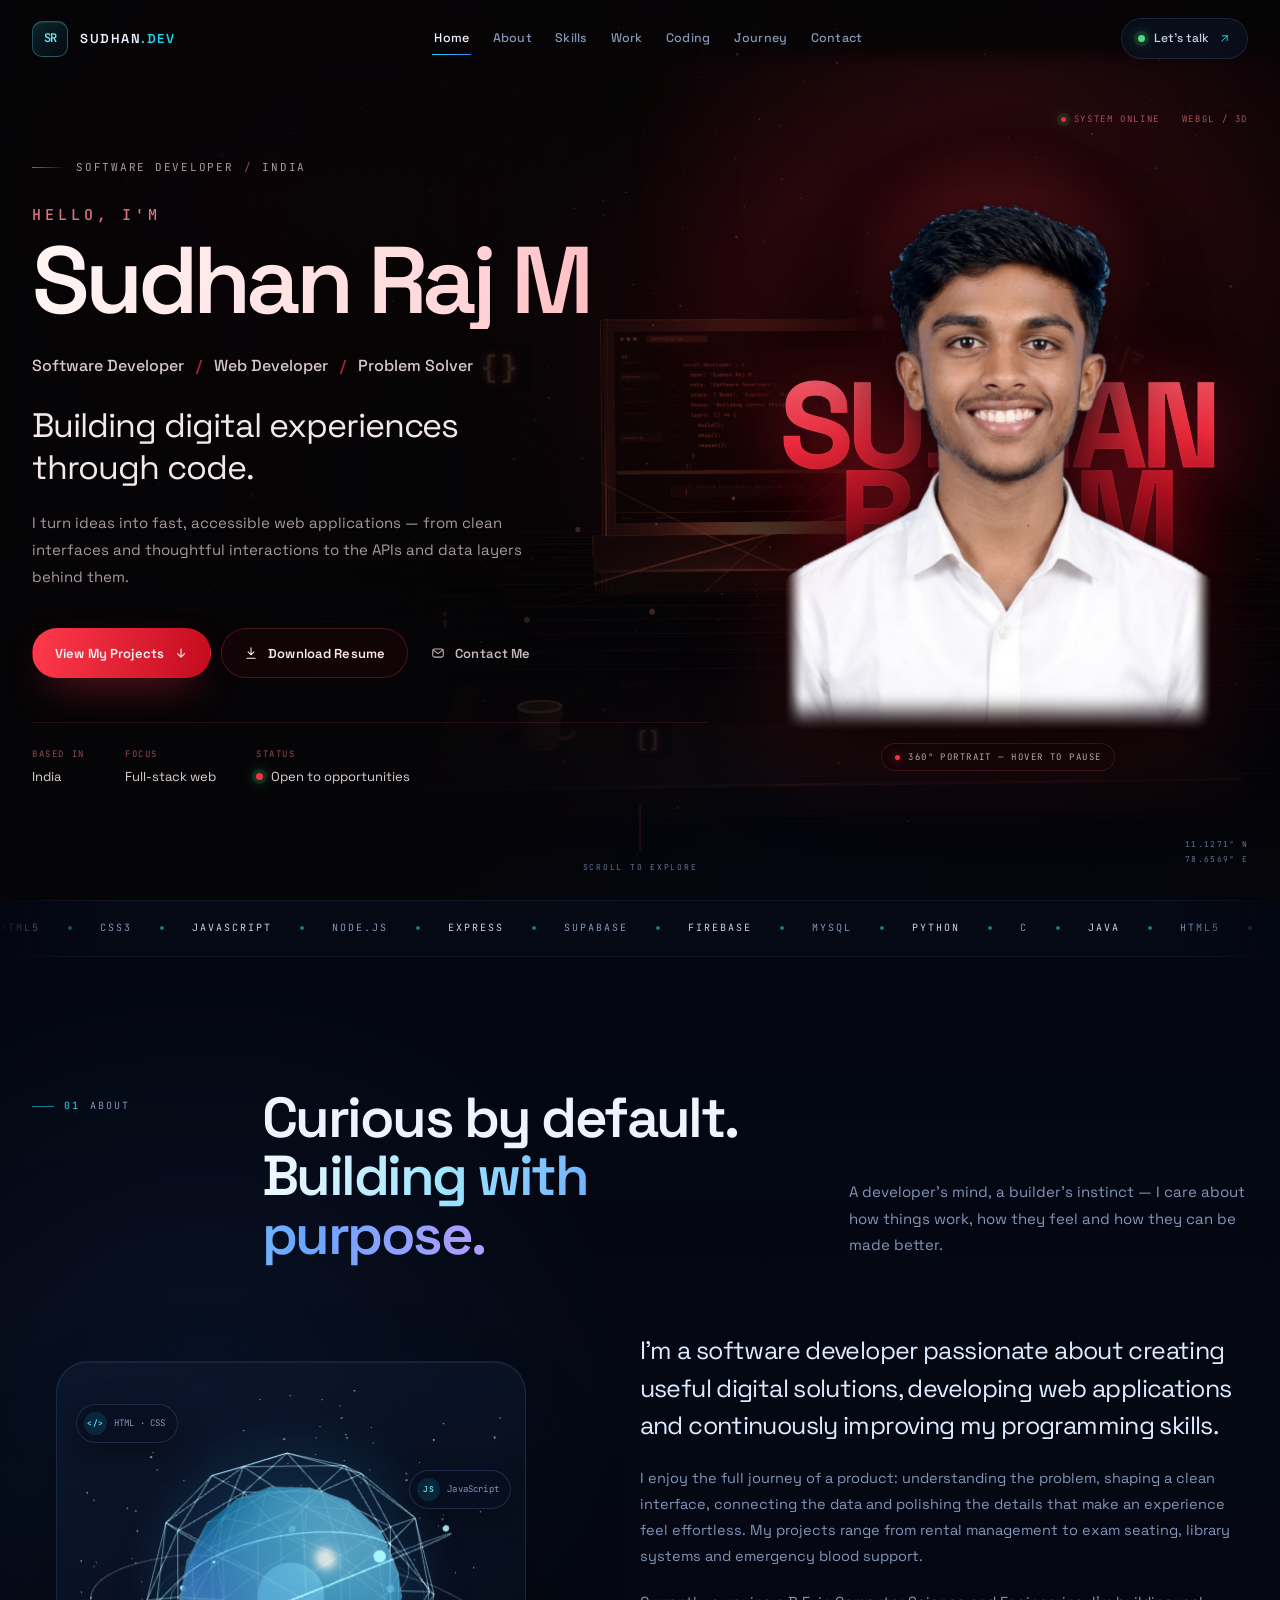
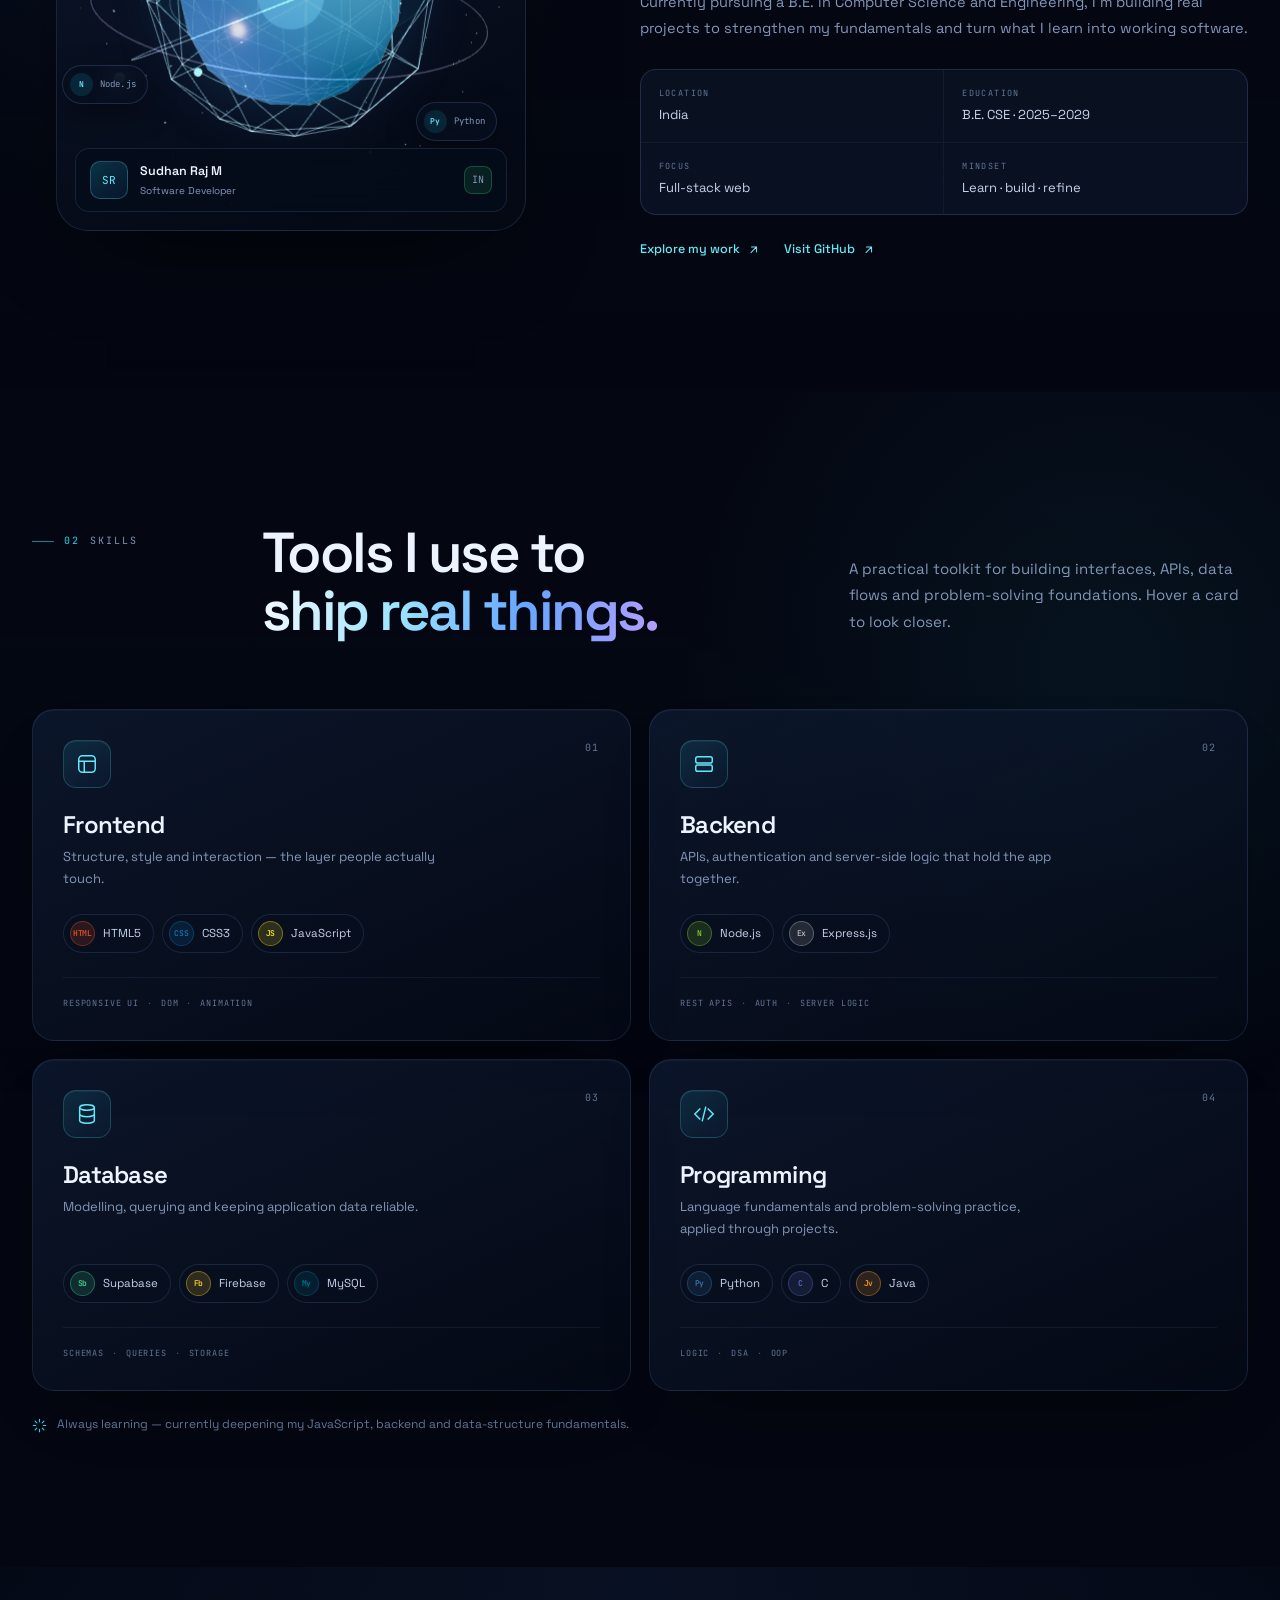
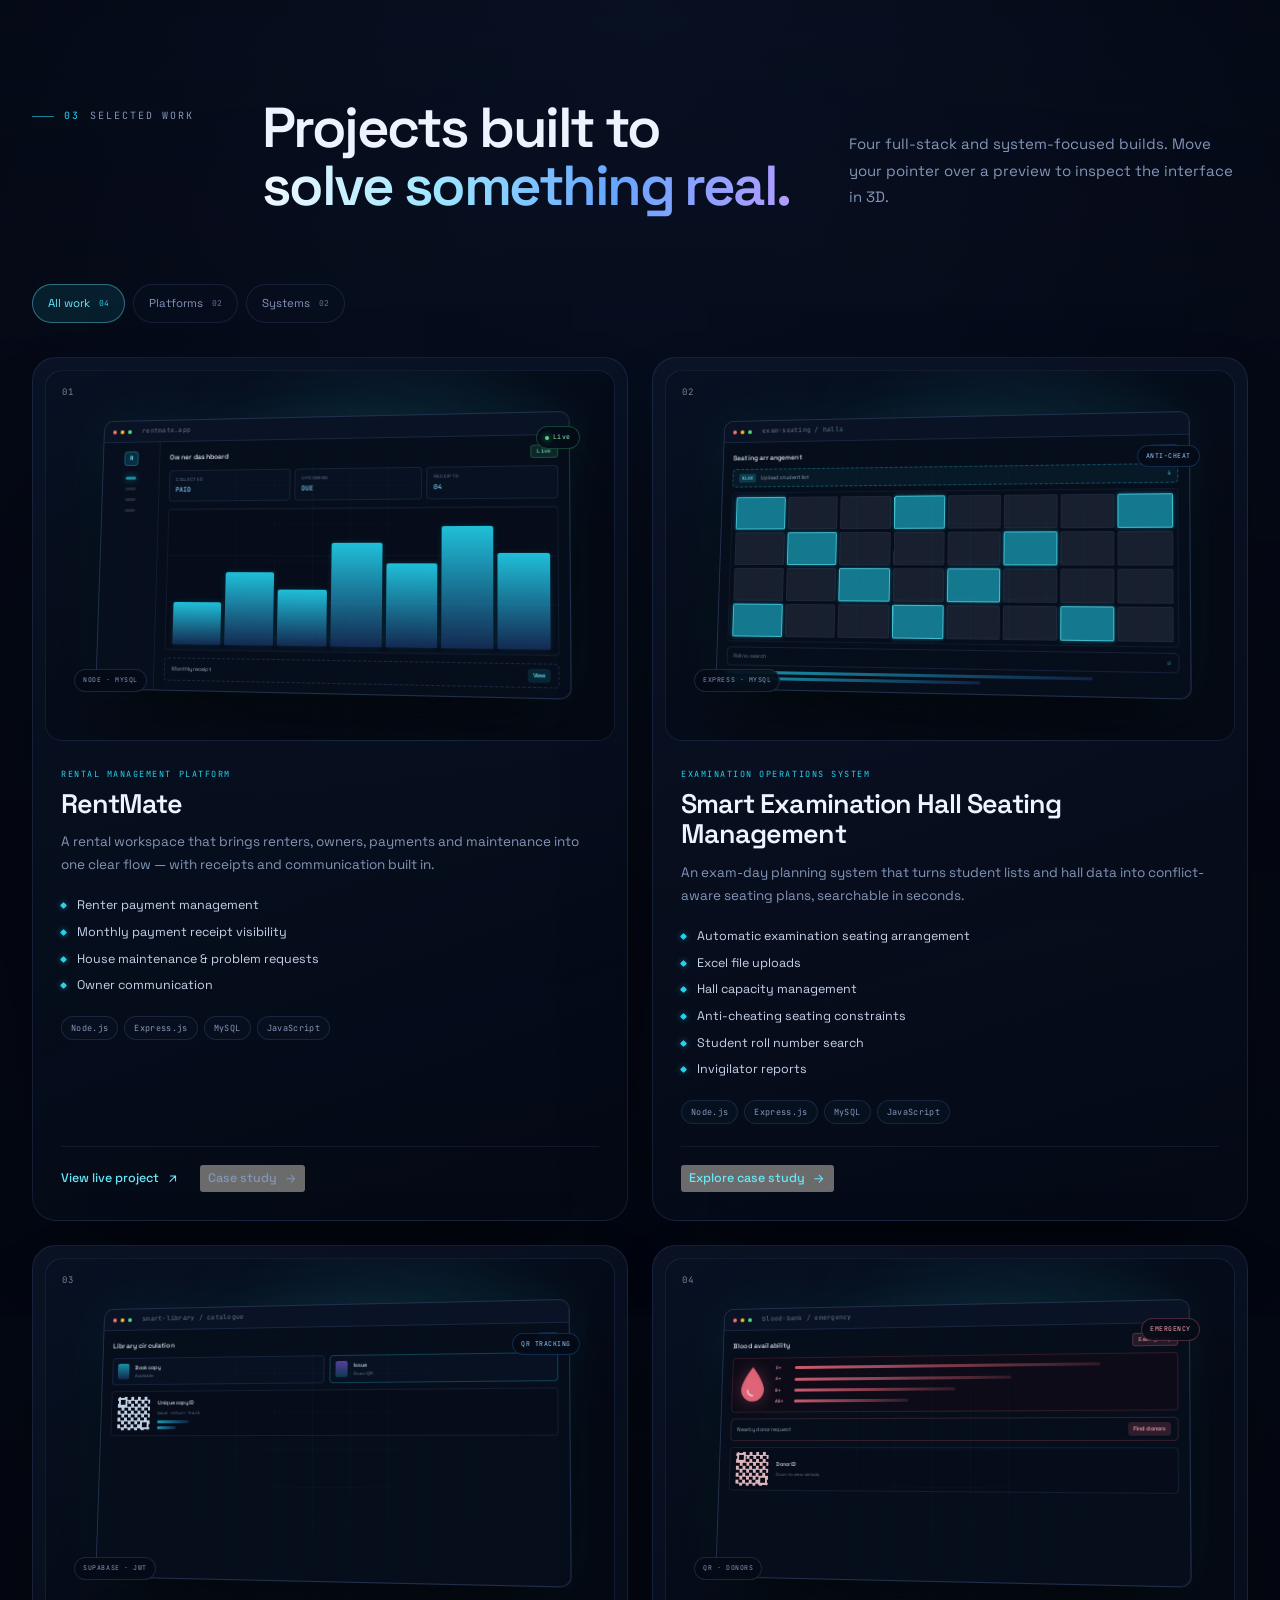
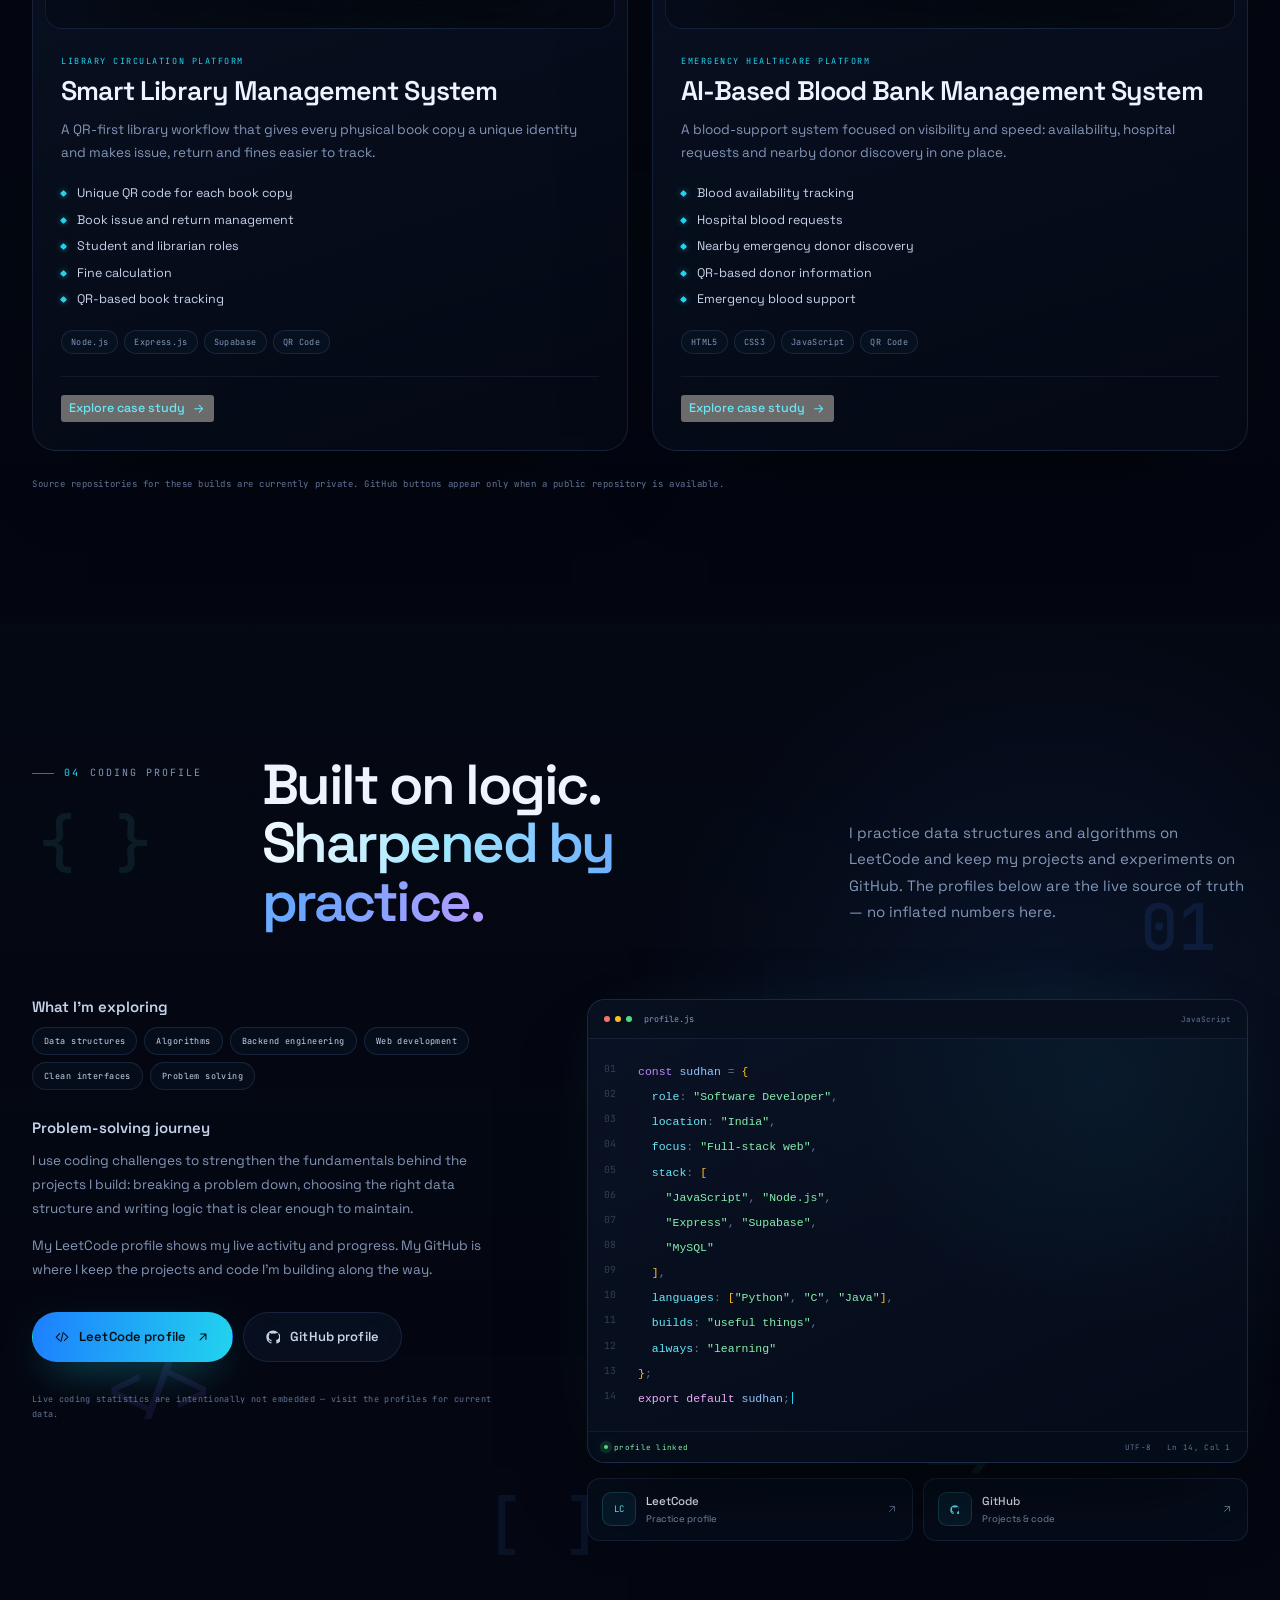
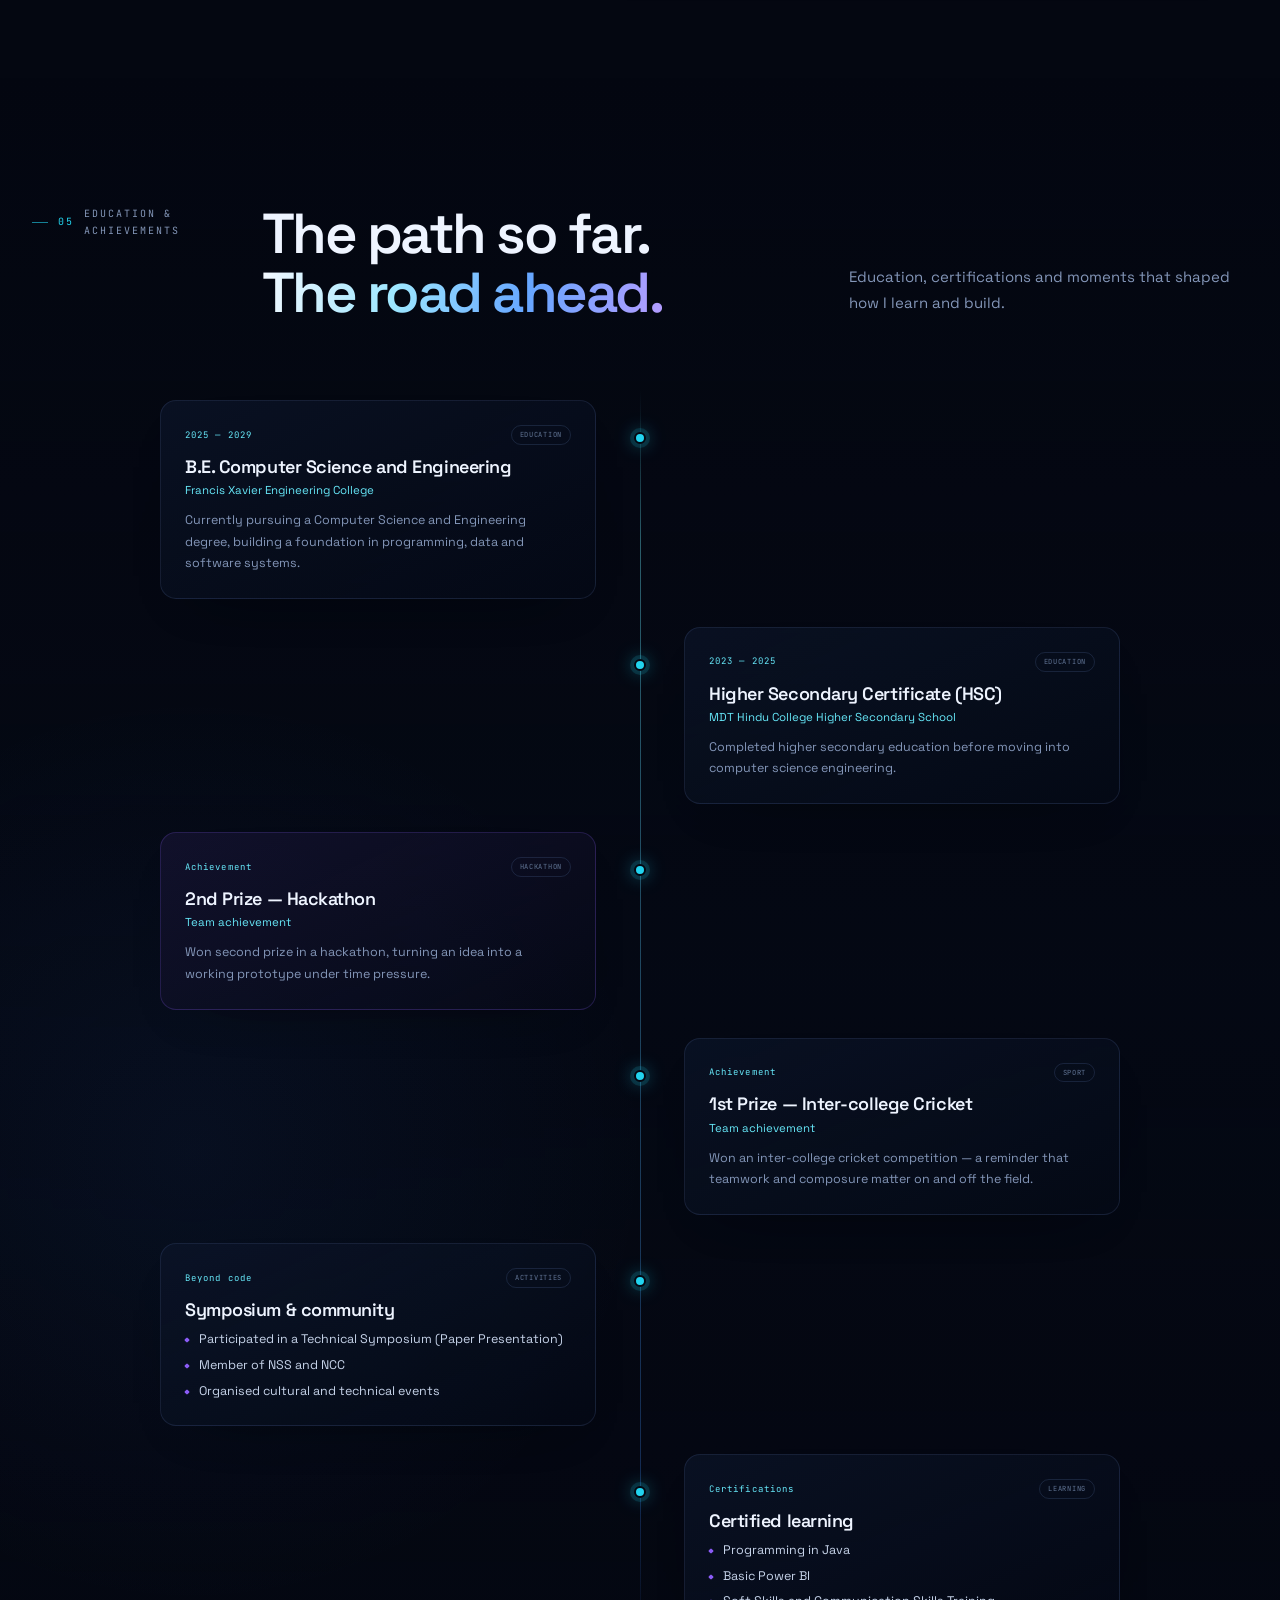
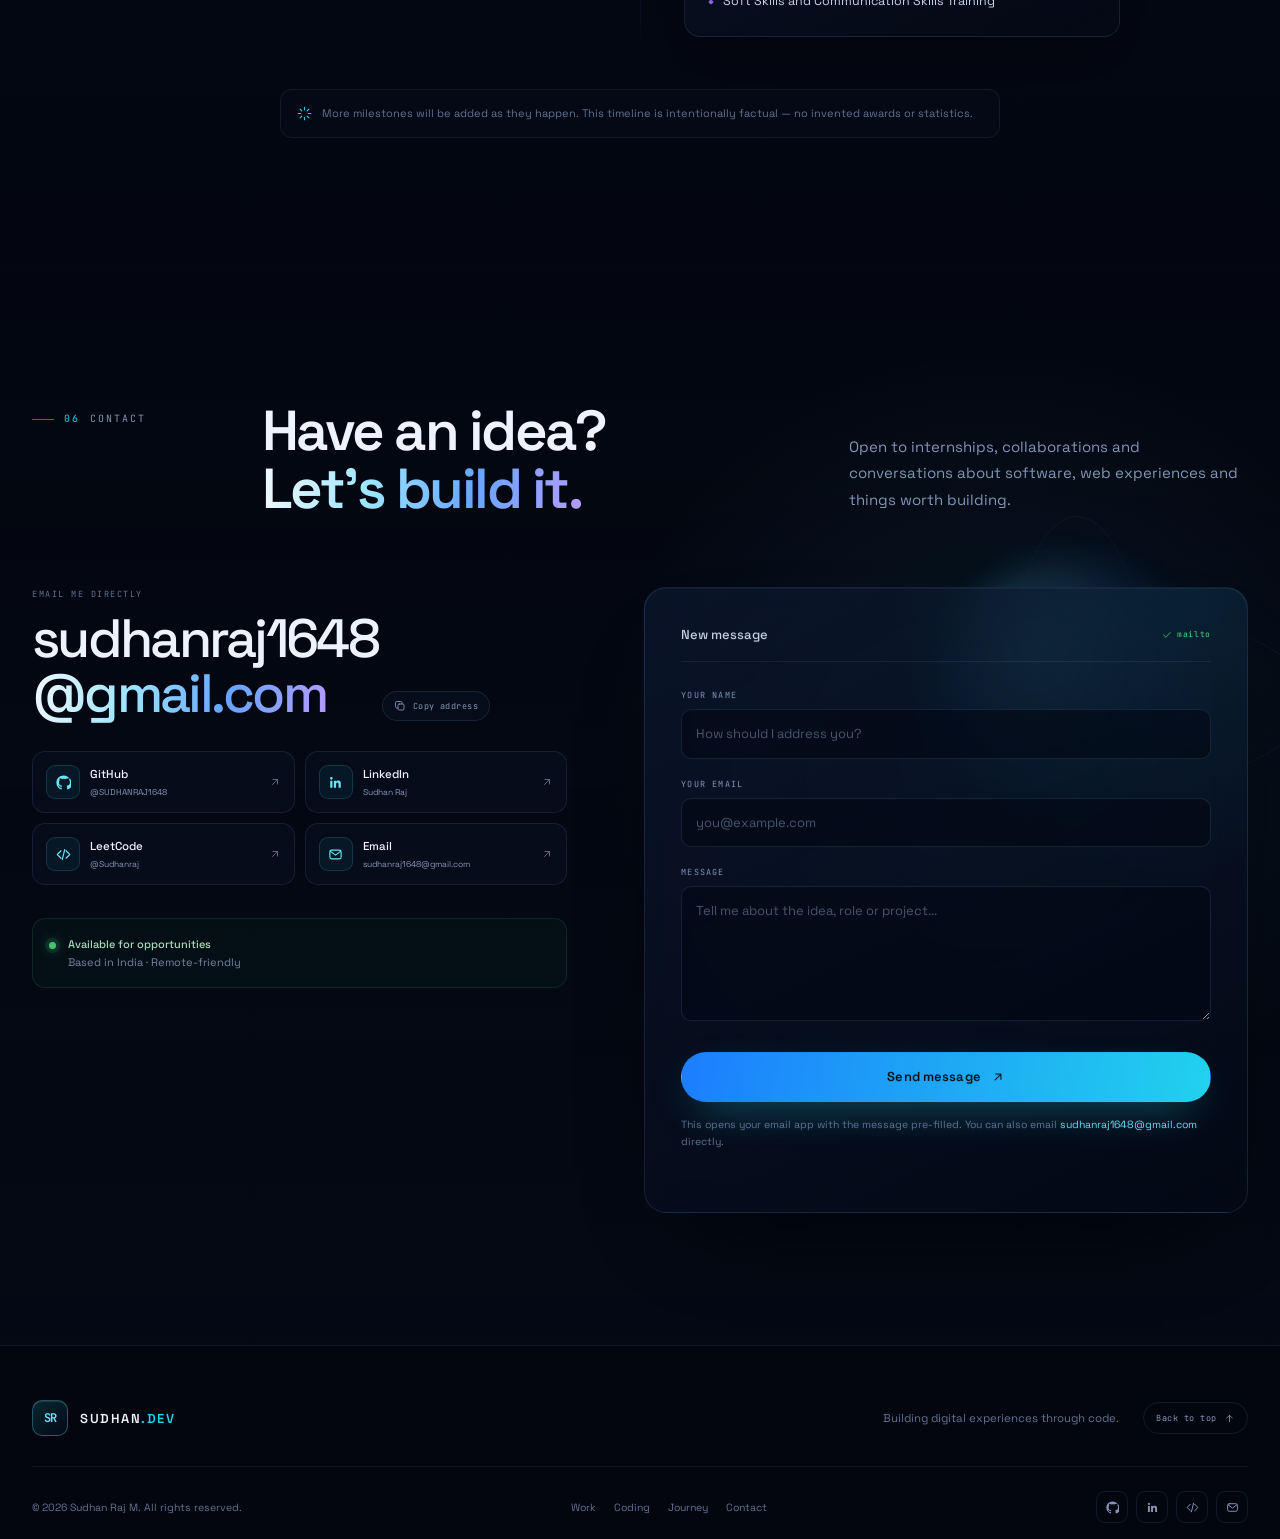
==== index.html @ a08d2ec5 "Restyle the homepage hero in black and red - Oversized red name signature layered behind the portrai" ====
<!DOCTYPE html>
<html lang="en">
<head>
  <meta charset="UTF-8">
  <meta name="viewport" content="width=device-width, initial-scale=1.0, viewport-fit=cover">
  <meta name="theme-color" content="#040711">
  <meta name="color-scheme" content="dark">

  <title>Sudhan Raj M — Software Developer &amp; Web Developer</title>
  <meta name="description" content="Portfolio of Sudhan Raj M — software developer and web developer from India. Explore full-stack projects including RentMate, Smart Exam Seating, Smart Library and AI-Based Blood Bank.">
  <meta name="keywords" content="Sudhan Raj M, software developer, web developer, full stack developer, portfolio, JavaScript, Node.js, Express, Supabase, MySQL, Three.js">
  <meta name="author" content="Sudhan Raj M">
  <meta name="robots" content="index, follow">

  <meta property="og:type" content="website">
  <meta property="og:title" content="Sudhan Raj M — Software Developer &amp; Web Developer">
  <meta property="og:description" content="Building digital experiences through code. Explore immersive 3D projects, skills and full-stack work by Sudhan Raj M.">
  <meta property="og:site_name" content="Sudhan Raj M Portfolio">
  <meta name="twitter:card" content="summary_large_image">
  <meta name="twitter:title" content="Sudhan Raj M — Software Developer">
  <meta name="twitter:description" content="Building digital experiences through code.">

  <link rel="icon" type="image/svg+xml" href="assets/favicon.svg">
  <link rel="preload" as="image" href="assets/my-photo.png" fetchpriority="high">
  <link rel="preconnect" href="https://fonts.googleapis.com">
  <link rel="preconnect" href="https://fonts.gstatic.com" crossorigin>
  <link href="https://fonts.googleapis.com/css2?family=JetBrains+Mono:wght@400;500;600&family=Space+Grotesk:wght@300;400;500;600;700&display=swap" rel="stylesheet">

  <link rel="stylesheet" href="style.css">
  <script>document.documentElement.classList.add('js');</script>

  <script type="application/ld+json">
  {
    "@context": "https://schema.org",
    "@type": "Person",
    "name": "Sudhan Raj M",
    "jobTitle": "Software Developer",
    "description": "Software developer and web developer building useful digital experiences.",
    "email": "mailto:sudhanraj1648@gmail.com",
    "url": "https://github.com/SUDHANRAJ1648",
    "address": { "@type": "PostalAddress", "addressCountry": "IN" },
    "sameAs": [
      "https://github.com/SUDHANRAJ1648",
      "https://www.linkedin.com/in/sudhan-raj-7514b4381/",
      "https://leetcode.com/u/Sudhanraj/"
    ],
    "knowsAbout": ["Web Development", "JavaScript", "Node.js", "Express.js", "Supabase", "Firebase", "MySQL", "Python", "C", "Java"]
  }
  </script>
</head>
<body class="is-loading">

  <a class="skip-link" href="#main">Skip to main content</a>

  <!-- Loading experience -->
  <div class="loader" id="loader" aria-hidden="true">
    <div class="loader__inner">
      <div class="loader__mark" aria-hidden="true">
        <span>S</span><span>R</span>
        <i class="loader__ring"></i>
      </div>
      <div class="loader__meta">
        <span class="loader__label">SUDHAN.DEV</span>
        <span class="loader__percent" id="loaderPercent">00</span>
      </div>
      <div class="loader__track"><span class="loader__bar" id="loaderBar"></span></div>
      <p class="loader__note">Initialising experience<span class="loader__dots">...</span></p>
    </div>
  </div>

  <div class="scroll-progress" aria-hidden="true"><span id="scrollProgress"></span></div>

  <!-- Custom cursor (desktop, fine pointer only) -->
  <div class="cursor" id="cursor" aria-hidden="true">
    <span class="cursor__dot"></span>
    <span class="cursor__ring"><span class="cursor__text"></span></span>
  </div>

  <div class="ambient" aria-hidden="true">
    <span class="ambient__orb ambient__orb--one"></span>
    <span class="ambient__orb ambient__orb--two"></span>
    <span class="ambient__grid"></span>
    <span class="ambient__noise"></span>
  </div>

  <!-- Header -->
  <header class="site-header" id="siteHeader">
    <div class="site-header__inner">
      <a class="brand" href="#home" aria-label="Sudhan Raj M — home">
        <span class="brand__mark">SR</span>
        <span class="brand__text">SUDHAN<span>.DEV</span></span>
      </a>

      <nav class="desktop-nav" aria-label="Primary navigation">
        <a class="nav-link is-active" href="#home">Home</a>
        <a class="nav-link" href="#about">About</a>
        <a class="nav-link" href="#skills">Skills</a>
        <a class="nav-link" href="#work">Work</a>
        <a class="nav-link" href="#coding">Coding</a>
        <a class="nav-link" href="#journey">Journey</a>
        <a class="nav-link" href="#contact">Contact</a>
      </nav>

      <div class="site-header__actions">
        <a class="header-cta" href="#contact">
          <span class="status-dot" aria-hidden="true"></span>
          Let's talk
          <svg class="icon" aria-hidden="true"><use href="#icon-arrow-up-right"></use></svg>
        </a>
        <button class="menu-toggle" id="menuToggle" type="button" aria-label="Open menu" aria-expanded="false" aria-controls="mobileMenu">
          <span></span><span></span>
        </button>
      </div>
    </div>
  </header>

  <!-- Mobile navigation -->
  <div class="mobile-menu" id="mobileMenu" aria-hidden="true">
    <div class="mobile-menu__inner">
      <p class="mobile-menu__label">Navigation</p>
      <nav aria-label="Mobile navigation">
        <a href="#home"><span>01</span>Home</a>
        <a href="#about"><span>02</span>About</a>
        <a href="#skills"><span>03</span>Skills</a>
        <a href="#work"><span>04</span>Work</a>
        <a href="#coding"><span>05</span>Coding</a>
        <a href="#journey"><span>06</span>Journey</a>
        <a href="#contact"><span>07</span>Contact</a>
      </nav>
      <div class="mobile-menu__footer">
        <a href="mailto:sudhanraj1648@gmail.com">sudhanraj1648@gmail.com</a>
        <div class="mobile-menu__socials">
          <a href="https://github.com/SUDHANRAJ1648" target="_blank" rel="noopener noreferrer" aria-label="GitHub">GitHub</a>
          <a href="https://www.linkedin.com/in/sudhan-raj-7514b4381/" target="_blank" rel="noopener noreferrer" aria-label="LinkedIn">LinkedIn</a>
          <a href="https://leetcode.com/u/Sudhanraj/" target="_blank" rel="noopener noreferrer" aria-label="LeetCode">LeetCode</a>
        </div>
      </div>
    </div>
  </div>

  <main id="main">

    <!-- ============================= HERO ============================= -->
    <section class="hero" id="home" aria-labelledby="heroTitle">
      <div class="hero__stage" aria-hidden="true">
        <canvas id="heroCanvas" class="hero__canvas"></canvas>
        <div class="hero__fallback" id="heroFallback">
          <div class="fallback-desk">
            <div class="fallback-screen">
              <span class="fallback-code">&lt;div class="future"&gt;</span>
              <span class="fallback-code">const build = () =&gt; magic;</span>
              <span class="fallback-code">// keep shipping</span>
            </div>
            <div class="fallback-base"></div>
          </div>
        </div>
        <div class="hero__vignette"></div>
        <div class="hero__scanlines"></div>
      </div>

      <div class="hero__hud" aria-hidden="true">
        <span class="hero__hud-item"><i class="status-dot"></i> SYSTEM ONLINE</span>
        <span class="hero__hud-item">WEBGL / 3D</span>
      </div>

      <div class="container hero__layout">
        <div class="hero__content">
          <p class="eyebrow hero__eyebrow">
            <span class="eyebrow__line" aria-hidden="true"></span>
            Software Developer <span class="eyebrow__sep">/</span> India
          </p>

          <h1 class="hero__title" id="heroTitle">
            <span class="hero__hello">Hello, I'm</span>
            <span class="hero__name">Sudhan Raj M</span>
          </h1>

          <p class="hero__roles" aria-label="Software Developer, Web Developer, Problem Solver">
            <span>Software Developer</span><i>/</i>
            <span>Web Developer</span><i>/</i>
            <span>Problem Solver</span>
          </p>

          <p class="hero__tagline">Building digital experiences<br class="hero__br"> through code.</p>

          <p class="hero__desc">
            I turn ideas into fast, accessible web applications — from clean interfaces
            and thoughtful interactions to the APIs and data layers behind them.
          </p>

          <div class="hero__actions">
            <a class="btn btn--primary" href="#work">
              <span>View My Projects</span>
              <svg class="icon" aria-hidden="true"><use href="#icon-arrow-down"></use></svg>
            </a>
            <a class="btn btn--glass" href="assets/resume/Sudhan_Raj_M_Resume.pdf" download>
              <svg class="icon" aria-hidden="true"><use href="#icon-download"></use></svg>
              <span>Download Resume</span>
            </a>
            <a class="btn btn--quiet" href="#contact">
              <svg class="icon" aria-hidden="true"><use href="#icon-mail"></use></svg>
              <span>Contact Me</span>
            </a>
          </div>

          <div class="hero__meta">
            <div class="hero__meta-item">
              <span class="hero__meta-key">Based in</span>
              <span class="hero__meta-value">India</span>
            </div>
            <div class="hero__meta-item">
              <span class="hero__meta-key">Focus</span>
              <span class="hero__meta-value">Full-stack web</span>
            </div>
            <div class="hero__meta-item">
              <span class="hero__meta-key">Status</span>
              <span class="hero__meta-value"><i class="status-dot"></i> Open to opportunities</span>
            </div>
          </div>
        </div>

        <!-- 360° portrait -->
        <div class="hero__portrait portrait" id="portrait">
          <span class="hero__nameplate" aria-hidden="true">
            <span class="hero__nameplate-line">Sudhan</span>
            <span class="hero__nameplate-line">Raj M</span>
          </span>
          <div class="portrait__aura" aria-hidden="true"></div>
          <div class="portrait__halo" aria-hidden="true"></div>

          <div class="portrait__stage">
            <div class="portrait__shadow" aria-hidden="true"></div>
            <span class="portrait__edge" aria-hidden="true"></span>
            <div class="portrait__tilt" id="portraitTilt">
              <div class="portrait__spin" id="portraitSpin">
                <div class="portrait__face portrait__face--front">
                  <img
                    class="portrait__img"
                    src="assets/my-photo.png"
                    alt="Portrait of Sudhan Raj M"
                    width="860"
                    height="1116"
                    fetchpriority="high"
                    decoding="async">
                  <span class="portrait__light" aria-hidden="true"></span>
                  <span class="portrait__scan" aria-hidden="true"></span>
                </div>
                <div class="portrait__face portrait__face--back" aria-hidden="true">
                  <img src="assets/my-photo.png" alt="" width="860" height="1116" decoding="async">
                  <span class="portrait__light portrait__light--soft"></span>
                </div>
              </div>
            </div>
          </div>

          <p class="portrait__tag" aria-hidden="true">
            <i class="portrait__tag-dot"></i>
            <span class="portrait__tag-hover">360° portrait — hover to pause</span>
            <span class="portrait__tag-touch">360° portrait — live</span>
          </p>
        </div>
      </div>

      <a class="hero__scroll" href="#about" aria-label="Scroll to about section">
        <span class="hero__scroll-line" aria-hidden="true"></span>
        <span>Scroll to explore</span>
      </a>

      <div class="hero__coordinates" aria-hidden="true">
        <span>11.1271° N</span>
        <span>78.6569° E</span>
      </div>
    </section>

    <!-- Tech marquee -->
    <div class="marquee" aria-hidden="true">
      <div class="marquee__track">
        <span>HTML5</span><i></i><span>CSS3</span><i></i><span>JAVASCRIPT</span><i></i><span>NODE.JS</span><i></i><span>EXPRESS</span><i></i><span>SUPABASE</span><i></i><span>FIREBASE</span><i></i><span>MYSQL</span><i></i><span>PYTHON</span><i></i><span>C</span><i></i><span>JAVA</span><i></i>
        <span>HTML5</span><i></i><span>CSS3</span><i></i><span>JAVASCRIPT</span><i></i><span>NODE.JS</span><i></i><span>EXPRESS</span><i></i><span>SUPABASE</span><i></i><span>FIREBASE</span><i></i><span>MYSQL</span><i></i><span>PYTHON</span><i></i><span>C</span><i></i><span>JAVA</span><i></i>
      </div>
    </div>

    <!-- ============================= ABOUT ============================= -->
    <section class="section about" id="about" aria-labelledby="aboutTitle">
      <div class="container">
        <div class="section-head">
          <div class="section-head__aside reveal">
            <p class="section-label"><span>01</span> About</p>
          </div>
          <div class="section-head__main">
            <h2 class="section-title reveal" id="aboutTitle">Curious by default.<br><em>Building with purpose.</em></h2>
            <p class="section-desc reveal">
              A developer's mind, a builder's instinct — I care about how things work,
              how they feel and how they can be made better.
            </p>
          </div>
        </div>

        <div class="about__grid">
          <div class="about__visual reveal">
            <div class="profile-stage" data-tilt>
              <div class="profile-stage__glow" aria-hidden="true"></div>
              <canvas id="aboutCanvas" class="profile-stage__canvas" aria-hidden="true"></canvas>
              <div class="profile-stage__ring" aria-hidden="true"></div>

              <span class="tech-float tech-float--one" aria-hidden="true"><b>&lt;/&gt;</b> HTML · CSS</span>
              <span class="tech-float tech-float--two" aria-hidden="true"><b>JS</b> JavaScript</span>
              <span class="tech-float tech-float--three" aria-hidden="true"><b>N</b> Node.js</span>
              <span class="tech-float tech-float--four" aria-hidden="true"><b>Py</b> Python</span>

              <div class="profile-stage__id">
                <div class="profile-stage__avatar" aria-hidden="true">SR</div>
                <div>
                  <strong>Sudhan Raj M</strong>
                  <span>Software Developer</span>
                </div>
                <span class="profile-stage__badge">IN</span>
              </div>
            </div>
          </div>

          <div class="about__copy">
            <p class="about__lead reveal">
              I'm a software developer passionate about creating useful digital solutions,
              developing web applications and continuously improving my programming skills.
            </p>

            <p class="reveal">
              I enjoy the full journey of a product: understanding the problem, shaping a clean
              interface, connecting the data and polishing the details that make an experience
              feel effortless. My projects range from rental management to exam seating,
              library systems and emergency blood support.
            </p>

            <p class="reveal">
              Currently pursuing a B.E. in Computer Science and Engineering, I'm building
              real projects to strengthen my fundamentals and turn what I learn into
              working software.
            </p>

            <dl class="about__facts reveal">
              <div>
                <dt>Location</dt>
                <dd>India</dd>
              </div>
              <div>
                <dt>Education</dt>
                <dd>B.E. CSE · 2025–2029</dd>
              </div>
              <div>
                <dt>Focus</dt>
                <dd>Full-stack web</dd>
              </div>
              <div>
                <dt>Mindset</dt>
                <dd>Learn · build · refine</dd>
              </div>
            </dl>

            <div class="about__links reveal">
              <a class="text-link" href="#work">Explore my work <svg class="icon" aria-hidden="true"><use href="#icon-arrow-up-right"></use></svg></a>
              <a class="text-link" href="https://github.com/SUDHANRAJ1648" target="_blank" rel="noopener noreferrer">Visit GitHub <svg class="icon" aria-hidden="true"><use href="#icon-arrow-up-right"></use></svg></a>
            </div>
          </div>
        </div>
      </div>
    </section>

    <!-- ============================= SKILLS ============================= -->
    <section class="section skills" id="skills" aria-labelledby="skillsTitle">
      <div class="container">
        <div class="section-head">
          <div class="section-head__aside reveal">
            <p class="section-label"><span>02</span> Skills</p>
          </div>
          <div class="section-head__main">
            <h2 class="section-title reveal" id="skillsTitle">Tools I use to<br><em>ship real things.</em></h2>
            <p class="section-desc reveal">
              A practical toolkit for building interfaces, APIs, data flows and
              problem-solving foundations. Hover a card to look closer.
            </p>
          </div>
        </div>

        <div class="skills__grid">
          <article class="skill-card reveal" data-tilt>
            <div class="skill-card__head">
              <span class="skill-card__icon" aria-hidden="true">
                <svg viewBox="0 0 24 24" fill="none" stroke="currentColor" stroke-width="1.6"><rect x="3" y="3" width="18" height="18" rx="4"/><path d="M3 9h18M9 21V9"/></svg>
              </span>
              <span class="skill-card__number">01</span>
            </div>
            <h3>Frontend</h3>
            <p>Structure, style and interaction — the layer people actually touch.</p>
            <ul class="skill-list" aria-label="Frontend skills">
              <li class="skill-chip"><span class="skill-mark" style="--brand:#e34f26">HTML</span>HTML5</li>
              <li class="skill-chip"><span class="skill-mark" style="--brand:#1572b6">CSS</span>CSS3</li>
              <li class="skill-chip"><span class="skill-mark" style="--brand:#f7df1e">JS</span>JavaScript</li>
            </ul>
            <div class="skill-card__foot">
              <span>Responsive UI</span><span>DOM</span><span>Animation</span>
            </div>
          </article>

          <article class="skill-card reveal" data-tilt>
            <div class="skill-card__head">
              <span class="skill-card__icon" aria-hidden="true">
                <svg viewBox="0 0 24 24" fill="none" stroke="currentColor" stroke-width="1.6"><rect x="3" y="4" width="18" height="7" rx="2"/><rect x="3" y="13" width="18" height="7" rx="2"/><path d="M7 7.5h.01M7 16.5h.01M17 7.5h.01M17 16.5h.01"/></svg>
              </span>
              <span class="skill-card__number">02</span>
            </div>
            <h3>Backend</h3>
            <p>APIs, authentication and server-side logic that hold the app together.</p>
            <ul class="skill-list" aria-label="Backend skills">
              <li class="skill-chip"><span class="skill-mark" style="--brand:#83cd29">N</span>Node.js</li>
              <li class="skill-chip"><span class="skill-mark" style="--brand:#b8b8b8">Ex</span>Express.js</li>
            </ul>
            <div class="skill-card__foot">
              <span>REST APIs</span><span>Auth</span><span>Server logic</span>
            </div>
          </article>

          <article class="skill-card reveal" data-tilt>
            <div class="skill-card__head">
              <span class="skill-card__icon" aria-hidden="true">
                <svg viewBox="0 0 24 24" fill="none" stroke="currentColor" stroke-width="1.6"><ellipse cx="12" cy="5" rx="8" ry="3"/><path d="M4 5v7c0 1.66 3.58 3 8 3s8-1.34 8-3V5"/><path d="M4 12v7c0 1.66 3.58 3 8 3s8-1.34 8-3v-7"/></svg>
              </span>
              <span class="skill-card__number">03</span>
            </div>
            <h3>Database</h3>
            <p>Modelling, querying and keeping application data reliable.</p>
            <ul class="skill-list" aria-label="Database skills">
              <li class="skill-chip"><span class="skill-mark" style="--brand:#3ecf8e">Sb</span>Supabase</li>
              <li class="skill-chip"><span class="skill-mark" style="--brand:#ffca28">Fb</span>Firebase</li>
              <li class="skill-chip"><span class="skill-mark" style="--brand:#00758f">My</span>MySQL</li>
            </ul>
            <div class="skill-card__foot">
              <span>Schemas</span><span>Queries</span><span>Storage</span>
            </div>
          </article>

          <article class="skill-card reveal" data-tilt>
            <div class="skill-card__head">
              <span class="skill-card__icon" aria-hidden="true">
                <svg viewBox="0 0 24 24" fill="none" stroke="currentColor" stroke-width="1.6"><path d="m8 6-6 6 6 6M16 6l6 6-6 6M14 4l-4 16"/></svg>
              </span>
              <span class="skill-card__number">04</span>
            </div>
            <h3>Programming</h3>
            <p>Language fundamentals and problem-solving practice, applied through projects.</p>
            <ul class="skill-list" aria-label="Programming languages">
              <li class="skill-chip"><span class="skill-mark" style="--brand:#3776ab">Py</span>Python</li>
              <li class="skill-chip"><span class="skill-mark" style="--brand:#5c6bc0">C</span>C</li>
              <li class="skill-chip"><span class="skill-mark" style="--brand:#f89820">Jv</span>Java</li>
            </ul>
            <div class="skill-card__foot">
              <span>Logic</span><span>DSA</span><span>OOP</span>
            </div>
          </article>
        </div>

        <p class="skills__note reveal">
          <svg class="icon" aria-hidden="true"><use href="#icon-spark"></use></svg>
          Always learning — currently deepening my JavaScript, backend and data-structure fundamentals.
        </p>
      </div>
    </section>

    <!-- ============================= WORK ============================= -->
    <section class="section work" id="work" aria-labelledby="workTitle">
      <div class="container">
        <div class="section-head">
          <div class="section-head__aside reveal">
            <p class="section-label"><span>03</span> Selected work</p>
          </div>
          <div class="section-head__main">
            <h2 class="section-title reveal" id="workTitle">Projects built to<br><em>solve something real.</em></h2>
            <p class="section-desc reveal">
              Four full-stack and system-focused builds. Move your pointer over a
              preview to inspect the interface in 3D.
            </p>
          </div>
        </div>

        <div class="project-filters reveal" role="group" aria-label="Filter projects">
          <button class="filter-btn is-active" type="button" data-filter="all" aria-pressed="true">All work <span>04</span></button>
          <button class="filter-btn" type="button" data-filter="platform" aria-pressed="false">Platforms <span>02</span></button>
          <button class="filter-btn" type="button" data-filter="system" aria-pressed="false">Systems <span>02</span></button>
        </div>

        <div class="projects__grid" id="projectsGrid">

          <!-- Project 01 : RentMate -->
          <article class="project-card reveal" data-category="platform" data-project="rentmate">
            <div class="project-frame" data-tilt>
              <div class="project-frame__glow" aria-hidden="true"></div>
              <div class="project-visual visual-rentmate" aria-hidden="true">
                <div class="mock-window">
                  <div class="mock-bar"><i></i><i></i><i></i><span>rentmate.app</span></div>
                  <div class="mock-body">
                    <aside class="mock-side">
                      <b>R</b>
                      <i class="is-active"></i><i></i><i></i><i></i>
                    </aside>
                    <div class="mock-main">
                      <div class="mock-topline"><span>Owner dashboard</span><em>Live</em></div>
                      <div class="mock-metrics">
                        <div><small>Collected</small><strong>PAID</strong></div>
                        <div><small>Upcoming</small><strong>DUE</strong></div>
                        <div><small>Receipts</small><strong>04</strong></div>
                      </div>
                      <div class="mock-chart">
                        <span style="--h:32%"></span><span style="--h:55%"></span><span style="--h:42%"></span><span style="--h:78%"></span><span style="--h:62%"></span><span style="--h:90%"></span><span style="--h:70%"></span>
                      </div>
                      <div class="mock-receipt"><span>Monthly receipt</span><b>View</b></div>
                    </div>
                  </div>
                </div>
                <span class="mock-tag mock-tag--live"><i></i> Live</span>
                <span class="mock-tag mock-tag--stack">NODE · MYSQL</span>
              </div>
              <span class="project-frame__index">01</span>
              <span class="project-frame__hint">Hover to inspect <svg class="icon" aria-hidden="true"><use href="#icon-arrow-up-right"></use></svg></span>
            </div>

            <div class="project-body">
              <p class="project-kicker">Rental management platform</p>
              <h3>RentMate</h3>
              <p class="project-desc">
                A rental workspace that brings renters, owners, payments and maintenance
                into one clear flow — with receipts and communication built in.
              </p>
              <ul class="project-features">
                <li>Renter payment management</li>
                <li>Monthly payment receipt visibility</li>
                <li>House maintenance &amp; problem requests</li>
                <li>Owner communication</li>
              </ul>
              <div class="project-stack" aria-label="Technology stack">
                <span>Node.js</span><span>Express.js</span><span>MySQL</span><span>JavaScript</span>
              </div>
              <div class="project-actions">
                <a class="text-link" href="https://rentmate-pee5.onrender.com" target="_blank" rel="noopener noreferrer">
                  View live project <svg class="icon" aria-hidden="true"><use href="#icon-arrow-up-right"></use></svg>
                </a>
                <button class="text-link text-link--muted" type="button" data-open-project="rentmate">
                  Case study <svg class="icon" aria-hidden="true"><use href="#icon-arrow-right"></use></svg>
                </button>
              </div>
            </div>
          </article>

          <!-- Project 02 : Exam Seating -->
          <article class="project-card reveal" data-category="system" data-project="exam">
            <div class="project-frame" data-tilt>
              <div class="project-frame__glow" aria-hidden="true"></div>
              <div class="project-visual visual-exam" aria-hidden="true">
                <div class="mock-window">
                  <div class="mock-bar"><i></i><i></i><i></i><span>exam-seating / halls</span></div>
                  <div class="mock-main mock-main--exam">
                    <div class="mock-topline"><span>Seating arrangement</span><em class="is-soft">Auto</em></div>
                    <div class="mock-upload"><b>XLSX</b><span>Upload student list</span><i>↓</i></div>
                    <div class="mock-seats">
                      <span class="is-hot"></span><span></span><span></span><span class="is-hot"></span><span></span><span></span><span></span><span class="is-hot"></span>
                      <span></span><span class="is-hot"></span><span></span><span></span><span></span><span class="is-hot"></span><span></span><span></span>
                      <span></span><span></span><span class="is-hot"></span><span></span><span class="is-hot"></span><span></span><span></span><span></span>
                      <span class="is-hot"></span><span></span><span></span><span class="is-hot"></span><span></span><span></span><span class="is-hot"></span><span></span>
                    </div>
                    <div class="mock-search"><span>Roll no. search</span><i>⌕</i></div>
                    <div class="mock-bars"><span style="--w:82%"></span><span style="--w:58%"></span></div>
                  </div>
                </div>
                <span class="mock-tag mock-tag--stack">EXPRESS · MYSQL</span>
                <span class="mock-tag mock-tag--system">ANTI-CHEAT</span>
              </div>
              <span class="project-frame__index">02</span>
              <span class="project-frame__hint">Hover to inspect <svg class="icon" aria-hidden="true"><use href="#icon-arrow-up-right"></use></svg></span>
            </div>

            <div class="project-body">
              <p class="project-kicker">Examination operations system</p>
              <h3>Smart Examination Hall Seating Management</h3>
              <p class="project-desc">
                An exam-day planning system that turns student lists and hall data into
                conflict-aware seating plans, searchable in seconds.
              </p>
              <ul class="project-features">
                <li>Automatic examination seating arrangement</li>
                <li>Excel file uploads</li>
                <li>Hall capacity management</li>
                <li>Anti-cheating seating constraints</li>
                <li>Student roll number search</li>
                <li>Invigilator reports</li>
              </ul>
              <div class="project-stack" aria-label="Technology stack">
                <span>Node.js</span><span>Express.js</span><span>MySQL</span><span>JavaScript</span>
              </div>
              <div class="project-actions">
                <button class="text-link" type="button" data-open-project="exam">
                  Explore case study <svg class="icon" aria-hidden="true"><use href="#icon-arrow-right"></use></svg>
                </button>
              </div>
            </div>
          </article>

          <!-- Project 03 : Smart Library -->
          <article class="project-card reveal" data-category="system" data-project="library">
            <div class="project-frame" data-tilt>
              <div class="project-frame__glow" aria-hidden="true"></div>
              <div class="project-visual visual-library" aria-hidden="true">
                <div class="mock-window">
                  <div class="mock-bar"><i></i><i></i><i></i><span>smart-library / catalogue</span></div>
                  <div class="mock-main mock-main--library">
                    <div class="mock-topline"><span>Library circulation</span><em class="is-soft">QR</em></div>
                    <div class="mock-library-grid">
                      <div class="mock-book"><i></i><b>Book copy</b><span>Available</span></div>
                      <div class="mock-book is-accent"><i></i><b>Issue</b><span>Scan QR</span></div>
                    </div>
                    <div class="mock-qr-row">
                      <div class="mock-qr"></div>
                      <div class="mock-qr-copy">
                        <b>Unique copy ID</b>
                        <span>Issue · return · track</span>
                        <div class="mock-bars"><span style="--w:74%"></span><span style="--w:46%"></span></div>
                      </div>
                    </div>
                  </div>
                </div>
                <span class="mock-tag mock-tag--stack">SUPABASE · JWT</span>
                <span class="mock-tag mock-tag--system">QR TRACKING</span>
              </div>
              <span class="project-frame__index">03</span>
              <span class="project-frame__hint">Hover to inspect <svg class="icon" aria-hidden="true"><use href="#icon-arrow-up-right"></use></svg></span>
            </div>

            <div class="project-body">
              <p class="project-kicker">Library circulation platform</p>
              <h3>Smart Library Management System</h3>
              <p class="project-desc">
                A QR-first library workflow that gives every physical book copy a unique
                identity and makes issue, return and fines easier to track.
              </p>
              <ul class="project-features">
                <li>Unique QR code for each book copy</li>
                <li>Book issue and return management</li>
                <li>Student and librarian roles</li>
                <li>Fine calculation</li>
                <li>QR-based book tracking</li>
              </ul>
              <div class="project-stack" aria-label="Technology stack">
                <span>Node.js</span><span>Express.js</span><span>Supabase</span><span>QR Code</span>
              </div>
              <div class="project-actions">
                <button class="text-link" type="button" data-open-project="library">
                  Explore case study <svg class="icon" aria-hidden="true"><use href="#icon-arrow-right"></use></svg>
                </button>
              </div>
            </div>
          </article>

          <!-- Project 04 : Blood Bank -->
          <article class="project-card reveal" data-category="platform" data-project="bloodbank">
            <div class="project-frame" data-tilt>
              <div class="project-frame__glow" aria-hidden="true"></div>
              <div class="project-visual visual-blood" aria-hidden="true">
                <div class="mock-window">
                  <div class="mock-bar"><i></i><i></i><i></i><span>blood-bank / emergency</span></div>
                  <div class="mock-main mock-main--blood">
                    <div class="mock-topline"><span>Blood availability</span><em class="is-danger">Emergency</em></div>
                    <div class="mock-blood-top">
                      <div class="mock-drop"><svg viewBox="0 0 40 52"><path d="M20 2C20 2 4 22 4 33a16 16 0 0 0 32 0C36 22 20 2 20 2Z"/><path d="M13 34a7 7 0 0 0 7 7" fill="none" stroke="rgba(255,255,255,.55)" stroke-width="2.5" stroke-linecap="round"/></svg></div>
                      <div class="mock-blood-bars">
                        <span><b>O+</b><i style="--w:78%"></i></span>
                        <span><b>A+</b><i style="--w:56%"></i></span>
                        <span><b>B+</b><i style="--w:42%"></i></span>
                        <span><b>AB+</b><i style="--w:30%"></i></span>
                      </div>
                    </div>
                    <div class="mock-request"><span>Nearby donor request</span><b>Find donors</b></div>
                    <div class="mock-qr-row mock-qr-row--compact">
                      <div class="mock-qr mock-qr--red"></div>
                      <div class="mock-qr-copy"><b>Donor ID</b><span>Scan to view details</span></div>
                    </div>
                  </div>
                </div>
                <span class="mock-tag mock-tag--red">EMERGENCY</span>
                <span class="mock-tag mock-tag--stack">QR · DONORS</span>
              </div>
              <span class="project-frame__index">04</span>
              <span class="project-frame__hint">Hover to inspect <svg class="icon" aria-hidden="true"><use href="#icon-arrow-up-right"></use></svg></span>
            </div>

            <div class="project-body">
              <p class="project-kicker">Emergency healthcare platform</p>
              <h3>AI-Based Blood Bank Management System</h3>
              <p class="project-desc">
                A blood-support system focused on visibility and speed: availability,
                hospital requests and nearby donor discovery in one place.
              </p>
              <ul class="project-features">
                <li>Blood availability tracking</li>
                <li>Hospital blood requests</li>
                <li>Nearby emergency donor discovery</li>
                <li>QR-based donor information</li>
                <li>Emergency blood support</li>
              </ul>
              <div class="project-stack" aria-label="Technology stack">
                <span>HTML5</span><span>CSS3</span><span>JavaScript</span><span>QR Code</span>
              </div>
              <div class="project-actions">
                <button class="text-link" type="button" data-open-project="bloodbank">
                  Explore case study <svg class="icon" aria-hidden="true"><use href="#icon-arrow-right"></use></svg>
                </button>
              </div>
            </div>
          </article>

        </div>

        <p class="projects__note reveal">
          Source repositories for these builds are currently private. GitHub buttons appear only when a public repository is available.
        </p>
      </div>
    </section>

    <!-- ============================= CODING PROFILE ============================= -->
    <section class="section coding" id="coding" aria-labelledby="codingTitle">
      <div class="coding__symbols" aria-hidden="true">
        <span>{ }</span><span>&lt;/&gt;</span><span>01</span><span>=&gt;</span><span>#</span><span>[ ]</span>
      </div>

      <div class="container">
        <div class="section-head">
          <div class="section-head__aside reveal">
            <p class="section-label"><span>04</span> Coding profile</p>
          </div>
          <div class="section-head__main">
            <h2 class="section-title reveal" id="codingTitle">Built on logic.<br><em>Sharpened by practice.</em></h2>
            <p class="section-desc reveal">
              I practice data structures and algorithms on LeetCode and keep my
              projects and experiments on GitHub. The profiles below are the live source
              of truth — no inflated numbers here.
            </p>
          </div>
        </div>

        <div class="coding__grid">
          <div class="coding__copy">
            <div class="coding__block reveal">
              <h3>What I'm exploring</h3>
              <div class="interest-tags">
                <span>Data structures</span>
                <span>Algorithms</span>
                <span>Backend engineering</span>
                <span>Web development</span>
                <span>Clean interfaces</span>
                <span>Problem solving</span>
              </div>
            </div>

            <div class="coding__block reveal">
              <h3>Problem-solving journey</h3>
              <p>
                I use coding challenges to strengthen the fundamentals behind the projects
                I build: breaking a problem down, choosing the right data structure and
                writing logic that is clear enough to maintain.
              </p>
              <p>
                My LeetCode profile shows my live activity and progress. My GitHub is where
                I keep the projects and code I'm building along the way.
              </p>
            </div>

            <div class="coding__actions reveal">
              <a class="btn btn--primary" href="https://leetcode.com/u/Sudhanraj/" target="_blank" rel="noopener noreferrer">
                <svg class="icon" aria-hidden="true"><use href="#icon-code"></use></svg>
                <span>LeetCode profile</span>
                <svg class="icon" aria-hidden="true"><use href="#icon-arrow-up-right"></use></svg>
              </a>
              <a class="btn btn--glass" href="https://github.com/SUDHANRAJ1648" target="_blank" rel="noopener noreferrer">
                <svg class="icon icon--brand" aria-hidden="true"><use href="#icon-github"></use></svg>
                <span>GitHub profile</span>
              </a>
            </div>

            <p class="coding__disclaimer reveal">
              Live coding statistics are intentionally not embedded — visit the profiles for current data.
            </p>
          </div>

          <div class="coding__visual reveal">
            <div class="code-window" data-tilt>
              <div class="code-window__bar">
                <span class="code-window__dots" aria-hidden="true"><i></i><i></i><i></i></span>
                <span>profile.js</span>
                <span class="code-window__lang">JavaScript</span>
              </div>
              <div class="code-window__body" aria-label="Code snippet describing Sudhan Raj M">
                <ol class="code-lines">
                  <li><code><span class="tok-key">const</span> <span class="tok-var">sudhan</span> <span class="tok-op">=</span> <span class="tok-brace">{</span></code></li>
                  <li><code>&nbsp;&nbsp;<span class="tok-prop">role</span><span class="tok-op">:</span> <span class="tok-str">"Software Developer"</span><span class="tok-op">,</span></code></li>
                  <li><code>&nbsp;&nbsp;<span class="tok-prop">location</span><span class="tok-op">:</span> <span class="tok-str">"India"</span><span class="tok-op">,</span></code></li>
                  <li><code>&nbsp;&nbsp;<span class="tok-prop">focus</span><span class="tok-op">:</span> <span class="tok-str">"Full-stack web"</span><span class="tok-op">,</span></code></li>
                  <li><code>&nbsp;&nbsp;<span class="tok-prop">stack</span><span class="tok-op">:</span> <span class="tok-brace">[</span></code></li>
                  <li><code>&nbsp;&nbsp;&nbsp;&nbsp;<span class="tok-str">"JavaScript"</span><span class="tok-op">,</span> <span class="tok-str">"Node.js"</span><span class="tok-op">,</span></code></li>
                  <li><code>&nbsp;&nbsp;&nbsp;&nbsp;<span class="tok-str">"Express"</span><span class="tok-op">,</span> <span class="tok-str">"Supabase"</span><span class="tok-op">,</span></code></li>
                  <li><code>&nbsp;&nbsp;&nbsp;&nbsp;<span class="tok-str">"MySQL"</span></code></li>
                  <li><code>&nbsp;&nbsp;<span class="tok-brace">]</span><span class="tok-op">,</span></code></li>
                  <li><code>&nbsp;&nbsp;<span class="tok-prop">languages</span><span class="tok-op">:</span> <span class="tok-brace">[</span><span class="tok-str">"Python"</span><span class="tok-op">,</span> <span class="tok-str">"C"</span><span class="tok-op">,</span> <span class="tok-str">"Java"</span><span class="tok-brace">]</span><span class="tok-op">,</span></code></li>
                  <li><code>&nbsp;&nbsp;<span class="tok-prop">builds</span><span class="tok-op">:</span> <span class="tok-str">"useful things"</span><span class="tok-op">,</span></code></li>
                  <li><code>&nbsp;&nbsp;<span class="tok-prop">always</span><span class="tok-op">:</span> <span class="tok-str">"learning"</span></code></li>
                  <li><code><span class="tok-brace">}</span><span class="tok-op">;</span></code></li>
                  <li><code><span class="tok-fn">export default</span> <span class="tok-var">sudhan</span><span class="tok-op">;</span><span class="code-caret"></span></code></li>
                </ol>
              </div>
              <div class="code-window__foot">
                <span><i class="status-dot"></i> profile linked</span>
                <span>UTF-8</span>
                <span>Ln 14, Col 1</span>
              </div>
            </div>

            <div class="coding__mini-cards">
              <a class="mini-card" href="https://leetcode.com/u/Sudhanraj/" target="_blank" rel="noopener noreferrer">
                <span class="mini-card__icon">LC</span>
                <div><b>LeetCode</b><span>Practice profile</span></div>
                <svg class="icon" aria-hidden="true"><use href="#icon-arrow-up-right"></use></svg>
              </a>
              <a class="mini-card" href="https://github.com/SUDHANRAJ1648" target="_blank" rel="noopener noreferrer">
                <span class="mini-card__icon"><svg class="icon icon--brand" aria-hidden="true"><use href="#icon-github"></use></svg></span>
                <div><b>GitHub</b><span>Projects &amp; code</span></div>
                <svg class="icon" aria-hidden="true"><use href="#icon-arrow-up-right"></use></svg>
              </a>
            </div>
          </div>
        </div>
      </div>
    </section>

    <!-- ============================= JOURNEY ============================= -->
    <section class="section journey" id="journey" aria-labelledby="journeyTitle">
      <div class="container">
        <div class="section-head">
          <div class="section-head__aside reveal">
            <p class="section-label"><span>05</span> Education &amp; achievements</p>
          </div>
          <div class="section-head__main">
            <h2 class="section-title reveal" id="journeyTitle">The path so far.<br><em>The road ahead.</em></h2>
            <p class="section-desc reveal">
              Education, certifications and moments that shaped how I learn and build.
            </p>
          </div>
        </div>

        <!-- EDIT: replace or extend these entries as your journey continues. -->
        <div class="timeline">

          <div class="timeline__item reveal">
            <div class="timeline__card">
              <div class="timeline__meta">
                <span class="timeline__year">2025 — 2029</span>
                <span class="timeline__type">Education</span>
              </div>
              <h3>B.E. Computer Science and Engineering</h3>
              <p class="timeline__place">Francis Xavier Engineering College</p>
              <p>Currently pursuing a Computer Science and Engineering degree, building a foundation in programming, data and software systems.</p>
            </div>
            <span class="timeline__dot" aria-hidden="true"></span>
          </div>

          <div class="timeline__item reveal">
            <div class="timeline__card">
              <div class="timeline__meta">
                <span class="timeline__year">2023 — 2025</span>
                <span class="timeline__type">Education</span>
              </div>
              <h3>Higher Secondary Certificate (HSC)</h3>
              <p class="timeline__place">MDT Hindu College Higher Secondary School</p>
              <p>Completed higher secondary education before moving into computer science engineering.</p>
            </div>
            <span class="timeline__dot" aria-hidden="true"></span>
          </div>

          <div class="timeline__item reveal">
            <div class="timeline__card timeline__card--accent">
              <div class="timeline__meta">
                <span class="timeline__year">Achievement</span>
                <span class="timeline__type">Hackathon</span>
              </div>
              <h3>2nd Prize — Hackathon</h3>
              <p class="timeline__place">Team achievement</p>
              <p>Won second prize in a hackathon, turning an idea into a working prototype under time pressure.</p>
            </div>
            <span class="timeline__dot" aria-hidden="true"></span>
          </div>

          <div class="timeline__item reveal">
            <div class="timeline__card">
              <div class="timeline__meta">
                <span class="timeline__year">Achievement</span>
                <span class="timeline__type">Sport</span>
              </div>
              <h3>1st Prize — Inter-college Cricket</h3>
              <p class="timeline__place">Team achievement</p>
              <p>Won an inter-college cricket competition — a reminder that teamwork and composure matter on and off the field.</p>
            </div>
            <span class="timeline__dot" aria-hidden="true"></span>
          </div>

          <div class="timeline__item reveal">
            <div class="timeline__card">
              <div class="timeline__meta">
                <span class="timeline__year">Beyond code</span>
                <span class="timeline__type">Activities</span>
              </div>
              <h3>Symposium &amp; community</h3>
              <ul class="timeline__list">
                <li>Participated in a Technical Symposium (Paper Presentation)</li>
                <li>Member of NSS and NCC</li>
                <li>Organised cultural and technical events</li>
              </ul>
            </div>
            <span class="timeline__dot" aria-hidden="true"></span>
          </div>

          <div class="timeline__item reveal">
            <div class="timeline__card">
              <div class="timeline__meta">
                <span class="timeline__year">Certifications</span>
                <span class="timeline__type">Learning</span>
              </div>
              <h3>Certified learning</h3>
              <ul class="timeline__list">
                <li>Programming in Java</li>
                <li>Basic Power BI</li>
                <li>Soft Skills and Communication Skills Training</li>
              </ul>
            </div>
            <span class="timeline__dot" aria-hidden="true"></span>
          </div>

        </div>

        <div class="journey__note reveal">
          <svg class="icon" aria-hidden="true"><use href="#icon-spark"></use></svg>
          <p>More milestones will be added as they happen. This timeline is intentionally factual — no invented awards or statistics.</p>
        </div>
      </div>
    </section>

    <!-- ============================= CONTACT ============================= -->
    <section class="section contact" id="contact" aria-labelledby="contactTitle">
      <div class="contact__orb" aria-hidden="true">
        <span class="contact__orb-core"></span>
        <span class="contact__orb-ring contact__orb-ring--one"></span>
        <span class="contact__orb-ring contact__orb-ring--two"></span>
        <span class="contact__orb-ring contact__orb-ring--three"></span>
      </div>

      <div class="container">
        <div class="section-head">
          <div class="section-head__aside reveal">
            <p class="section-label"><span>06</span> Contact</p>
          </div>
          <div class="section-head__main">
            <h2 class="section-title reveal" id="contactTitle">Have an idea?<br><em>Let's build it.</em></h2>
            <p class="section-desc reveal">
              Open to internships, collaborations and conversations about software,
              web experiences and things worth building.
            </p>
          </div>
        </div>

        <div class="contact__grid">
          <div class="contact__info">
            <div class="contact__email-block reveal">
              <span class="contact__label">Email me directly</span>
              <a class="contact__email" href="mailto:sudhanraj1648@gmail.com">
                sudhanraj1648<br><span>@gmail.com</span>
              </a>
              <button class="copy-btn" type="button" id="copyEmail" data-email="sudhanraj1648@gmail.com">
                <svg class="icon" aria-hidden="true"><use href="#icon-copy"></use></svg>
                <span>Copy address</span>
              </button>
            </div>

            <div class="contact__socials reveal">
              <a class="social-card" href="https://github.com/SUDHANRAJ1648" target="_blank" rel="noopener noreferrer">
                <span class="social-card__icon"><svg class="icon icon--brand" aria-hidden="true"><use href="#icon-github"></use></svg></span>
                <span><b>GitHub</b><small>@SUDHANRAJ1648</small></span>
                <svg class="icon social-card__arrow" aria-hidden="true"><use href="#icon-arrow-up-right"></use></svg>
              </a>
              <a class="social-card" href="https://www.linkedin.com/in/sudhan-raj-7514b4381/" target="_blank" rel="noopener noreferrer">
                <span class="social-card__icon"><svg class="icon icon--brand" aria-hidden="true"><use href="#icon-linkedin"></use></svg></span>
                <span><b>LinkedIn</b><small>Sudhan Raj</small></span>
                <svg class="icon social-card__arrow" aria-hidden="true"><use href="#icon-arrow-up-right"></use></svg>
              </a>
              <a class="social-card" href="https://leetcode.com/u/Sudhanraj/" target="_blank" rel="noopener noreferrer">
                <span class="social-card__icon"><svg class="icon" aria-hidden="true"><use href="#icon-code"></use></svg></span>
                <span><b>LeetCode</b><small>@Sudhanraj</small></span>
                <svg class="icon social-card__arrow" aria-hidden="true"><use href="#icon-arrow-up-right"></use></svg>
              </a>
              <a class="social-card" href="mailto:sudhanraj1648@gmail.com">
                <span class="social-card__icon"><svg class="icon" aria-hidden="true"><use href="#icon-mail"></use></svg></span>
                <span><b>Email</b><small>sudhanraj1648@gmail.com</small></span>
                <svg class="icon social-card__arrow" aria-hidden="true"><use href="#icon-arrow-up-right"></use></svg>
              </a>
            </div>

            <div class="contact__availability reveal">
              <span class="status-dot" aria-hidden="true"></span>
              <p><b>Available for opportunities</b><br>Based in India · Remote-friendly</p>
            </div>
          </div>

          <div class="contact__form-wrap reveal">
            <form class="contact-form" id="contactForm" novalidate>
              <div class="contact-form__head">
                <span class="contact-form__step">New message</span>
                <span class="contact-form__secure"><svg class="icon" aria-hidden="true"><use href="#icon-check"></use></svg> mailto</span>
              </div>

              <div class="field">
                <label for="name">Your name</label>
                <input type="text" id="name" name="name" autocomplete="name" placeholder="How should I address you?" required minlength="2">
                <span class="field__error" aria-live="polite"></span>
              </div>

              <div class="field">
                <label for="email">Your email</label>
                <input type="email" id="email" name="email" autocomplete="email" placeholder="you@example.com" required>
                <span class="field__error" aria-live="polite"></span>
              </div>

              <div class="field">
                <label for="message">Message</label>
                <textarea id="message" name="message" rows="5" placeholder="Tell me about the idea, role or project..." required minlength="10"></textarea>
                <span class="field__error" aria-live="polite"></span>
              </div>

              <button class="btn btn--primary contact-form__submit" type="submit">
                <span>Send message</span>
                <svg class="icon" aria-hidden="true"><use href="#icon-arrow-up-right"></use></svg>
              </button>

              <p class="contact-form__note">
                This opens your email app with the message pre-filled. You can also email
                <a href="mailto:sudhanraj1648@gmail.com">sudhanraj1648@gmail.com</a> directly.
              </p>
              <p class="contact-form__status" id="formStatus" role="status" aria-live="polite"></p>
            </form>
          </div>
        </div>
      </div>
    </section>
  </main>

  <!-- ============================= FOOTER ============================= -->
  <footer class="site-footer">
    <div class="container">
      <div class="site-footer__top">
        <a class="brand brand--footer" href="#home" aria-label="Sudhan Raj M — back to top">
          <span class="brand__mark">SR</span>
          <span class="brand__text">SUDHAN<span>.DEV</span></span>
        </a>
        <p class="site-footer__line">Building digital experiences through code.</p>
        <a class="site-footer__top-link" href="#home">
          Back to top
          <svg class="icon" aria-hidden="true"><use href="#icon-arrow-up"></use></svg>
        </a>
      </div>

      <div class="site-footer__bottom">
        <p>© <span id="year">2026</span> Sudhan Raj M. All rights reserved.</p>
        <nav class="site-footer__nav" aria-label="Footer navigation">
          <a href="#work">Work</a>
          <a href="#coding">Coding</a>
          <a href="#journey">Journey</a>
          <a href="#contact">Contact</a>
        </nav>
        <div class="site-footer__socials">
          <a href="https://github.com/SUDHANRAJ1648" target="_blank" rel="noopener noreferrer" aria-label="GitHub"><svg class="icon icon--brand" aria-hidden="true"><use href="#icon-github"></use></svg></a>
          <a href="https://www.linkedin.com/in/sudhan-raj-7514b4381/" target="_blank" rel="noopener noreferrer" aria-label="LinkedIn"><svg class="icon icon--brand" aria-hidden="true"><use href="#icon-linkedin"></use></svg></a>
          <a href="https://leetcode.com/u/Sudhanraj/" target="_blank" rel="noopener noreferrer" aria-label="LeetCode"><svg class="icon" aria-hidden="true"><use href="#icon-code"></use></svg></a>
          <a href="mailto:sudhanraj1648@gmail.com" aria-label="Email"><svg class="icon" aria-hidden="true"><use href="#icon-mail"></use></svg></a>
        </div>
      </div>
    </div>
  </footer>

  <!-- Project modal -->
  <div class="modal" id="projectModal" aria-hidden="true">
    <div class="modal__backdrop" data-close-modal></div>
    <div class="modal__panel" role="dialog" aria-modal="true" aria-labelledby="modalTitle" aria-describedby="modalDesc">
      <button class="modal__close" type="button" data-close-modal aria-label="Close case study">
        <svg class="icon" aria-hidden="true"><use href="#icon-close"></use></svg>
      </button>
      <div class="modal__visual" id="modalVisual" aria-hidden="true"></div>
      <div class="modal__content">
        <p class="project-kicker" id="modalKicker"></p>
        <h2 id="modalTitle"></h2>
        <p class="modal__desc" id="modalDesc"></p>
        <h3>Highlights</h3>
        <ul class="modal__features" id="modalFeatures"></ul>
        <h3>Technology stack</h3>
        <div class="project-stack" id="modalStack"></div>
        <div class="modal__actions" id="modalActions"></div>
      </div>
    </div>
  </div>

  <div class="toast" id="toast" role="status" aria-live="polite"></div>

  <noscript>
    <style>
      .loader { display: none !important; }
      .reveal { opacity: 1 !important; transform: none !important; }
      body.is-loading { overflow: auto !important; }
    </style>
    <div class="noscript-note">This portfolio works best with JavaScript enabled. All content and links remain accessible.</div>
  </noscript>

  <!-- SVG icon sprite -->
  <svg xmlns="http://www.w3.org/2000/svg" class="svg-sprite" aria-hidden="true" focusable="false">
    <symbol id="icon-arrow-up-right" viewBox="0 0 24 24"><path d="M7 17 17 7M8 7h9v9"/></symbol>
    <symbol id="icon-arrow-right" viewBox="0 0 24 24"><path d="M5 12h14M13 6l6 6-6 6"/></symbol>
    <symbol id="icon-arrow-down" viewBox="0 0 24 24"><path d="M12 5v14M6 13l6 6 6-6"/></symbol>
    <symbol id="icon-arrow-up" viewBox="0 0 24 24"><path d="M12 19V5M6 11l6-6 6 6"/></symbol>
    <symbol id="icon-download" viewBox="0 0 24 24"><path d="M12 3v12M7 10l5 5 5-5M5 21h14"/></symbol>
    <symbol id="icon-mail" viewBox="0 0 24 24"><rect x="3" y="5" width="18" height="14" rx="3"/><path d="m4 7 8 6 8-6"/></symbol>
    <symbol id="icon-github" viewBox="0 0 24 24"><path d="M12 .8C5.7.8.6 5.9.6 12.2c0 5 3.3 9.3 7.8 10.8.6.1.8-.2.8-.6v-2.1c-3.2.7-3.9-1.4-3.9-1.4-.5-1.3-1.3-1.7-1.3-1.7-1-.7.1-.7.1-.7 1.1.1 1.8 1.2 1.8 1.2 1 1.8 2.7 1.3 3.4 1 .1-.8.4-1.3.7-1.6-2.6-.3-5.3-1.3-5.3-5.7 0-1.3.5-2.3 1.2-3.1-.1-.3-.5-1.5.1-3.1 0 0 1-.3 3.2 1.2a11 11 0 0 1 5.8 0C19.9 4.9 21 5.2 21 5.2c.6 1.6.2 2.8.1 3.1.8.8 1.2 1.8 1.2 3.1 0 4.4-2.7 5.4-5.3 5.7.4.4.8 1.1.8 2.2v3.2c0 .3.2.7.8.6a11.4 11.4 0 0 0 7.8-10.8C23.4 5.9 18.3.8 12 .8Z"/></symbol>
    <symbol id="icon-linkedin" viewBox="0 0 24 24"><path d="M20.45 20.45h-3.55v-5.57c0-1.33-.03-3.04-1.85-3.04-1.85 0-2.14 1.45-2.14 2.94v5.67H9.35V9h3.41v1.56h.05c.48-.9 1.64-1.85 3.37-1.85 3.6 0 4.27 2.37 4.27 5.45v6.29ZM5.34 7.43a2.06 2.06 0 1 1 0-4.12 2.06 2.06 0 0 1 0 4.12ZM7.12 20.45H3.56V9h3.56v11.45Z"/></symbol>
    <symbol id="icon-code" viewBox="0 0 24 24"><path d="m8 6-6 6 6 6M16 6l6 6-6 6M14 4l-4 16"/></symbol>
    <symbol id="icon-copy" viewBox="0 0 24 24"><rect x="8" y="8" width="12" height="12" rx="2.5"/><path d="M16 8V5.5A2.5 2.5 0 0 0 13.5 3h-8A2.5 2.5 0 0 0 3 5.5v8A2.5 2.5 0 0 0 5.5 16H8"/></symbol>
    <symbol id="icon-check" viewBox="0 0 24 24"><path d="m4 12 5 5L20 6"/></symbol>
    <symbol id="icon-close" viewBox="0 0 24 24"><path d="M5 5l14 14M19 5 5 19"/></symbol>
    <symbol id="icon-spark" viewBox="0 0 24 24"><path d="M12 2v4M12 18v4M4.9 4.9l2.8 2.8M16.3 16.3l2.8 2.8M2 12h4M18 12h4M4.9 19.1l2.8-2.8M16.3 7.7l2.8-2.8"/></symbol>
  </svg>

  <script src="assets/vendor/three.min.js" defer></script>
  <script src="assets/vendor/gsap.min.js" defer></script>
  <script src="assets/vendor/ScrollTrigger.min.js" defer></script>
  <script src="three-scene.js" defer></script>
  <script src="script.js" defer></script>
</body>
</html>
---- style.css ----
/* ==========================================================================
   SUDHAN.DEV — Premium 3D developer portfolio
   Author: Sudhan Raj M
   Progressive enhancement: all content stays visible without JS.
   ========================================================================== */

/* ---------- 1. Reset & design tokens ---------- */
*,
*::before,
*::after { box-sizing: border-box; }

:root {
  --bg: #040711;
  --bg-soft: #060b18;
  --bg-panel: rgba(10, 17, 33, 0.68);
  --bg-panel-solid: #091021;
  --line: rgba(137, 174, 255, 0.14);
  --line-strong: rgba(115, 190, 255, 0.34);
  --text: #eef4ff;
  --text-soft: #c6d3e9;
  --muted: #8396b8;
  --muted-dim: #617494;
  --blue: #3b82f6;
  --blue-soft: #60a5fa;
  --cyan: #22d3ee;
  --cyan-soft: #67e8f9;
  --violet: #8b5cf6;
  --green: #4ade80;
  --red: #fb7185;
  --gradient: linear-gradient(100deg, #f5f9ff 0%, #9ce6ff 34%, #66a6ff 66%, #b49cff 100%);
  --gradient-line: linear-gradient(90deg, transparent, rgba(34, 211, 238, 0.7), rgba(99, 102, 241, 0.55), transparent);
  --font-display: "Space Grotesk", "Segoe UI", system-ui, -apple-system, sans-serif;
  --font-mono: "JetBrains Mono", "Cascadia Code", Consolas, monospace;
  --container: min(1240px, calc(100% - 64px));
  --nav-h: 78px;
  --radius: 22px;
  --radius-sm: 14px;
  --ease: cubic-bezier(0.22, 1, 0.36, 1);
  --ease-soft: cubic-bezier(0.4, 0, 0.2, 1);
  --shadow: 0 40px 100px -40px rgba(0, 0, 0, 0.9);
  --glow-blue: 0 0 60px rgba(59, 130, 246, 0.25);
  --glow-cyan: 0 0 50px rgba(34, 211, 238, 0.22);
}

html {
  scroll-behavior: smooth;
  scroll-padding-top: calc(var(--nav-h) + 24px);
  -webkit-text-size-adjust: 100%;
}

body {
  margin: 0;
  background: var(--bg);
  color: var(--text);
  font-family: var(--font-display);
  font-size: 16px;
  line-height: 1.65;
  font-weight: 400;
  overflow-x: hidden;
  min-height: 100vh;
  -webkit-font-smoothing: antialiased;
  text-rendering: optimizeLegibility;
}

body.is-loading { overflow: hidden; }

::selection {
  background: rgba(34, 211, 238, 0.28);
  color: #fff;
}

img, svg, canvas { display: block; max-width: 100%; }
button, input, textarea { font: inherit; color: inherit; }
button { cursor: pointer; }
a { color: inherit; text-decoration: none; }
ul, ol { margin: 0; padding: 0; list-style: none; }
h1, h2, h3, h4, p, dl, dd { margin: 0; }
h1, h2, h3 { font-weight: 600; letter-spacing: -0.035em; line-height: 1.08; overflow-wrap: break-word; }
em { font-style: normal; color: var(--cyan-soft); }

:focus-visible {
  outline: 2px solid var(--cyan);
  outline-offset: 4px;
  border-radius: 4px;
}

.svg-sprite {
  position: absolute;
  width: 0;
  height: 0;
  overflow: hidden;
}

.icon {
  width: 1.08em;
  height: 1.08em;
  fill: none;
  stroke: currentColor;
  stroke-width: 1.8;
  stroke-linecap: round;
  stroke-linejoin: round;
  flex: 0 0 auto;
}

.icon--brand {
  fill: currentColor;
  stroke: none;
}

.skip-link {
  position: fixed;
  top: 14px;
  left: 14px;
  z-index: 10000;
  padding: 10px 18px;
  border-radius: 10px;
  background: var(--cyan);
  color: #021018;
  font-weight: 600;
  transform: translateY(-160%);
  transition: transform 0.25s var(--ease);
}
.skip-link:focus { transform: translateY(0); }

.container {
  width: var(--container);
  margin-inline: auto;
}

.section {
  position: relative;
  padding: 132px 0;
}

.status-dot {
  display: inline-block;
  width: 7px;
  height: 7px;
  border-radius: 50%;
  background: var(--green);
  box-shadow: 0 0 0 4px rgba(74, 222, 128, 0.12), 0 0 14px rgba(74, 222, 128, 0.8);
  animation: statusPulse 2.6s ease-in-out infinite;
  flex: 0 0 auto;
}

@keyframes statusPulse {
  0%, 100% { box-shadow: 0 0 0 3px rgba(74, 222, 128, 0.1), 0 0 10px rgba(74, 222, 128, 0.65); }
  50% { box-shadow: 0 0 0 6px rgba(74, 222, 128, 0.04), 0 0 20px rgba(74, 222, 128, 0.95); }
}

/* ---------- 2. Ambient background ---------- */
.ambient {
  position: fixed;
  inset: 0;
  z-index: 0;
  overflow: hidden;
  pointer-events: none;
}

.ambient__orb {
  position: absolute;
  border-radius: 50%;
  filter: blur(90px);
  opacity: 0.5;
}

.ambient__orb--one {
  width: 46vw;
  height: 46vw;
  top: -18vw;
  right: -10vw;
  background: radial-gradient(circle, rgba(37, 99, 235, 0.26), transparent 68%);
}

.ambient__orb--two {
  width: 40vw;
  height: 40vw;
  bottom: 4vh;
  left: -16vw;
  background: radial-gradient(circle, rgba(34, 211, 238, 0.13), transparent 70%);
}

.ambient__grid {
  position: absolute;
  inset: 0;
  background-image:
    linear-gradient(rgba(97, 142, 219, 0.035) 1px, transparent 1px),
    linear-gradient(90deg, rgba(97, 142, 219, 0.035) 1px, transparent 1px);
  background-size: 76px 76px;
  mask-image: radial-gradient(ellipse 80% 70% at 50% 30%, #000 20%, transparent 78%);
  -webkit-mask-image: radial-gradient(ellipse 80% 70% at 50% 30%, #000 20%, transparent 78%);
}

.ambient__noise {
  position: absolute;
  inset: 0;
  opacity: 0.035;
  background-image: url("data:image/svg+xml,%3Csvg viewBox='0 0 180 180' xmlns='http://www.w3.org/2000/svg'%3E%3Cfilter id='n'%3E%3CfeTurbulence type='fractalNoise' baseFrequency='0.85' numOctaves='3' stitchTiles='stitch'/%3E%3C/filter%3E%3Crect width='100%25' height='100%25' filter='url(%23n)' opacity='0.7'/%3E%3C/svg%3E");
}

/* ---------- 3. Loading screen ---------- */
.loader {
  position: fixed;
  inset: 0;
  z-index: 9999;
  display: grid;
  place-items: center;
  background:
    radial-gradient(circle at 50% 44%, rgba(16, 42, 82, 0.55), transparent 46%),
    #03060f;
  transition: opacity 0.65s var(--ease), visibility 0.65s;
}

.loader.is-done {
  opacity: 0;
  visibility: hidden;
  pointer-events: none;
}

.loader__inner {
  width: min(360px, calc(100% - 64px));
  text-align: center;
}

.loader__mark {
  position: relative;
  width: 78px;
  height: 78px;
  margin: 0 auto 32px;
  display: grid;
  place-items: center;
  border: 1px solid rgba(103, 232, 249, 0.28);
  border-radius: 20px;
  background: linear-gradient(150deg, rgba(34, 211, 238, 0.14), rgba(59, 130, 246, 0.04));
  box-shadow: 0 0 50px rgba(34, 211, 238, 0.17), inset 0 1px 0 rgba(255, 255, 255, 0.1);
  font-family: var(--font-mono);
  font-size: 22px;
  font-weight: 600;
  letter-spacing: -0.08em;
  color: var(--cyan-soft);
}

.loader__mark span:last-child { color: var(--blue-soft); }
.loader__ring {
  position: absolute;
  inset: -10px;
  border: 1px solid transparent;
  border-top-color: var(--cyan);
  border-right-color: rgba(59, 130, 246, 0.4);
  border-radius: 26px;
  animation: loaderSpin 1.6s linear infinite;
}

@keyframes loaderSpin { to { transform: rotate(360deg); } }

.loader__meta {
  display: flex;
  justify-content: space-between;
  align-items: center;
  margin-bottom: 12px;
  font-family: var(--font-mono);
  font-size: 10px;
  letter-spacing: 0.22em;
  color: var(--muted);
}

.loader__percent { color: var(--cyan-soft); }

.loader__track {
  height: 2px;
  overflow: hidden;
  background: rgba(120, 170, 255, 0.12);
  border-radius: 10px;
}

.loader__bar {
  display: block;
  width: 0;
  height: 100%;
  background: linear-gradient(90deg, var(--blue), var(--cyan), #a78bfa);
  box-shadow: 0 0 16px rgba(34, 211, 238, 0.65);
  transition: width 0.25s linear;
}

.loader__note {
  margin-top: 16px;
  font-family: var(--font-mono);
  font-size: 10px;
  letter-spacing: 0.14em;
  text-transform: uppercase;
  color: var(--muted-dim);
}

.loader__dots { animation: dots 1.4s steps(4, end) infinite; }

@keyframes dots {
  0% { clip-path: inset(0 100% 0 0); }
  100% { clip-path: inset(0 0 0 0); }
}

/* ---------- 4. Scroll progress & custom cursor ---------- */
.scroll-progress {
  position: fixed;
  top: 0;
  left: 0;
  right: 0;
  height: 2px;
  z-index: 1200;
  background: transparent;
  pointer-events: none;
}

.scroll-progress span {
  display: block;
  height: 100%;
  width: 0;
  background: linear-gradient(90deg, var(--blue), var(--cyan), #a78bfa);
  box-shadow: 0 0 14px rgba(34, 211, 238, 0.75);
}

.cursor {
  position: fixed;
  top: 0;
  left: 0;
  z-index: 9998;
  pointer-events: none;
  opacity: 0;
  transition: opacity 0.25s ease;
}

.cursor.is-visible { opacity: 1; }

.cursor__dot {
  position: fixed;
  top: 0;
  left: 0;
  width: 6px;
  height: 6px;
  margin: -3px 0 0 -3px;
  border-radius: 50%;
  background: var(--cyan);
  box-shadow: 0 0 10px rgba(34, 211, 238, 0.9);
}

/* Hide the native pointer only after the custom cursor is active. */
body.custom-cursor-active,
body.custom-cursor-active a,
body.custom-cursor-active button,
body.custom-cursor-active [data-tilt],
body.custom-cursor-active .project-frame { cursor: none; }
body.custom-cursor-active input,
body.custom-cursor-active textarea { cursor: text; }

.cursor__ring {
  position: fixed;
  top: 0;
  left: 0;
  width: 36px;
  height: 36px;
  margin: -18px 0 0 -18px;
  display: grid;
  place-items: center;
  border: 1px solid rgba(103, 232, 249, 0.46);
  border-radius: 50%;
  transition: width 0.3s var(--ease), height 0.3s var(--ease), margin 0.3s var(--ease), background 0.3s, border-color 0.3s;
}

.cursor__text {
  font-family: var(--font-mono);
  font-size: 8px;
  letter-spacing: 0.1em;
  text-transform: uppercase;
  color: #041019;
  opacity: 0;
  transition: opacity 0.2s;
}

.cursor.is-hover .cursor__ring {
  width: 58px;
  height: 58px;
  margin: -29px 0 0 -29px;
  background: rgba(34, 211, 238, 0.92);
  border-color: transparent;
  box-shadow: 0 0 30px rgba(34, 211, 238, 0.4);
}

.cursor.is-hover .cursor__text { opacity: 1; }
.cursor.is-hover .cursor__dot { opacity: 0; }

/* ---------- 5. Header ---------- */
.site-header {
  position: fixed;
  top: 0;
  left: 0;
  right: 0;
  z-index: 1100;
  height: var(--nav-h);
  transition: background 0.35s, border-color 0.35s, backdrop-filter 0.35s;
  border-bottom: 1px solid transparent;
}

.site-header.is-scrolled {
  background: rgba(4, 7, 17, 0.72);
  border-bottom-color: rgba(137, 174, 255, 0.1);
  backdrop-filter: blur(20px) saturate(130%);
  -webkit-backdrop-filter: blur(20px) saturate(130%);
}

.site-header__inner {
  width: var(--container);
  height: 100%;
  margin-inline: auto;
  display: flex;
  align-items: center;
  justify-content: space-between;
  gap: 24px;
}

.brand {
  display: inline-flex;
  align-items: center;
  gap: 12px;
  flex: 0 0 auto;
}

.brand__mark {
  position: relative;
  width: 36px;
  height: 36px;
  display: grid;
  place-items: center;
  border: 1px solid rgba(103, 232, 249, 0.3);
  border-radius: 10px;
  background: linear-gradient(145deg, rgba(34, 211, 238, 0.16), rgba(59, 130, 246, 0.04));
  font-family: var(--font-mono);
  font-size: 12px;
  font-weight: 600;
  letter-spacing: -0.06em;
  color: var(--cyan-soft);
  box-shadow: inset 0 1px 0 rgba(255, 255, 255, 0.1);
  transition: transform 0.35s var(--ease), box-shadow 0.35s;
}

.brand:hover .brand__mark {
  transform: rotate(-6deg) scale(1.05);
  box-shadow: 0 0 24px rgba(34, 211, 238, 0.25), inset 0 1px 0 rgba(255, 255, 255, 0.14);
}

.brand__text {
  font-size: 13px;
  font-weight: 600;
  letter-spacing: 0.12em;
  color: var(--text);
}

.brand__text span { color: var(--cyan); }

.desktop-nav {
  display: flex;
  align-items: center;
  gap: clamp(14px, 1.5vw, 26px);
}

.nav-link {
  position: relative;
  padding: 8px 2px;
  font-size: 12.5px;
  font-weight: 500;
  letter-spacing: 0.02em;
  color: var(--muted);
  transition: color 0.25s;
}

.nav-link::after {
  content: "";
  position: absolute;
  left: 0;
  bottom: 2px;
  width: 100%;
  height: 1px;
  background: linear-gradient(90deg, var(--cyan), var(--blue));
  transform: scaleX(0);
  transform-origin: right;
  transition: transform 0.35s var(--ease);
}

.nav-link:hover,
.nav-link.is-active { color: var(--text); }
.nav-link:hover::after,
.nav-link.is-active::after { transform: scaleX(1); transform-origin: left; }

.site-header__actions {
  display: flex;
  align-items: center;
  gap: 12px;
}

.header-cta {
  display: inline-flex;
  align-items: center;
  gap: 9px;
  padding: 10px 16px;
  border: 1px solid var(--line);
  border-radius: 999px;
  background: rgba(12, 22, 42, 0.55);
  color: var(--text-soft);
  font-size: 12px;
  font-weight: 500;
  transition: border-color 0.3s, background 0.3s, transform 0.3s var(--ease), color 0.3s;
}

.header-cta:hover {
  transform: translateY(-2px);
  border-color: var(--line-strong);
  background: rgba(16, 32, 60, 0.8);
  color: #fff;
}

.header-cta .icon { color: var(--cyan); }

.menu-toggle {
  display: none;
  position: relative;
  width: 42px;
  height: 42px;
  border: 1px solid var(--line);
  border-radius: 12px;
  background: rgba(12, 22, 42, 0.55);
  padding: 0;
}

.menu-toggle span {
  position: absolute;
  left: 12px;
  width: 18px;
  height: 1.5px;
  background: var(--text);
  transition: transform 0.35s var(--ease), top 0.35s var(--ease);
}

.menu-toggle span:first-child { top: 17px; }
.menu-toggle span:last-child { top: 23px; width: 13px; }

.menu-toggle[aria-expanded="true"] span:first-child { top: 20px; transform: rotate(45deg); }
.menu-toggle[aria-expanded="true"] span:last-child { top: 20px; width: 18px; transform: rotate(-45deg); }

/* ---------- 6. Mobile menu ---------- */
.mobile-menu {
  position: fixed;
  inset: 0;
  z-index: 1090;
  display: grid;
  align-items: center;
  padding: calc(var(--nav-h) + 24px) 32px 32px;
  background:
    radial-gradient(circle at 80% 10%, rgba(34, 211, 238, 0.14), transparent 40%),
    radial-gradient(circle at 10% 90%, rgba(59, 130, 246, 0.16), transparent 42%),
    rgba(4, 7, 17, 0.97);
  backdrop-filter: blur(24px);
  -webkit-backdrop-filter: blur(24px);
  opacity: 0;
  visibility: hidden;
  transition: opacity 0.4s var(--ease), visibility 0.4s;
  overflow-y: auto;
}

.mobile-menu.is-open { opacity: 1; visibility: visible; }

.mobile-menu__inner { width: min(640px, 100%); margin-inline: auto; }

.mobile-menu__label {
  font-family: var(--font-mono);
  font-size: 10px;
  letter-spacing: 0.22em;
  text-transform: uppercase;
  color: var(--muted-dim);
  margin-bottom: 18px;
}

.mobile-menu nav { display: grid; gap: 2px; }

.mobile-menu nav a {
  display: flex;
  align-items: baseline;
  gap: 18px;
  padding: 12px 0;
  font-size: clamp(32px, 8vw, 56px);
  font-weight: 500;
  letter-spacing: -0.04em;
  line-height: 1.1;
  color: var(--text);
  border-bottom: 1px solid rgba(137, 174, 255, 0.08);
  transition: color 0.25s, padding-left 0.35s var(--ease);
}

.mobile-menu nav a span {
  font-family: var(--font-mono);
  font-size: 10px;
  letter-spacing: 0.12em;
  color: var(--cyan);
}

.mobile-menu nav a:hover { color: var(--cyan-soft); padding-left: 10px; }

.mobile-menu__footer {
  margin-top: 34px;
  display: flex;
  flex-wrap: wrap;
  align-items: center;
  justify-content: space-between;
  gap: 18px;
  font-size: 13px;
  color: var(--muted);
}

.mobile-menu__footer > a { color: var(--cyan-soft); }

.mobile-menu__socials { display: flex; gap: 18px; }
.mobile-menu__socials a { transition: color 0.2s; }
.mobile-menu__socials a:hover { color: var(--cyan-soft); }

/* ---------- 7. Shared typography & buttons ---------- */
.eyebrow {
  display: flex;
  align-items: center;
  gap: 10px;
  font-family: var(--font-mono);
  font-size: 11px;
  letter-spacing: 0.16em;
  text-transform: uppercase;
  color: var(--muted);
}

.eyebrow__line {
  width: 34px;
  height: 1px;
  background: linear-gradient(90deg, var(--cyan), transparent);
}

.eyebrow__sep { color: var(--muted-dim); }

.section-label {
  display: inline-flex;
  align-items: center;
  gap: 10px;
  font-family: var(--font-mono);
  font-size: 10px;
  letter-spacing: 0.2em;
  text-transform: uppercase;
  color: var(--muted);
}

.section-label span { color: var(--cyan); }

.section-label::before {
  content: "";
  width: 22px;
  height: 1px;
  background: var(--cyan);
  opacity: 0.6;
}

.section-head {
  display: grid;
  grid-template-columns: 190px minmax(0, 1fr);
  gap: 40px;
  margin-bottom: 68px;
  align-items: start;
}

.section-head__main {
  display: grid;
  grid-template-columns: minmax(0, 1.15fr) minmax(0, 0.85fr);
  gap: 48px;
  align-items: end;
}

.section-title {
  font-size: clamp(34px, 4.4vw, 58px);
  letter-spacing: -0.045em;
  line-height: 1.04;
}

.section-title em {
  background: var(--gradient);
  -webkit-background-clip: text;
  background-clip: text;
  color: transparent;
}

.section-desc {
  max-width: 460px;
  font-size: 15px;
  line-height: 1.75;
  color: var(--muted);
  padding-bottom: 6px;
}

.btn {
  position: relative;
  display: inline-flex;
  align-items: center;
  justify-content: center;
  gap: 10px;
  min-height: 50px;
  padding: 0 22px;
  border: 1px solid transparent;
  border-radius: 999px;
  font-size: 13px;
  font-weight: 600;
  letter-spacing: 0.01em;
  overflow: hidden;
  isolation: isolate;
  transition: transform 0.3s var(--ease), border-color 0.3s, background 0.3s, box-shadow 0.3s, color 0.3s;
}

.btn:hover { transform: translateY(-2px); }
.btn:active { transform: translateY(0); }

.btn--primary {
  background: linear-gradient(100deg, #1d7fff, #22d3ee);
  color: #021018;
  box-shadow: 0 16px 44px -18px rgba(34, 211, 238, 0.75);
}

.btn--primary::before {
  content: "";
  position: absolute;
  inset: 0;
  z-index: -1;
  background: linear-gradient(100deg, #67e8f9, #60a5fa);
  opacity: 0;
  transition: opacity 0.35s;
}

.btn--primary:hover::before { opacity: 1; }
.btn--primary:hover { box-shadow: 0 22px 54px -18px rgba(34, 211, 238, 0.9); }

.btn--glass {
  background: rgba(12, 22, 42, 0.58);
  border-color: var(--line);
  color: var(--text-soft);
  backdrop-filter: blur(14px);
  -webkit-backdrop-filter: blur(14px);
}

.btn--glass:hover {
  border-color: var(--line-strong);
  background: rgba(17, 33, 62, 0.78);
  color: #fff;
}

.btn--quiet {
  border-color: transparent;
  color: var(--muted);
  padding-inline: 12px;
}

.btn--quiet:hover { color: var(--text); }

.text-link {
  display: inline-flex;
  align-items: center;
  gap: 7px;
  font-size: 12.5px;
  font-weight: 500;
  color: var(--cyan-soft);
  transition: color 0.25s, gap 0.25s var(--ease);
}

.text-link:hover { color: #fff; gap: 11px; }
.text-link--muted { color: var(--muted); }
.text-link--muted:hover { color: var(--text); }

/* ---------- 8. Scroll reveal defaults (JS enhances) ---------- */
.js .reveal {
  opacity: 0;
  transform: translateY(28px);
  transition: opacity 0.85s var(--ease), transform 0.85s var(--ease);
  transition-delay: var(--reveal-delay, 0ms);
}

.js .reveal.is-visible {
  opacity: 1;
  transform: translateY(0);
}

/* ---------- 9. Hero ---------- */
.hero {
  position: relative;
  min-height: 100svh;
  display: flex;
  align-items: center;
  padding: calc(var(--nav-h) + 76px) 0 108px;
  overflow: hidden;
  isolation: isolate;
}

.hero__stage {
  position: absolute;
  inset: 0;
  z-index: -1;
}

.hero__canvas {
  position: absolute;
  inset: 0;
  width: 100%;
  height: 100%;
  opacity: 0;
  transition: opacity 1.4s ease 0.25s;
}

.hero__canvas.is-ready { opacity: 0.6; }

.hero__fallback {
  position: absolute;
  inset: 0;
  display: none;
  place-items: center;
  background:
    radial-gradient(circle at 68% 48%, rgba(34, 211, 238, 0.13), transparent 28%),
    radial-gradient(circle at 74% 56%, rgba(59, 130, 246, 0.17), transparent 42%);
}

.no-webgl .hero__fallback { display: grid; }
.no-webgl .hero__canvas { display: none; }

/* The portrait is the hero visual now, so the CSS desk stays a faint backdrop */
.no-webgl .fallback-desk {
  opacity: 0.4;
  transform: perspective(900px) rotateY(-12deg) rotateX(4deg) translateY(34px);
}

.fallback-desk {
  position: relative;
  width: min(440px, 64vw);
  height: 300px;
  transform: perspective(900px) rotateY(-12deg) rotateX(4deg);
  margin-left: 28vw;
}

.fallback-screen {
  position: absolute;
  top: 0;
  left: 12%;
  width: 76%;
  height: 62%;
  display: flex;
  flex-direction: column;
  justify-content: center;
  gap: 12px;
  padding: 26px;
  border: 1px solid rgba(103, 232, 249, 0.35);
  border-radius: 10px;
  background: linear-gradient(150deg, rgba(10, 28, 54, 0.95), rgba(5, 12, 26, 0.98));
  box-shadow: 0 0 70px rgba(34, 211, 238, 0.18), inset 0 0 40px rgba(34, 211, 238, 0.06);
}

.fallback-screen::after {
  content: "";
  position: absolute;
  inset: 0;
  background: repeating-linear-gradient(0deg, transparent 0 3px, rgba(34, 211, 238, 0.035) 3px 4px);
  pointer-events: none;
}

.fallback-code {
  font-family: var(--font-mono);
  font-size: 12px;
  color: var(--cyan-soft);
}

.fallback-code:nth-child(2) { color: #93c5fd; padding-left: 16px; }
.fallback-code:nth-child(3) { color: #64748b; }

.fallback-base {
  position: absolute;
  left: 0;
  bottom: 0;
  width: 100%;
  height: 16px;
  border: 1px solid rgba(103, 232, 249, 0.22);
  border-radius: 6px;
  background: linear-gradient(180deg, rgba(16, 36, 66, 0.95), rgba(7, 16, 32, 0.98));
  box-shadow: 0 26px 60px rgba(0, 0, 0, 0.6), 0 0 40px rgba(59, 130, 246, 0.12);
}

.hero__vignette {
  position: absolute;
  inset: 0;
  background:
    linear-gradient(90deg, rgba(4, 7, 17, 0.94) 0%, rgba(4, 7, 17, 0.72) 34%, rgba(4, 7, 17, 0.12) 62%, rgba(4, 7, 17, 0.45) 100%),
    linear-gradient(180deg, rgba(4, 7, 17, 0.4) 0%, transparent 20%, transparent 66%, var(--bg) 100%);
  pointer-events: none;
}

.hero__scanlines {
  position: absolute;
  inset: 0;
  opacity: 0.22;
  background: repeating-linear-gradient(0deg, transparent 0 3px, rgba(103, 232, 249, 0.025) 3px 4px);
  pointer-events: none;
}

.hero__hud {
  position: absolute;
  top: calc(var(--nav-h) + 34px);
  right: max(32px, calc((100% - 1240px) / 2));
  display: flex;
  gap: 22px;
  font-family: var(--font-mono);
  font-size: 9px;
  letter-spacing: 0.18em;
  color: var(--muted-dim);
  z-index: 2;
}

.hero__hud-item { display: inline-flex; align-items: center; gap: 8px; }
.hero__hud-item .status-dot { width: 5px; height: 5px; }

.hero__layout {
  position: relative;
  z-index: 2;
  display: grid;
  grid-template-columns: minmax(0, 1.15fr) minmax(0, 0.85fr);
  align-items: center;
  gap: clamp(20px, 3.2vw, 56px);
}

.hero__content { width: 100%; max-width: 680px; }

/* ---------- 9b. 360° portrait ---------- */
.hero__portrait {
  --ph: clamp(360px, 62vh, 620px);
  --pw: calc(var(--ph) * 0.771);
  --mx: 62%;
  --my: 28%;
  position: relative;
  justify-self: center;
  align-self: center;
  display: flex;
  flex-direction: column;
  align-items: center;
  width: var(--pw);
  max-width: 100%;
  z-index: 1;
}

.portrait__stage {
  position: relative;
  width: var(--pw);
  height: var(--ph);
  perspective: 1500px;
  perspective-origin: 50% 44%;
  transform-style: preserve-3d;
}

/* Glowing silhouette behind the portrait — always visible, even edge-on */
.portrait__aura {
  position: absolute;
  inset: -6% -10% 0;
  z-index: 0;
  pointer-events: none;
  background:
    radial-gradient(ellipse 40% 28% at 50% 22%, rgba(103, 232, 249, 0.20), transparent 72%),
    radial-gradient(ellipse 56% 44% at 50% 62%, rgba(37, 99, 235, 0.18), transparent 74%);
  filter: blur(18px);
  opacity: 0.95;
  will-change: transform;
}

/* Wide ambient halo + soft scrim that separates the portrait from the 3D desk */
.portrait__halo {
  position: absolute;
  inset: -20% -34% -6%;
  z-index: -1;
  pointer-events: none;
  background:
    radial-gradient(ellipse 50% 56% at 50% 50%, rgba(3, 6, 16, 0.96), rgba(3, 6, 16, 0.62) 54%, transparent 80%),
    radial-gradient(circle at 50% 18%, rgba(34, 211, 238, 0.10), transparent 58%);
  filter: blur(10px);
  opacity: 0.95;
}

.portrait__tilt {
  position: absolute;
  inset: 0;
  transform-style: preserve-3d;
  transform:
    rotateX(var(--prx, 0deg))
    rotateY(var(--pry, 0deg))
    translate3d(var(--psx, 0px), var(--psy, 0px), 0);
}

.portrait__spin {
  position: absolute;
  inset: 0;
  transform-style: preserve-3d;
  animation: portraitSpin 28s linear infinite;
  will-change: transform;
}

.hero__portrait:hover .portrait__spin,
.hero__portrait.is-paused .portrait__spin {
  animation-play-state: paused;
}

@keyframes portraitSpin {
  from { transform: rotateY(0deg); }
  to { transform: rotateY(360deg); }
}

/* Light blade that fills the frame while the slab is edge-on */
.portrait__edge {
  position: absolute;
  left: 50%;
  top: 3%;
  width: 3px;
  height: 94%;
  margin-left: -1.5px;
  z-index: 2;
  pointer-events: none;
  border-radius: 4px;
  background: linear-gradient(
    180deg,
    transparent,
    rgba(186, 240, 255, 0.95) 16%,
    #67e8f9 50%,
    rgba(186, 240, 255, 0.95) 84%,
    transparent
  );
  box-shadow:
    0 0 16px rgba(103, 232, 249, 0.85),
    0 0 44px rgba(59, 130, 246, 0.55);
  opacity: 0;
  transform: scaleY(0.86);
  animation: portraitEdge 28s linear infinite;
  will-change: transform, opacity;
}

@keyframes portraitEdge {
  0%, 21%, 29%, 71%, 79%, 100% { opacity: 0; transform: scaleY(0.86); }
  25%, 75% { opacity: 1; transform: scaleY(1); }
}

.portrait__face {
  position: absolute;
  inset: 0;
  margin: 0;
  backface-visibility: hidden;
  -webkit-backface-visibility: hidden;
  transform-style: preserve-3d;
}

.portrait__face img {
  display: block;
  width: 100%;
  height: 100%;
  object-fit: contain;
  object-position: center bottom;
  pointer-events: none;
  -webkit-user-drag: none;
  user-select: none;
}

.portrait__face--front { transform: translateZ(0.6px); }

.portrait__face--front img {
  filter:
    drop-shadow(0 30px 44px rgba(2, 5, 16, 0.62))
    drop-shadow(0 4px 14px rgba(2, 5, 16, 0.45))
    drop-shadow(0 0 26px rgba(34, 211, 238, 0.16));
}

.portrait__face--back {
  transform: rotateY(180deg) translateZ(0.6px);
}

.portrait__face--back img {
  filter:
    brightness(0.46)
    saturate(0.7)
    drop-shadow(0 22px 38px rgba(2, 5, 16, 0.55));
}

.portrait__face--back::after {
  content: "";
  position: absolute;
  inset: 0;
  pointer-events: none;
  background: linear-gradient(200deg, rgba(103, 232, 249, 0.55), rgba(37, 99, 235, 0.5));
  mix-blend-mode: color;
  opacity: 0.55;
  -webkit-mask-image: url("assets/my-photo.png");
  mask-image: url("assets/my-photo.png");
  -webkit-mask-size: 100% 100%;
  mask-size: 100% 100%;
  -webkit-mask-repeat: no-repeat;
  mask-repeat: no-repeat;
}

/* Cursor-following specular light, clipped to the silhouette */
.portrait__light {
  position: absolute;
  inset: 0;
  pointer-events: none;
  background: radial-gradient(
    circle 46% at var(--mx) var(--my),
    rgba(255, 255, 255, 0.42),
    rgba(186, 240, 255, 0.16) 38%,
    transparent 62%
  );
  mix-blend-mode: soft-light;
  opacity: 0.9;
  -webkit-mask-image: url("assets/my-photo.png");
  mask-image: url("assets/my-photo.png");
  -webkit-mask-size: 100% 100%;
  mask-size: 100% 100%;
  -webkit-mask-repeat: no-repeat;
  mask-repeat: no-repeat;
}

.portrait__light--soft {
  mix-blend-mode: screen;
  opacity: 0.22;
}

/* Slow holographic scan */
.portrait__scan {
  position: absolute;
  inset: 0;
  pointer-events: none;
  background: linear-gradient(
    180deg,
    transparent 40%,
    rgba(103, 232, 249, 0.18) 47%,
    rgba(255, 255, 255, 0.10) 50%,
    rgba(103, 232, 249, 0.14) 53%,
    transparent 60%
  );
  mix-blend-mode: screen;
  opacity: 0;
  animation: portraitScan 7.5s ease-in-out 1.6s infinite;
  -webkit-mask-image: url("assets/my-photo.png");
  mask-image: url("assets/my-photo.png");
  -webkit-mask-size: 100% 100%;
  mask-size: 100% 100%;
  -webkit-mask-repeat: no-repeat;
  mask-repeat: no-repeat;
}

@keyframes portraitScan {
  0% { transform: translateY(-34%); opacity: 0; }
  12% { opacity: 0.85; }
  78% { opacity: 0.85; }
  92%, 100% { transform: translateY(34%); opacity: 0; }
}

/* Contact shadow that reacts to the rotation */
.portrait__shadow {
  position: absolute;
  left: 50%;
  bottom: 1.5%;
  width: 80%;
  height: 9%;
  z-index: 0;
  pointer-events: none;
  transform: translateX(-50%) scaleX(1);
  transform-origin: 50% 50%;
  background:
    radial-gradient(ellipse 50% 50% at 50% 50%, rgba(0, 0, 0, 0.82), rgba(4, 10, 26, 0.30) 52%, transparent 74%),
    radial-gradient(ellipse 46% 90% at 50% 50%, rgba(34, 211, 238, 0.22), transparent 76%);
  filter: blur(9px);
  animation: portraitShadow 28s linear infinite;
  will-change: transform, opacity;
}

@keyframes portraitShadow {
  0%, 50%, 100% { transform: translateX(-50%) scaleX(1); opacity: 0.95; }
  25%, 75% { transform: translateX(-50%) scaleX(0.34); opacity: 0.5; }
}

.portrait__tag {
  position: relative;
  margin: 10px 0 0;
  display: inline-flex;
  align-items: center;
  gap: 8px;
  padding: 6px 13px;
  border: 1px solid rgba(137, 174, 255, 0.14);
  border-radius: 999px;
  background: rgba(8, 16, 34, 0.55);
  -webkit-backdrop-filter: blur(8px);
  backdrop-filter: blur(8px);
  font-family: var(--font-mono);
  font-size: 9px;
  letter-spacing: 0.16em;
  text-transform: uppercase;
  color: var(--muted-dim);
  white-space: nowrap;
}

.portrait__tag-dot {
  width: 5px;
  flex: 0 0 5px;
  height: 5px;
  border-radius: 50%;
  background: var(--cyan);
  box-shadow: 0 0 10px rgba(34, 211, 238, 0.9);
  animation: portraitPulse 2.6s ease-in-out infinite;
}

/* Hover copy only makes sense on devices that can actually hover */
.portrait__tag-touch { display: none; }

@media (hover: none) {
  .portrait__tag-hover { display: none; }
  .portrait__tag-touch { display: inline; }
}

@keyframes portraitPulse {
  0%, 100% { opacity: 1; transform: scale(1); }
  50% { opacity: 0.45; transform: scale(0.8); }
}

.hero__eyebrow {
  margin-bottom: 28px;
  opacity: 0;
  animation: heroFade 0.9s var(--ease) 0.45s forwards;
}

@keyframes heroFade {
  from { opacity: 0; transform: translateY(16px); }
  to { opacity: 1; transform: translateY(0); }
}

.hero__title {
  margin: 0 0 24px;
  font-size: clamp(48px, 7.4vw, 96px);
  line-height: 0.94;
  letter-spacing: -0.055em;
  font-weight: 600;
}

.hero__hello {
  display: block;
  margin-bottom: 10px;
  font-family: var(--font-mono);
  font-size: clamp(12px, 1.3vw, 15px);
  font-weight: 500;
  letter-spacing: 0.26em;
  text-transform: uppercase;
  color: var(--muted);
  line-height: 1.4;
}

.hero__name {
  display: block;
  padding-bottom: 4px;
  background: var(--gradient);
  background-size: 180% 100%;
  -webkit-background-clip: text;
  background-clip: text;
  color: transparent;
  animation: nameShine 9s ease-in-out infinite alternate;
}

@keyframes nameShine {
  from { background-position: 0% 50%; }
  to { background-position: 100% 50%; }
}

.hero__roles {
  display: flex;
  flex-wrap: wrap;
  align-items: center;
  gap: 8px 12px;
  margin-bottom: 26px;
  font-size: clamp(13px, 1.5vw, 16px);
  font-weight: 500;
  color: var(--text-soft);
}

.hero__roles i {
  color: var(--cyan);
  font-style: normal;
  opacity: 0.65;
}

.hero__tagline {
  margin-bottom: 20px;
  font-size: clamp(22px, 2.8vw, 34px);
  font-weight: 400;
  line-height: 1.24;
  letter-spacing: -0.03em;
  color: #dce9ff;
}

.hero__desc {
  max-width: 530px;
  margin-bottom: 38px;
  font-size: 15px;
  line-height: 1.8;
  color: var(--muted);
}

.hero__actions {
  display: flex;
  flex-wrap: wrap;
  align-items: center;
  gap: 10px;
  margin-bottom: 44px;
}

.hero__meta {
  display: flex;
  flex-wrap: wrap;
  gap: 28px 40px;
  padding-top: 24px;
  border-top: 1px solid rgba(137, 174, 255, 0.1);
}

.hero__meta-item { display: grid; gap: 4px; }

.hero__meta-key {
  font-family: var(--font-mono);
  font-size: 9px;
  letter-spacing: 0.18em;
  text-transform: uppercase;
  color: var(--muted-dim);
}

.hero__meta-value {
  display: inline-flex;
  align-items: center;
  gap: 8px;
  font-size: 13px;
  color: var(--text-soft);
}

.hero__scroll {
  position: absolute;
  left: 50%;
  bottom: 26px;
  transform: translateX(-50%);
  z-index: 3;
  display: inline-flex;
  flex-direction: column;
  align-items: center;
  gap: 10px;
  font-family: var(--font-mono);
  font-size: 8px;
  letter-spacing: 0.22em;
  text-transform: uppercase;
  color: var(--muted-dim);
  transition: color 0.3s;
}

.hero__scroll:hover { color: var(--cyan-soft); }

.hero__scroll-line {
  position: relative;
  width: 1px;
  height: 46px;
  overflow: hidden;
  background: rgba(137, 174, 255, 0.16);
}

.hero__scroll-line::after {
  content: "";
  position: absolute;
  top: -100%;
  left: 0;
  width: 100%;
  height: 100%;
  background: linear-gradient(180deg, transparent, var(--cyan));
  animation: scrollLine 2.2s ease-in-out infinite;
}

@keyframes scrollLine {
  0% { top: -100%; }
  60%, 100% { top: 100%; }
}

.hero__coordinates {
  position: absolute;
  right: max(32px, calc((100% - 1240px) / 2));
  bottom: 34px;
  display: flex;
  flex-direction: column;
  align-items: flex-end;
  gap: 2px;
  font-family: var(--font-mono);
  font-size: 8px;
  letter-spacing: 0.16em;
  color: var(--muted-dim);
  z-index: 2;
}

/* Hero entrance through GSAP, with CSS fallback */
.js .hero__tagline,
.js .hero__desc,
.js .hero__actions,
.js .hero__meta {
  opacity: 0;
}

.no-js-fallback .hero__tagline,
.no-js-fallback .hero__desc,
.no-js-fallback .hero__actions,
.no-js-fallback .hero__meta { opacity: 1; }

/* ---------- 10. Tech marquee ---------- */
.marquee {
  position: relative;
  z-index: 2;
  overflow: hidden;
  padding: 19px 0;
  border-top: 1px solid rgba(137, 174, 255, 0.08);
  border-bottom: 1px solid rgba(137, 174, 255, 0.08);
  background: rgba(6, 12, 25, 0.55);
  mask-image: linear-gradient(90deg, transparent, #000 8%, #000 92%, transparent);
  -webkit-mask-image: linear-gradient(90deg, transparent, #000 8%, #000 92%, transparent);
}

.marquee__track {
  display: flex;
  align-items: center;
  gap: 28px;
  width: max-content;
  animation: marquee 38s linear infinite;
  font-family: var(--font-mono);
  font-size: 10px;
  letter-spacing: 0.2em;
  color: var(--muted);
  white-space: nowrap;
}

.marquee__track span:nth-child(4n + 1) { color: var(--text-soft); }
.marquee__track i { width: 4px; height: 4px; border-radius: 50%; background: var(--cyan); opacity: 0.55; }
.marquee:hover .marquee__track { animation-play-state: paused; }

@keyframes marquee { to { transform: translateX(-50%); } }

/* ---------- 11. About ---------- */
.about {
  background:
    radial-gradient(circle at 16% 42%, rgba(59, 130, 246, 0.08), transparent 34%),
    linear-gradient(180deg, transparent, rgba(6, 12, 25, 0.28) 45%, transparent);
}

.about__grid {
  display: grid;
  grid-template-columns: minmax(0, 0.92fr) minmax(0, 1.08fr);
  gap: clamp(48px, 7vw, 96px);
  align-items: center;
}

.about__visual { position: relative; }

.profile-stage {
  position: relative;
  width: 100%;
  max-width: 470px;
  aspect-ratio: 1;
  margin-inline: auto;
  border: 1px solid rgba(137, 174, 255, 0.14);
  border-radius: 32px;
  background:
    radial-gradient(circle at 50% 44%, rgba(34, 211, 238, 0.12), transparent 46%),
    linear-gradient(155deg, rgba(14, 25, 48, 0.75), rgba(5, 10, 22, 0.55));
  box-shadow: 0 40px 100px -50px rgba(0, 0, 0, 0.95), inset 0 1px 0 rgba(255, 255, 255, 0.05);
  overflow: hidden;
  transform: perspective(1100px) rotateX(var(--rx, 0deg)) rotateY(var(--ry, 0deg));
  transform-style: preserve-3d;
  transition: transform 0.4s var(--ease), border-color 0.4s;
  will-change: transform;
}

.profile-stage:hover { border-color: rgba(103, 232, 249, 0.35); }

.profile-stage::before {
  content: "";
  position: absolute;
  inset: 0;
  z-index: 1;
  background: radial-gradient(460px circle at var(--mx, 50%) var(--my, 50%), rgba(103, 232, 249, 0.13), transparent 55%);
  opacity: 0;
  transition: opacity 0.4s;
  pointer-events: none;
}

.profile-stage:hover::before { opacity: 1; }

.profile-stage__glow {
  position: absolute;
  inset: 14%;
  border-radius: 50%;
  background: radial-gradient(circle, rgba(34, 211, 238, 0.18), rgba(59, 130, 246, 0.08) 42%, transparent 70%);
  filter: blur(16px);
}

.profile-stage__canvas {
  position: absolute;
  inset: 5%;
  width: 90%;
  height: 90%;
  z-index: 2;
}

.profile-stage__ring {
  position: absolute;
  top: 50%;
  left: 50%;
  width: 57%;
  aspect-ratio: 1;
  border: 1px solid rgba(103, 232, 249, 0.16);
  border-radius: 50%;
  transform: translate(-50%, -50%) rotateX(68deg);
  box-shadow: 0 0 40px rgba(34, 211, 238, 0.06) inset;
  animation: ringSpin 18s linear infinite;
  pointer-events: none;
}

@keyframes ringSpin {
  to { transform: translate(-50%, -50%) rotateX(68deg) rotateZ(360deg); }
}

.tech-float {
  position: absolute;
  z-index: 3;
  display: inline-flex;
  align-items: center;
  gap: 7px;
  padding: 7px 11px 7px 7px;
  border: 1px solid rgba(137, 174, 255, 0.18);
  border-radius: 999px;
  background: rgba(7, 15, 31, 0.78);
  backdrop-filter: blur(12px);
  -webkit-backdrop-filter: blur(12px);
  font-family: var(--font-mono);
  font-size: 9px;
  letter-spacing: 0.02em;
  color: var(--muted);
  box-shadow: 0 10px 30px rgba(0, 0, 0, 0.35);
  animation: floatChip 6s ease-in-out infinite;
}

.tech-float b {
  display: grid;
  place-items: center;
  width: 23px;
  height: 23px;
  border-radius: 50%;
  background: rgba(34, 211, 238, 0.12);
  color: var(--cyan-soft);
  font-size: 8px;
  font-weight: 600;
}

.tech-float--one { top: 9%; left: 4%; animation-delay: -1s; }
.tech-float--two { top: 23%; right: 3%; animation-delay: -3.4s; }
.tech-float--three { bottom: 27%; left: 1%; animation-delay: -2.2s; }
.tech-float--four { bottom: 19%; right: 6%; animation-delay: -4.8s; }

@keyframes floatChip {
  0%, 100% { transform: translateY(0); }
  50% { transform: translateY(-10px); }
}

.profile-stage__id {
  position: absolute;
  left: 18px;
  right: 18px;
  bottom: 18px;
  z-index: 4;
  display: flex;
  align-items: center;
  gap: 12px;
  padding: 12px 14px;
  border: 1px solid rgba(137, 174, 255, 0.14);
  border-radius: 14px;
  background: rgba(5, 12, 26, 0.78);
  backdrop-filter: blur(16px);
  -webkit-backdrop-filter: blur(16px);
}

.profile-stage__avatar {
  display: grid;
  place-items: center;
  width: 38px;
  height: 38px;
  border-radius: 10px;
  background: linear-gradient(145deg, rgba(34, 211, 238, 0.2), rgba(59, 130, 246, 0.08));
  border: 1px solid rgba(103, 232, 249, 0.26);
  font-family: var(--font-mono);
  font-size: 11px;
  color: var(--cyan-soft);
}

.profile-stage__id div:nth-child(2) { display: grid; gap: 1px; }
.profile-stage__id strong { font-size: 12.5px; font-weight: 600; }
.profile-stage__id span { font-size: 10px; color: var(--muted); }

.profile-stage__badge {
  margin-left: auto;
  display: grid;
  place-items: center;
  width: 28px;
  height: 28px;
  border-radius: 8px;
  background: rgba(74, 222, 128, 0.1);
  border: 1px solid rgba(74, 222, 128, 0.24);
  font-family: var(--font-mono);
  font-size: 8px;
  color: var(--green);
}

.about__copy { display: grid; gap: 20px; }

.about__lead {
  font-size: clamp(19px, 2.1vw, 25px);
  line-height: 1.5;
  letter-spacing: -0.025em;
  color: #deebff;
}

.about__copy > p:not(.about__lead) {
  font-size: 14.5px;
  line-height: 1.8;
  color: var(--muted);
}

.about__facts {
  display: grid;
  grid-template-columns: repeat(2, minmax(0, 1fr));
  gap: 1px;
  margin-top: 8px;
  border: 1px solid rgba(137, 174, 255, 0.12);
  border-radius: 16px;
  overflow: hidden;
  background: rgba(137, 174, 255, 0.12);
}

.about__facts > div {
  padding: 16px 18px;
  background: rgba(7, 14, 29, 0.7);
}

.about__facts dt {
  margin-bottom: 4px;
  font-family: var(--font-mono);
  font-size: 8.5px;
  letter-spacing: 0.16em;
  text-transform: uppercase;
  color: var(--muted-dim);
}

.about__facts dd { font-size: 13px; color: var(--text-soft); }

.about__links {
  display: flex;
  flex-wrap: wrap;
  gap: 24px;
  margin-top: 4px;
}

/* ---------- 12. Skills ---------- */
.skills {
  background:
    radial-gradient(circle at 86% 24%, rgba(34, 211, 238, 0.06), transparent 30%),
    linear-gradient(180deg, rgba(6, 12, 25, 0.22), transparent 60%);
}

.skills__grid {
  display: grid;
  grid-template-columns: repeat(2, minmax(0, 1fr));
  gap: 18px;
}

.skill-card {
  position: relative;
  display: flex;
  flex-direction: column;
  min-height: 330px;
  padding: 30px;
  border: 1px solid rgba(137, 174, 255, 0.13);
  border-radius: var(--radius);
  background:
    linear-gradient(155deg, rgba(15, 27, 51, 0.72), rgba(5, 11, 24, 0.58));
  box-shadow: 0 32px 80px -50px rgba(0, 0, 0, 0.95), inset 0 1px 0 rgba(255, 255, 255, 0.035);
  overflow: hidden;
  transform: perspective(1000px) rotateX(var(--rx, 0deg)) rotateY(var(--ry, 0deg));
  transform-style: preserve-3d;
  transition: transform 0.45s var(--ease), border-color 0.4s, box-shadow 0.4s;
  will-change: transform;
}

.skill-card::before {
  content: "";
  position: absolute;
  inset: 0;
  background: radial-gradient(420px circle at var(--mx, 50%) var(--my, 50%), rgba(103, 232, 249, 0.12), transparent 55%);
  opacity: 0;
  transition: opacity 0.4s;
  pointer-events: none;
}

.skill-card::after {
  content: "";
  position: absolute;
  inset: -1px;
  border-radius: inherit;
  padding: 1px;
  background: linear-gradient(135deg, rgba(34, 211, 238, 0.55), transparent 32%, transparent 68%, rgba(139, 92, 246, 0.45));
  -webkit-mask: linear-gradient(#000 0 0) content-box, linear-gradient(#000 0 0);
  -webkit-mask-composite: xor;
  mask-composite: exclude;
  opacity: 0;
  transition: opacity 0.4s;
  pointer-events: none;
}

.skill-card:hover {
  border-color: rgba(103, 232, 249, 0.26);
  box-shadow: 0 44px 100px -50px rgba(0, 0, 0, 1), 0 0 50px -20px rgba(34, 211, 238, 0.22);
}

.skill-card:hover::before,
.skill-card:hover::after { opacity: 1; }

.skill-card__head {
  display: flex;
  align-items: flex-start;
  justify-content: space-between;
  margin-bottom: 24px;
  transform: translateZ(24px);
}

.skill-card__icon {
  display: grid;
  place-items: center;
  width: 48px;
  height: 48px;
  border: 1px solid rgba(103, 232, 249, 0.2);
  border-radius: 13px;
  background: linear-gradient(145deg, rgba(34, 211, 238, 0.12), rgba(59, 130, 246, 0.03));
  color: var(--cyan-soft);
  box-shadow: inset 0 1px 0 rgba(255, 255, 255, 0.06);
}

.skill-card__icon svg { width: 22px; height: 22px; }

.skill-card__number {
  font-family: var(--font-mono);
  font-size: 10px;
  letter-spacing: 0.16em;
  color: var(--muted-dim);
}

.skill-card h3 {
  margin-bottom: 8px;
  font-size: 24px;
  letter-spacing: -0.03em;
  transform: translateZ(18px);
}

.skill-card > p {
  max-width: 380px;
  margin-bottom: 24px;
  font-size: 13px;
  line-height: 1.7;
  color: var(--muted);
  transform: translateZ(12px);
}

.skill-list {
  display: flex;
  flex-wrap: wrap;
  gap: 8px;
  margin-top: auto;
  transform: translateZ(22px);
}

.skill-chip {
  display: inline-flex;
  align-items: center;
  gap: 8px;
  padding: 6px 12px 6px 6px;
  border: 1px solid rgba(137, 174, 255, 0.14);
  border-radius: 999px;
  background: rgba(7, 15, 31, 0.62);
  font-size: 11.5px;
  color: var(--text-soft);
  transition: border-color 0.3s, transform 0.3s var(--ease), background 0.3s;
}

.skill-chip:hover {
  transform: translateY(-3px);
  border-color: rgba(103, 232, 249, 0.3);
  background: rgba(12, 25, 48, 0.8);
}

.skill-mark {
  display: grid;
  place-items: center;
  width: 25px;
  height: 25px;
  border-radius: 50%;
  background: color-mix(in srgb, var(--brand) 16%, transparent);
  border: 1px solid color-mix(in srgb, var(--brand) 38%, transparent);
  color: var(--brand);
  font-family: var(--font-mono);
  font-size: 8px;
  font-weight: 600;
  letter-spacing: -0.03em;
  transition: transform 0.35s var(--ease), box-shadow 0.35s;
}

.skill-chip:hover .skill-mark {
  transform: rotate(-8deg) scale(1.1);
  box-shadow: 0 0 18px color-mix(in srgb, var(--brand) 30%, transparent);
}

.skill-card__foot {
  display: flex;
  flex-wrap: wrap;
  gap: 8px;
  margin-top: 24px;
  padding-top: 18px;
  border-top: 1px solid rgba(137, 174, 255, 0.09);
  font-family: var(--font-mono);
  font-size: 8.5px;
  letter-spacing: 0.1em;
  text-transform: uppercase;
  color: var(--muted-dim);
  transform: translateZ(10px);
}

.skill-card__foot span + span::before {
  content: "·";
  margin-right: 8px;
  color: rgba(103, 232, 249, 0.4);
}

.skills__note {
  display: flex;
  align-items: center;
  gap: 10px;
  margin-top: 24px;
  font-size: 12px;
  color: var(--muted-dim);
}

.skills__note .icon { color: var(--cyan); width: 15px; height: 15px; }

/* ---------- 13. Work / projects ---------- */
.work {
  background:
    radial-gradient(circle at 50% 0%, rgba(59, 130, 246, 0.08), transparent 40%),
    linear-gradient(180deg, transparent, rgba(5, 10, 22, 0.5) 30%, transparent 100%);
}

.project-filters {
  display: flex;
  flex-wrap: wrap;
  gap: 8px;
  margin-bottom: 34px;
}

.filter-btn {
  display: inline-flex;
  align-items: center;
  gap: 9px;
  padding: 9px 15px;
  border: 1px solid rgba(137, 174, 255, 0.12);
  border-radius: 999px;
  background: rgba(8, 16, 32, 0.55);
  font-size: 11.5px;
  color: var(--muted);
  transition: border-color 0.3s, background 0.3s, color 0.3s, transform 0.3s var(--ease);
}

.filter-btn span {
  font-family: var(--font-mono);
  font-size: 8px;
  color: var(--muted-dim);
}

.filter-btn:hover {
  transform: translateY(-2px);
  border-color: rgba(103, 232, 249, 0.26);
  color: var(--text-soft);
}

.filter-btn.is-active {
  border-color: rgba(103, 232, 249, 0.4);
  background: rgba(34, 211, 238, 0.1);
  color: var(--cyan-soft);
}

.filter-btn.is-active span { color: var(--cyan); }

.projects__grid {
  display: grid;
  grid-template-columns: repeat(2, minmax(0, 1fr));
  gap: 24px;
}

.project-card {
  display: flex;
  flex-direction: column;
  min-width: 0;
  border: 1px solid rgba(137, 174, 255, 0.12);
  border-radius: 24px;
  background: linear-gradient(160deg, rgba(13, 23, 44, 0.72), rgba(5, 11, 24, 0.58));
  box-shadow: 0 40px 100px -55px rgba(0, 0, 0, 0.95);
  overflow: hidden;
  transition: border-color 0.4s, box-shadow 0.4s, transform 0.5s var(--ease);
}

.project-card:hover {
  border-color: rgba(103, 232, 249, 0.2);
  box-shadow: 0 50px 110px -50px rgba(0, 0, 0, 1), 0 0 60px -30px rgba(34, 211, 238, 0.18);
}

.project-card.is-hidden { display: none; }

.project-frame {
  position: relative;
  aspect-ratio: 16 / 10.4;
  margin: 12px 12px 0;
  border: 1px solid rgba(137, 174, 255, 0.11);
  border-radius: 17px;
  background:
    radial-gradient(circle at 62% 34%, rgba(34, 211, 238, 0.12), transparent 44%),
    linear-gradient(150deg, #071123, #040914 70%);
  overflow: hidden;
  transform: perspective(1100px) rotateX(var(--rx, 0deg)) rotateY(var(--ry, 0deg));
  transform-style: preserve-3d;
  transition: transform 0.4s var(--ease), border-color 0.4s;
  will-change: transform;
}

.project-frame:hover { border-color: rgba(103, 232, 249, 0.28); }

.project-frame::after {
  content: "";
  position: absolute;
  inset: 0;
  background-image:
    linear-gradient(rgba(103, 232, 249, 0.055) 1px, transparent 1px),
    linear-gradient(90deg, rgba(103, 232, 249, 0.055) 1px, transparent 1px);
  background-size: 38px 38px;
  mask-image: radial-gradient(circle at 50% 50%, #000, transparent 78%);
  -webkit-mask-image: radial-gradient(circle at 50% 50%, #000, transparent 78%);
  opacity: 0.55;
  pointer-events: none;
}

.project-frame__glow {
  position: absolute;
  inset: 18% 12%;
  border-radius: 50%;
  background: radial-gradient(circle, rgba(34, 211, 238, 0.22), rgba(59, 130, 246, 0.08) 45%, transparent 70%);
  filter: blur(30px);
  transition: opacity 0.4s, transform 0.6s var(--ease);
}

.project-frame:hover .project-frame__glow { transform: scale(1.15); opacity: 0.85; }

.project-frame__index {
  position: absolute;
  top: 14px;
  left: 16px;
  z-index: 5;
  font-family: var(--font-mono);
  font-size: 9px;
  letter-spacing: 0.16em;
  color: rgba(230, 242, 255, 0.5);
}

.project-frame__hint {
  position: absolute;
  right: 14px;
  bottom: 12px;
  z-index: 5;
  display: inline-flex;
  align-items: center;
  gap: 5px;
  padding: 5px 9px;
  border: 1px solid rgba(137, 174, 255, 0.12);
  border-radius: 999px;
  background: rgba(4, 10, 22, 0.65);
  backdrop-filter: blur(8px);
  font-family: var(--font-mono);
  font-size: 7.5px;
  letter-spacing: 0.1em;
  text-transform: uppercase;
  color: var(--muted-dim);
  opacity: 0;
  transform: translateY(5px);
  transition: opacity 0.3s, transform 0.3s;
}

.project-frame:hover .project-frame__hint { opacity: 1; transform: translateY(0); }
.project-frame__hint .icon { width: 9px; height: 9px; color: var(--cyan); }

.project-visual {
  position: absolute;
  inset: 0;
  display: grid;
  place-items: center;
  perspective: 1000px;
  transform: translateZ(30px);
}

/* ---- shared browser mock ---- */
.mock-window {
  position: relative;
  width: 82%;
  height: 74%;
  display: flex;
  flex-direction: column;
  border: 1px solid rgba(137, 174, 255, 0.22);
  border-radius: 10px;
  background: #060d1b;
  box-shadow: 0 26px 60px -16px rgba(0, 0, 0, 0.9), 0 0 50px rgba(34, 211, 238, 0.08);
  overflow: hidden;
  transform: rotateY(-9deg) rotateX(5deg) translateZ(22px);
  transition: transform 0.6s var(--ease);
  will-change: transform;
}

.project-frame:hover .mock-window { transform: rotateY(-2deg) rotateX(1deg) translateZ(34px) scale(1.025); }

.mock-bar {
  height: 22px;
  flex: 0 0 auto;
  display: flex;
  align-items: center;
  gap: 4px;
  padding: 0 9px;
  border-bottom: 1px solid rgba(137, 174, 255, 0.12);
  background: rgba(10, 20, 38, 0.94);
}

.mock-bar i {
  width: 4px;
  height: 4px;
  border-radius: 50%;
  background: #334155;
}

.mock-bar i:first-child { background: #f87171; }
.mock-bar i:nth-child(2) { background: #fbbf24; }
.mock-bar i:nth-child(3) { background: #4ade80; }

.mock-bar span {
  margin-left: 7px;
  font-family: var(--font-mono);
  font-size: 6.5px;
  letter-spacing: 0.04em;
  color: #64748b;
}

.mock-body {
  flex: 1;
  display: flex;
  min-height: 0;
}

.mock-side {
  width: 13%;
  flex: 0 0 auto;
  display: flex;
  flex-direction: column;
  align-items: center;
  gap: 8px;
  padding: 9px 0;
  border-right: 1px solid rgba(137, 174, 255, 0.08);
  background: rgba(8, 16, 32, 0.8);
}

.mock-side b {
  display: grid;
  place-items: center;
  width: 15px;
  height: 15px;
  border-radius: 4px;
  background: rgba(34, 211, 238, 0.16);
  border: 1px solid rgba(34, 211, 238, 0.28);
  font-family: var(--font-mono);
  font-size: 6px;
  color: var(--cyan-soft);
  margin-bottom: 3px;
}

.mock-side i {
  width: 11px;
  height: 3px;
  border-radius: 2px;
  background: rgba(148, 163, 184, 0.18);
}

.mock-side i.is-active { background: rgba(34, 211, 238, 0.65); box-shadow: 0 0 7px rgba(34, 211, 238, 0.5); }

.mock-main {
  flex: 1;
  min-width: 0;
  padding: 9px 10px;
  display: flex;
  flex-direction: column;
  gap: 7px;
}

.mock-topline {
  display: flex;
  align-items: center;
  justify-content: space-between;
  font-size: 7px;
  font-weight: 600;
  letter-spacing: 0.02em;
  color: #cbd5e1;
}

.mock-topline em {
  padding: 2px 5px;
  border-radius: 3px;
  background: rgba(74, 222, 128, 0.12);
  border: 1px solid rgba(74, 222, 128, 0.22);
  font-family: var(--font-mono);
  font-size: 5px;
  font-style: normal;
  line-height: 1.4;
  letter-spacing: 0.08em;
  color: #6ee7b7;
}

.mock-topline em.is-soft { background: rgba(59, 130, 246, 0.12); border-color: rgba(59, 130, 246, 0.24); color: #93c5fd; }
.mock-topline em.is-danger { background: rgba(251, 113, 133, 0.12); border-color: rgba(251, 113, 133, 0.24); color: #fda4af; }

.mock-metrics {
  display: grid;
  grid-template-columns: repeat(3, minmax(0, 1fr));
  gap: 4px;
}

.mock-metrics div {
  padding: 5px 6px;
  border: 1px solid rgba(137, 174, 255, 0.1);
  border-radius: 4px;
  background: rgba(10, 20, 38, 0.7);
}

.mock-metrics small { display: block; font-size: 4.5px; text-transform: uppercase; letter-spacing: 0.08em; color: #64748b; }
.mock-metrics strong { display: block; margin-top: 2px; font-family: var(--font-mono); font-size: 6.5px; font-weight: 500; color: #7dd3fc; }

.mock-chart {
  flex: 1;
  min-height: 34px;
  display: flex;
  align-items: flex-end;
  gap: 4px;
  padding: 5px 7px;
  border: 1px solid rgba(137, 174, 255, 0.08);
  border-radius: 4px;
  background:
    linear-gradient(rgba(137, 174, 255, 0.05) 1px, transparent 1px) 0 0 / 100% 33%,
    rgba(7, 14, 28, 0.64);
}

.mock-chart span {
  flex: 1;
  height: var(--h);
  border-radius: 2px 2px 0 0;
  background: linear-gradient(180deg, rgba(34, 211, 238, 0.9), rgba(59, 130, 246, 0.25));
  box-shadow: 0 0 6px rgba(34, 211, 238, 0.15);
}

.mock-receipt {
  display: flex;
  align-items: center;
  justify-content: space-between;
  padding: 4px 7px;
  border: 1px dashed rgba(137, 174, 255, 0.18);
  border-radius: 4px;
  font-size: 5.5px;
  color: #94a3b8;
}

.mock-receipt b {
  padding: 2px 5px;
  border-radius: 3px;
  background: rgba(34, 211, 238, 0.12);
  color: #67e8f9;
  font-weight: 500;
}

.match-tag,
.mock-tag {
  position: absolute;
  z-index: 4;
  padding: 5px 8px;
  border: 1px solid rgba(137, 174, 255, 0.16);
  border-radius: 999px;
  background: rgba(4, 10, 22, 0.8);
  backdrop-filter: blur(8px);
  font-family: var(--font-mono);
  font-size: 6.5px;
  letter-spacing: 0.08em;
  color: var(--muted);
}

.mock-tag--live {
  top: 15%;
  right: 6%;
  display: inline-flex;
  align-items: center;
  gap: 4px;
  color: #86efac;
  border-color: rgba(74, 222, 128, 0.25);
}

.mock-tag--live i { width: 4px; height: 4px; border-radius: 50%; background: #4ade80; box-shadow: 0 0 6px #4ade80; }
.mock-tag--stack { bottom: 13%; left: 5%; }
.mock-tag--system { right: 6%; top: 20%; color: #93c5fd; border-color: rgba(59, 130, 246, 0.25); }
.mock-tag--red { top: 16%; right: 6%; color: #fda4af; border-color: rgba(251, 113, 133, 0.28); }

.project-body {
  display: flex;
  flex-direction: column;
  flex: 1;
  padding: 26px 28px 28px;
}

.project-kicker {
  margin-bottom: 8px;
  font-family: var(--font-mono);
  font-size: 8.5px;
  letter-spacing: 0.18em;
  text-transform: uppercase;
  color: var(--cyan);
}

.project-body h3 {
  margin-bottom: 12px;
  font-size: clamp(21px, 2.1vw, 28px);
  letter-spacing: -0.035em;
  line-height: 1.15;
}

.project-desc {
  margin-bottom: 18px;
  font-size: 13.5px;
  line-height: 1.7;
  color: var(--muted);
}

.project-features {
  display: grid;
  gap: 6px;
  margin-bottom: 20px;
}

.project-features li {
  position: relative;
  padding-left: 16px;
  font-size: 12.5px;
  color: var(--text-soft);
}

.project-features li::before {
  content: "";
  position: absolute;
  top: 8px;
  left: 0;
  width: 5px;
  height: 5px;
  border-radius: 1px;
  background: var(--cyan);
  transform: rotate(45deg);
  box-shadow: 0 0 6px rgba(34, 211, 238, 0.5);
}

.project-stack {
  display: flex;
  flex-wrap: wrap;
  gap: 6px;
  margin-bottom: 22px;
}

.project-stack span {
  padding: 4px 9px;
  border: 1px solid rgba(137, 174, 255, 0.14);
  border-radius: 999px;
  background: rgba(10, 20, 38, 0.55);
  font-family: var(--font-mono);
  font-size: 8.5px;
  letter-spacing: 0.04em;
  color: var(--muted);
}

.project-actions {
  display: flex;
  flex-wrap: wrap;
  align-items: center;
  gap: 20px;
  margin-top: auto;
  padding-top: 18px;
  border-top: 1px solid rgba(137, 174, 255, 0.09);
}

.projects__note {
  margin-top: 26px;
  font-family: var(--font-mono);
  font-size: 9px;
  letter-spacing: 0.06em;
  color: var(--muted-dim);
}

/* ---------- 14. Project-specific 3D interface previews ---------- */
/* Exam seating */
.mock-main--exam { gap: 5px; }

.mock-upload {
  display: flex;
  align-items: center;
  gap: 5px;
  padding: 4px 6px;
  border: 1px dashed rgba(34, 211, 238, 0.3);
  border-radius: 4px;
  background: rgba(34, 211, 238, 0.06);
  font-size: 5.5px;
  color: #94a3b8;
}

.mock-upload b {
  padding: 1px 3px;
  border-radius: 2px;
  background: rgba(34, 211, 238, 0.18);
  font-family: var(--font-mono);
  font-size: 4.5px;
  color: #67e8f9;
}

.mock-upload i { margin-left: auto; font-style: normal; color: #67e8f9; }

.mock-seats {
  flex: 1;
  display: grid;
  grid-template-columns: repeat(8, minmax(0, 1fr));
  grid-auto-rows: 1fr;
  gap: 3px;
  padding: 4px;
  border: 1px solid rgba(137, 174, 255, 0.08);
  border-radius: 4px;
  background: rgba(7, 14, 28, 0.66);
}

.mock-seats span {
  border-radius: 1.5px;
  background: rgba(148, 163, 184, 0.13);
  border: 1px solid rgba(148, 163, 184, 0.05);
}

.mock-seats span.is-hot {
  background: rgba(34, 211, 238, 0.55);
  border-color: rgba(103, 232, 249, 0.6);
  box-shadow: 0 0 5px rgba(34, 211, 238, 0.4);
}

.mock-search {
  display: flex;
  align-items: center;
  justify-content: space-between;
  padding: 4px 6px;
  border: 1px solid rgba(137, 174, 255, 0.12);
  border-radius: 4px;
  font-size: 5.5px;
  color: #64748b;
}

.mock-search i { font-style: normal; color: #67e8f9; }

.mock-bars { display: flex; flex-direction: column; gap: 3px; width: 100%; }

.mock-bars span {
  display: block;
  width: var(--w);
  height: 3px;
  border-radius: 2px;
  background: linear-gradient(90deg, rgba(34, 211, 238, 0.7), rgba(59, 130, 246, 0.18));
}

/* Library */
.mock-main--library { gap: 6px; }

.mock-library-grid {
  display: grid;
  grid-template-columns: repeat(2, minmax(0, 1fr));
  gap: 5px;
}

.mock-book {
  display: grid;
  grid-template-columns: 12px 1fr;
  grid-template-rows: auto auto;
  column-gap: 6px;
  padding: 5px;
  border: 1px solid rgba(137, 174, 255, 0.12);
  border-radius: 4px;
  background: rgba(10, 20, 38, 0.66);
}

.mock-book i {
  grid-row: 1 / 3;
  border-radius: 2px;
  background: linear-gradient(180deg, rgba(34, 211, 238, 0.65), rgba(59, 130, 246, 0.2));
}

.mock-book b { font-size: 5.5px; font-weight: 500; color: #cbd5e1; }
.mock-book span { font-size: 4.5px; color: #64748b; }
.mock-book.is-accent { border-color: rgba(34, 211, 238, 0.25); }
.mock-book.is-accent i { background: linear-gradient(180deg, rgba(139, 92, 246, 0.6), rgba(34, 211, 238, 0.2)); }

.mock-qr-row {
  display: flex;
  align-items: center;
  gap: 8px;
  padding: 5px 6px;
  border: 1px solid rgba(137, 174, 255, 0.1);
  border-radius: 4px;
  background: rgba(7, 14, 28, 0.64);
}

.mock-qr-row--compact { padding: 4px 6px; }

.mock-qr {
  position: relative;
  width: 34px;
  height: 34px;
  flex: 0 0 auto;
  border-radius: 3px;
  background:
    conic-gradient(from 90deg at 50% 50%, #dbeafe 25%, transparent 0 50%, #dbeafe 0 75%, transparent 0) 0 0 / 7px 7px;
  image-rendering: pixelated;
  opacity: 0.88;
}

.mock-qr::before,
.mock-qr::after {
  content: "";
  position: absolute;
  width: 9px;
  height: 9px;
  border: 2px solid #dbeafe;
  background: #060d1b;
}

.mock-qr::before { top: 1px; left: 1px; }
.mock-qr::after { bottom: 1px; right: 1px; }

.mock-qr--red { background: conic-gradient(from 90deg at 50% 50%, #fecdd3 25%, transparent 0 50%, #fecdd3 0 75%, transparent 0) 0 0 / 7px 7px; }
.mock-qr--red::before,
.mock-qr--red::after { border-color: #fecdd3; }

.mock-qr-copy { display: grid; gap: 2px; min-width: 0; padding-right: 4px; }
.mock-qr-copy b { font-size: 5.5px; font-weight: 500; color: #cbd5e1; }
.mock-qr-copy span { font-size: 4.5px; color: #64748b; white-space: nowrap; }
.mock-qr-row .mock-bars { margin-top: 2px; }

/* Blood bank */
.mock-main--blood { gap: 6px; }

.mock-blood-top {
  display: flex;
  align-items: center;
  gap: 9px;
  padding: 6px;
  border: 1px solid rgba(251, 113, 133, 0.14);
  border-radius: 4px;
  background: rgba(30, 10, 18, 0.35);
}

.mock-drop { width: 30px; flex: 0 0 auto; filter: drop-shadow(0 0 8px rgba(251, 113, 133, 0.35)); }
.mock-drop path:first-child { fill: rgba(251, 113, 133, 0.85); }
.mock-drop path:last-child { stroke: rgba(255, 255, 255, 0.55); }

.mock-blood-bars { flex: 1; display: grid; gap: 4px; }
.mock-blood-bars span { display: flex; align-items: center; gap: 5px; }
.mock-blood-bars b { width: 15px; font-family: var(--font-mono); font-size: 4.5px; font-weight: 500; color: #fda4af; }
.mock-blood-bars i {
  display: block;
  width: var(--w);
  height: 3px;
  border-radius: 2px;
  background: linear-gradient(90deg, rgba(251, 113, 133, 0.8), rgba(251, 113, 133, 0.15));
}

.mock-request {
  display: flex;
  align-items: center;
  justify-content: space-between;
  padding: 4px 6px;
  border: 1px solid rgba(251, 113, 133, 0.18);
  border-radius: 4px;
  font-size: 5.5px;
  color: #94a3b8;
}

.mock-request b {
  padding: 2px 5px;
  border-radius: 3px;
  background: rgba(251, 113, 133, 0.16);
  color: #fda4af;
  font-weight: 500;
}

/* ---------- 15. Coding profile ---------- */
.coding {
  position: relative;
  overflow: hidden;
  background:
    radial-gradient(circle at 82% 40%, rgba(59, 130, 246, 0.1), transparent 34%),
    linear-gradient(180deg, rgba(6, 12, 25, 0.38), transparent 70%);
}

.coding__symbols {
  position: absolute;
  inset: 0;
  pointer-events: none;
  font-family: var(--font-mono);
  color: rgba(103, 232, 249, 0.09);
  z-index: 0;
}

.coding__symbols span {
  position: absolute;
  font-size: clamp(28px, 5vw, 70px);
  font-weight: 500;
  animation: symbolFloat 10s ease-in-out infinite;
}

.coding__symbols span:nth-child(1) { top: 16%; left: 3%; animation-delay: -1s; }
.coding__symbols span:nth-child(2) { top: 68%; left: 8%; color: rgba(139, 92, 246, 0.11); animation-delay: -4s; }
.coding__symbols span:nth-child(3) { top: 24%; right: 5%; color: rgba(59, 130, 246, 0.12); animation-delay: -2.5s; }
.coding__symbols span:nth-child(4) { bottom: 16%; right: 22%; animation-delay: -6s; }
.coding__symbols span:nth-child(5) { top: 52%; right: 3%; color: rgba(139, 92, 246, 0.1); animation-delay: -3s; }
.coding__symbols span:nth-child(6) { bottom: 9%; left: 38%; color: rgba(59, 130, 246, 0.1); animation-delay: -7s; }

@keyframes symbolFloat {
  0%, 100% { transform: translateY(0) rotate(-2deg); }
  50% { transform: translateY(-22px) rotate(2deg); }
}

.coding .container { position: relative; z-index: 1; }

.coding__grid {
  display: grid;
  grid-template-columns: minmax(0, 0.84fr) minmax(0, 1.16fr);
  gap: clamp(48px, 6vw, 90px);
  align-items: start;
}

.coding__copy { display: grid; gap: 30px; }
.coding__block { display: grid; gap: 12px; }

.coding__block h3 {
  font-size: 15px;
  letter-spacing: 0;
  color: var(--text-soft);
}

.coding__block p {
  font-size: 13.5px;
  line-height: 1.8;
  color: var(--muted);
}

.interest-tags { display: flex; flex-wrap: wrap; gap: 7px; }

.interest-tags span {
  padding: 6px 11px;
  border: 1px solid rgba(137, 174, 255, 0.14);
  border-radius: 999px;
  background: rgba(10, 20, 38, 0.45);
  font-family: var(--font-mono);
  font-size: 8.5px;
  letter-spacing: 0.05em;
  color: var(--text-soft);
  transition: border-color 0.3s, color 0.3s, transform 0.3s var(--ease);
}

.interest-tags span:hover {
  transform: translateY(-2px);
  border-color: rgba(103, 232, 249, 0.3);
  color: var(--cyan-soft);
}

.coding__actions { display: flex; flex-wrap: wrap; gap: 10px; }

.coding__disclaimer {
  font-family: var(--font-mono);
  font-size: 8.5px;
  line-height: 1.7;
  letter-spacing: 0.04em;
  color: var(--muted-dim);
}

.coding__visual {
  display: grid;
  gap: 14px;
  perspective: 1200px;
}

.code-window {
  border: 1px solid rgba(137, 174, 255, 0.16);
  border-radius: 18px;
  background: linear-gradient(155deg, rgba(10, 20, 39, 0.9), rgba(5, 11, 24, 0.94));
  box-shadow: 0 44px 90px -40px rgba(0, 0, 0, 0.95), 0 0 70px -30px rgba(34, 211, 238, 0.15);
  overflow: hidden;
  transform: perspective(1100px) rotateX(var(--rx, 0deg)) rotateY(var(--ry, 0deg));
  transform-style: preserve-3d;
  transition: transform 0.4s var(--ease), border-color 0.4s;
  will-change: transform;
}

.code-window:hover { border-color: rgba(103, 232, 249, 0.28); }

.code-window__bar {
  display: flex;
  align-items: center;
  gap: 12px;
  padding: 12px 16px;
  border-bottom: 1px solid rgba(137, 174, 255, 0.1);
  background: rgba(7, 15, 30, 0.75);
  font-family: var(--font-mono);
  font-size: 8.5px;
  color: var(--muted);
}

.code-window__dots { display: flex; gap: 5px; }
.code-window__dots i { width: 6px; height: 6px; border-radius: 50%; background: #334155; }
.code-window__dots i:first-child { background: #f87171; }
.code-window__dots i:nth-child(2) { background: #fbbf24; }
.code-window__dots i:nth-child(3) { background: #4ade80; }
.code-window__lang { margin-left: auto; font-size: 7.5px; color: var(--muted-dim); }

.code-window__body {
  padding: 20px 0;
  overflow-x: auto;
  background:
    radial-gradient(circle at 78% 12%, rgba(34, 211, 238, 0.05), transparent 40%),
    transparent;
}

.code-lines {
  counter-reset: line;
  min-width: 390px;
  font-family: var(--font-mono);
  font-size: clamp(9.5px, 1vw, 11.5px);
  line-height: 2.1;
}

.code-lines li {
  counter-increment: line;
  position: relative;
  padding: 0 18px 0 50px;
  white-space: pre;
  color: #b6c8e4;
  transition: background 0.2s;
}

.code-lines li::before {
  content: counter(line, decimal-leading-zero);
  position: absolute;
  left: 16px;
  color: rgba(131, 150, 184, 0.35);
  font-size: 0.85em;
}

.code-lines li:hover { background: rgba(34, 211, 238, 0.035); }

.tok-key { color: #c084fc; }
.tok-var { color: #93c5fd; }
.tok-op { color: #64748b; }
.tok-brace { color: #fbbf24; }
.tok-prop { color: #67e8f9; }
.tok-str { color: #86efac; }
.tok-fn { color: #f0abfc; }

.code-caret {
  display: inline-block;
  width: 1px;
  height: 1em;
  margin-left: 2px;
  vertical-align: -2px;
  background: var(--cyan);
  animation: caretBlink 1.1s steps(2, start) infinite;
}

@keyframes caretBlink { 0%, 49% { opacity: 1; } 50%, 100% { opacity: 0; } }

.code-window__foot {
  display: flex;
  align-items: center;
  gap: 16px;
  padding: 9px 16px;
  border-top: 1px solid rgba(137, 174, 255, 0.09);
  background: rgba(5, 12, 26, 0.7);
  font-family: var(--font-mono);
  font-size: 7.5px;
  letter-spacing: 0.04em;
  color: var(--muted-dim);
}

.code-window__foot span:first-child { display: inline-flex; align-items: center; gap: 6px; color: #86efac; }
.code-window__foot span:nth-child(2) { margin-left: auto; }
.code-window__foot .status-dot { width: 4px; height: 4px; }

.coding__mini-cards {
  display: grid;
  grid-template-columns: repeat(2, minmax(0, 1fr));
  gap: 10px;
}

.mini-card {
  display: flex;
  align-items: center;
  gap: 10px;
  padding: 13px 14px;
  border: 1px solid rgba(137, 174, 255, 0.12);
  border-radius: 13px;
  background: rgba(9, 18, 35, 0.55);
  transition: border-color 0.3s, background 0.3s, transform 0.3s var(--ease);
}

.mini-card:hover {
  transform: translateY(-3px);
  border-color: rgba(103, 232, 249, 0.28);
  background: rgba(12, 25, 48, 0.75);
}

.mini-card__icon {
  display: grid;
  place-items: center;
  width: 34px;
  height: 34px;
  flex: 0 0 auto;
  border-radius: 9px;
  border: 1px solid rgba(103, 232, 249, 0.16);
  background: rgba(34, 211, 238, 0.07);
  font-family: var(--font-mono);
  font-size: 9px;
  color: var(--cyan-soft);
}

.mini-card div { display: grid; gap: 1px; min-width: 0; }
.mini-card b { font-size: 11.5px; font-weight: 500; }
.mini-card div span { font-size: 9.5px; color: var(--muted); }
.mini-card > .icon { margin-left: auto; width: 12px; height: 12px; color: var(--muted-dim); }

/* ---------- 16. Journey timeline ---------- */
.journey {
  background:
    radial-gradient(circle at 15% 60%, rgba(59, 130, 246, 0.06), transparent 30%),
    linear-gradient(180deg, transparent, rgba(6, 12, 25, 0.35) 50%, transparent);
}

.timeline {
  position: relative;
  max-width: 960px;
  margin-inline: auto;
  padding: 10px 0;
}

.timeline::before {
  content: "";
  position: absolute;
  top: 0;
  bottom: 0;
  left: 50%;
  width: 1px;
  background: linear-gradient(180deg, transparent, rgba(103, 232, 249, 0.38) 12%, rgba(59, 130, 246, 0.28) 88%, transparent);
}

.timeline__item {
  position: relative;
  width: calc(50% - 44px);
  margin-bottom: 28px;
}

.timeline__item:nth-child(odd) { margin-right: auto; }
.timeline__item:nth-child(even) { margin-left: auto; }
.timeline__item:last-child { margin-bottom: 0; }

.timeline__dot {
  position: absolute;
  top: 32px;
  width: 12px;
  height: 12px;
  border-radius: 50%;
  border: 2px solid var(--bg);
  background: var(--cyan);
  box-shadow: 0 0 0 4px rgba(34, 211, 238, 0.14), 0 0 18px rgba(34, 211, 238, 0.65);
  z-index: 2;
}

.timeline__item:nth-child(odd) .timeline__dot { right: -50px; }
.timeline__item:nth-child(even) .timeline__dot { left: -50px; }

.timeline__card {
  padding: 24px;
  border: 1px solid rgba(137, 174, 255, 0.12);
  border-radius: 16px;
  background: linear-gradient(155deg, rgba(12, 22, 43, 0.66), rgba(5, 11, 24, 0.52));
  box-shadow: 0 22px 60px -45px rgba(0, 0, 0, 0.95);
  transition: border-color 0.35s, transform 0.4s var(--ease), background 0.35s;
}

.timeline__card:hover {
  transform: translateY(-3px);
  border-color: rgba(103, 232, 249, 0.24);
  background: linear-gradient(155deg, rgba(14, 27, 52, 0.8), rgba(6, 13, 28, 0.62));
}

.timeline__card--accent {
  border-color: rgba(139, 92, 246, 0.22);
  background: linear-gradient(155deg, rgba(24, 20, 52, 0.7), rgba(6, 11, 24, 0.6));
}

.timeline__meta {
  display: flex;
  align-items: center;
  justify-content: space-between;
  gap: 12px;
  margin-bottom: 12px;
}

.timeline__year {
  font-family: var(--font-mono);
  font-size: 9px;
  letter-spacing: 0.12em;
  color: var(--cyan-soft);
}

.timeline__type {
  padding: 3px 8px;
  border: 1px solid rgba(137, 174, 255, 0.14);
  border-radius: 999px;
  font-family: var(--font-mono);
  font-size: 7px;
  letter-spacing: 0.1em;
  text-transform: uppercase;
  color: var(--muted-dim);
}

.timeline__card h3 { margin-bottom: 5px; font-size: 18px; letter-spacing: -0.025em; }
.timeline__place { margin-bottom: 10px; font-size: 11.5px; color: var(--cyan-soft); }
.timeline__card > p:last-child { font-size: 12.5px; line-height: 1.7; color: var(--muted); }

.timeline__list { display: grid; gap: 5px; margin-top: 10px; }
.timeline__list li { position: relative; padding-left: 14px; font-size: 12.5px; color: var(--text-soft); }
.timeline__list li::before {
  content: "";
  position: absolute;
  top: 9px;
  left: 0;
  width: 4px;
  height: 4px;
  border-radius: 1px;
  background: var(--violet);
  transform: rotate(45deg);
}

.journey__note {
  display: flex;
  align-items: flex-start;
  gap: 10px;
  max-width: 720px;
  margin: 42px auto 0;
  padding: 14px 16px;
  border: 1px solid rgba(137, 174, 255, 0.1);
  border-radius: 12px;
  background: rgba(8, 16, 32, 0.4);
}

.journey__note .icon { width: 15px; height: 15px; color: var(--cyan); margin-top: 2px; }
.journey__note p { font-size: 11px; line-height: 1.7; color: var(--muted-dim); }

/* ---------- 17. Contact ---------- */
.contact {
  position: relative;
  overflow: hidden;
  background:
    radial-gradient(circle at 78% 44%, rgba(34, 211, 238, 0.08), transparent 34%),
    linear-gradient(180deg, transparent, rgba(5, 11, 23, 0.6));
}

.contact__orb {
  position: absolute;
  top: 14%;
  right: -6%;
  width: 560px;
  height: 560px;
  pointer-events: none;
  opacity: 0.75;
}

.contact__orb-core {
  position: absolute;
  inset: 24%;
  border-radius: 50%;
  background: radial-gradient(circle at 36% 32%, rgba(103, 232, 249, 0.32), rgba(59, 130, 246, 0.12) 38%, rgba(5, 11, 24, 0) 68%);
  filter: blur(14px);
  animation: orbPulse 7s ease-in-out infinite;
}

.contact__orb-ring {
  position: absolute;
  border: 1px solid rgba(103, 232, 249, 0.12);
  border-radius: 50%;
}

.contact__orb-ring--one { inset: 8%; transform: rotateX(67deg); animation: orbSpin 20s linear infinite; }
.contact__orb-ring--two { inset: 17%; border-color: rgba(139, 92, 246, 0.14); transform: rotateY(68deg); animation: orbSpin 26s linear infinite reverse; }
.contact__orb-ring--three { inset: 26%; border-style: dashed; border-color: rgba(59, 130, 246, 0.16); transform: rotateX(52deg) rotateZ(20deg); animation: orbSpin 16s linear infinite; }

@keyframes orbSpin { to { transform: rotateX(67deg) rotateZ(360deg); } }
@keyframes orbPulse { 0%, 100% { transform: scale(1); opacity: 0.75; } 50% { transform: scale(1.08); opacity: 1; } }

.contact .container { position: relative; z-index: 1; }

.contact__grid {
  display: grid;
  grid-template-columns: minmax(0, 0.94fr) minmax(0, 1.06fr);
  gap: clamp(40px, 6vw, 80px);
  align-items: start;
}

.contact__info { display: grid; gap: 30px; }

.contact__label {
  display: block;
  margin-bottom: 10px;
  font-family: var(--font-mono);
  font-size: 8.5px;
  letter-spacing: 0.18em;
  text-transform: uppercase;
  color: var(--muted-dim);
}

.contact__email {
  display: inline-block;
  font-size: clamp(34px, 4.3vw, 54px);
  font-weight: 500;
  line-height: 1.02;
  letter-spacing: -0.05em;
  color: var(--text);
  transition: color 0.3s;
}

.contact__email span {
  background: var(--gradient);
  -webkit-background-clip: text;
  background-clip: text;
  color: transparent;
}

.contact__email:hover { color: var(--cyan-soft); }

.copy-btn {
  display: inline-flex;
  align-items: center;
  gap: 7px;
  margin-top: 16px;
  padding: 7px 11px;
  border: 1px solid rgba(137, 174, 255, 0.14);
  border-radius: 999px;
  background: rgba(10, 20, 38, 0.55);
  font-family: var(--font-mono);
  font-size: 8.5px;
  letter-spacing: 0.05em;
  color: var(--muted);
  transition: border-color 0.3s, color 0.3s, transform 0.3s var(--ease);
}

.copy-btn:hover { transform: translateY(-2px); border-color: rgba(103, 232, 249, 0.3); color: var(--cyan-soft); }
.copy-btn .icon { width: 12px; height: 12px; }

.contact__socials {
  display: grid;
  grid-template-columns: repeat(2, minmax(0, 1fr));
  gap: 10px;
}

.social-card {
  display: flex;
  align-items: center;
  gap: 10px;
  padding: 13px;
  border: 1px solid rgba(137, 174, 255, 0.12);
  border-radius: 13px;
  background: rgba(8, 17, 33, 0.5);
  transition: border-color 0.3s, background 0.3s, transform 0.3s var(--ease);
}

.social-card:hover {
  transform: translateY(-3px);
  border-color: rgba(103, 232, 249, 0.26);
  background: rgba(12, 25, 48, 0.72);
}

.social-card__icon {
  display: grid;
  place-items: center;
  width: 34px;
  height: 34px;
  flex: 0 0 auto;
  border: 1px solid rgba(103, 232, 249, 0.15);
  border-radius: 9px;
  background: rgba(34, 211, 238, 0.06);
  color: var(--cyan-soft);
}

.social-card__icon .icon { width: 15px; height: 15px; }
.social-card > span:nth-child(2) { display: grid; gap: 1px; min-width: 0; }
.social-card b { font-size: 11.5px; font-weight: 500; }
.social-card small { font-size: 8.5px; color: var(--muted); overflow: hidden; text-overflow: ellipsis; white-space: nowrap; }
.social-card__arrow { margin-left: auto; width: 12px; height: 12px; color: var(--muted-dim); transition: color 0.3s, transform 0.3s; }
.social-card:hover .social-card__arrow { color: var(--cyan); transform: translate(2px, -2px); }

.contact__availability {
  display: flex;
  align-items: flex-start;
  gap: 12px;
  padding: 16px;
  border: 1px solid rgba(74, 222, 128, 0.14);
  border-radius: 13px;
  background: rgba(74, 222, 128, 0.035);
}

.contact__availability .status-dot { margin-top: 7px; }
.contact__availability p { font-size: 11px; line-height: 1.65; color: var(--muted); }
.contact__availability b { font-weight: 500; color: #bbf7d0; }

/* Contact form */
.contact__form-wrap {
  border: 1px solid rgba(137, 174, 255, 0.14);
  border-radius: 22px;
  background:
    radial-gradient(circle at 90% 0%, rgba(34, 211, 238, 0.08), transparent 36%),
    linear-gradient(155deg, rgba(13, 24, 46, 0.8), rgba(5, 11, 24, 0.64));
  box-shadow: 0 44px 100px -50px rgba(0, 0, 0, 0.95), inset 0 1px 0 rgba(255, 255, 255, 0.04);
  backdrop-filter: blur(18px);
  -webkit-backdrop-filter: blur(18px);
  overflow: hidden;
}

.contact-form { padding: clamp(24px, 3.2vw, 36px); }

.contact-form__head {
  display: flex;
  align-items: center;
  justify-content: space-between;
  margin-bottom: 26px;
  padding-bottom: 16px;
  border-bottom: 1px solid rgba(137, 174, 255, 0.1);
}

.contact-form__step { font-size: 13px; font-weight: 500; color: var(--text-soft); }

.contact-form__secure {
  display: inline-flex;
  align-items: center;
  gap: 5px;
  font-family: var(--font-mono);
  font-size: 8px;
  letter-spacing: 0.08em;
  color: var(--green);
}

.contact-form__secure .icon { width: 10px; height: 10px; }

.field { position: relative; margin-bottom: 18px; }

.field label {
  display: block;
  margin-bottom: 7px;
  font-family: var(--font-mono);
  font-size: 8.5px;
  letter-spacing: 0.14em;
  text-transform: uppercase;
  color: var(--muted);
}

.field input,
.field textarea {
  width: 100%;
  padding: 13px 14px;
  border: 1px solid rgba(137, 174, 255, 0.14);
  border-radius: 10px;
  background: rgba(4, 10, 22, 0.65);
  font-family: var(--font-display);
  font-size: 13px;
  color: var(--text);
  transition: border-color 0.3s, box-shadow 0.3s, background 0.3s;
}

.field textarea { resize: vertical; min-height: 120px; }

.field input::placeholder,
.field textarea::placeholder { color: rgba(131, 150, 184, 0.55); }

.field input:focus,
.field textarea:focus {
  outline: none;
  border-color: rgba(34, 211, 238, 0.6);
  background: rgba(6, 14, 28, 0.9);
  box-shadow: 0 0 0 3px rgba(34, 211, 238, 0.08);
}

.field.has-error input,
.field.has-error textarea { border-color: rgba(251, 113, 133, 0.65); }

.field__error {
  display: block;
  min-height: 0;
  margin-top: 5px;
  font-size: 10px;
  color: var(--red);
}

.field.has-error .field__error { min-height: 14px; }

.contact-form__submit { width: 100%; margin-top: 4px; }

.contact-form__note {
  margin-top: 14px;
  font-size: 10.5px;
  line-height: 1.65;
  color: var(--muted-dim);
}

.contact-form__note a { color: var(--cyan-soft); }

.contact-form__status {
  min-height: 16px;
  margin-top: 10px;
  font-size: 11px;
  color: var(--green);
}

/* ---------- 18. Footer ---------- */
.site-footer {
  position: relative;
  z-index: 1;
  padding: 54px 0 30px;
  border-top: 1px solid rgba(137, 174, 255, 0.1);
  background: rgba(3, 6, 14, 0.7);
}

.site-footer__top {
  display: flex;
  align-items: center;
  gap: 24px;
  padding-bottom: 30px;
  border-bottom: 1px solid rgba(137, 174, 255, 0.08);
}

.brand--footer { margin-right: auto; }

.site-footer__line {
  font-size: 11.5px;
  color: var(--muted-dim);
  text-align: center;
}

.site-footer__top-link {
  display: inline-flex;
  align-items: center;
  gap: 7px;
  padding: 8px 12px;
  border: 1px solid rgba(137, 174, 255, 0.12);
  border-radius: 999px;
  font-family: var(--font-mono);
  font-size: 8.5px;
  letter-spacing: 0.06em;
  color: var(--muted);
  transition: border-color 0.3s, color 0.3s, transform 0.3s var(--ease);
}

.site-footer__top-link:hover { transform: translateY(-2px); border-color: rgba(103, 232, 249, 0.3); color: var(--cyan-soft); }
.site-footer__top-link .icon { width: 11px; height: 11px; }

.site-footer__bottom {
  display: flex;
  align-items: center;
  gap: 24px;
  padding-top: 24px;
  font-size: 10.5px;
  color: var(--muted-dim);
}

.site-footer__nav { display: flex; gap: 18px; margin-inline: auto; }
.site-footer__nav a { transition: color 0.2s; }
.site-footer__nav a:hover { color: var(--cyan-soft); }

.site-footer__socials { display: flex; gap: 8px; }

.site-footer__socials a {
  display: grid;
  place-items: center;
  width: 32px;
  height: 32px;
  border: 1px solid rgba(137, 174, 255, 0.12);
  border-radius: 9px;
  color: var(--muted);
  transition: border-color 0.3s, color 0.3s, transform 0.3s var(--ease), background 0.3s;
}

.site-footer__socials a:hover {
  transform: translateY(-2px);
  border-color: rgba(103, 232, 249, 0.3);
  background: rgba(34, 211, 238, 0.07);
  color: var(--cyan-soft);
}

.site-footer__socials .icon { width: 13px; height: 13px; }

/* ---------- 19. Project modal ---------- */
.modal {
  position: fixed;
  inset: 0;
  z-index: 9500;
  display: flex;
  align-items: center;
  justify-content: center;
  padding: 32px;
  opacity: 0;
  visibility: hidden;
  transition: opacity 0.35s var(--ease), visibility 0.35s;
}

.modal.is-open { opacity: 1; visibility: visible; }

.modal__backdrop {
  position: absolute;
  inset: 0;
  background: rgba(2, 5, 12, 0.82);
  backdrop-filter: blur(14px);
  -webkit-backdrop-filter: blur(14px);
}

.modal__panel {
  position: relative;
  z-index: 1;
  width: min(1000px, 100%);
  max-height: 88svh;
  display: grid;
  grid-template-columns: minmax(0, 0.95fr) minmax(0, 1.05fr);
  border: 1px solid rgba(103, 232, 249, 0.2);
  border-radius: 24px;
  background: linear-gradient(155deg, rgba(11, 22, 43, 0.98), rgba(4, 9, 20, 0.99));
  box-shadow: 0 60px 150px -40px rgba(0, 0, 0, 1), 0 0 80px -30px rgba(34, 211, 238, 0.2);
  overflow: auto;
  transform: scale(0.96) translateY(14px);
  transition: transform 0.4s var(--ease);
}

.modal.is-open .modal__panel { transform: scale(1) translateY(0); }

.modal__close {
  position: absolute;
  top: 14px;
  right: 14px;
  z-index: 10;
  display: grid;
  place-items: center;
  width: 36px;
  height: 36px;
  border: 1px solid rgba(137, 174, 255, 0.2);
  border-radius: 10px;
  background: rgba(5, 12, 26, 0.8);
  color: var(--muted);
  transition: border-color 0.3s, color 0.3s, transform 0.3s;
}

.modal__close:hover { border-color: rgba(103, 232, 249, 0.4); color: #fff; transform: rotate(6deg); }
.modal__close .icon { width: 14px; height: 14px; }

.modal__visual {
  position: relative;
  min-height: 420px;
  border-right: 1px solid rgba(137, 174, 255, 0.1);
  background:
    radial-gradient(circle at 50% 45%, rgba(34, 211, 238, 0.14), transparent 48%),
    linear-gradient(150deg, #071123, #040914 75%);
  overflow: hidden;
}

.modal__visual .project-visual {
  position: relative;
  inset: auto;
  width: 100%;
  height: 100%;
  min-height: 420px;
  transform: none;
}

.modal__visual .mock-window { width: 84%; height: 66%; }

.modal__content { padding: 34px; }

.modal__content h2 {
  margin-bottom: 14px;
  font-size: clamp(24px, 3vw, 34px);
  letter-spacing: -0.04em;
  line-height: 1.08;
}

.modal__desc { margin-bottom: 24px; font-size: 13px; line-height: 1.75; color: var(--muted); }

.modal__content h3 {
  margin-bottom: 10px;
  font-family: var(--font-mono);
  font-size: 8.5px;
  font-weight: 500;
  letter-spacing: 0.16em;
  text-transform: uppercase;
  color: var(--cyan-soft);
}

.modal__features {
  display: grid;
  grid-template-columns: repeat(2, minmax(0, 1fr));
  gap: 6px;
  margin-bottom: 24px;
}

.modal__features li { position: relative; padding-left: 14px; font-size: 11.5px; color: var(--text-soft); }
.modal__features li::before {
  content: "";
  position: absolute;
  top: 8px;
  left: 0;
  width: 4px;
  height: 4px;
  border-radius: 1px;
  background: var(--cyan);
  transform: rotate(45deg);
}

.modal__content .project-stack { margin-bottom: 26px; }

.modal__actions { display: flex; flex-wrap: wrap; gap: 10px; }

/* ---------- 20. Toast & noscript ---------- */
.toast {
  position: fixed;
  left: 50%;
  bottom: 28px;
  z-index: 9997;
  padding: 11px 18px;
  border: 1px solid rgba(103, 232, 249, 0.28);
  border-radius: 999px;
  background: rgba(6, 15, 31, 0.94);
  backdrop-filter: blur(14px);
  box-shadow: 0 18px 50px -20px rgba(0, 0, 0, 0.9);
  font-size: 11.5px;
  color: var(--cyan-soft);
  transform: translate(-50%, 20px);
  opacity: 0;
  visibility: hidden;
  transition: opacity 0.3s, transform 0.3s var(--ease), visibility 0.3s;
}

.toast.is-visible { opacity: 1; visibility: visible; transform: translate(-50%, 0); }

.noscript-note {
  position: fixed;
  bottom: 16px;
  left: 50%;
  transform: translateX(-50%);
  z-index: 9999;
  padding: 10px 16px;
  border-radius: 8px;
  background: #0b1a33;
  color: #dbeafe;
  font-size: 12px;
  text-align: center;
}

/* ---------- 21. Responsive layouts ---------- */
@media (max-width: 1180px) {
  :root { --container: min(1240px, calc(100% - 48px)); }
  .desktop-nav { gap: 14px; }
  .nav-link { font-size: 11.5px; }
  .hero__coordinates { display: none; }
  .hero__portrait { --ph: clamp(330px, 52vh, 470px); }
}

@media (max-width: 1100px) {
  .section-head { grid-template-columns: 130px minmax(0, 1fr); gap: 36px; }
  .section-head__main { grid-template-columns: 1fr; gap: 18px; }
  .section-desc { max-width: 560px; }
  .hero__title { font-size: clamp(48px, 8vw, 82px); }
  .about__grid { gap: 52px; }
  .project-body { padding: 24px; }
}

@media (max-width: 980px) {
  .desktop-nav,
  .header-cta { display: none; }
  .menu-toggle { display: block; }

  .hero {
    padding: calc(var(--nav-h) + 64px) 0 92px;
    min-height: 100svh;
  }

  .hero__hud { top: calc(var(--nav-h) + 22px); right: 24px; }
  .hero__title { font-size: clamp(46px, 10.5vw, 78px); }
  .hero__content { width: 100%; max-width: 640px; }
  .hero__layout {
    display: flex;
    flex-direction: column;
    align-items: stretch;
    gap: 16px;
  }
  .hero__portrait {
    --ph: clamp(280px, 42vh, 420px);
    order: -1;
    margin: 0 auto 10px;
  }
  .hero__vignette {
    background:
      linear-gradient(180deg, rgba(4, 7, 17, 0.7) 0%, rgba(4, 7, 17, 0.2) 36%, rgba(4, 7, 17, 0.86) 100%),
      linear-gradient(90deg, rgba(4, 7, 17, 0.8), transparent 80%);
  }
  .fallback-desk { margin-left: 0; width: 56vw; }
  .hero__scroll { left: auto; right: 24px; transform: none; align-items: flex-end; }

  .section { padding: 108px 0; }

  .about__grid { grid-template-columns: 1fr; }
  .about__visual { order: 2; }
  .about__copy { order: 1; }
  .profile-stage { max-width: 430px; }

  .skills__grid { gap: 14px; }
  .skill-card { min-height: 310px; padding: 26px; }

  .coding__grid { grid-template-columns: 1fr; gap: 46px; }
  .coding__visual { max-width: 760px; }
  .coding__copy { max-width: 660px; }

  .contact__grid { grid-template-columns: 1fr; gap: 48px; }
  .contact__orb { top: 2%; right: -22%; opacity: 0.45; }
  .contact__info { max-width: 640px; }
  .contact__email { font-size: clamp(38px, 7vw, 58px); }

  .timeline { max-width: 700px; padding-left: 26px; }
  .timeline::before { left: 7px; }
  .timeline__item,
  .timeline__item:nth-child(odd),
  .timeline__item:nth-child(even) {
    width: 100%;
    margin-left: 0;
    margin-right: 0;
    padding-left: 26px;
    margin-bottom: 18px;
  }
  .timeline__item:nth-child(odd) .timeline__dot,
  .timeline__item:nth-child(even) .timeline__dot {
    left: -25px;
    right: auto;
    top: 28px;
  }
  .timeline__card { padding: 22px; }

  .site-footer__top { flex-wrap: wrap; }
  .site-footer__line { order: 3; flex: 1 0 100%; text-align: left; }
  .site-footer__bottom { flex-wrap: wrap; row-gap: 14px; }
  .site-footer__nav { margin-inline: 0; }
  .site-footer__socials { margin-left: auto; }
}

@media (max-width: 860px) {
  .projects__grid { grid-template-columns: 1fr; }
  .project-frame { aspect-ratio: 16 / 9.4; }
  .project-body { padding: 26px; }
  .project-body h3 { max-width: 640px; }
  .project-desc { max-width: 600px; }
  .project-features { grid-template-columns: repeat(2, minmax(0, 1fr)); }
  .modal__panel { grid-template-columns: 1fr; max-height: 90svh; }
  .modal__visual { min-height: 300px; border-right: 0; border-bottom: 1px solid rgba(137, 174, 255, 0.1); }
  .modal__visual .project-visual { min-height: 300px; }
  .modal__content { padding: 28px; }
}

@media (max-width: 760px) {
  :root { --container: min(1240px, calc(100% - 40px)); --nav-h: 70px; }

  .section { padding: 92px 0; }
  .section-head { grid-template-columns: 1fr; gap: 18px; margin-bottom: 46px; }
  .section-head__main { gap: 16px; }
  .section-title { font-size: clamp(32px, 8vw, 46px); }
  .section-desc { font-size: 14px; }

  .hero { padding-top: calc(var(--nav-h) + 50px); }
  .hero__title { font-size: clamp(42px, 12vw, 66px); }
  .hero__hello { font-size: 10px; letter-spacing: 0.2em; }
  .hero__tagline { font-size: clamp(20px, 5.6vw, 28px); }
  .hero__desc { font-size: 14px; }
  .hero__meta { gap: 18px 28px; }

  .skills__grid { grid-template-columns: 1fr; }
  .skill-card { min-height: 0; }

  .about__facts { grid-template-columns: 1fr; }
  .profile-stage { max-width: 390px; border-radius: 26px; }
  .tech-float { font-size: 8px; padding: 5px 8px 5px 5px; }
  .tech-float b { width: 20px; height: 20px; }

  .project-features { grid-template-columns: 1fr; }
  .project-actions { gap: 14px; }
  .project-frame__hint { display: none; }

  .code-lines { min-width: 360px; font-size: 9.5px; }
  .coding__mini-cards { grid-template-columns: 1fr; }

  .contact__socials { grid-template-columns: 1fr; }
  .contact__email { font-size: clamp(32px, 9vw, 48px); }
  .contact__orb { right: -40%; opacity: 0.35; }

  .site-footer__bottom { flex-direction: column; align-items: flex-start; }
  .site-footer__nav { order: 3; flex-wrap: wrap; gap: 14px; }
  .site-footer__socials { margin-left: 0; }

  .modal { padding: 16px; }
  .modal__features { grid-template-columns: 1fr; }
}

@media (max-width: 560px) {
  :root { --container: calc(100% - 36px); }

  .brand__text { font-size: 11px; }
  .brand__mark { width: 33px; height: 33px; }
  .mobile-menu { padding-inline: 22px; }
  .mobile-menu nav a { font-size: clamp(28px, 9vw, 42px); }

  .hero { padding-bottom: 84px; }
  .hero__portrait { --ph: clamp(250px, 42vh, 340px); margin-bottom: 4px; }
  .portrait__tag { font-size: 8px; padding: 5px 10px; letter-spacing: 0.12em; }
  .hero__canvas.is-ready { opacity: 0.6; }
  .hero__vignette {
    background:
      linear-gradient(180deg, rgba(4, 7, 17, 0.88) 0%, rgba(4, 7, 17, 0.46) 28%, rgba(4, 7, 17, 0.92) 100%),
      linear-gradient(90deg, rgba(4, 7, 17, 0.84), transparent 94%);
  }
  .hero__hud { display: none; }
  .hero__roles { gap: 6px 9px; font-size: 12px; }
  .hero__tagline br { display: none; }
  .hero__actions { gap: 9px; }
  .hero__actions .btn { flex: 1 1 auto; min-height: 48px; padding-inline: 17px; font-size: 12px; }
  .hero__actions .btn--quiet { flex: 1 0 100%; border-color: rgba(137, 174, 255, 0.12); }
  .hero__meta { display: grid; grid-template-columns: repeat(2, minmax(0, 1fr)); gap: 16px; }
  .hero__meta-item:last-child { grid-column: 1 / -1; }
  .hero__scroll { display: none; }
  .fallback-desk { width: 78vw; height: 220px; }
  .fallback-code { font-size: 9px; }

  .marquee { padding: 15px 0; }

  .profile-stage { max-width: 340px; }
  .profile-stage__id { left: 12px; right: 12px; bottom: 12px; padding: 10px; }
  .tech-float--one { top: 6%; left: 2%; }
  .tech-float--two { top: 18%; right: 1%; }
  .tech-float--three { bottom: 28%; left: 0; }
  .tech-float--four { bottom: 20%; right: 2%; }

  .project-frame { margin: 10px 10px 0; border-radius: 14px; aspect-ratio: 16 / 11.6; }
  .project-body { padding: 22px; }
  .project-body h3 { font-size: 22px; }
  .project-stack span { font-size: 8px; }

  .contact-form { padding: 22px; }
  .contact__socials { gap: 8px; }
  .contact__email { font-size: clamp(29px, 9.6vw, 40px); }

  .timeline { padding-left: 22px; }
  .timeline__item,
  .timeline__item:nth-child(odd),
  .timeline__item:nth-child(even) { padding-left: 20px; }
  .timeline__item:nth-child(odd) .timeline__dot,
  .timeline__item:nth-child(even) .timeline__dot { left: -21px; }
  .timeline__card { padding: 18px; }
  .timeline__card h3 { font-size: 16px; }

  .modal__panel { border-radius: 18px; }
  .modal__visual { min-height: 240px; }
  .modal__visual .project-visual { min-height: 240px; }
  .modal__content { padding: 22px; }
  .modal__visual .mock-window { width: 88%; height: 62%; }

  .site-footer__line { display: none; }
}

@media (max-width: 400px) {
  .hero__title { font-size: clamp(38px, 12.6vw, 52px); }
  .hero__meta { grid-template-columns: 1fr; }
  .hero__meta-item:last-child { grid-column: auto; }
  .hero__actions .btn { flex: 1 0 100%; }
  .section-title { font-size: 31px; }
  .profile-stage { max-width: 300px; }
  .tech-float--three { display: none; }
  .mock-tag--stack { display: none; }
  .code-window__foot span:nth-child(2) { display: none; }
}

/* ---------- 22. Motion preferences ---------- */
@media (prefers-reduced-motion: reduce) {
  html { scroll-behavior: auto; }

  *,
  *::before,
  *::after {
    animation-duration: 0.01ms !important;
    animation-iteration-count: 1 !important;
    transition-duration: 0.01ms !important;
  }

  .js .reveal { opacity: 1; transform: none; }
  .js .hero__tagline,
  .js .hero__desc,
  .js .hero__actions,
  .js .hero__meta { opacity: 1; }
  .cursor { display: none; }
  .marquee__track { animation: none; }
  .hero__name { animation: none; }
  .coding__symbols span,
  .tech-float,
  .contact__orb-ring,
  .loader__ring { animation: none; }

  .portrait__spin,
  .portrait__shadow,
  .portrait__scan,
  .portrait__edge,
  .portrait__tag-dot { animation: none !important; }
  .portrait__shadow { transform: translateX(-50%) scaleX(1); opacity: 0.9; }
  .portrait__scan,
  .portrait__edge { display: none; }
  .portrait__tilt { transform: none; }
}

/* If GSAP fails to load, keep content visible. */
.no-gsap .hero__tagline,
.no-gsap .hero__desc,
.no-gsap .hero__actions,
.no-gsap .hero__meta,
.no-gsap .reveal { opacity: 1 !important; transform: none !important; }

/* ---------- 23. Scrollbar & print ---------- */
::-webkit-scrollbar { width: 10px; height: 10px; }
::-webkit-scrollbar-track { background: #03060f; }
::-webkit-scrollbar-thumb {
  border: 2px solid #03060f;
  border-radius: 10px;
  background: #1b3355;
}
::-webkit-scrollbar-thumb:hover { background: #27507f; }

/* ==========================================================================
   23. Hero — black & red premium theme
   Every selector below is scoped to the first screen (.hero / .portrait__*)
   so About, Skills, Work, Coding, Journey and Contact keep their original
   navy/cyan styling untouched.
   ========================================================================== */

.hero {
  --hero-red: #ff2f42;
  --hero-red-soft: #ff8a95;
  --hero-red-deep: #9d0d1c;
  --hero-red-glow: rgba(255, 47, 66, 0.42);
  --hero-ink: #050406;

  background:
    radial-gradient(ellipse 60% 56% at 76% 42%, rgba(158, 10, 26, 0.34), transparent 68%),
    radial-gradient(ellipse 48% 44% at 16% 22%, rgba(112, 8, 18, 0.20), transparent 72%),
    linear-gradient(180deg, #0a0607 0%, #060405 58%, var(--hero-ink) 100%);
}

/* Vignette re-tinted for the dark red room; still hands off to the page bg */
.hero__vignette {
  background:
    linear-gradient(90deg, rgba(5, 4, 6, 0.96) 0%, rgba(5, 4, 6, 0.72) 34%, rgba(5, 4, 6, 0.10) 62%, rgba(5, 4, 6, 0.52) 100%),
    linear-gradient(180deg, rgba(5, 4, 6, 0.55) 0%, transparent 22%, transparent 60%, var(--bg) 100%);
}

/* The WebGL desk is ambience — push the cyan/blue palette to warm crimson */
.hero__canvas {
  opacity: 0.5;
  filter: grayscale(1) sepia(1) hue-rotate(-38deg) saturate(3.4) brightness(0.72) contrast(1.05);
}

.hero__canvas.is-ready { opacity: 0.5; }

.hero__fallback {
  filter: grayscale(1) sepia(1) hue-rotate(-38deg) saturate(3) brightness(0.85);
}

.hero__scanlines {
  background: repeating-linear-gradient(0deg, transparent 0 3px, rgba(255, 79, 92, 0.028) 3px 4px);
}

/* ---------- 23a. Oversized red signature behind the portrait ---------- */
.hero__nameplate {
  position: absolute;
  left: 50%;
  top: 50%;
  z-index: 0;
  width: 152%;
  display: block;
  transform: translate(calc(-50% + var(--nptx, 0px)), calc(-52% + var(--npty, 0px)));
  pointer-events: none;
  user-select: none;
  -webkit-user-select: none;
  text-align: center;
  font-family: var(--font-display);
  font-weight: 700;
  text-transform: uppercase;
  line-height: 0.78;
  letter-spacing: -0.045em;
  font-size: clamp(54px, 9.4vw, 132px);
  color: transparent;
  background: linear-gradient(178deg, #ff6472 0%, #ff2f42 34%, #c11326 64%, #6d0712 100%);
  -webkit-background-clip: text;
  background-clip: text;
  -webkit-text-stroke: 1px rgba(255, 124, 134, 0.16);
  filter:
    drop-shadow(0 18px 46px rgba(190, 12, 30, 0.42))
    drop-shadow(0 0 26px rgba(255, 47, 66, 0.20));
  opacity: 0.92;
}

.hero__nameplate-line { display: block; }

.hero__nameplate-line + .hero__nameplate-line {
  margin-top: -0.05em;
  padding-left: 0.14em;
}

/* ---------- 23b. Portrait lighting in red ---------- */
.portrait__aura {
  background:
    radial-gradient(ellipse 42% 30% at 50% 20%, rgba(255, 70, 85, 0.26), transparent 72%),
    radial-gradient(ellipse 58% 46% at 50% 62%, rgba(168, 15, 30, 0.30), transparent 74%);
}

.portrait__halo {
  background:
    radial-gradient(ellipse 50% 56% at 50% 50%, rgba(6, 3, 4, 0.96), rgba(6, 3, 4, 0.60) 54%, transparent 80%),
    radial-gradient(circle at 50% 18%, rgba(255, 47, 66, 0.14), transparent 58%);
}

.portrait__edge {
  background: linear-gradient(
    180deg,
    transparent,
    rgba(255, 205, 210, 0.95) 16%,
    #ff2f42 50%,
    rgba(255, 205, 210, 0.95) 84%,
    transparent
  );
  box-shadow:
    0 0 16px rgba(255, 47, 66, 0.9),
    0 0 44px rgba(196, 16, 34, 0.6);
}

.portrait__face--front img {
  filter:
    drop-shadow(0 30px 44px rgba(0, 0, 0, 0.70))
    drop-shadow(0 4px 14px rgba(0, 0, 0, 0.50))
    drop-shadow(0 0 30px rgba(255, 47, 66, 0.22));
}

.portrait__face--back img {
  filter:
    brightness(0.40)
    saturate(0.65)
    drop-shadow(0 22px 38px rgba(0, 0, 0, 0.60));
}

.portrait__face--back::after {
  background: linear-gradient(200deg, rgba(255, 79, 92, 0.66), rgba(140, 10, 24, 0.58));
  opacity: 0.6;
}

/* Red rim light hugging the silhouette (front side only) */
.portrait__face--front::after {
  content: "";
  position: absolute;
  inset: 0;
  pointer-events: none;
  background:
    radial-gradient(ellipse 36% 64% at 98% 42%, rgba(255, 64, 82, 0.62), transparent 64%),
    radial-gradient(ellipse 30% 54% at 2% 58%, rgba(255, 47, 66, 0.34), transparent 66%);
  mix-blend-mode: screen;
  opacity: 0.72;
  -webkit-mask-image: url("assets/my-photo.png");
  mask-image: url("assets/my-photo.png");
  -webkit-mask-size: 100% 100%;
  mask-size: 100% 100%;
  -webkit-mask-repeat: no-repeat;
  mask-repeat: no-repeat;
}

.portrait__light {
  background: radial-gradient(
    circle 46% at var(--mx) var(--my),
    rgba(255, 255, 255, 0.46),
    rgba(255, 170, 178, 0.18) 38%,
    transparent 62%
  );
}

.portrait__scan {
  background: linear-gradient(
    180deg,
    transparent 40%,
    rgba(255, 79, 92, 0.20) 47%,
    rgba(255, 240, 240, 0.10) 50%,
    rgba(255, 79, 92, 0.16) 53%,
    transparent 60%
  );
}

.portrait__shadow {
  background:
    radial-gradient(ellipse 50% 50% at 50% 50%, rgba(0, 0, 0, 0.88), rgba(24, 2, 4, 0.34) 52%, transparent 74%),
    radial-gradient(ellipse 46% 90% at 50% 50%, rgba(255, 47, 66, 0.30), transparent 76%);
}

.portrait__tag {
  border-color: rgba(255, 79, 92, 0.18);
  background: rgba(20, 5, 7, 0.60);
  color: #bda7aa;
}

.portrait__tag-dot {
  background: var(--hero-red);
  box-shadow: 0 0 10px rgba(255, 47, 66, 0.9);
}

/* ---------- 23c. Hero copy, controls and meta in the red palette ---------- */
.hero .eyebrow { color: #a99a9d; }

.hero .eyebrow__line {
  background: linear-gradient(90deg, var(--hero-red), transparent);
}

.hero .eyebrow__sep { color: rgba(255, 138, 149, 0.55); }

.hero__hello { color: rgba(255, 138, 149, 0.85); }

.hero__name {
  background: linear-gradient(100deg, #fff5f5 0%, #ffd9dc 34%, #ff8a95 70%, #ff2f42 100%);
  background-size: 180% 100%;
  -webkit-background-clip: text;
  background-clip: text;
  color: transparent;
}

.hero__roles { color: #d8c9cb; }

.hero__roles i {
  color: var(--hero-red);
  opacity: 0.75;
}

.hero__tagline { color: #f4e9ea; }
.hero__desc { color: #a79a9d; }

.hero__meta { border-top-color: rgba(255, 79, 92, 0.14); }
.hero__meta-key { color: rgba(255, 138, 149, 0.55); }
.hero__meta-value { color: #dfd2d4; }

.hero .status-dot {
  background: var(--hero-red);
  animation-name: heroStatusPulse;
}

@keyframes heroStatusPulse {
  0%, 100% { box-shadow: 0 0 0 3px rgba(255, 47, 66, 0.14), 0 0 10px rgba(255, 47, 66, 0.70); }
  50% { box-shadow: 0 0 0 6px rgba(255, 47, 66, 0.05), 0 0 20px rgba(255, 47, 66, 0.95); }
}

.hero__hud { color: rgba(255, 138, 149, 0.62); }

.hero__scroll:hover { color: var(--hero-red-soft); }
.hero__scroll-line { background: rgba(255, 79, 92, 0.18); }
.hero__scroll-line::after { background: linear-gradient(180deg, transparent, var(--hero-red)); }

.hero .btn--primary {
  background: linear-gradient(100deg, #ff3a4c, #c40b1e);
  color: #fff5f6;
  box-shadow: 0 16px 44px -18px rgba(255, 47, 66, 0.85);
}

.hero .btn--primary::before {
  background: linear-gradient(100deg, #ff6f7c, #ff2f42);
}

.hero .btn--primary:hover {
  box-shadow: 0 22px 54px -18px rgba(255, 47, 66, 0.95);
}

.hero .btn--glass {
  background: rgba(26, 6, 9, 0.58);
  border-color: rgba(255, 79, 92, 0.24);
  color: #ffe9eb;
}

.hero .btn--glass:hover {
  background: rgba(42, 8, 13, 0.74);
  border-color: rgba(255, 79, 92, 0.52);
  color: #fff;
}

.hero .btn--quiet { color: #c9b6b9; }
.hero .btn--quiet:hover { color: #fff; }

/* ---------- 23d. Responsive nameplate ---------- */
@media (max-width: 1180px) {
  .hero__nameplate { width: 158%; font-size: clamp(54px, 10vw, 118px); }
}

@media (max-width: 980px) {
  .hero__nameplate {
    width: 176%;
    top: 47%;
    font-size: clamp(56px, 14vw, 104px);
  }
}

@media (max-width: 560px) {
  .hero__nameplate {
    width: 196%;
    top: 45%;
    font-size: clamp(46px, 16.5vw, 74px);
    opacity: 0.9;
  }
}

@media (max-width: 400px) {
  .hero__nameplate { width: 210%; font-size: clamp(42px, 16vw, 64px); }
}

@media print {
  .loader,
  .site-header,
  .mobile-menu,
  .cursor,
  .scroll-progress,
  .ambient,
  .hero__stage,
  .hero__scroll,
  .hero__hud,
  .hero__nameplate,
  .marquee,
  .coding__symbols,
  .contact__orb,
  .toast,
  .modal,
  .project-frame__hint { display: none !important; }

  body { background: #fff; color: #111; }
  .section, .hero { padding: 30px 0; min-height: 0; }
  .hero__tagline, .hero__desc, .hero__actions, .hero__meta, .reveal { opacity: 1 !important; transform: none !important; }
  .section-title em, .hero__name, .contact__email span { color: #111; -webkit-text-fill-color: #111; }
  .project-card, .skill-card, .timeline__card, .contact__form-wrap { break-inside: avoid; border-color: #ddd; background: #fff; }
  a { color: #111; }
}
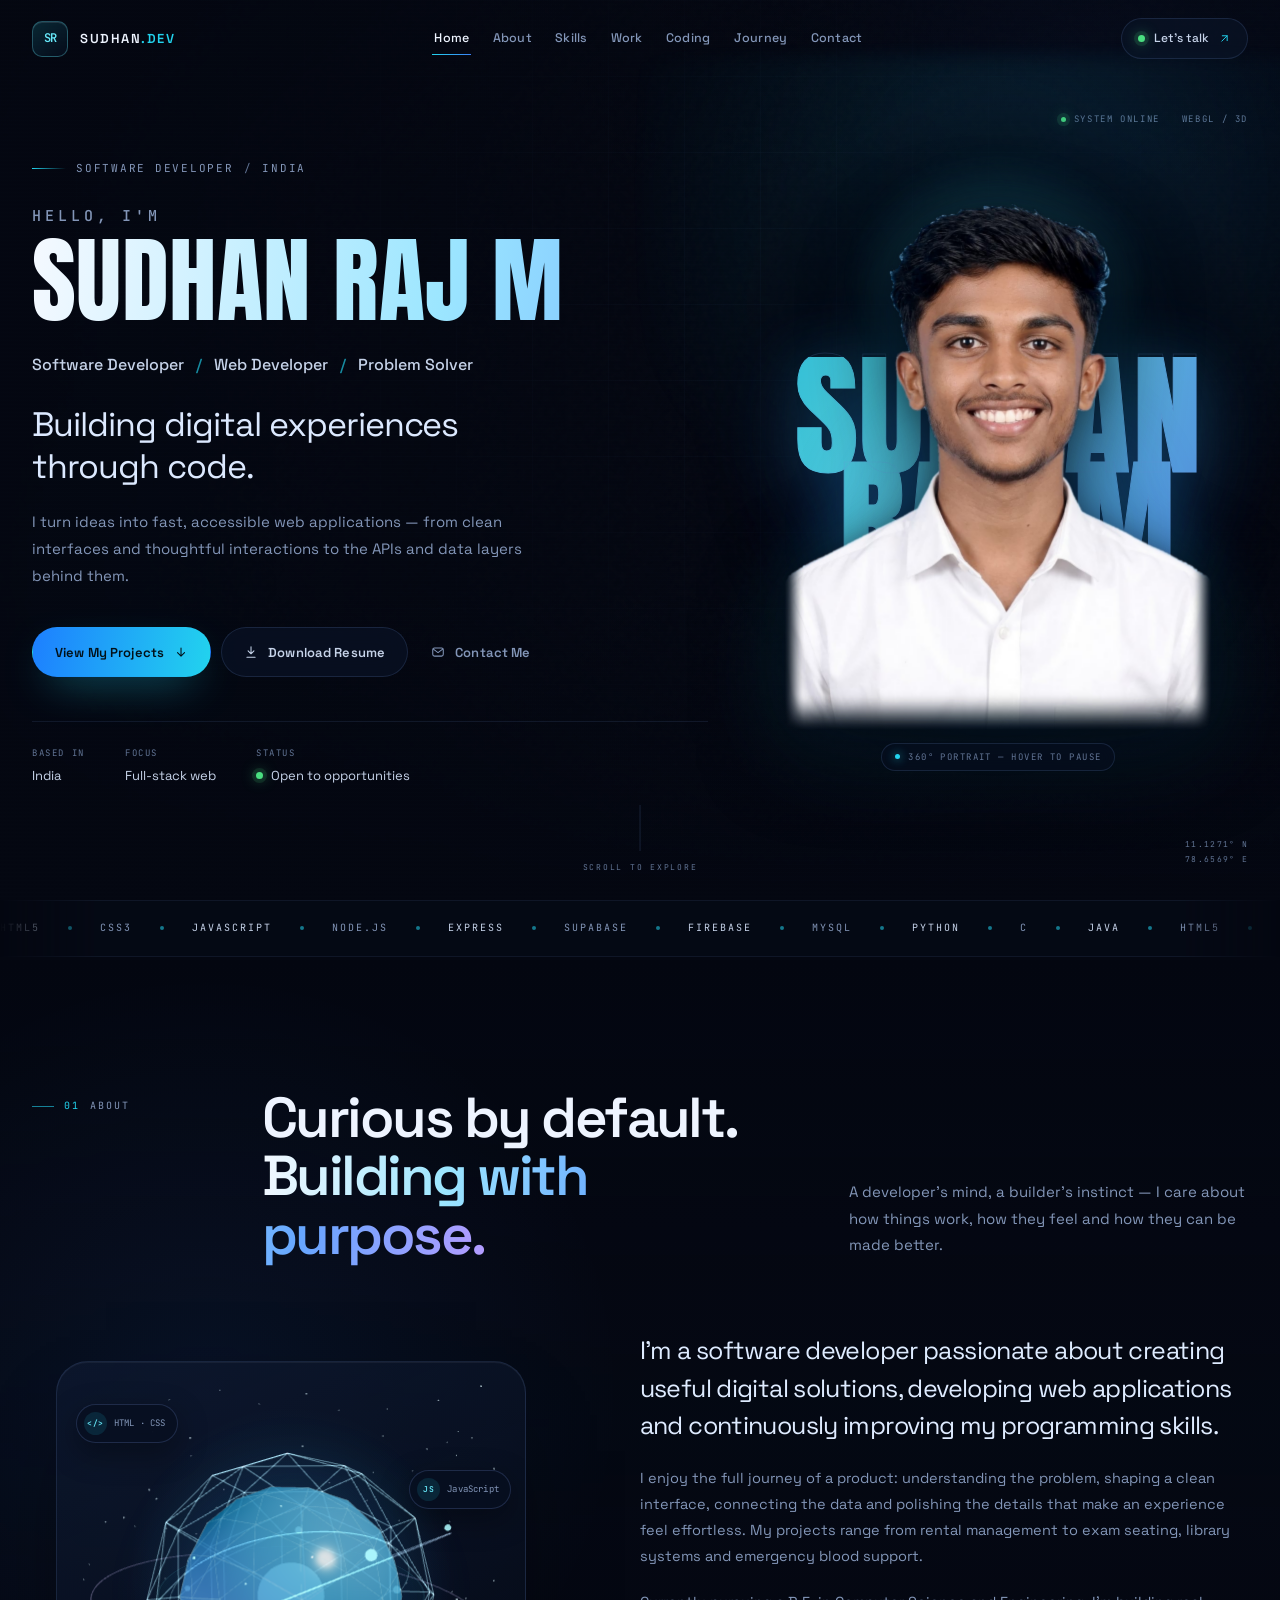
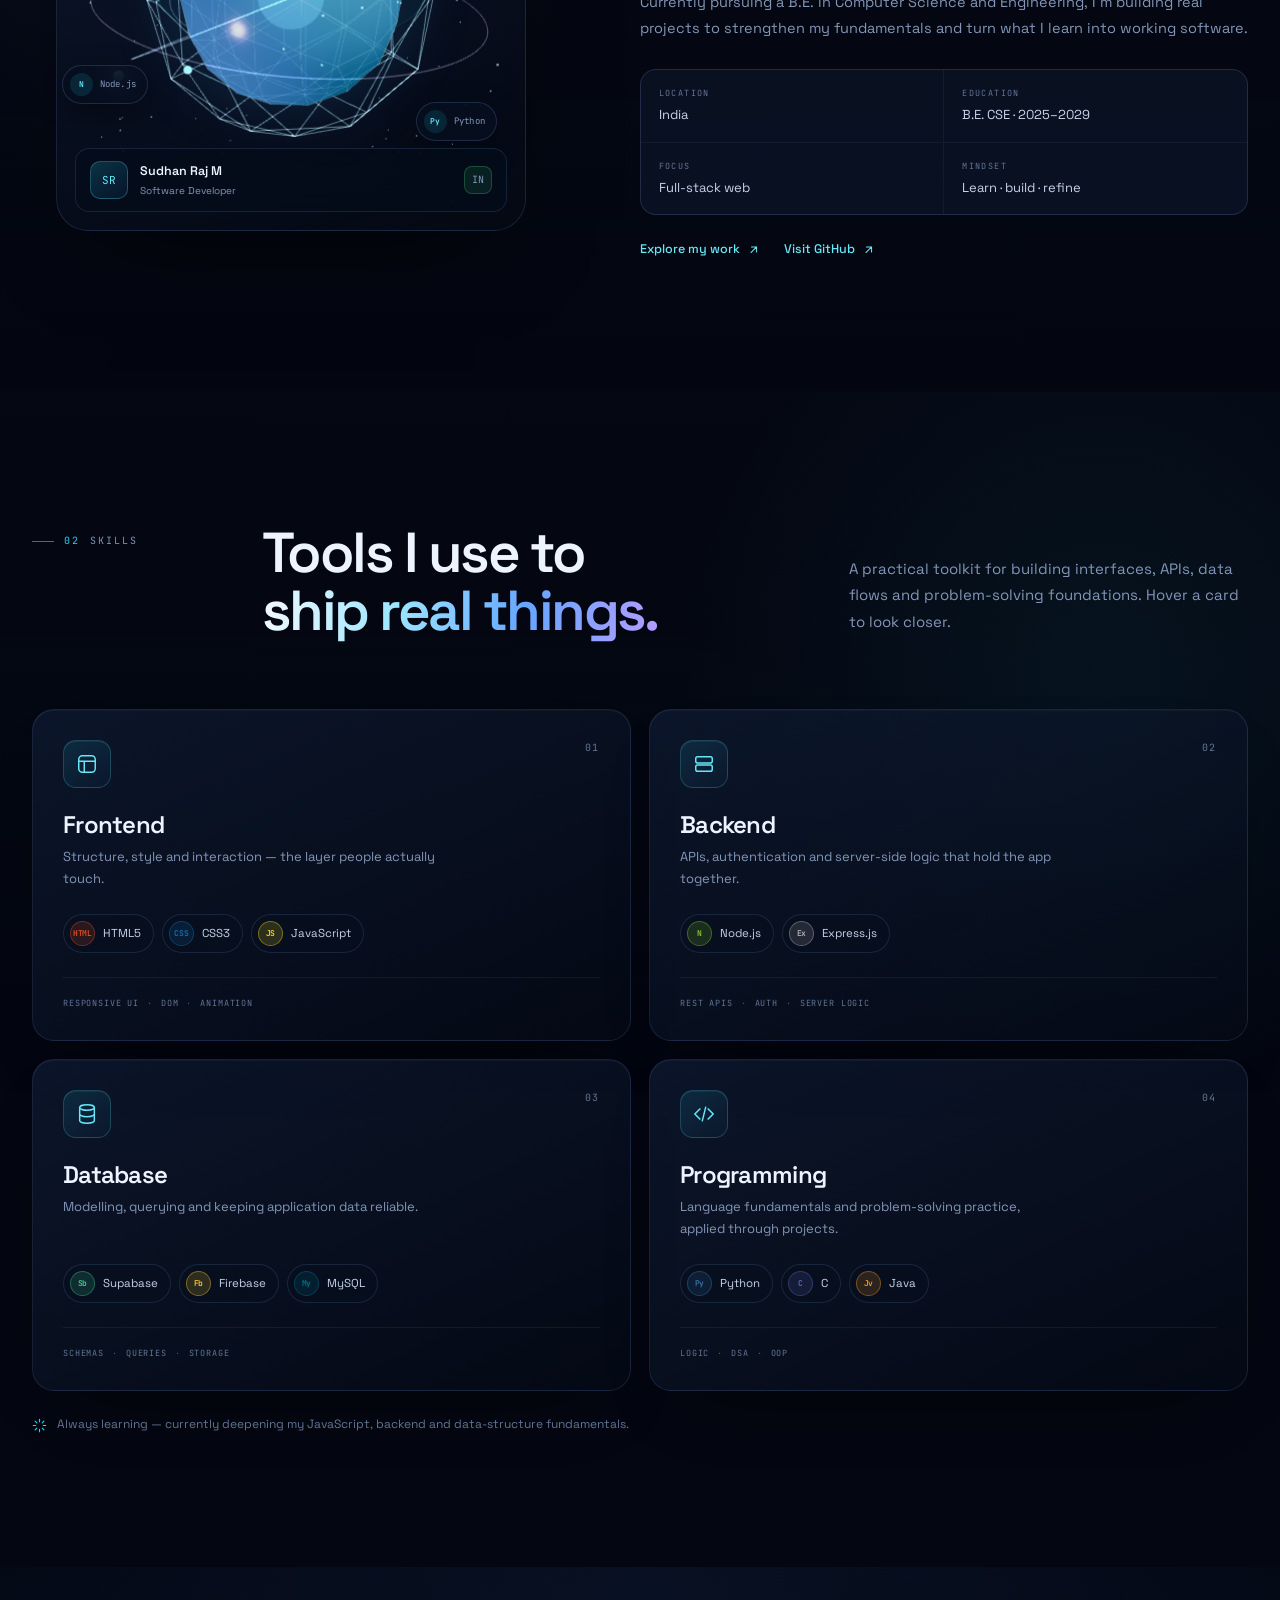
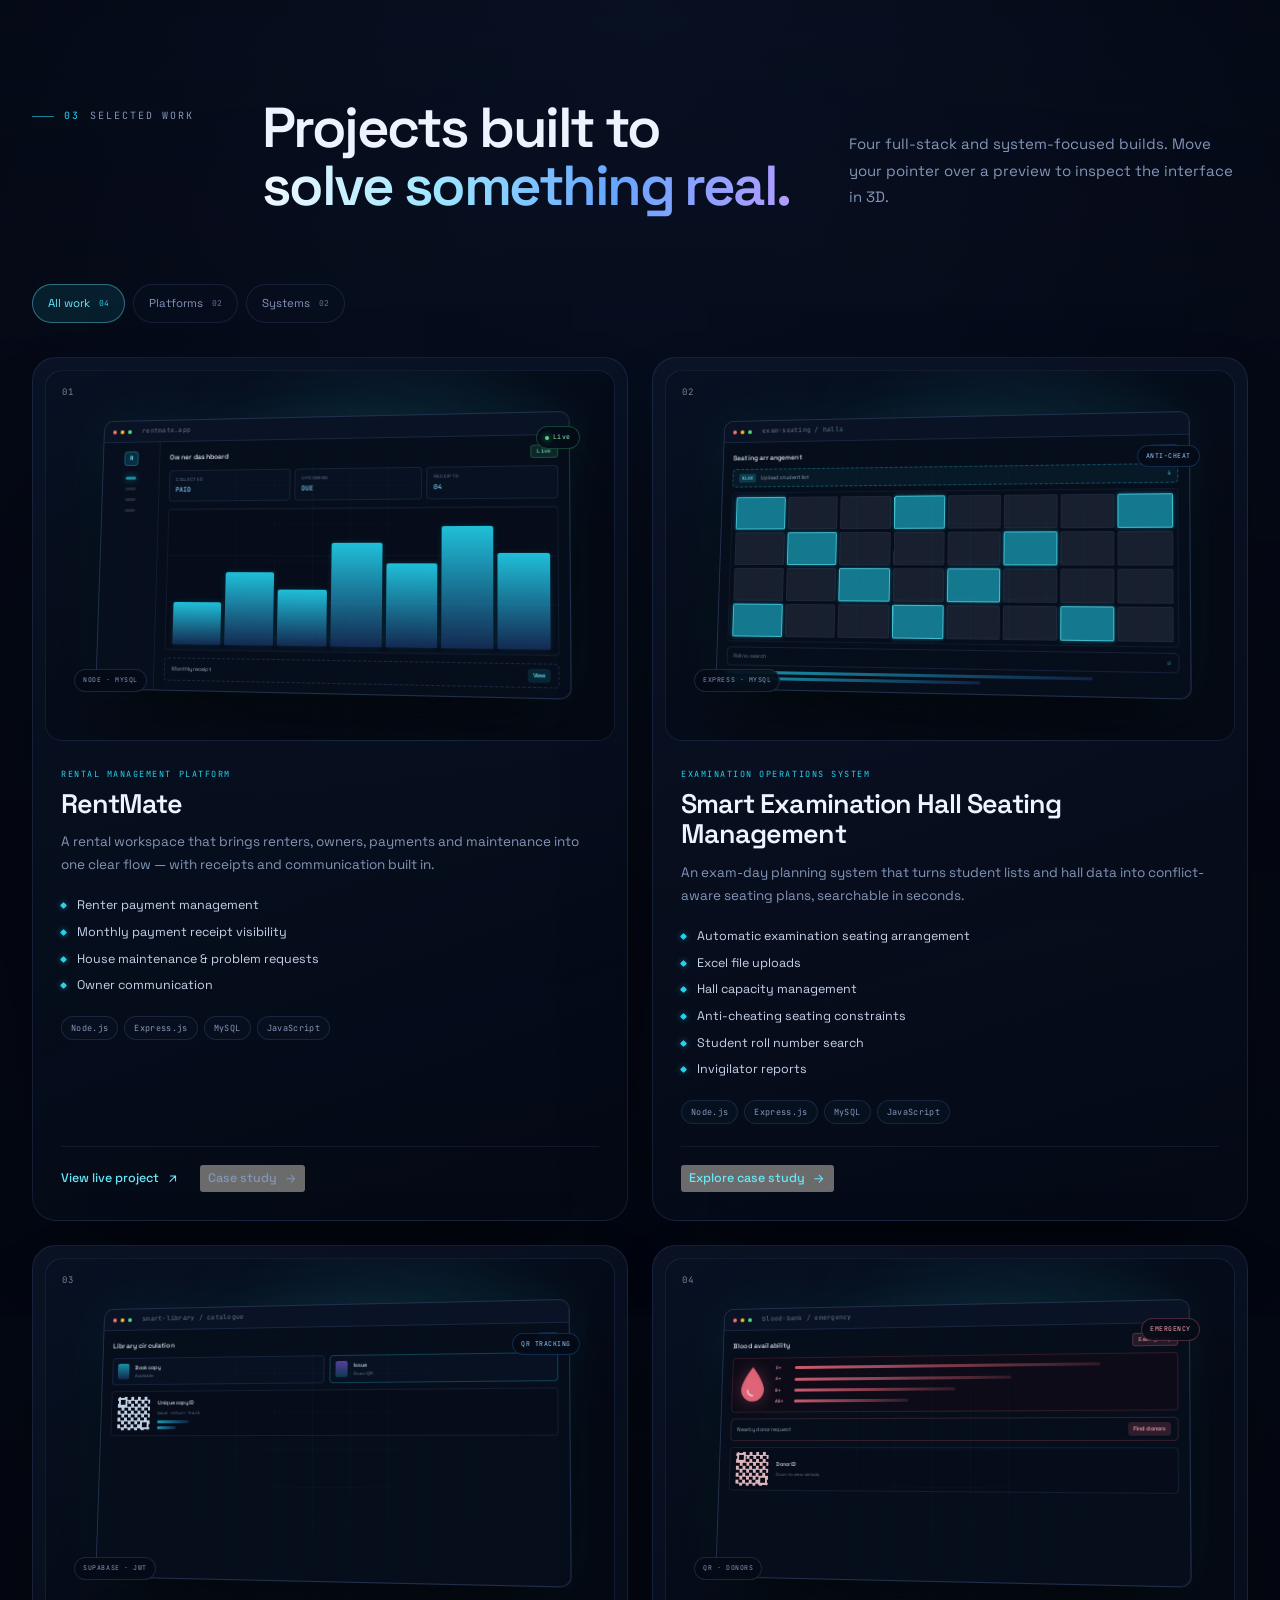
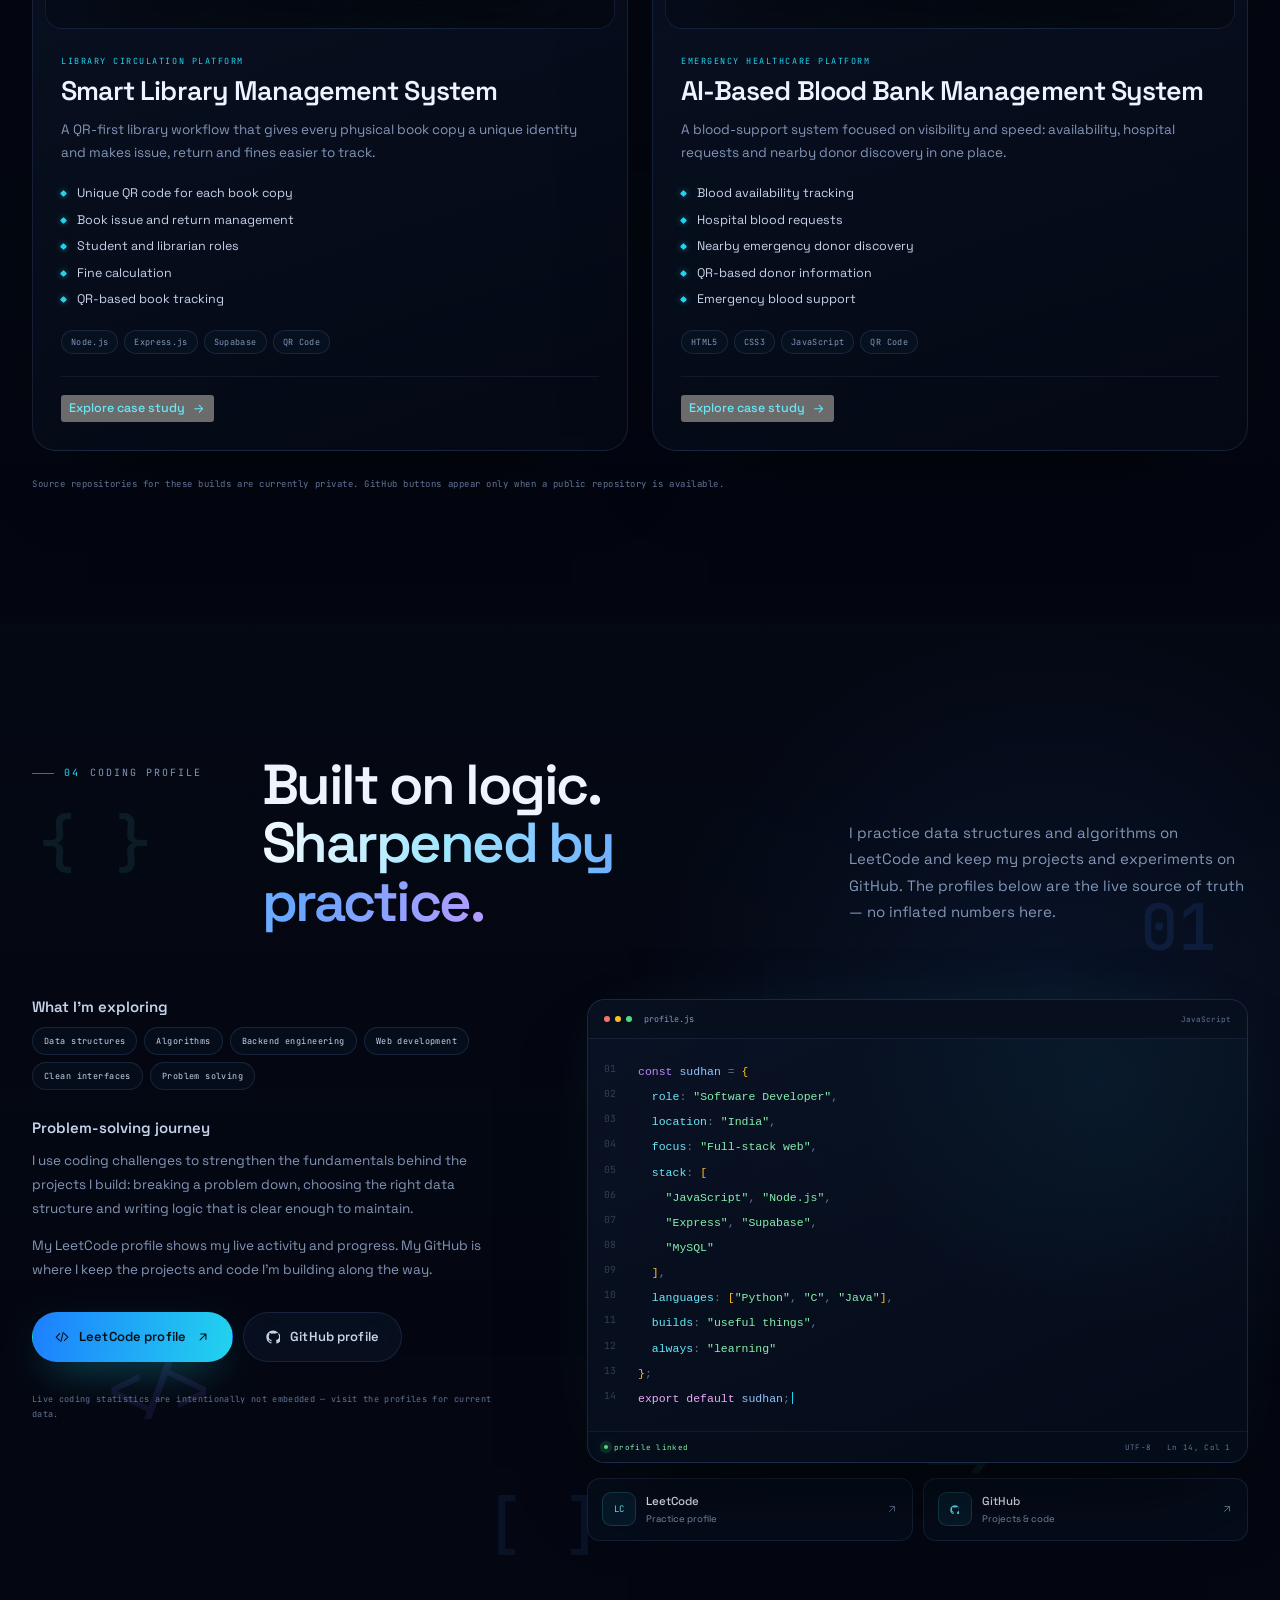
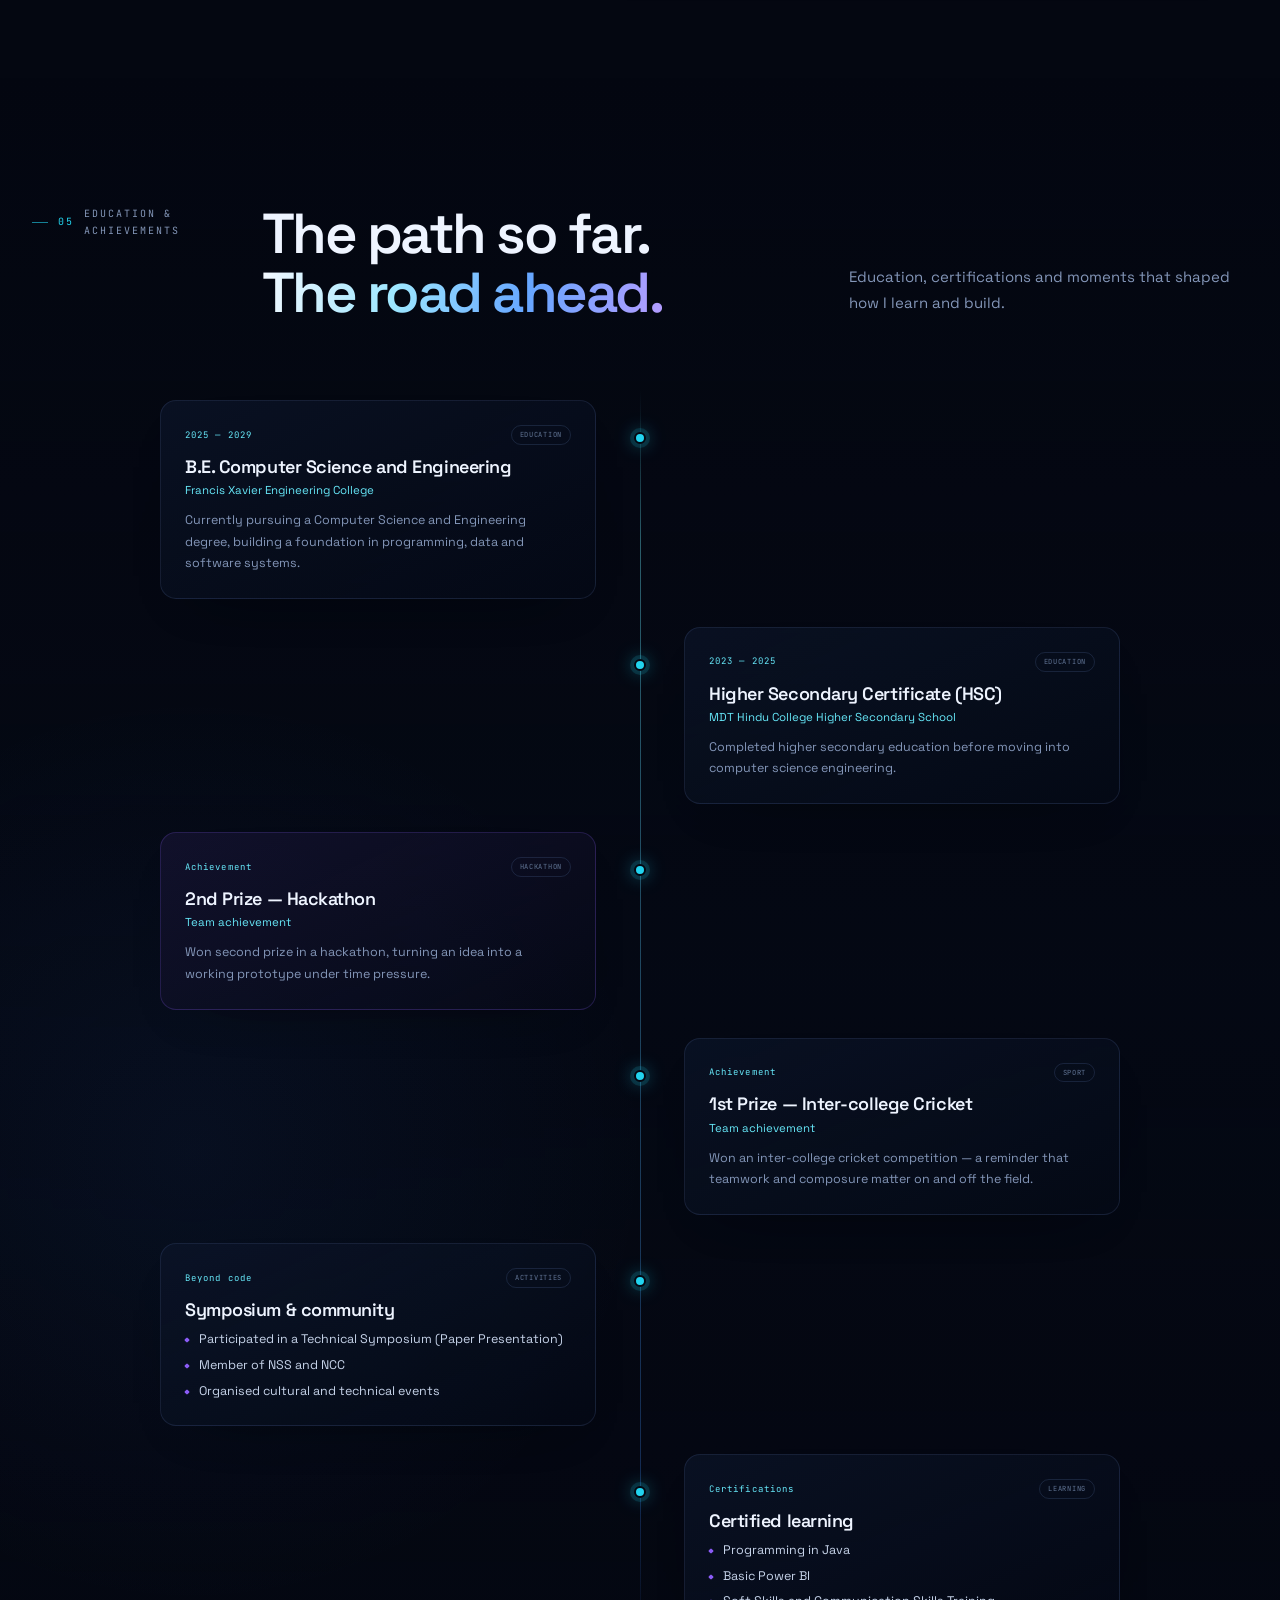
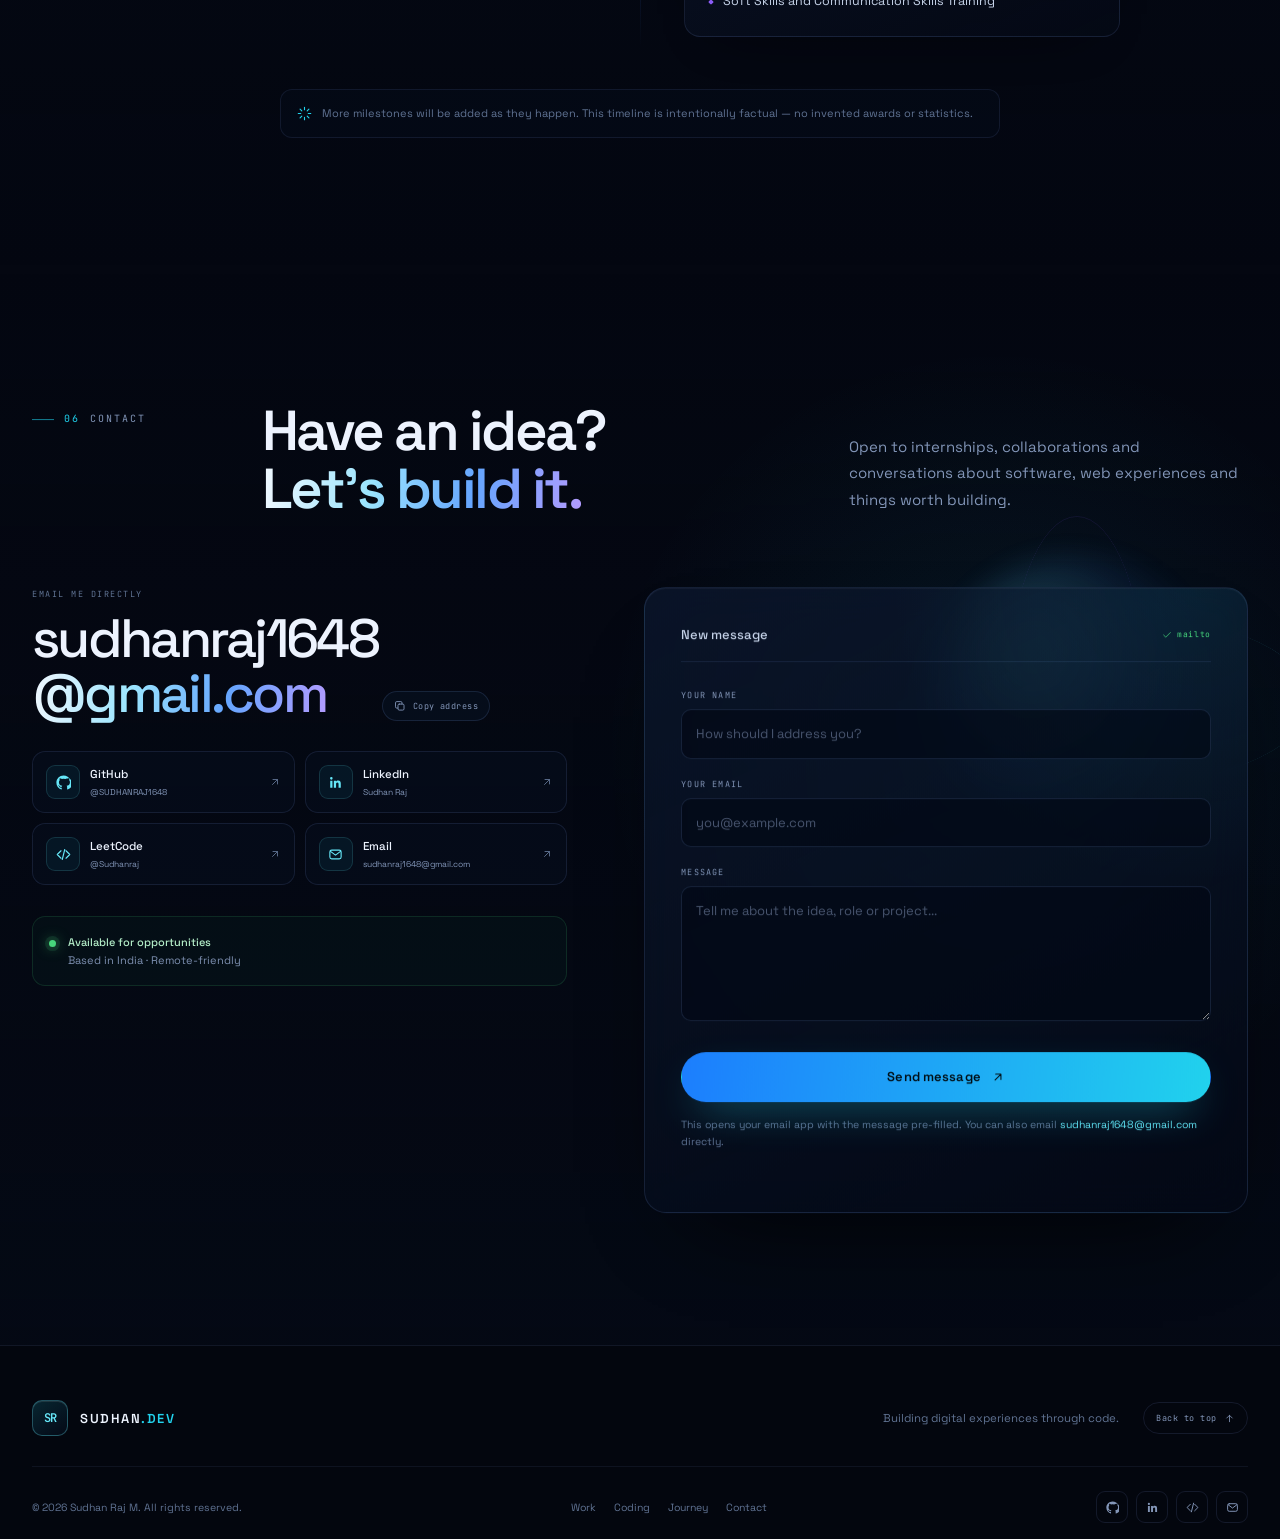
==== commit 10d00040: "Set the hero name layers in Anton - Load Anton from Google Fonts alongside the existing families - A" ====
--- a/index.html
+++ b/index.html
@@ -24,7 +24,7 @@
   <link rel="preload" as="image" href="assets/my-photo.png" fetchpriority="high">
   <link rel="preconnect" href="https://fonts.googleapis.com">
   <link rel="preconnect" href="https://fonts.gstatic.com" crossorigin>
-  <link href="https://fonts.googleapis.com/css2?family=JetBrains+Mono:wght@400;500;600&family=Space+Grotesk:wght@300;400;500;600;700&display=swap" rel="stylesheet">
+  <link href="https://fonts.googleapis.com/css2?family=Anton&family=JetBrains+Mono:wght@400;500;600&family=Space+Grotesk:wght@300;400;500;600;700&display=swap" rel="stylesheet">
 
   <link rel="stylesheet" href="style.css">
   <script>document.documentElement.classList.add('js');</script>
--- a/style.css
+++ b/style.css
@@ -3675,49 +3675,25 @@
 ::-webkit-scrollbar-thumb:hover { background: #27507f; }
 
 /* ==========================================================================
-   23. Hero — black & red premium theme
-   Every selector below is scoped to the first screen (.hero / .portrait__*)
-   so About, Skills, Work, Coding, Journey and Contact keep their original
-   navy/cyan styling untouched.
+   23. Hero — oversized name signature
+   Nothing here invents a palette: the signature reuses the site tokens
+   (--cyan, --cyan-soft, --blue-soft, --blue, --violet, --line) so the first
+   screen reads as the same surface as About, Skills and Work.
    ========================================================================== */
 
-.hero {
-  --hero-red: #ff2f42;
-  --hero-red-soft: #ff8a95;
-  --hero-red-deep: #9d0d1c;
-  --hero-red-glow: rgba(255, 47, 66, 0.42);
-  --hero-ink: #050406;
-
-  background:
-    radial-gradient(ellipse 60% 56% at 76% 42%, rgba(158, 10, 26, 0.34), transparent 68%),
-    radial-gradient(ellipse 48% 44% at 16% 22%, rgba(112, 8, 18, 0.20), transparent 72%),
-    linear-gradient(180deg, #0a0607 0%, #060405 58%, var(--hero-ink) 100%);
-}
-
-/* Vignette re-tinted for the dark red room; still hands off to the page bg */
-.hero__vignette {
-  background:
-    linear-gradient(90deg, rgba(5, 4, 6, 0.96) 0%, rgba(5, 4, 6, 0.72) 34%, rgba(5, 4, 6, 0.10) 62%, rgba(5, 4, 6, 0.52) 100%),
-    linear-gradient(180deg, rgba(5, 4, 6, 0.55) 0%, transparent 22%, transparent 60%, var(--bg) 100%);
-}
-
-/* The WebGL desk is ambience — push the cyan/blue palette to warm crimson */
-.hero__canvas {
-  opacity: 0.5;
-  filter: grayscale(1) sepia(1) hue-rotate(-38deg) saturate(3.4) brightness(0.72) contrast(1.05);
-}
-
-.hero__canvas.is-ready { opacity: 0.5; }
-
-.hero__fallback {
-  filter: grayscale(1) sepia(1) hue-rotate(-38deg) saturate(3) brightness(0.85);
-}
-
-.hero__scanlines {
-  background: repeating-linear-gradient(0deg, transparent 0 3px, rgba(255, 79, 92, 0.028) 3px 4px);
-}
-
-/* ---------- 23a. Oversized red signature behind the portrait ---------- */
+/* Display face for both name layers (hero only) */
+.hero__name,
+.hero__nameplate {
+  font-family: "Anton", var(--font-display);
+  font-weight: 400;
+}
+
+.hero__name {
+  text-transform: uppercase;
+  letter-spacing: 0.005em;
+  line-height: 0.92;
+}
+
 .hero__nameplate {
   position: absolute;
   left: 50%;
@@ -3730,21 +3706,33 @@
   user-select: none;
   -webkit-user-select: none;
   text-align: center;
-  font-family: var(--font-display);
-  font-weight: 700;
   text-transform: uppercase;
-  line-height: 0.78;
-  letter-spacing: -0.045em;
-  font-size: clamp(54px, 9.4vw, 132px);
+  line-height: 0.84;
+  letter-spacing: 0.01em;
+  font-size: clamp(60px, 10.7vw, 150px);
   color: transparent;
-  background: linear-gradient(178deg, #ff6472 0%, #ff2f42 34%, #c11326 64%, #6d0712 100%);
+  background: linear-gradient(
+    118deg,
+    var(--cyan) 0%,
+    var(--cyan-soft) 24%,
+    var(--blue-soft) 48%,
+    var(--blue) 70%,
+    var(--violet) 100%
+  );
+  background-size: 180% 100%;
   -webkit-background-clip: text;
   background-clip: text;
-  -webkit-text-stroke: 1px rgba(255, 124, 134, 0.16);
+  -webkit-text-stroke: 1px rgba(137, 174, 255, 0.16);
   filter:
-    drop-shadow(0 18px 46px rgba(190, 12, 30, 0.42))
-    drop-shadow(0 0 26px rgba(255, 47, 66, 0.20));
-  opacity: 0.92;
+    drop-shadow(0 18px 46px rgba(59, 130, 246, 0.28))
+    drop-shadow(0 0 26px rgba(34, 211, 238, 0.18));
+  opacity: 0.88;
+  animation: nameplateShine 16s ease-in-out infinite alternate;
+}
+
+@keyframes nameplateShine {
+  from { background-position: 0% 50%; }
+  to { background-position: 100% 50%; }
 }
 
 .hero__nameplate-line { display: block; }
@@ -3754,210 +3742,30 @@
   padding-left: 0.14em;
 }
 
-/* ---------- 23b. Portrait lighting in red ---------- */
-.portrait__aura {
-  background:
-    radial-gradient(ellipse 42% 30% at 50% 20%, rgba(255, 70, 85, 0.26), transparent 72%),
-    radial-gradient(ellipse 58% 46% at 50% 62%, rgba(168, 15, 30, 0.30), transparent 74%);
-}
-
-.portrait__halo {
-  background:
-    radial-gradient(ellipse 50% 56% at 50% 50%, rgba(6, 3, 4, 0.96), rgba(6, 3, 4, 0.60) 54%, transparent 80%),
-    radial-gradient(circle at 50% 18%, rgba(255, 47, 66, 0.14), transparent 58%);
-}
-
-.portrait__edge {
-  background: linear-gradient(
-    180deg,
-    transparent,
-    rgba(255, 205, 210, 0.95) 16%,
-    #ff2f42 50%,
-    rgba(255, 205, 210, 0.95) 84%,
-    transparent
-  );
-  box-shadow:
-    0 0 16px rgba(255, 47, 66, 0.9),
-    0 0 44px rgba(196, 16, 34, 0.6);
-}
-
-.portrait__face--front img {
-  filter:
-    drop-shadow(0 30px 44px rgba(0, 0, 0, 0.70))
-    drop-shadow(0 4px 14px rgba(0, 0, 0, 0.50))
-    drop-shadow(0 0 30px rgba(255, 47, 66, 0.22));
-}
-
-.portrait__face--back img {
-  filter:
-    brightness(0.40)
-    saturate(0.65)
-    drop-shadow(0 22px 38px rgba(0, 0, 0, 0.60));
-}
-
-.portrait__face--back::after {
-  background: linear-gradient(200deg, rgba(255, 79, 92, 0.66), rgba(140, 10, 24, 0.58));
-  opacity: 0.6;
-}
-
-/* Red rim light hugging the silhouette (front side only) */
-.portrait__face--front::after {
-  content: "";
-  position: absolute;
-  inset: 0;
-  pointer-events: none;
-  background:
-    radial-gradient(ellipse 36% 64% at 98% 42%, rgba(255, 64, 82, 0.62), transparent 64%),
-    radial-gradient(ellipse 30% 54% at 2% 58%, rgba(255, 47, 66, 0.34), transparent 66%);
-  mix-blend-mode: screen;
-  opacity: 0.72;
-  -webkit-mask-image: url("assets/my-photo.png");
-  mask-image: url("assets/my-photo.png");
-  -webkit-mask-size: 100% 100%;
-  mask-size: 100% 100%;
-  -webkit-mask-repeat: no-repeat;
-  mask-repeat: no-repeat;
-}
-
-.portrait__light {
-  background: radial-gradient(
-    circle 46% at var(--mx) var(--my),
-    rgba(255, 255, 255, 0.46),
-    rgba(255, 170, 178, 0.18) 38%,
-    transparent 62%
-  );
-}
-
-.portrait__scan {
-  background: linear-gradient(
-    180deg,
-    transparent 40%,
-    rgba(255, 79, 92, 0.20) 47%,
-    rgba(255, 240, 240, 0.10) 50%,
-    rgba(255, 79, 92, 0.16) 53%,
-    transparent 60%
-  );
-}
-
-.portrait__shadow {
-  background:
-    radial-gradient(ellipse 50% 50% at 50% 50%, rgba(0, 0, 0, 0.88), rgba(24, 2, 4, 0.34) 52%, transparent 74%),
-    radial-gradient(ellipse 46% 90% at 50% 50%, rgba(255, 47, 66, 0.30), transparent 76%);
-}
-
-.portrait__tag {
-  border-color: rgba(255, 79, 92, 0.18);
-  background: rgba(20, 5, 7, 0.60);
-  color: #bda7aa;
-}
-
-.portrait__tag-dot {
-  background: var(--hero-red);
-  box-shadow: 0 0 10px rgba(255, 47, 66, 0.9);
-}
-
-/* ---------- 23c. Hero copy, controls and meta in the red palette ---------- */
-.hero .eyebrow { color: #a99a9d; }
-
-.hero .eyebrow__line {
-  background: linear-gradient(90deg, var(--hero-red), transparent);
-}
-
-.hero .eyebrow__sep { color: rgba(255, 138, 149, 0.55); }
-
-.hero__hello { color: rgba(255, 138, 149, 0.85); }
-
-.hero__name {
-  background: linear-gradient(100deg, #fff5f5 0%, #ffd9dc 34%, #ff8a95 70%, #ff2f42 100%);
-  background-size: 180% 100%;
-  -webkit-background-clip: text;
-  background-clip: text;
-  color: transparent;
-}
-
-.hero__roles { color: #d8c9cb; }
-
-.hero__roles i {
-  color: var(--hero-red);
-  opacity: 0.75;
-}
-
-.hero__tagline { color: #f4e9ea; }
-.hero__desc { color: #a79a9d; }
-
-.hero__meta { border-top-color: rgba(255, 79, 92, 0.14); }
-.hero__meta-key { color: rgba(255, 138, 149, 0.55); }
-.hero__meta-value { color: #dfd2d4; }
-
-.hero .status-dot {
-  background: var(--hero-red);
-  animation-name: heroStatusPulse;
-}
-
-@keyframes heroStatusPulse {
-  0%, 100% { box-shadow: 0 0 0 3px rgba(255, 47, 66, 0.14), 0 0 10px rgba(255, 47, 66, 0.70); }
-  50% { box-shadow: 0 0 0 6px rgba(255, 47, 66, 0.05), 0 0 20px rgba(255, 47, 66, 0.95); }
-}
-
-.hero__hud { color: rgba(255, 138, 149, 0.62); }
-
-.hero__scroll:hover { color: var(--hero-red-soft); }
-.hero__scroll-line { background: rgba(255, 79, 92, 0.18); }
-.hero__scroll-line::after { background: linear-gradient(180deg, transparent, var(--hero-red)); }
-
-.hero .btn--primary {
-  background: linear-gradient(100deg, #ff3a4c, #c40b1e);
-  color: #fff5f6;
-  box-shadow: 0 16px 44px -18px rgba(255, 47, 66, 0.85);
-}
-
-.hero .btn--primary::before {
-  background: linear-gradient(100deg, #ff6f7c, #ff2f42);
-}
-
-.hero .btn--primary:hover {
-  box-shadow: 0 22px 54px -18px rgba(255, 47, 66, 0.95);
-}
-
-.hero .btn--glass {
-  background: rgba(26, 6, 9, 0.58);
-  border-color: rgba(255, 79, 92, 0.24);
-  color: #ffe9eb;
-}
-
-.hero .btn--glass:hover {
-  background: rgba(42, 8, 13, 0.74);
-  border-color: rgba(255, 79, 92, 0.52);
-  color: #fff;
-}
-
-.hero .btn--quiet { color: #c9b6b9; }
-.hero .btn--quiet:hover { color: #fff; }
-
-/* ---------- 23d. Responsive nameplate ---------- */
+/* ---------- 23a. Responsive signature ---------- */
 @media (max-width: 1180px) {
-  .hero__nameplate { width: 158%; font-size: clamp(54px, 10vw, 118px); }
+  .hero__nameplate { width: 158%; font-size: clamp(60px, 11.4vw, 134px); }
 }
 
 @media (max-width: 980px) {
   .hero__nameplate {
     width: 176%;
     top: 47%;
-    font-size: clamp(56px, 14vw, 104px);
+    font-size: clamp(64px, 16vw, 118px);
   }
 }
 
 @media (max-width: 560px) {
   .hero__nameplate {
     width: 196%;
-    top: 45%;
-    font-size: clamp(46px, 16.5vw, 74px);
-    opacity: 0.9;
+    top: 52%;
+    font-size: clamp(52px, 18.8vw, 84px);
+    opacity: 0.86;
   }
 }
 
 @media (max-width: 400px) {
-  .hero__nameplate { width: 210%; font-size: clamp(42px, 16vw, 64px); }
+  .hero__nameplate { width: 210%; font-size: clamp(48px, 18.2vw, 72px); }
 }
 
 @media print {
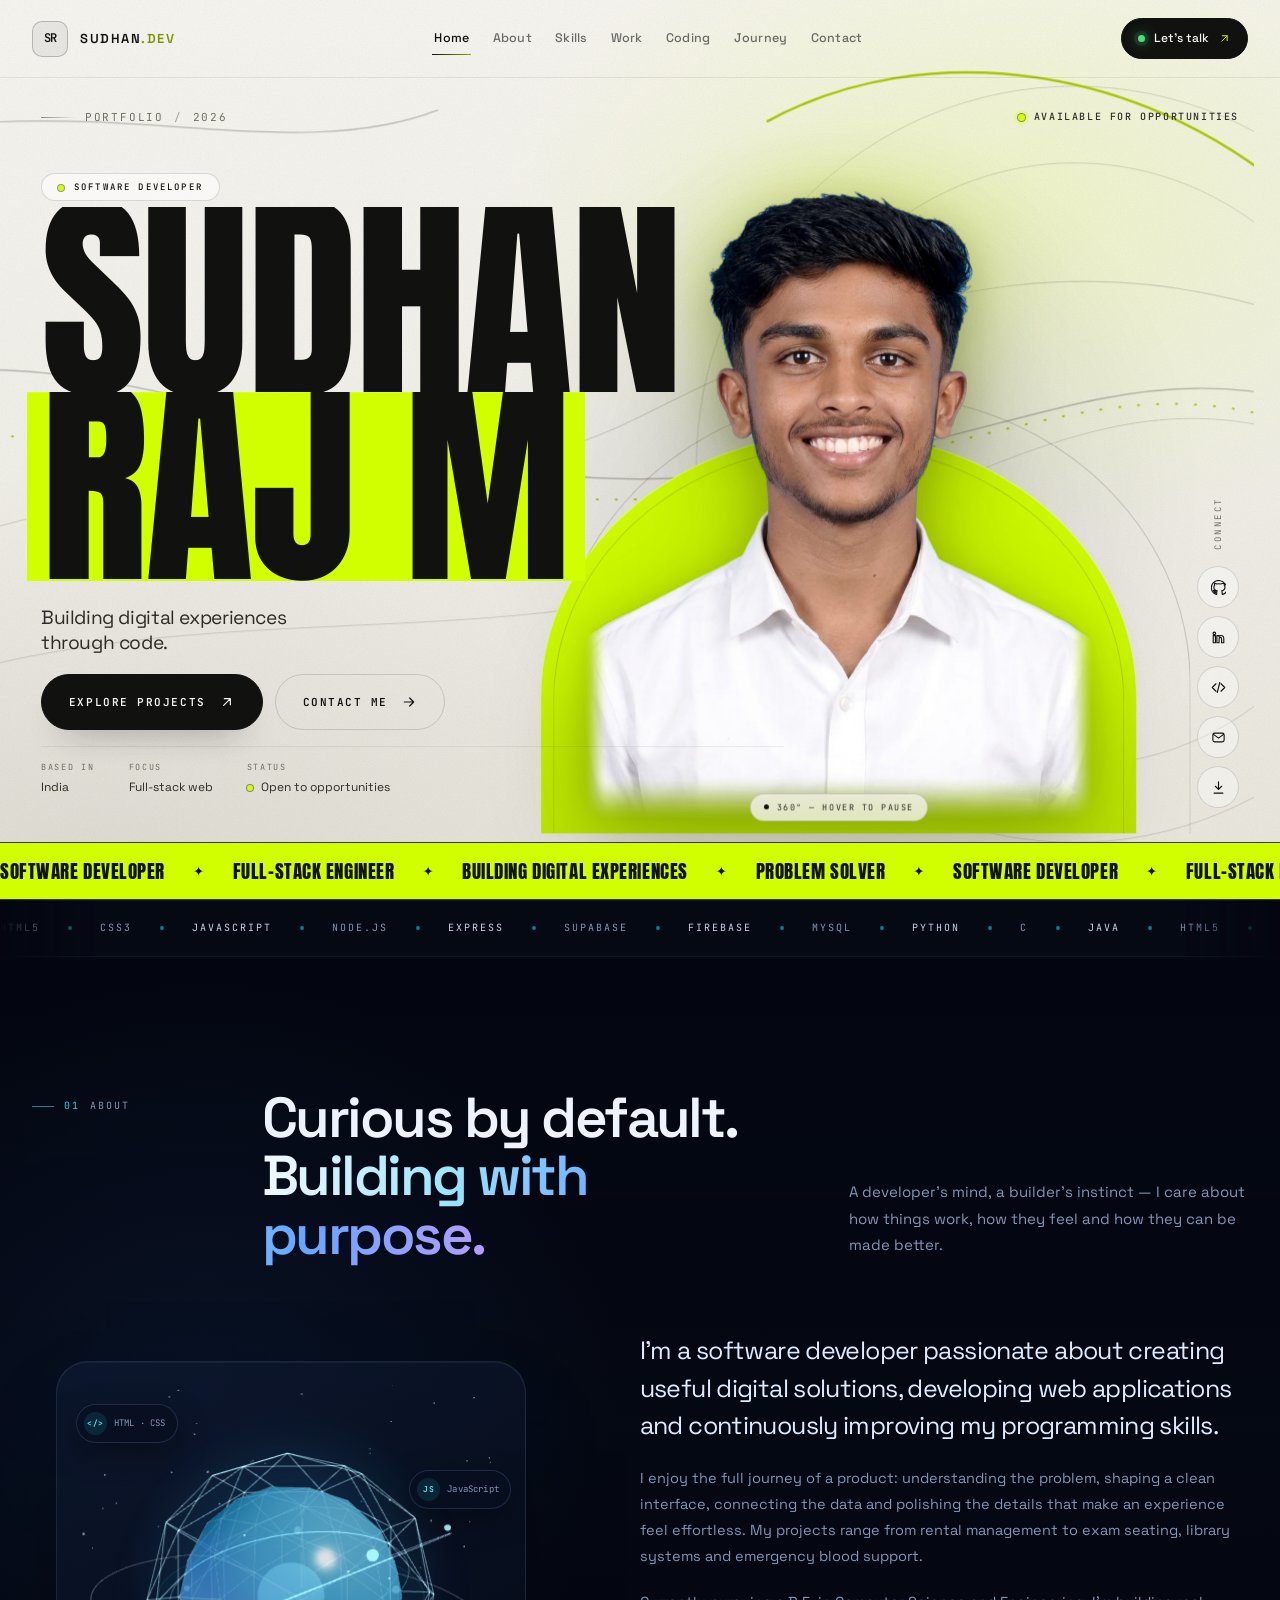
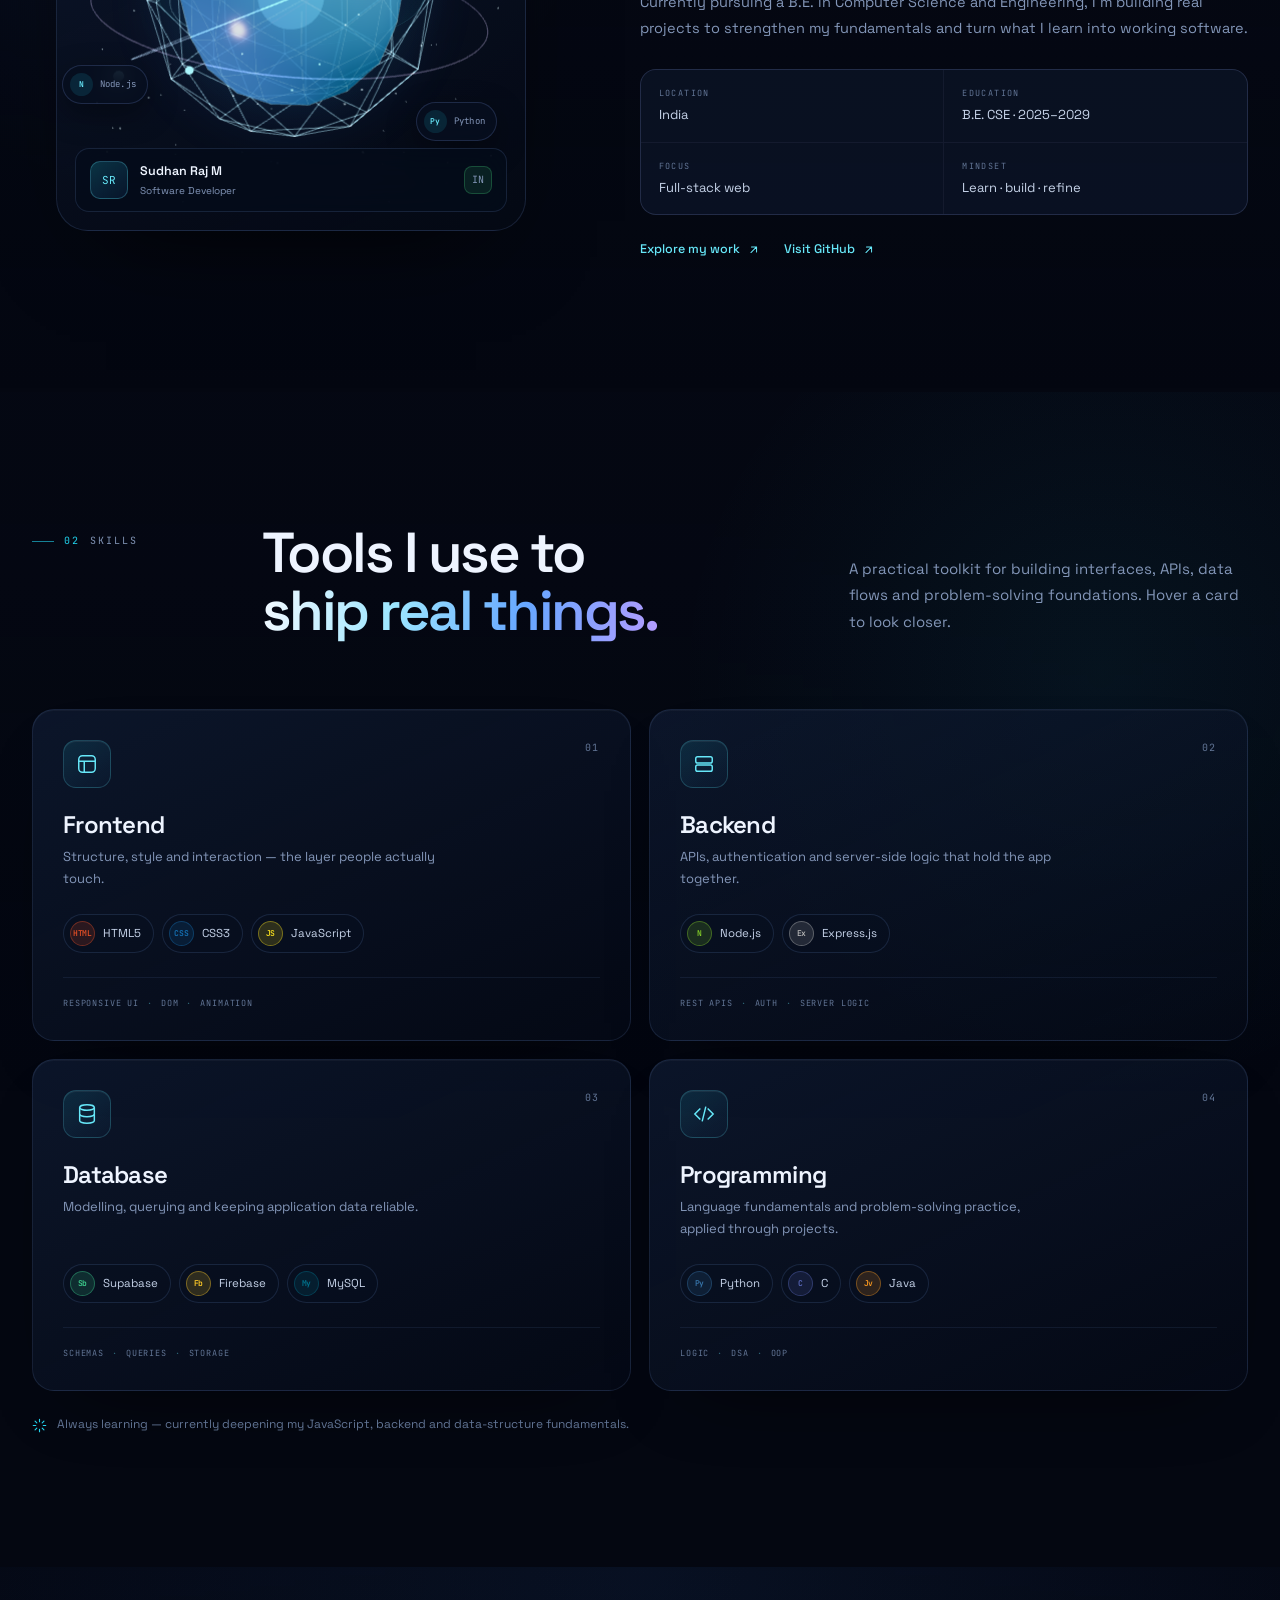
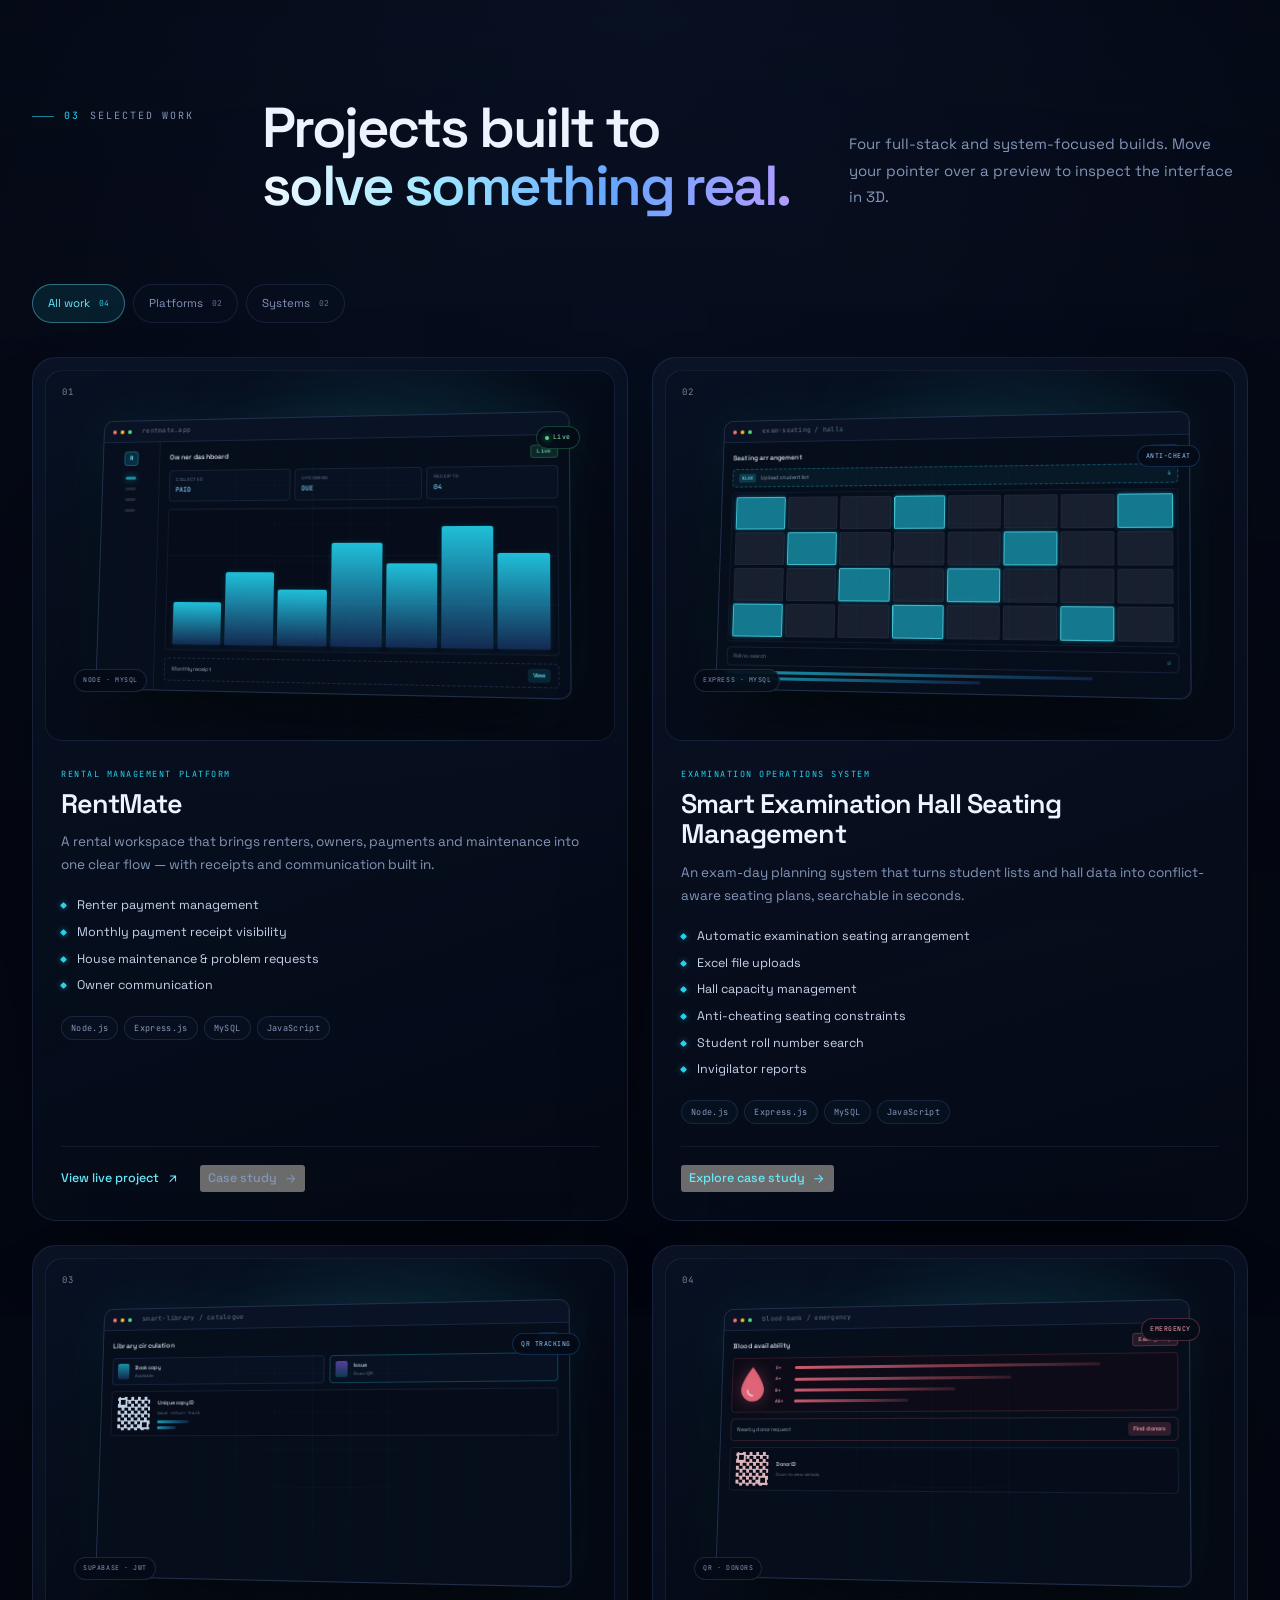
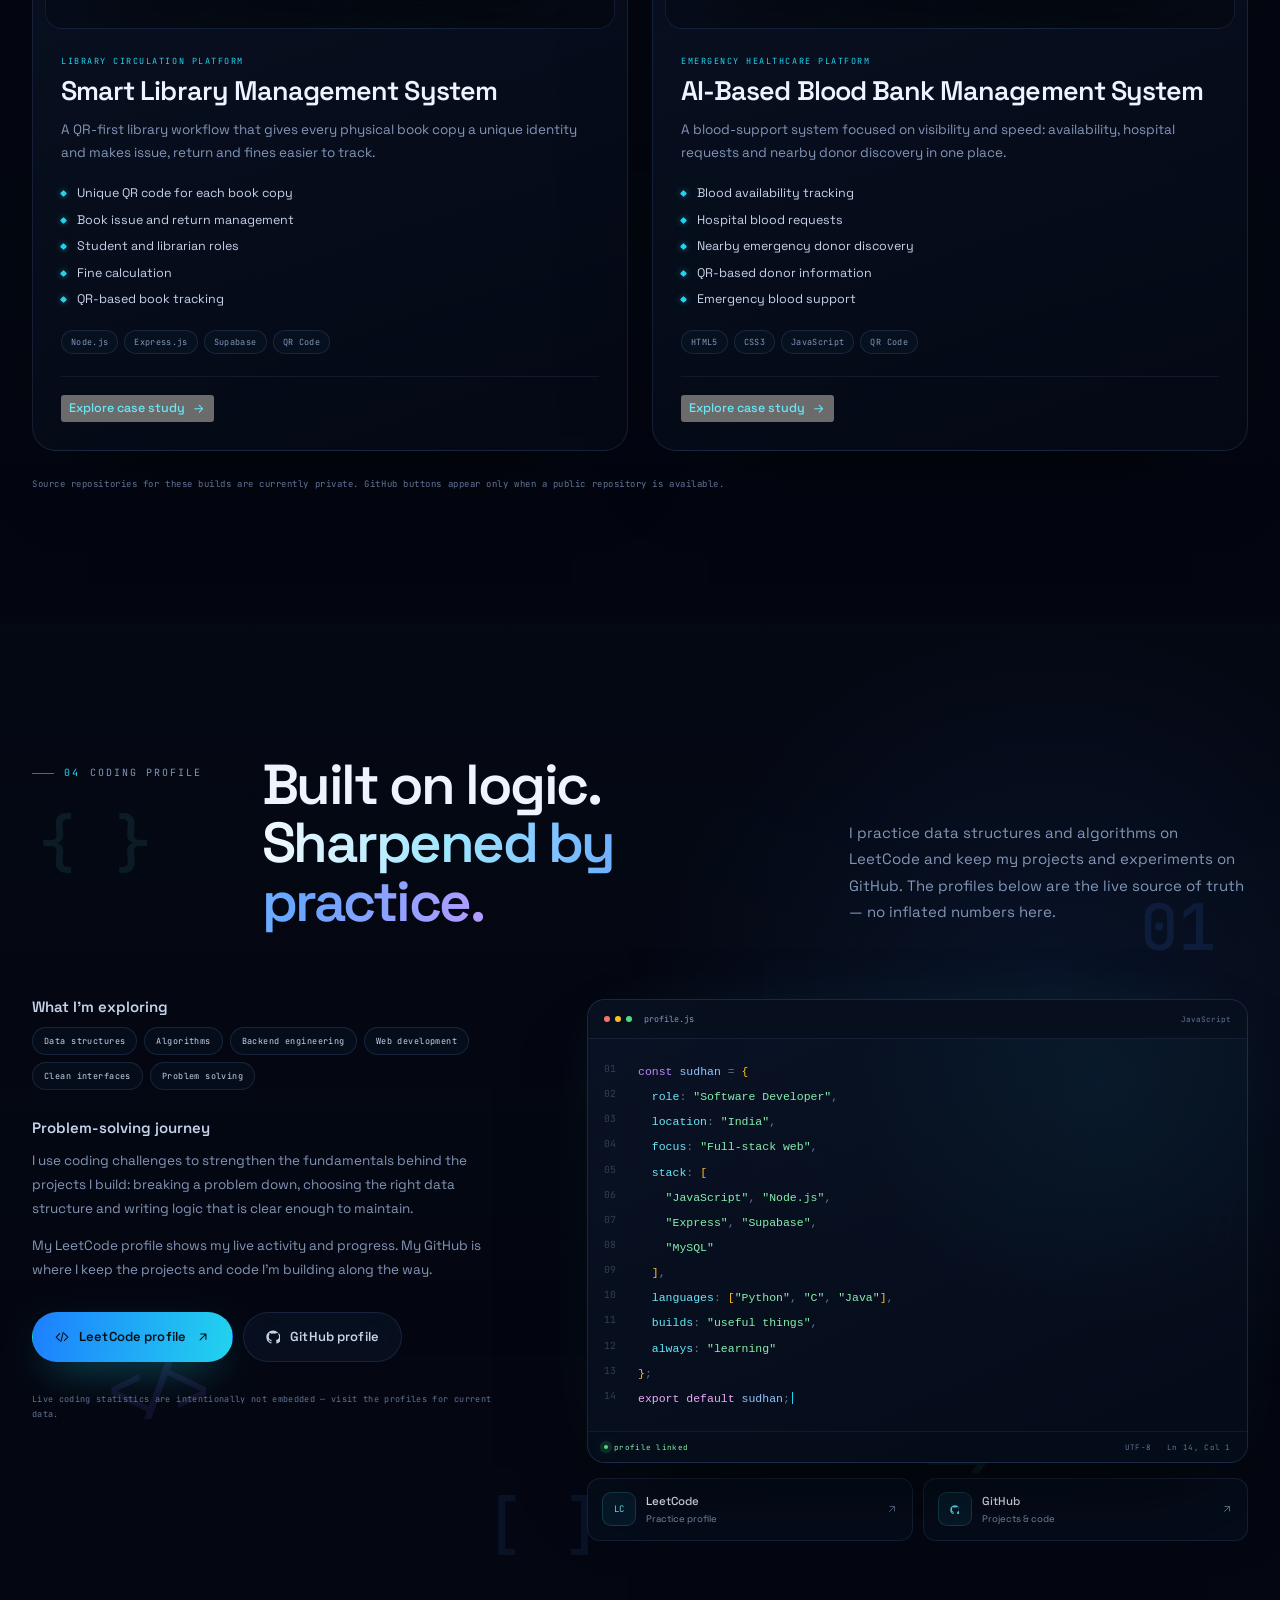
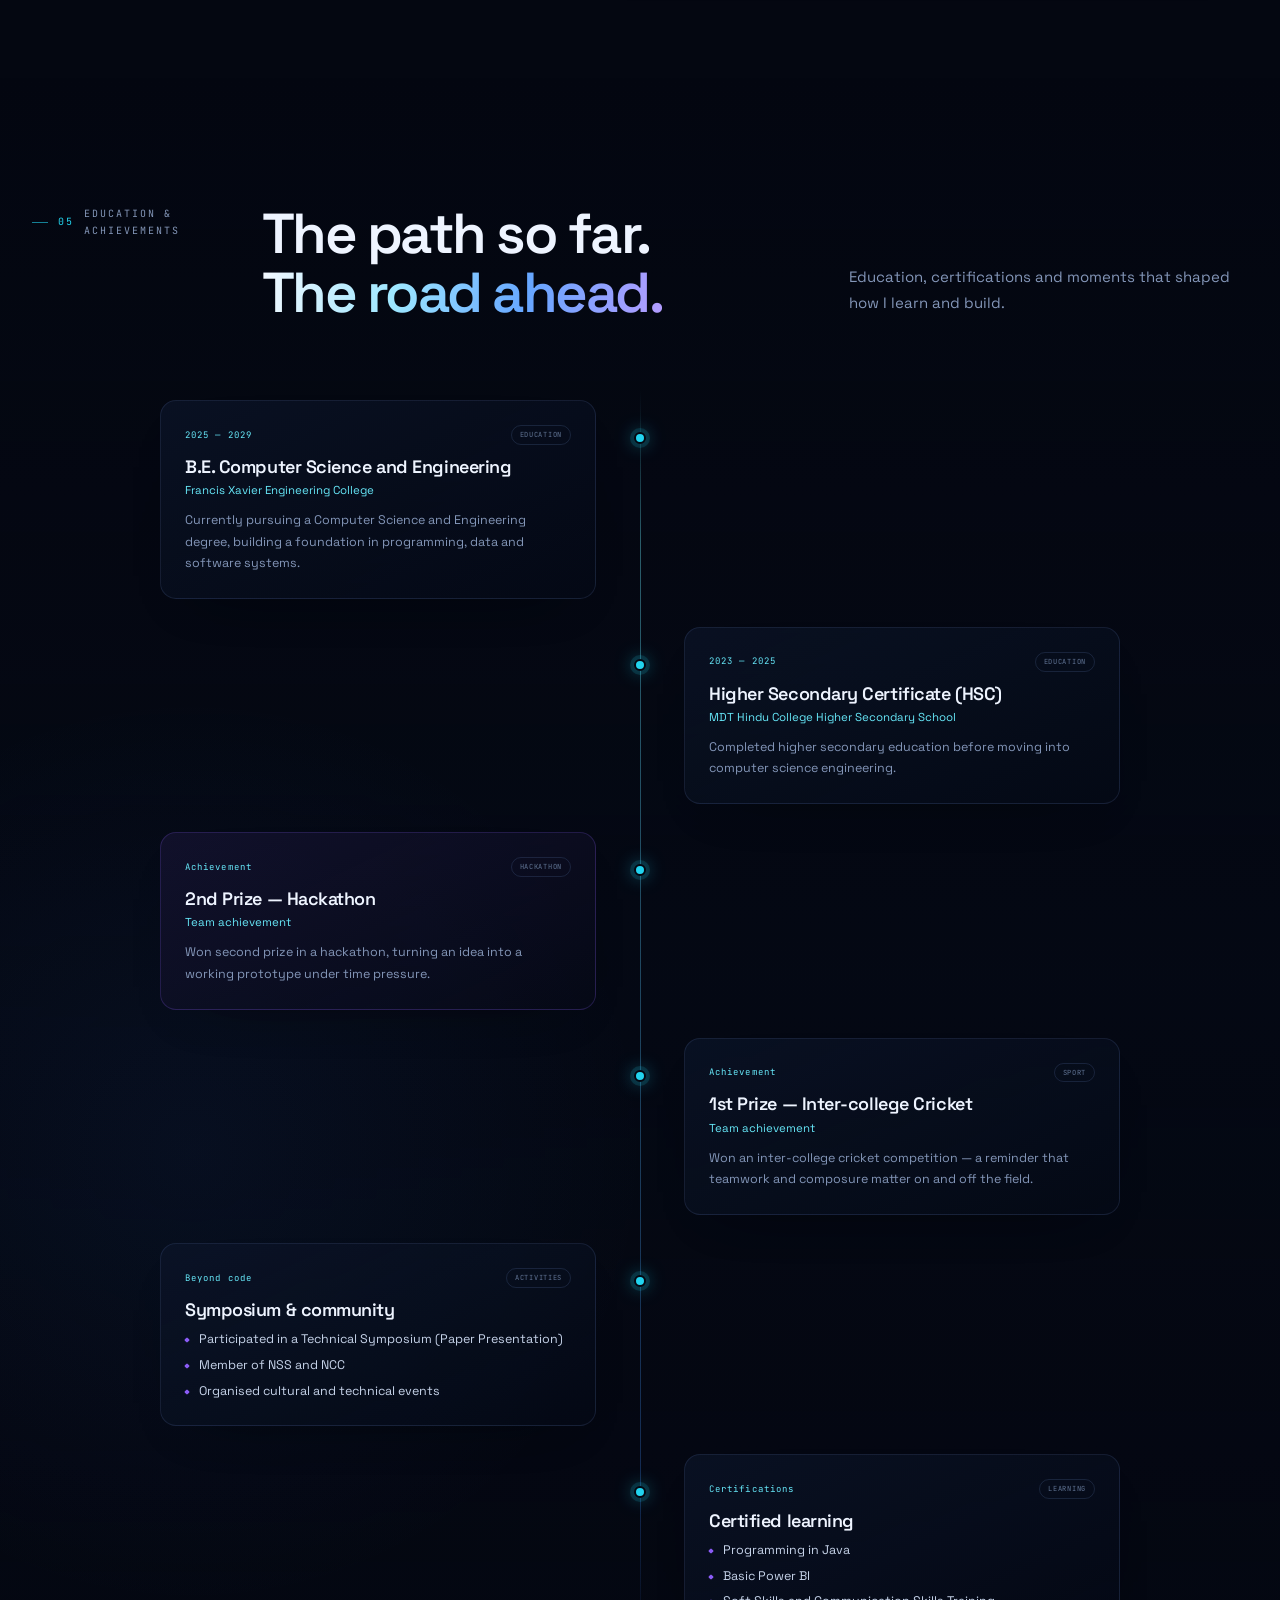
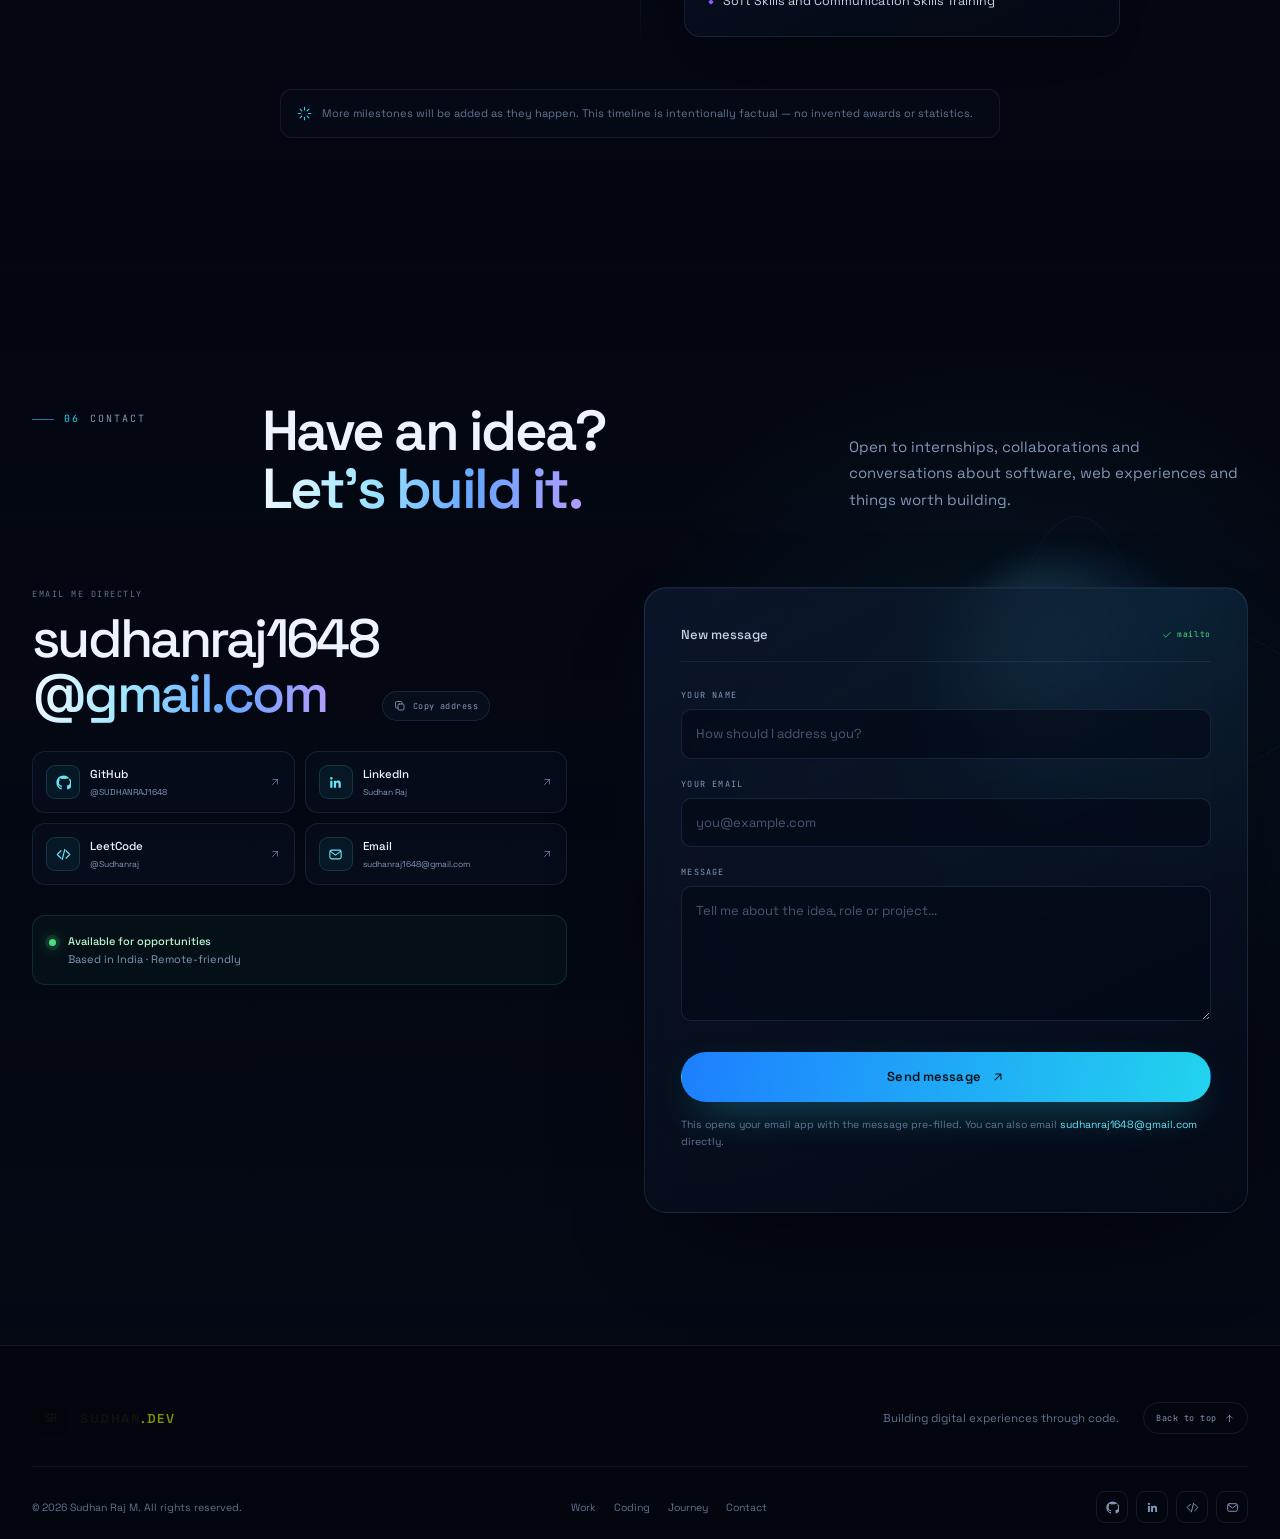
==== commit 905b7d6e: "Rebuild the homepage hero as an editorial, Lando-inspired light composition - New scoped .hero--nori" ====
--- a/index.html
+++ b/index.html
@@ -141,7 +141,8 @@
   <main id="main">
 
     <!-- ============================= HERO ============================= -->
-    <section class="hero" id="home" aria-labelledby="heroTitle">
+    <section class="hero hero--nori" id="home" aria-labelledby="heroTitle">
+      <!-- Kept for the WebGL module; visually retired on the editorial hero -->
       <div class="hero__stage" aria-hidden="true">
         <canvas id="heroCanvas" class="hero__canvas"></canvas>
         <div class="hero__fallback" id="heroFallback">
@@ -158,113 +159,172 @@
         <div class="hero__scanlines"></div>
       </div>
 
+      <!-- Abstract curved line field -->
+      <div class="hero__curves" aria-hidden="true">
+        <svg class="hero__curves-svg" viewBox="0 0 1600 1000" preserveAspectRatio="xMidYMid slice" fill="none">
+          <g class="hero__curves-group hero__curves-group--far">
+            <path class="hero__curve" d="M-80 706C240 486 556 622 826 486S1326 262 1680 442" stroke="currentColor" stroke-width="1.2" vector-effect="non-scaling-stroke"/>
+            <path class="hero__curve" d="M-80 828C286 638 690 772 1012 622S1428 438 1680 566" stroke="currentColor" stroke-width="1" vector-effect="non-scaling-stroke"/>
+            <circle class="hero__curve" cx="1292" cy="536" r="322" stroke="currentColor" stroke-width="1" vector-effect="non-scaling-stroke"/>
+            <circle class="hero__curve" cx="1292" cy="536" r="404" stroke="currentColor" stroke-width="1" vector-effect="non-scaling-stroke"/>
+          </g>
+          <g class="hero__curves-group hero__curves-group--near">
+            <path class="hero__curve hero__curve--ink" d="M-80 438C226 306 508 540 892 512S1350 336 1680 478" stroke="currentColor" stroke-width="1.4" vector-effect="non-scaling-stroke"/>
+            <path class="hero__curve hero__curve--lime hero__curve--dash" d="M-80 520C266 372 604 596 968 520S1394 372 1680 520" stroke="currentColor" stroke-width="2" stroke-linecap="round" vector-effect="non-scaling-stroke"/>
+            <path class="hero__curve hero__curve--lime" d="M964 132C1128 42 1372 64 1548 232" stroke="currentColor" stroke-width="2.4" stroke-linecap="round" vector-effect="non-scaling-stroke"/>
+            <path class="hero__curve hero__curve--ink" d="M-80 176C198 74 430 190 612 120" stroke="currentColor" stroke-width="1.2" vector-effect="non-scaling-stroke"/>
+            <circle cx="1548" cy="232" r="5.5" fill="currentColor" class="hero__curve-dot hero__curve--lime"/>
+          </g>
+        </svg>
+        <span class="hero__grain"></span>
+      </div>
+
       <div class="hero__hud" aria-hidden="true">
         <span class="hero__hud-item"><i class="status-dot"></i> SYSTEM ONLINE</span>
         <span class="hero__hud-item">WEBGL / 3D</span>
       </div>
 
-      <div class="container hero__layout">
-        <div class="hero__content">
+      <div class="hero__inner">
+        <div class="hero__top">
           <p class="eyebrow hero__eyebrow">
             <span class="eyebrow__line" aria-hidden="true"></span>
-            Software Developer <span class="eyebrow__sep">/</span> India
+            Portfolio <span class="eyebrow__sep">/</span> 2026
           </p>
-
-          <h1 class="hero__title" id="heroTitle">
-            <span class="hero__hello">Hello, I'm</span>
-            <span class="hero__name">Sudhan Raj M</span>
-          </h1>
-
-          <p class="hero__roles" aria-label="Software Developer, Web Developer, Problem Solver">
-            <span>Software Developer</span><i>/</i>
-            <span>Web Developer</span><i>/</i>
-            <span>Problem Solver</span>
+          <p class="hero__status">
+            <span class="hero__status-dot" aria-hidden="true"></span>
+            Available for opportunities
           </p>
-
-          <p class="hero__tagline">Building digital experiences<br class="hero__br"> through code.</p>
-
-          <p class="hero__desc">
-            I turn ideas into fast, accessible web applications — from clean interfaces
-            and thoughtful interactions to the APIs and data layers behind them.
-          </p>
-
-          <div class="hero__actions">
-            <a class="btn btn--primary" href="#work">
-              <span>View My Projects</span>
-              <svg class="icon" aria-hidden="true"><use href="#icon-arrow-down"></use></svg>
+        </div>
+
+        <div class="hero__layout">
+          <div class="hero__content">
+            <h1 class="hero__title" id="heroTitle">
+              <span class="hero__hello">Software Developer</span>
+              <span class="hero__name">
+                <span class="hero__name-mask"><span class="hero__name-line">Sudhan</span></span>
+                <span class="hero__name-mask hero__name-mask--accent"><span class="hero__name-line hero__name-line--accent">Raj M</span></span>
+              </span>
+            </h1>
+
+            <p class="hero__roles" aria-label="Software Developer, Web Developer, Problem Solver">
+              <span>Software Developer</span><i>/</i>
+              <span>Web Developer</span><i>/</i>
+              <span>Problem Solver</span>
+            </p>
+
+            <p class="hero__tagline">Building digital experiences<br class="hero__br"> through code.</p>
+
+            <p class="hero__desc">
+              I turn ideas into fast, accessible web applications — from clean interfaces
+              and thoughtful interactions to the APIs and data layers behind them.
+            </p>
+
+            <div class="hero__actions">
+              <a class="btn hero__btn hero__btn--solid" href="#work">
+                <span>Explore Projects</span>
+                <svg class="icon" aria-hidden="true"><use href="#icon-arrow-up-right"></use></svg>
+              </a>
+              <a class="btn hero__btn hero__btn--ghost" href="#contact">
+                <span>Contact Me</span>
+                <svg class="icon" aria-hidden="true"><use href="#icon-arrow-right"></use></svg>
+              </a>
+            </div>
+
+            <div class="hero__meta">
+              <div class="hero__meta-item">
+                <span class="hero__meta-key">Based in</span>
+                <span class="hero__meta-value">India</span>
+              </div>
+              <div class="hero__meta-item">
+                <span class="hero__meta-key">Focus</span>
+                <span class="hero__meta-value">Full-stack web</span>
+              </div>
+              <div class="hero__meta-item">
+                <span class="hero__meta-key">Status</span>
+                <span class="hero__meta-value"><i class="status-dot"></i> Open to opportunities</span>
+              </div>
+            </div>
+
+            <a class="hero__scroll" href="#about" aria-label="Scroll to about section">
+              <span class="hero__scroll-line" aria-hidden="true"></span>
+              <span>Scroll to explore</span>
             </a>
-            <a class="btn btn--glass" href="assets/resume/Sudhan_Raj_M_Resume.pdf" download>
-              <svg class="icon" aria-hidden="true"><use href="#icon-download"></use></svg>
-              <span>Download Resume</span>
-            </a>
-            <a class="btn btn--quiet" href="#contact">
-              <svg class="icon" aria-hidden="true"><use href="#icon-mail"></use></svg>
-              <span>Contact Me</span>
-            </a>
-          </div>
-
-          <div class="hero__meta">
-            <div class="hero__meta-item">
-              <span class="hero__meta-key">Based in</span>
-              <span class="hero__meta-value">India</span>
-            </div>
-            <div class="hero__meta-item">
-              <span class="hero__meta-key">Focus</span>
-              <span class="hero__meta-value">Full-stack web</span>
-            </div>
-            <div class="hero__meta-item">
-              <span class="hero__meta-key">Status</span>
-              <span class="hero__meta-value"><i class="status-dot"></i> Open to opportunities</span>
-            </div>
-          </div>
-        </div>
-
-        <!-- 360° portrait -->
-        <div class="hero__portrait portrait" id="portrait">
-          <span class="hero__nameplate" aria-hidden="true">
-            <span class="hero__nameplate-line">Sudhan</span>
-            <span class="hero__nameplate-line">Raj M</span>
+          </div>
+
+          <!-- 360° portrait -->
+          <div class="hero__portrait-wrap">
+            <div class="hero__portrait portrait" id="portrait">
+              <span class="hero__arch" aria-hidden="true"></span>
+              <span class="hero__arch-ring" aria-hidden="true"></span>
+
+              <div class="portrait__aura" aria-hidden="true"></div>
+              <div class="portrait__halo" aria-hidden="true"></div>
+
+              <div class="portrait__stage">
+                <div class="portrait__shadow" aria-hidden="true"></div>
+                <span class="portrait__edge" aria-hidden="true"></span>
+                <div class="portrait__tilt" id="portraitTilt">
+                  <div class="portrait__spin" id="portraitSpin">
+                    <div class="portrait__face portrait__face--front">
+                      <img
+                        class="portrait__img"
+                        src="assets/my-photo.png"
+                        alt="Portrait of Sudhan Raj M"
+                        width="860"
+                        height="1116"
+                        fetchpriority="high"
+                        decoding="async">
+                      <span class="portrait__light" aria-hidden="true"></span>
+                    </div>
+                    <div class="portrait__face portrait__face--back" aria-hidden="true">
+                      <img src="assets/my-photo.png" alt="" width="860" height="1116" decoding="async">
+                      <span class="portrait__light portrait__light--soft"></span>
+                    </div>
+                  </div>
+                </div>
+              </div>
+
+              <p class="portrait__tag" aria-hidden="true">
+                <i class="portrait__tag-dot"></i>
+                <span class="portrait__tag-hover">360° — hover to pause</span>
+                <span class="portrait__tag-touch">360° — live</span>
+              </p>
+            </div>
+          </div>
+
+          <aside class="hero__rail" aria-label="Social links">
+            <span class="hero__rail-label" aria-hidden="true">Connect</span>
+            <div class="hero__rail-links">
+              <a class="hero__rail-link" href="https://github.com/SUDHANRAJ1648" target="_blank" rel="noopener noreferrer" aria-label="GitHub profile">
+                <svg class="icon" aria-hidden="true"><use href="#icon-github"></use></svg>
+              </a>
+              <a class="hero__rail-link" href="https://www.linkedin.com/in/sudhan-raj-7514b4381/" target="_blank" rel="noopener noreferrer" aria-label="LinkedIn profile">
+                <svg class="icon" aria-hidden="true"><use href="#icon-linkedin"></use></svg>
+              </a>
+              <a class="hero__rail-link" href="https://leetcode.com/u/Sudhanraj/" target="_blank" rel="noopener noreferrer" aria-label="LeetCode profile">
+                <svg class="icon" aria-hidden="true"><use href="#icon-code"></use></svg>
+              </a>
+              <a class="hero__rail-link" href="mailto:sudhanraj1648@gmail.com" aria-label="Email Sudhan Raj M">
+                <svg class="icon" aria-hidden="true"><use href="#icon-mail"></use></svg>
+              </a>
+              <a class="hero__rail-link" href="assets/resume/Sudhan_Raj_M_Resume.pdf" download aria-label="Download résumé">
+                <svg class="icon" aria-hidden="true"><use href="#icon-download"></use></svg>
+              </a>
+            </div>
+          </aside>
+        </div>
+      </div>
+
+      <div class="hero__ticker" aria-hidden="true">
+        <div class="hero__ticker-track">
+          <span class="hero__ticker-group">
+            Software Developer <i>✦</i> Full-Stack Engineer <i>✦</i> Building digital experiences <i>✦</i> Problem Solver <i>✦</i>
           </span>
-          <div class="portrait__aura" aria-hidden="true"></div>
-          <div class="portrait__halo" aria-hidden="true"></div>
-
-          <div class="portrait__stage">
-            <div class="portrait__shadow" aria-hidden="true"></div>
-            <span class="portrait__edge" aria-hidden="true"></span>
-            <div class="portrait__tilt" id="portraitTilt">
-              <div class="portrait__spin" id="portraitSpin">
-                <div class="portrait__face portrait__face--front">
-                  <img
-                    class="portrait__img"
-                    src="assets/my-photo.png"
-                    alt="Portrait of Sudhan Raj M"
-                    width="860"
-                    height="1116"
-                    fetchpriority="high"
-                    decoding="async">
-                  <span class="portrait__light" aria-hidden="true"></span>
-                  <span class="portrait__scan" aria-hidden="true"></span>
-                </div>
-                <div class="portrait__face portrait__face--back" aria-hidden="true">
-                  <img src="assets/my-photo.png" alt="" width="860" height="1116" decoding="async">
-                  <span class="portrait__light portrait__light--soft"></span>
-                </div>
-              </div>
-            </div>
-          </div>
-
-          <p class="portrait__tag" aria-hidden="true">
-            <i class="portrait__tag-dot"></i>
-            <span class="portrait__tag-hover">360° portrait — hover to pause</span>
-            <span class="portrait__tag-touch">360° portrait — live</span>
-          </p>
-        </div>
-      </div>
-
-      <a class="hero__scroll" href="#about" aria-label="Scroll to about section">
-        <span class="hero__scroll-line" aria-hidden="true"></span>
-        <span>Scroll to explore</span>
-      </a>
+          <span class="hero__ticker-group">
+            Software Developer <i>✦</i> Full-Stack Engineer <i>✦</i> Building digital experiences <i>✦</i> Problem Solver <i>✦</i>
+          </span>
+        </div>
+      </div>
 
       <div class="hero__coordinates" aria-hidden="true">
         <span>11.1271° N</span>
--- a/style.css
+++ b/style.css
@@ -3793,3 +3793,820 @@
   .project-card, .skill-card, .timeline__card, .contact__form-wrap { break-inside: avoid; border-color: #ddd; background: #fff; }
   a { color: #111; }
 }
+
+/* ==========================================================================
+   24. Homepage hero — editorial light theme (Lando-inspired)
+   Everything here is scoped to .hero--nori (plus body.hero-in-view for the
+   fixed header/cursor while the hero is on screen). No :root token is
+   redefined, so About, Skills, Work, Coding, Journey and Contact keep the
+   site's navy/cyan design untouched.
+   ========================================================================== */
+
+.hero--nori {
+  --hn-bg: #f1efe8;
+  --hn-bg-soft: #e8e5db;
+  --hn-ink: #111110;
+  --hn-ink-2: #2c2b27;
+  --hn-muted: #726e63;
+  --hn-line: rgba(17, 17, 16, 0.14);
+  --hn-line-soft: rgba(17, 17, 16, 0.07);
+  --hn-lime: #d2ff00;
+  --hn-lime-line: #a8c800;
+  position: relative;
+  display: block;
+  min-height: 100svh;
+  padding: 0;
+  overflow: hidden;
+  isolation: isolate;
+  color: var(--hn-ink);
+  background:
+    radial-gradient(ellipse 58% 54% at 78% 24%, rgba(210, 255, 0, 0.17), transparent 68%),
+    radial-gradient(ellipse 70% 62% at 8% 96%, rgba(17, 17, 16, 0.06), transparent 72%),
+    linear-gradient(178deg, #f7f5ef 0%, var(--hn-bg) 48%, var(--hn-bg-soft) 100%);
+}
+
+/* The 3D workstation belongs to the old dark hero. Retire it visually. */
+.hero--nori .hero__stage,
+.hero--nori .hero__hud { display: none; }
+
+/* ---------- 24a. Curved line field ---------- */
+.hero--nori .hero__curves {
+  position: absolute;
+  inset: 0;
+  z-index: 0;
+  overflow: hidden;
+  pointer-events: none;
+}
+
+.hero--nori .hero__curves-svg {
+  position: absolute;
+  inset: -2%;
+  width: 104%;
+  height: 104%;
+}
+
+.hero--nori .hero__curves-group {
+  transform-box: fill-box;
+  will-change: transform;
+}
+
+.hero--nori .hero__curves-group--far { color: rgba(17, 17, 16, 0.15); }
+.hero--nori .hero__curves-group--near { color: rgba(17, 17, 16, 0.3); }
+
+.hero--nori .hero__curve--ink { color: rgba(17, 17, 16, 0.26); }
+.hero--nori .hero__curve--lime { color: var(--hn-lime-line); }
+
+.hero--nori .hero__curve--dash {
+  stroke-dasharray: 1 18;
+  animation: hnCurveDash 26s linear infinite;
+}
+
+.hero--nori .hero__curve-dot { color: var(--hn-lime-line); }
+
+@keyframes hnCurveDash {
+  to { stroke-dashoffset: -380; }
+}
+
+.hero--nori .hero__grain {
+  position: absolute;
+  inset: 0;
+  opacity: 0.22;
+  mix-blend-mode: multiply;
+  background-image: url("data:image/svg+xml,%3Csvg xmlns='http://www.w3.org/2000/svg' width='180' height='180'%3E%3Cfilter id='n'%3E%3CfeTurbulence type='fractalNoise' baseFrequency='0.82' numOctaves='3' stitchTiles='stitch'/%3E%3CfeColorMatrix type='saturate' values='0'/%3E%3C/filter%3E%3Crect width='100%25' height='100%25' filter='url(%23n)' opacity='0.55'/%3E%3C/svg%3E");
+}
+
+/* ---------- 24b. Frame ---------- */
+.hero--nori .hero__inner {
+  position: relative;
+  z-index: 3;
+  display: flex;
+  flex-direction: column;
+  width: min(1560px, calc(100% - clamp(40px, 6.4vw, 108px)));
+  min-height: 100svh;
+  margin-inline: auto;
+  padding: calc(var(--nav-h) + 30px) 0 84px;
+}
+
+.hero--nori .hero__top {
+  display: flex;
+  align-items: center;
+  justify-content: space-between;
+  gap: 14px 24px;
+}
+
+.hero--nori .hero__eyebrow {
+  margin: 0;
+  color: var(--hn-muted);
+}
+
+.hero--nori .eyebrow__line {
+  background: linear-gradient(90deg, var(--hn-ink), transparent);
+  opacity: 0.45;
+}
+
+.hero--nori .eyebrow__sep { color: var(--hn-ink); opacity: 0.35; }
+
+.hero--nori .hero__status {
+  display: inline-flex;
+  align-items: center;
+  gap: 9px;
+  font-family: var(--font-mono);
+  font-size: 10px;
+  font-weight: 500;
+  letter-spacing: 0.16em;
+  text-transform: uppercase;
+  color: var(--hn-ink-2);
+}
+
+.hero--nori .hero__status-dot {
+  width: 7px;
+  height: 7px;
+  border-radius: 50%;
+  background: var(--hn-lime);
+  box-shadow: 0 0 0 1px rgba(17, 17, 16, 0.45), 0 0 0 4px rgba(210, 255, 0, 0.22);
+  animation: hnPulse 2.6s ease-in-out infinite;
+}
+
+@keyframes hnPulse {
+  0%, 100% { box-shadow: 0 0 0 1px rgba(17, 17, 16, 0.45), 0 0 0 3px rgba(210, 255, 0, 0.22); }
+  50% { box-shadow: 0 0 0 1px rgba(17, 17, 16, 0.45), 0 0 0 7px rgba(210, 255, 0, 0.06); }
+}
+
+.hero--nori .hero__layout {
+  position: relative;
+  flex: 1 1 auto;
+  display: flex;
+  align-items: center;
+  padding-top: clamp(16px, 3.2vh, 44px);
+}
+
+.hero--nori .hero__content {
+  position: relative;
+  z-index: 4;
+  width: min(62%, 790px);
+  max-width: none;
+}
+
+/* ---------- 24c. Type ---------- */
+.hero--nori .hero__title {
+  margin: 0;
+  font-size: inherit;
+  font-weight: 400;
+  line-height: 1;
+  letter-spacing: 0;
+}
+
+.hero--nori .hero__hello {
+  display: inline-flex;
+  align-items: center;
+  gap: 10px;
+  margin: 0 0 clamp(8px, 1.25vh, 18px);
+  padding: 9px 16px 8px;
+  border: 1px solid var(--hn-line);
+  border-radius: 999px;
+  background: rgba(255, 255, 255, 0.55);
+  font-family: var(--font-mono);
+  font-size: clamp(9px, 0.66vw, 11px);
+  font-weight: 500;
+  line-height: 1;
+  letter-spacing: 0.24em;
+  text-transform: uppercase;
+  color: var(--hn-ink);
+  backdrop-filter: blur(6px);
+  -webkit-backdrop-filter: blur(6px);
+}
+
+.hero--nori .hero__hello::before {
+  content: "";
+  width: 6px;
+  height: 6px;
+  border-radius: 50%;
+  background: var(--hn-lime);
+  box-shadow: 0 0 0 1px rgba(17, 17, 16, 0.42);
+}
+
+.hero--nori .hero__name {
+  display: block;
+  width: max-content;
+  max-width: 100%;
+  padding: 0;
+  overflow: visible;
+  font-family: "Anton", var(--font-display);
+  font-size: clamp(58px, min(18vw, 25vh), 330px);
+  font-weight: 400;
+  line-height: 0.82;
+  letter-spacing: -0.012em;
+  text-transform: uppercase;
+  color: var(--hn-ink);
+  -webkit-text-fill-color: var(--hn-ink);
+  background: none;
+  animation: none;
+}
+
+.hero--nori .hero__name-mask {
+  display: block;
+  overflow: hidden;
+}
+
+.hero--nori .hero__name-mask--accent { margin-left: -0.06em; }
+
+.hero--nori .hero__name-line {
+  display: block;
+  will-change: transform;
+}
+
+.hero--nori .hero__name-line--accent {
+  width: fit-content;
+  padding: 0 0.07em 0.02em 0.06em;
+  background: var(--hn-lime);
+}
+
+.hero--nori .hero__roles { display: none; }
+
+.hero--nori .hero__tagline {
+  max-width: 34ch;
+  margin: clamp(12px, 2.2vh, 26px) 0 0;
+  font-size: clamp(18px, 1.5vw, 25px);
+  font-weight: 400;
+  line-height: 1.3;
+  letter-spacing: -0.02em;
+  color: var(--hn-ink-2);
+}
+
+.hero--nori .hero__desc {
+  display: none;
+  max-width: 46ch;
+  margin: 14px 0 0;
+  font-size: 13.5px;
+  line-height: 1.7;
+  color: var(--hn-muted);
+}
+
+/* ---------- 24d. Buttons, meta ---------- */
+.hero--nori .hero__actions {
+  display: flex;
+  flex-wrap: wrap;
+  gap: 12px;
+  margin: clamp(14px, 2vh, 26px) 0 0;
+}
+
+.hero--nori .hero__btn {
+  min-height: 56px;
+  padding: 0 27px;
+  border-radius: 999px;
+  gap: 13px;
+  font-family: var(--font-mono);
+  font-size: 11px;
+  font-weight: 600;
+  letter-spacing: 0.14em;
+  text-transform: uppercase;
+  transition: transform 0.35s var(--ease), background 0.35s, color 0.35s, border-color 0.35s, box-shadow 0.35s;
+}
+
+.hero--nori .hero__btn .icon {
+  width: 16px;
+  height: 16px;
+  transition: transform 0.45s var(--ease);
+}
+
+.hero--nori .hero__btn:hover .icon { transform: translate(3px, -3px); }
+.hero--nori .hero__btn--ghost:hover .icon { transform: translateX(4px); }
+
+.hero--nori .hero__btn--solid {
+  border-color: var(--hn-ink);
+  background: var(--hn-ink);
+  color: #f7f5ef;
+  box-shadow: 0 18px 34px -24px rgba(17, 17, 16, 0.9);
+}
+
+.hero--nori .hero__btn--solid::before {
+  content: "";
+  position: absolute;
+  inset: 0;
+  z-index: -1;
+  background: var(--hn-lime);
+  transform: translateY(101%);
+  transition: transform 0.5s var(--ease);
+}
+
+.hero--nori .hero__btn--solid:hover {
+  border-color: var(--hn-lime);
+  color: var(--hn-ink);
+  box-shadow: 0 22px 38px -22px rgba(140, 170, 0, 0.75);
+}
+
+.hero--nori .hero__btn--solid:hover::before { transform: translateY(0); }
+.hero--nori .hero__btn--solid:hover .icon { color: var(--hn-ink); }
+
+.hero--nori .hero__btn--ghost {
+  border-color: var(--hn-line);
+  background: transparent;
+  color: var(--hn-ink);
+  backdrop-filter: none;
+  -webkit-backdrop-filter: none;
+}
+
+.hero--nori .hero__btn--ghost:hover {
+  border-color: var(--hn-ink);
+  background: var(--hn-ink);
+  color: #f7f5ef;
+}
+
+.hero--nori .hero__meta {
+  display: flex;
+  flex-wrap: wrap;
+  gap: 10px 34px;
+  margin: clamp(12px, 1.8vh, 22px) 0 0;
+  padding-top: 13px;
+  border-top: 1px solid var(--hn-line-soft);
+}
+
+.hero--nori .hero__meta-key {
+  font-size: 8.5px;
+  letter-spacing: 0.2em;
+  color: var(--hn-muted);
+}
+
+.hero--nori .hero__meta-value {
+  font-size: 12px;
+  color: var(--hn-ink-2);
+}
+
+.hero--nori .hero__meta-value .status-dot {
+  width: 6px;
+  height: 6px;
+  background: var(--hn-lime);
+  box-shadow: 0 0 0 1px rgba(17, 17, 16, 0.42);
+}
+
+.hero--nori .hero__scroll { display: none; }
+
+/* ---------- 24e. Portrait ---------- */
+.hero--nori .hero__portrait-wrap {
+  position: absolute;
+  right: 12%;
+  bottom: 0;
+  z-index: 3;
+  display: flex;
+  justify-content: center;
+  will-change: transform;
+}
+
+.hero--nori .hero__portrait {
+  --ph: min(clamp(360px, 74vh, 760px), 55vw);
+  --pw: calc(var(--ph) * 0.771);
+  --mx: 62%;
+  --my: 26%;
+  position: relative;
+  width: var(--pw);
+  max-width: none;
+  justify-self: auto;
+  align-self: auto;
+  z-index: 3;
+}
+
+/* Lime arch behind the portrait: gives the white shirt a hard silhouette */
+.hero--nori .hero__arch {
+  position: absolute;
+  left: 50%;
+  bottom: -1.5%;
+  z-index: -2;
+  width: 116%;
+  height: 60%;
+  transform: translateX(-50%);
+  border-radius: 50% 50% 0 0 / 66% 66% 0 0;
+  background: linear-gradient(178deg, #d2ff00 0%, #cbf700 58%, #b9e300 100%);
+  box-shadow: inset 0 1px 0 rgba(255, 255, 255, 0.55);
+}
+
+.hero--nori .hero__arch::after {
+  content: "";
+  position: absolute;
+  inset: 12px 12px 0;
+  border: 1px solid rgba(17, 17, 16, 0.14);
+  border-bottom: 0;
+  border-radius: inherit;
+}
+
+.hero--nori .hero__arch-ring {
+  position: absolute;
+  left: 50%;
+  bottom: -1.5%;
+  z-index: -3;
+  width: 124%;
+  height: 66%;
+  transform: translateX(-50%) translateX(34px);
+  border: 1px solid rgba(17, 17, 16, 0.18);
+  border-bottom: 0;
+  border-radius: 50% 50% 0 0 / 66% 66% 0 0;
+}
+
+.hero--nori .portrait__aura {
+  inset: -8% -16% -4%;
+  background:
+    radial-gradient(ellipse 42% 32% at 50% 24%, rgba(210, 255, 0, 0.3), transparent 70%),
+    radial-gradient(ellipse 54% 46% at 50% 62%, rgba(17, 17, 16, 0.07), transparent 74%);
+  filter: blur(26px);
+  opacity: 1;
+}
+
+.hero--nori .portrait__halo {
+  inset: -24% -38% -10%;
+  z-index: -4;
+  background: radial-gradient(ellipse 54% 58% at 50% 56%, rgba(17, 17, 16, 0.13), transparent 72%);
+  filter: blur(20px);
+  opacity: 1;
+}
+
+.hero--nori .portrait__face--front img {
+  filter:
+    drop-shadow(0 38px 48px rgba(17, 17, 16, 0.26))
+    drop-shadow(0 8px 18px rgba(17, 17, 16, 0.18))
+    drop-shadow(0 0 28px rgba(210, 255, 0, 0.2));
+}
+
+.hero--nori .portrait__face--back img {
+  filter:
+    brightness(0.6)
+    saturate(0.5)
+    drop-shadow(0 26px 40px rgba(17, 17, 16, 0.24));
+}
+
+.hero--nori .portrait__face--back::after {
+  background: linear-gradient(200deg, #d2ff00, #93a800);
+  mix-blend-mode: color;
+  opacity: 0.75;
+}
+
+.hero--nori .portrait__light {
+  background: radial-gradient(
+    circle 46% at var(--mx) var(--my),
+    rgba(255, 255, 255, 0.34),
+    rgba(255, 255, 255, 0.1) 40%,
+    transparent 64%
+  );
+  mix-blend-mode: soft-light;
+  opacity: 0.95;
+}
+
+.hero--nori .portrait__scan { display: none; }
+
+.hero--nori .portrait__edge {
+  background: linear-gradient(
+    180deg,
+    transparent,
+    rgba(226, 255, 90, 0.95) 16%,
+    #d2ff00 50%,
+    rgba(226, 255, 90, 0.95) 84%,
+    transparent
+  );
+  box-shadow:
+    0 0 16px rgba(210, 255, 0, 0.85),
+    0 0 46px rgba(150, 180, 0, 0.5);
+}
+
+.hero--nori .portrait__shadow {
+  background:
+    radial-gradient(ellipse 50% 50% at 50% 50%, rgba(17, 17, 16, 0.5), rgba(17, 17, 16, 0.16) 52%, transparent 74%),
+    radial-gradient(ellipse 46% 90% at 50% 50%, rgba(190, 230, 0, 0.4), transparent 76%);
+  filter: blur(11px);
+}
+
+.hero--nori .portrait__tag {
+  position: absolute;
+  left: 50%;
+  bottom: 2px;
+  z-index: 5;
+  margin: 0;
+  transform: translateX(-50%);
+  border-color: rgba(17, 17, 16, 0.16);
+  background: rgba(247, 245, 239, 0.78);
+  color: var(--hn-ink-2);
+  font-size: 8.5px;
+  letter-spacing: 0.18em;
+  box-shadow: 0 12px 30px -18px rgba(17, 17, 16, 0.7);
+}
+
+.hero--nori .portrait__tag-dot {
+  background: var(--hn-ink);
+  box-shadow: none;
+}
+
+/* ---------- 24f. Social rail ---------- */
+.hero--nori .hero__rail {
+  position: absolute;
+  right: 0;
+  bottom: 8px;
+  z-index: 6;
+  display: flex;
+  flex-direction: column;
+  align-items: center;
+  gap: 16px;
+}
+
+.hero--nori .hero__rail-label {
+  writing-mode: vertical-rl;
+  transform: rotate(180deg);
+  font-family: var(--font-mono);
+  font-size: 9px;
+  letter-spacing: 0.28em;
+  text-transform: uppercase;
+  color: var(--hn-muted);
+}
+
+.hero--nori .hero__rail-links {
+  display: flex;
+  flex-direction: column;
+  gap: 8px;
+}
+
+.hero--nori .hero__rail-link {
+  display: grid;
+  place-items: center;
+  width: 42px;
+  height: 42px;
+  border: 1px solid var(--hn-line);
+  border-radius: 50%;
+  background: rgba(255, 255, 255, 0.36);
+  color: var(--hn-ink);
+  transition: background 0.3s, color 0.3s, border-color 0.3s, transform 0.4s var(--ease);
+}
+
+.hero--nori .hero__rail-link .icon { width: 15px; height: 15px; }
+
+.hero--nori .hero__rail-link:hover,
+.hero--nori .hero__rail-link:focus-visible {
+  background: var(--hn-ink);
+  border-color: var(--hn-ink);
+  color: var(--hn-lime);
+  transform: translateX(-4px);
+}
+
+/* ---------- 24g. Lime ticker ---------- */
+.hero--nori .hero__ticker {
+  position: absolute;
+  left: 0;
+  right: 0;
+  bottom: 0;
+  z-index: 7;
+  display: flex;
+  align-items: center;
+  height: clamp(46px, 6.4vh, 62px);
+  overflow: hidden;
+  background: var(--hn-lime);
+  border-top: 1px solid rgba(17, 17, 16, 0.82);
+  border-bottom: 1px solid rgba(17, 17, 16, 0.82);
+}
+
+.hero--nori .hero__ticker-track {
+  display: flex;
+  width: max-content;
+  animation: hnTicker 34s linear infinite;
+}
+
+.hero--nori .hero__ticker-group {
+  display: inline-flex;
+  align-items: center;
+  gap: 28px;
+  padding-right: 28px;
+  white-space: nowrap;
+  font-family: "Anton", var(--font-display);
+  font-size: clamp(15px, 1.45vw, 21px);
+  letter-spacing: 0.03em;
+  text-transform: uppercase;
+  color: var(--hn-ink);
+}
+
+.hero--nori .hero__ticker-group i {
+  font-style: normal;
+  font-size: 0.72em;
+  transform: translateY(-1px);
+}
+
+@keyframes hnTicker {
+  from { transform: translateX(0); }
+  to { transform: translateX(-50%); }
+}
+
+.hero--nori .hero__coordinates { display: none; }
+
+/* ---------- 24h. Header + cursor while the hero is on screen ---------- */
+body.hero-in-view .site-header.is-hero-light,
+body.hero-in-view .site-header {
+  background: transparent;
+  border-bottom-color: rgba(17, 17, 16, 0.08);
+  backdrop-filter: none;
+  -webkit-backdrop-filter: none;
+}
+
+body.hero-in-view .site-header.is-scrolled {
+  background: rgba(241, 239, 232, 0.8);
+  border-bottom-color: rgba(17, 17, 16, 0.1);
+  backdrop-filter: blur(18px) saturate(120%);
+  -webkit-backdrop-filter: blur(18px) saturate(120%);
+}
+
+body.hero-in-view .brand__text { color: #111110; transition: color 0.35s; }
+body.hero-in-view .brand__text span { color: #7d9200; }
+
+body.hero-in-view .brand__mark {
+  border-color: rgba(17, 17, 16, 0.22);
+  background: rgba(17, 17, 16, 0.05);
+  color: #111110;
+  box-shadow: none;
+  transition: color 0.35s, border-color 0.35s, background 0.35s;
+}
+
+body.hero-in-view .nav-link { color: rgba(17, 17, 16, 0.6); transition: color 0.3s; }
+body.hero-in-view .nav-link:hover,
+body.hero-in-view .nav-link.is-active { color: #111110; }
+body.hero-in-view .nav-link::after { background: linear-gradient(90deg, #111110, #8fa600); }
+
+body.hero-in-view .header-cta {
+  border-color: #111110;
+  background: #111110;
+  color: #f7f5ef;
+  transition: background 0.35s, color 0.35s, border-color 0.35s, transform 0.3s var(--ease);
+}
+
+body.hero-in-view .header-cta:hover {
+  border-color: #d2ff00;
+  background: #d2ff00;
+  color: #111110;
+}
+
+body.hero-in-view .header-cta .icon { color: #d2ff00; transition: color 0.35s; }
+body.hero-in-view .header-cta:hover .icon { color: #111110; }
+
+body.hero-in-view .menu-toggle {
+  border-color: rgba(17, 17, 16, 0.2);
+  background: rgba(255, 255, 255, 0.45);
+}
+
+body.hero-in-view .menu-toggle span { background: #111110; }
+
+/* Menu open: the panel is dark again, so the toggle goes light. */
+body.menu-open .site-header,
+body.menu-open .site-header.is-scrolled {
+  background: transparent !important;
+  border-bottom-color: transparent !important;
+  backdrop-filter: none !important;
+  -webkit-backdrop-filter: none !important;
+}
+
+body.menu-open .menu-toggle {
+  border-color: rgba(137, 174, 255, 0.25);
+  background: rgba(12, 22, 42, 0.6);
+}
+
+body.menu-open .menu-toggle span { background: #eef4ff; }
+body.menu-open .brand__text { color: #eef4ff; }
+body.menu-open .brand__text span { color: #22d3ee; }
+body.menu-open .brand__mark {
+  border-color: rgba(103, 232, 249, 0.3);
+  background: linear-gradient(145deg, rgba(34, 211, 238, 0.16), rgba(59, 130, 246, 0.04));
+  color: #67e8f9;
+}
+body.menu-open .header-cta {
+  border-color: rgba(137, 174, 255, 0.14);
+  background: rgba(12, 22, 42, 0.55);
+  color: #c6d3e9;
+}
+body.menu-open .header-cta .icon { color: #22d3ee; }
+
+body.hero-in-view .cursor__dot { background: #111110; box-shadow: none; }
+body.hero-in-view .cursor__ring { border-color: rgba(17, 17, 16, 0.38); }
+body.hero-in-view .cursor.is-hover .cursor__ring {
+  background: #111110;
+  border-color: transparent;
+  box-shadow: 0 0 0 0 rgba(0, 0, 0, 0);
+}
+body.hero-in-view .cursor__text { color: #d2ff00; }
+
+/* ---------- 24i. Responsive ---------- */
+@media (max-width: 1180px) {
+  .hero--nori .hero__portrait-wrap { right: 8%; }
+  .hero--nori .hero__content { width: min(64%, 700px); }
+  .hero--nori .hero__name { font-size: clamp(58px, min(17.6vw, 25vh), 280px); }
+}
+
+/* Short laptop screens: keep everything above the ticker. */
+@media (min-width: 981px) and (max-height: 820px) {
+  .hero--nori .hero__inner { padding-top: calc(var(--nav-h) + 20px); padding-bottom: 72px; }
+  .hero--nori .hero__layout { padding-top: 14px; }
+  .hero--nori .hero__name { font-size: clamp(52px, min(16.5vw, 24vh), 250px); }
+  .hero--nori .hero__hello { margin-bottom: 10px; padding: 7px 14px 6px; }
+  .hero--nori .hero__tagline { font-size: clamp(16px, 1.35vw, 20px); margin-top: 12px; }
+  .hero--nori .hero__actions { margin-top: 16px; }
+  .hero--nori .hero__btn { min-height: 50px; }
+  .hero--nori .hero__meta { display: none; }
+  .hero--nori .hero__portrait { --ph: clamp(320px, 72vh, 620px); }
+}
+
+@media (max-width: 980px) {
+  .hero--nori .hero__inner {
+    width: calc(100% - 64px);
+    padding: calc(var(--nav-h) + 22px) 0 76px;
+  }
+
+  .hero--nori .hero__top { flex-wrap: wrap; gap: 8px 18px; }
+  .hero--nori .hero__status { margin-left: auto; }
+
+  .hero--nori .hero__layout {
+    display: flex;
+    flex-direction: column;
+    align-items: stretch;
+    padding-top: 18px;
+  }
+
+  .hero--nori .hero__content { display: contents; }
+
+  .hero--nori .hero__title { order: 1; width: 100%; }
+  .hero--nori .hero__name { font-size: clamp(56px, 17vw, 148px); }
+
+  .hero--nori .hero__portrait-wrap {
+    order: 2;
+    position: relative;
+    right: auto;
+    bottom: auto;
+    width: 100%;
+    margin-top: clamp(-72px, -6.6vw, -20px);
+  }
+
+  .hero--nori .hero__portrait {
+    --ph: clamp(300px, 56vw, 470px);
+    margin-inline: auto;
+  }
+
+  .hero--nori .hero__arch {
+    width: 106%;
+    height: 55%;
+  }
+
+  .hero--nori .hero__arch-ring {
+    width: 114%;
+    height: 61%;
+  }
+
+  .hero--nori .hero__tagline { order: 3; max-width: 20ch; }
+  .hero--nori .hero__desc { order: 4; display: block; }
+  .hero--nori .hero__actions { order: 5; }
+  .hero--nori .hero__meta { order: 6; }
+  .hero--nori .hero__rail {
+    order: 7;
+    position: static;
+    flex-direction: row;
+    align-items: center;
+    gap: 14px;
+    margin-top: 22px;
+  }
+
+  .hero--nori .hero__rail-label {
+    writing-mode: horizontal-tb;
+    transform: none;
+    letter-spacing: 0.24em;
+  }
+
+  .hero--nori .hero__rail-links { flex-direction: row; }
+  .hero--nori .hero__rail-link:hover,
+  .hero--nori .hero__rail-link:focus-visible { transform: translateY(-4px); }
+}
+
+@media (max-width: 560px) {
+  .hero--nori .hero__inner {
+    width: calc(100% - 36px);
+    padding-top: calc(var(--nav-h) + 18px);
+  }
+
+  .hero--nori .hero__eyebrow { font-size: 9px; letter-spacing: 0.14em; }
+  .hero--nori .hero__status { font-size: 8.5px; letter-spacing: 0.12em; }
+  .hero--nori .hero__name { font-size: clamp(52px, 17.8vw, 96px); }
+  .hero--nori .hero__tagline { font-size: 18px; }
+  .hero--nori .hero__desc { display: none; }
+
+  .hero--nori .hero__actions {
+    flex-direction: column;
+    align-items: stretch;
+    gap: 10px;
+  }
+
+  .hero--nori .hero__btn { width: 100%; min-height: 52px; }
+  .hero--nori .hero__meta { gap: 8px 20px; }
+  .hero--nori .hero__rail-links { flex-wrap: wrap; }
+  .hero--nori .hero__rail-link { width: 40px; height: 40px; }
+}
+
+@media (max-width: 380px) {
+  .hero--nori .hero__name { font-size: clamp(46px, 17vw, 72px); }
+  .hero--nori .hero__portrait { --ph: clamp(250px, 56vw, 330px); }
+}
+
+/* ---------- 24j. Motion preferences ---------- */
+@media (prefers-reduced-motion: reduce) {
+  .hero--nori .hero__curve--dash,
+  .hero--nori .hero__ticker-track,
+  .hero--nori .hero__status-dot { animation: none !important; }
+
+  .hero--nori .hero__name-line { transform: none !important; }
+  .hero--nori .hero__btn--solid::before { display: none; }
+}
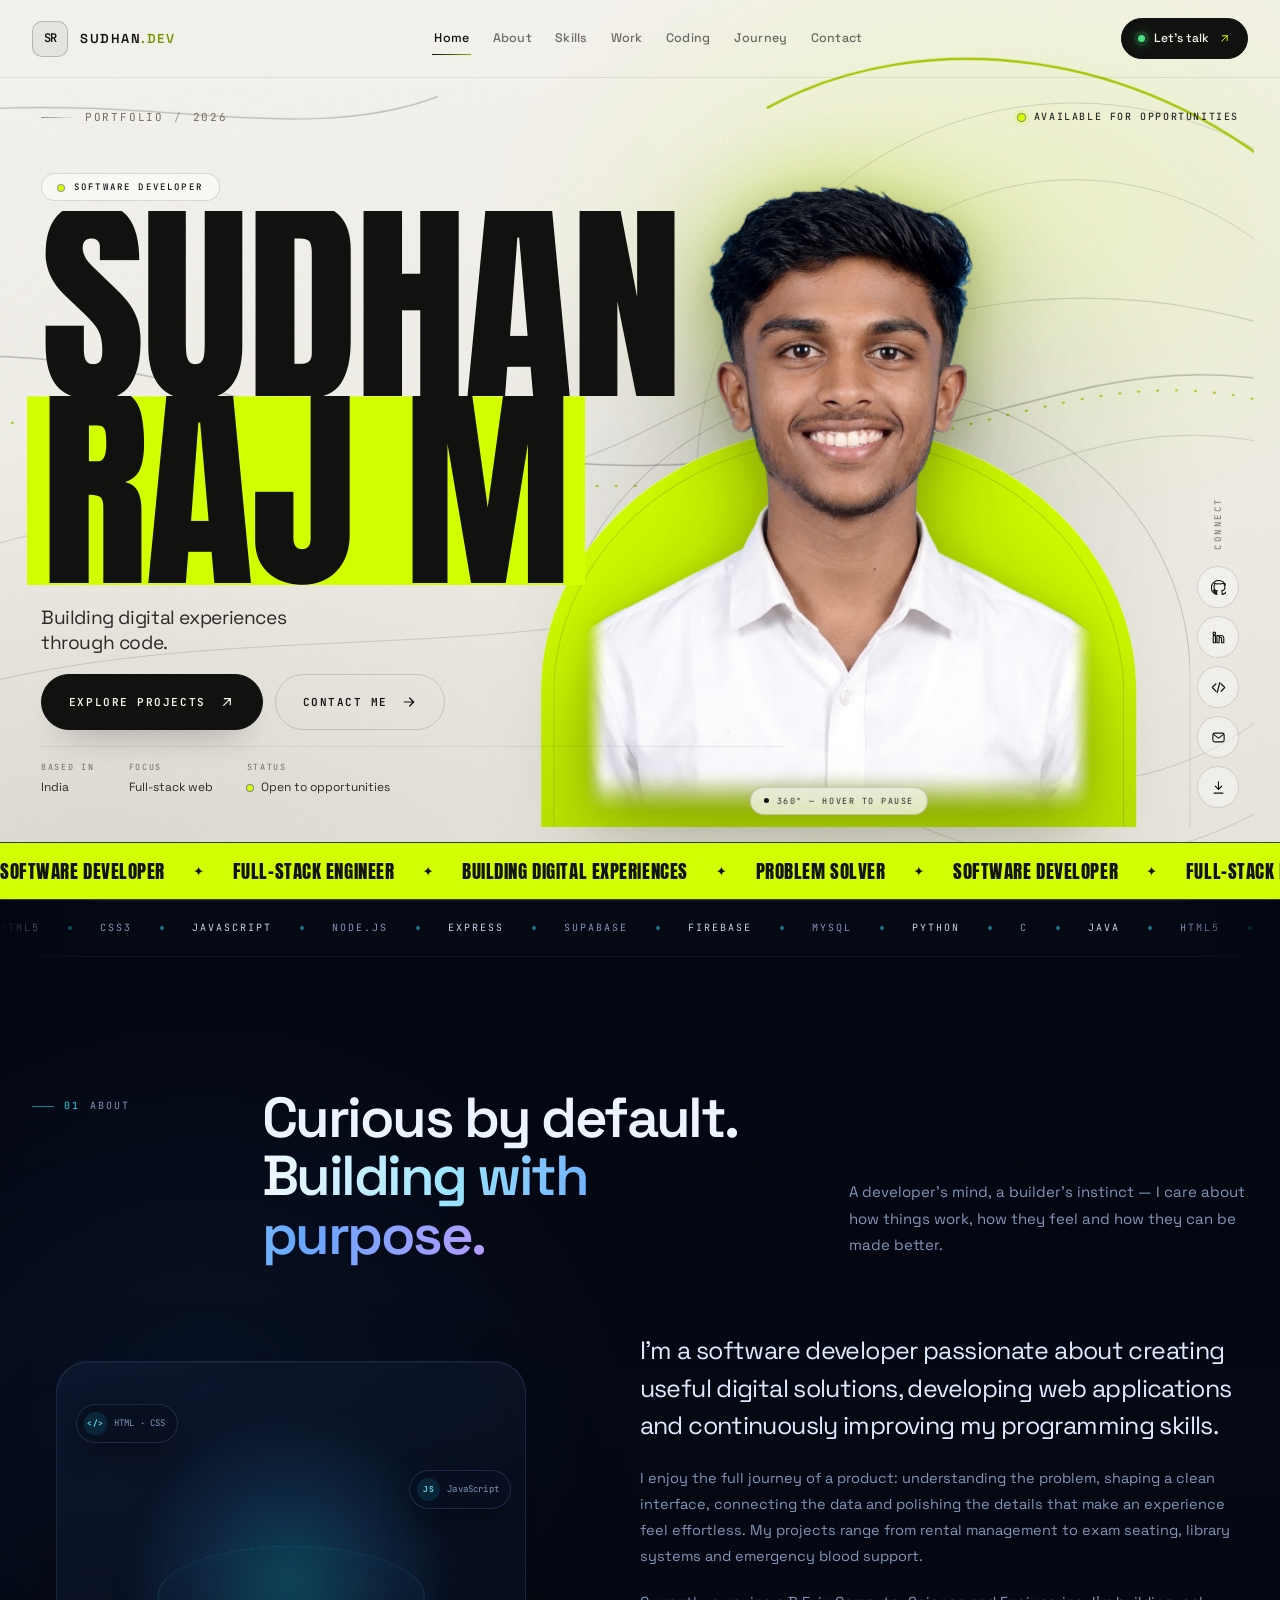
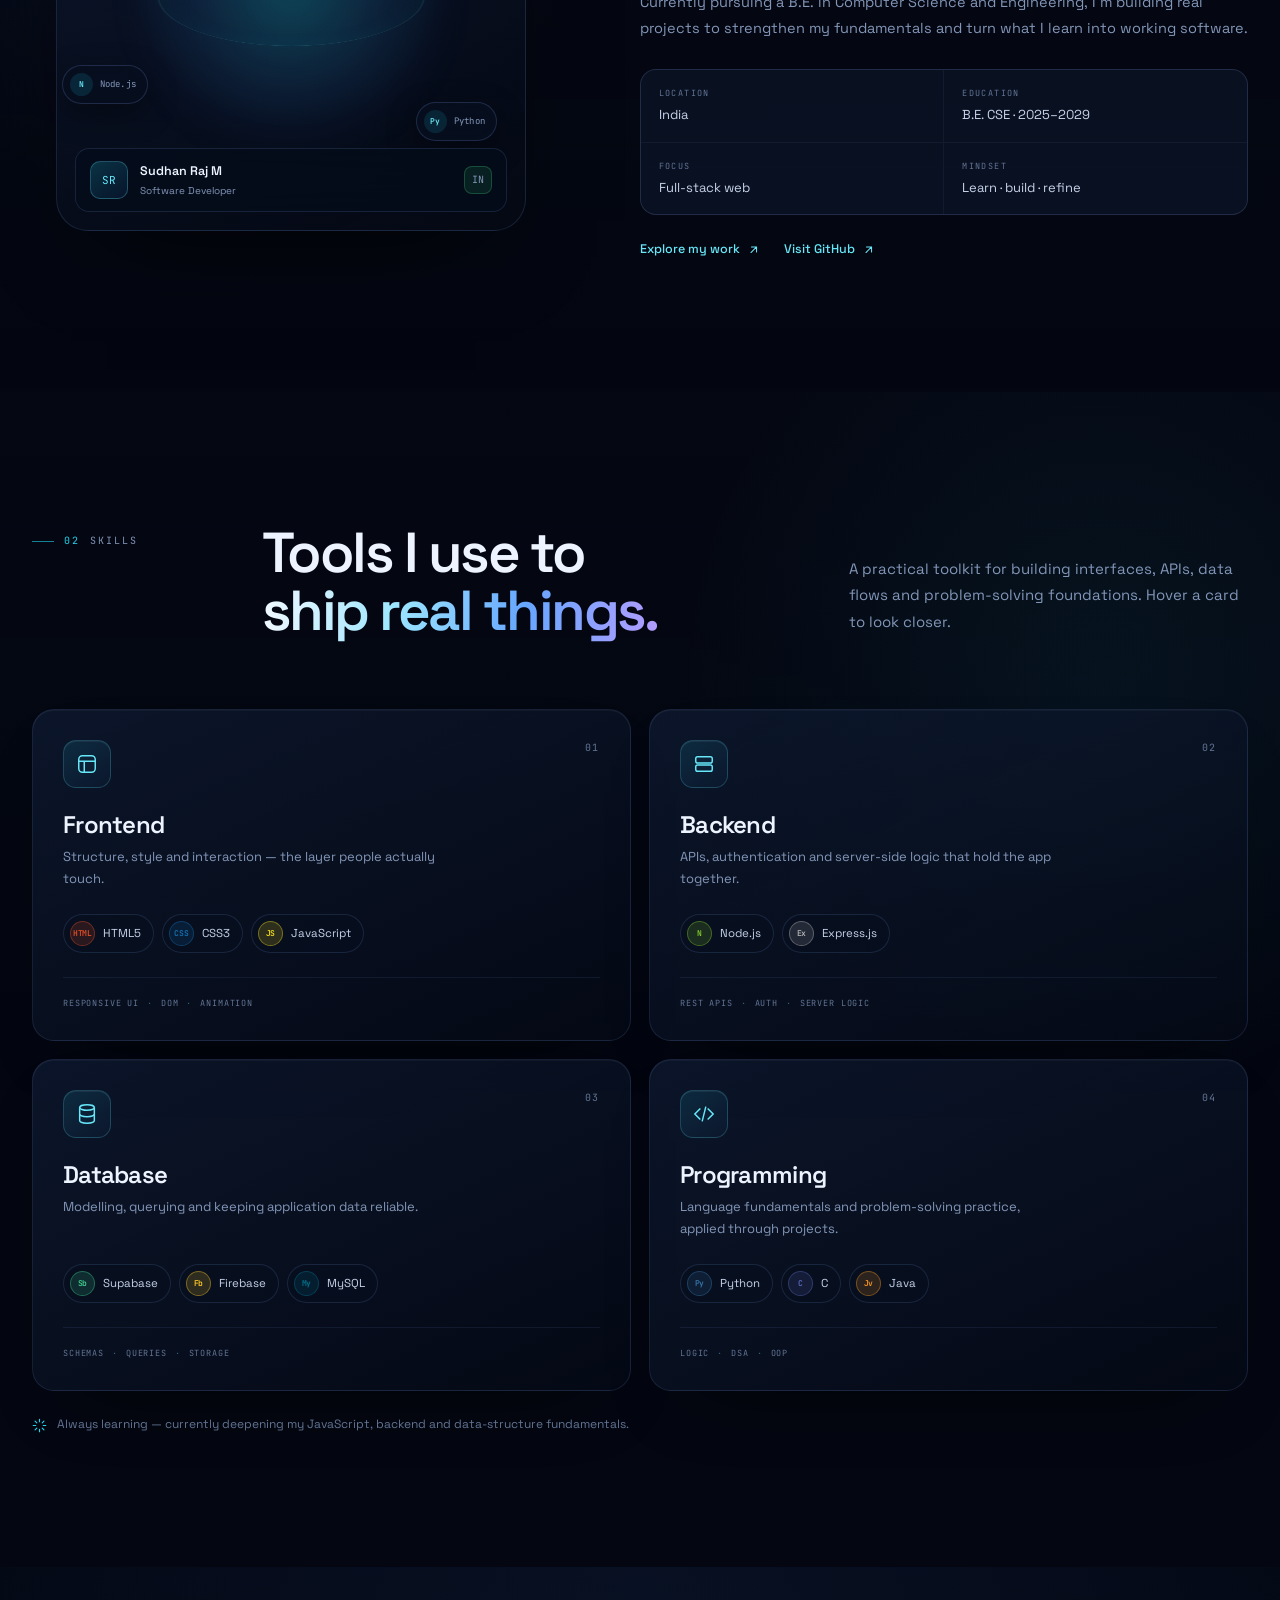
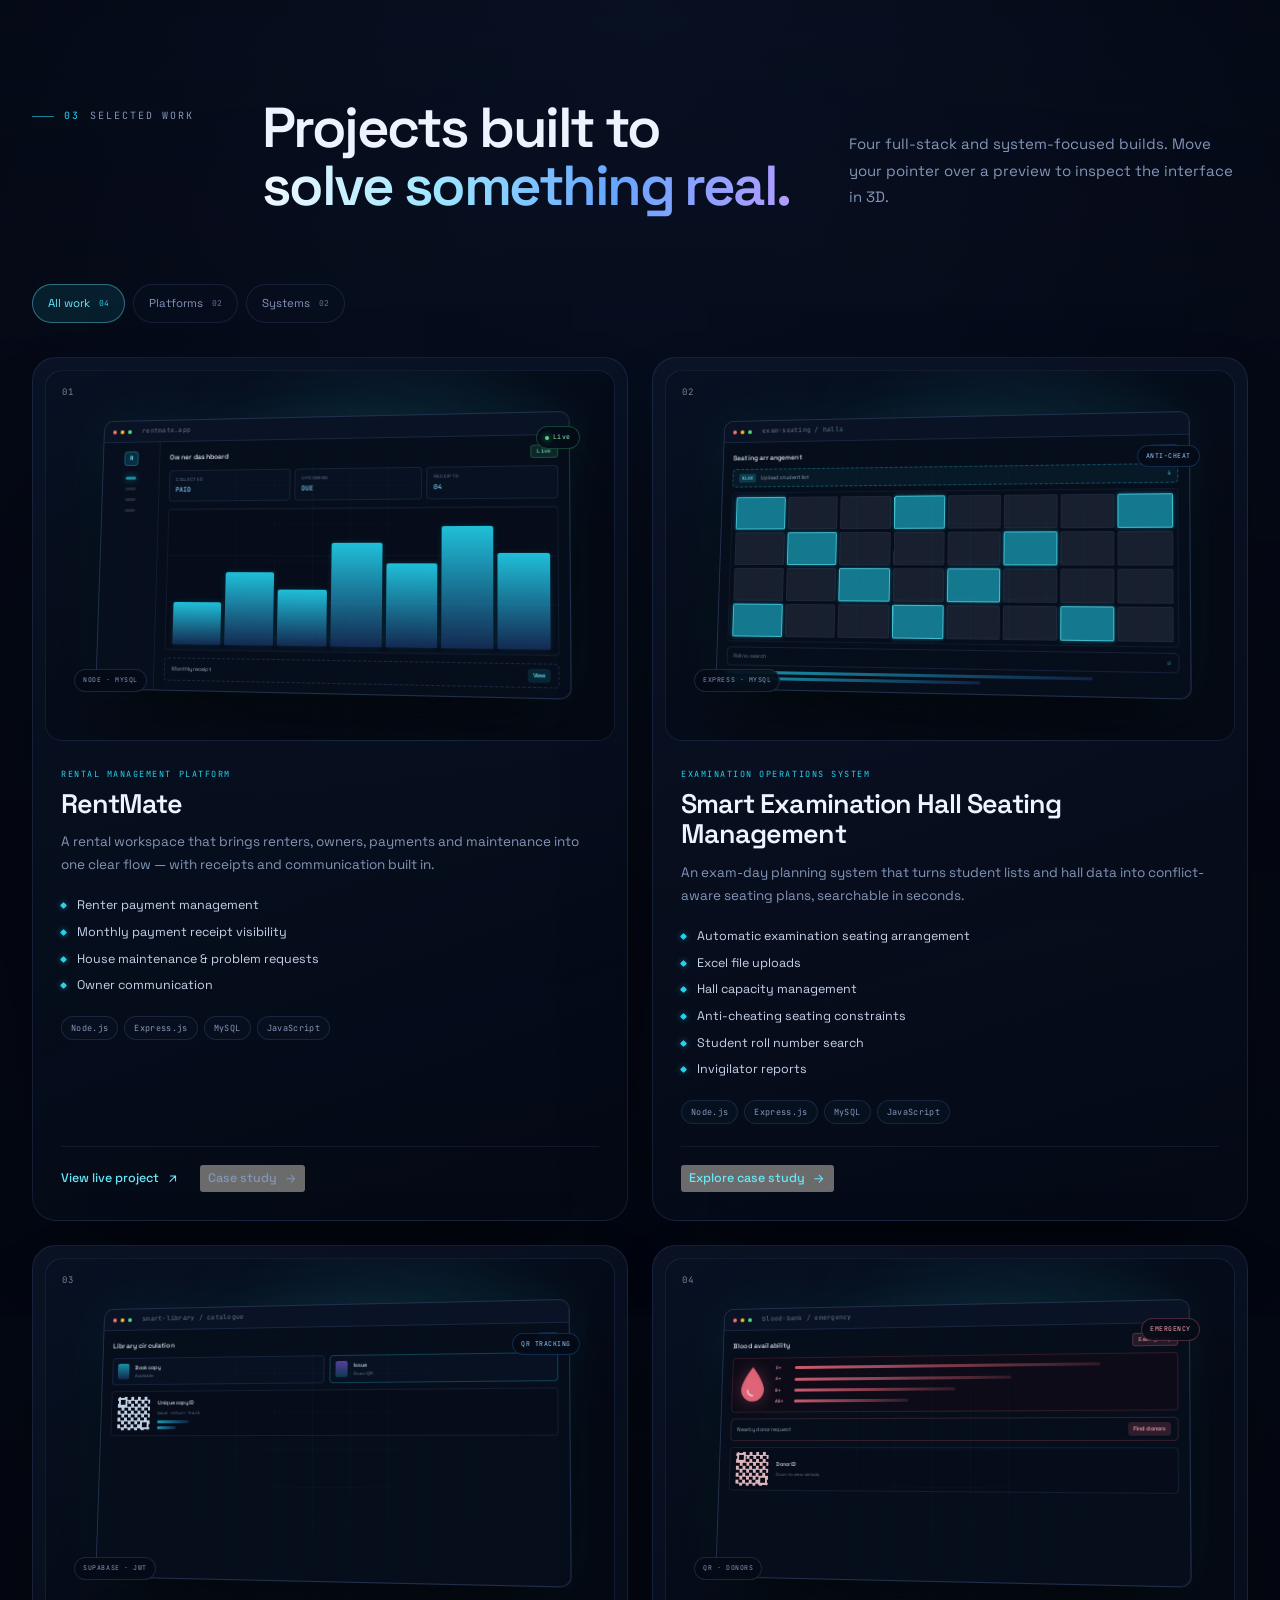
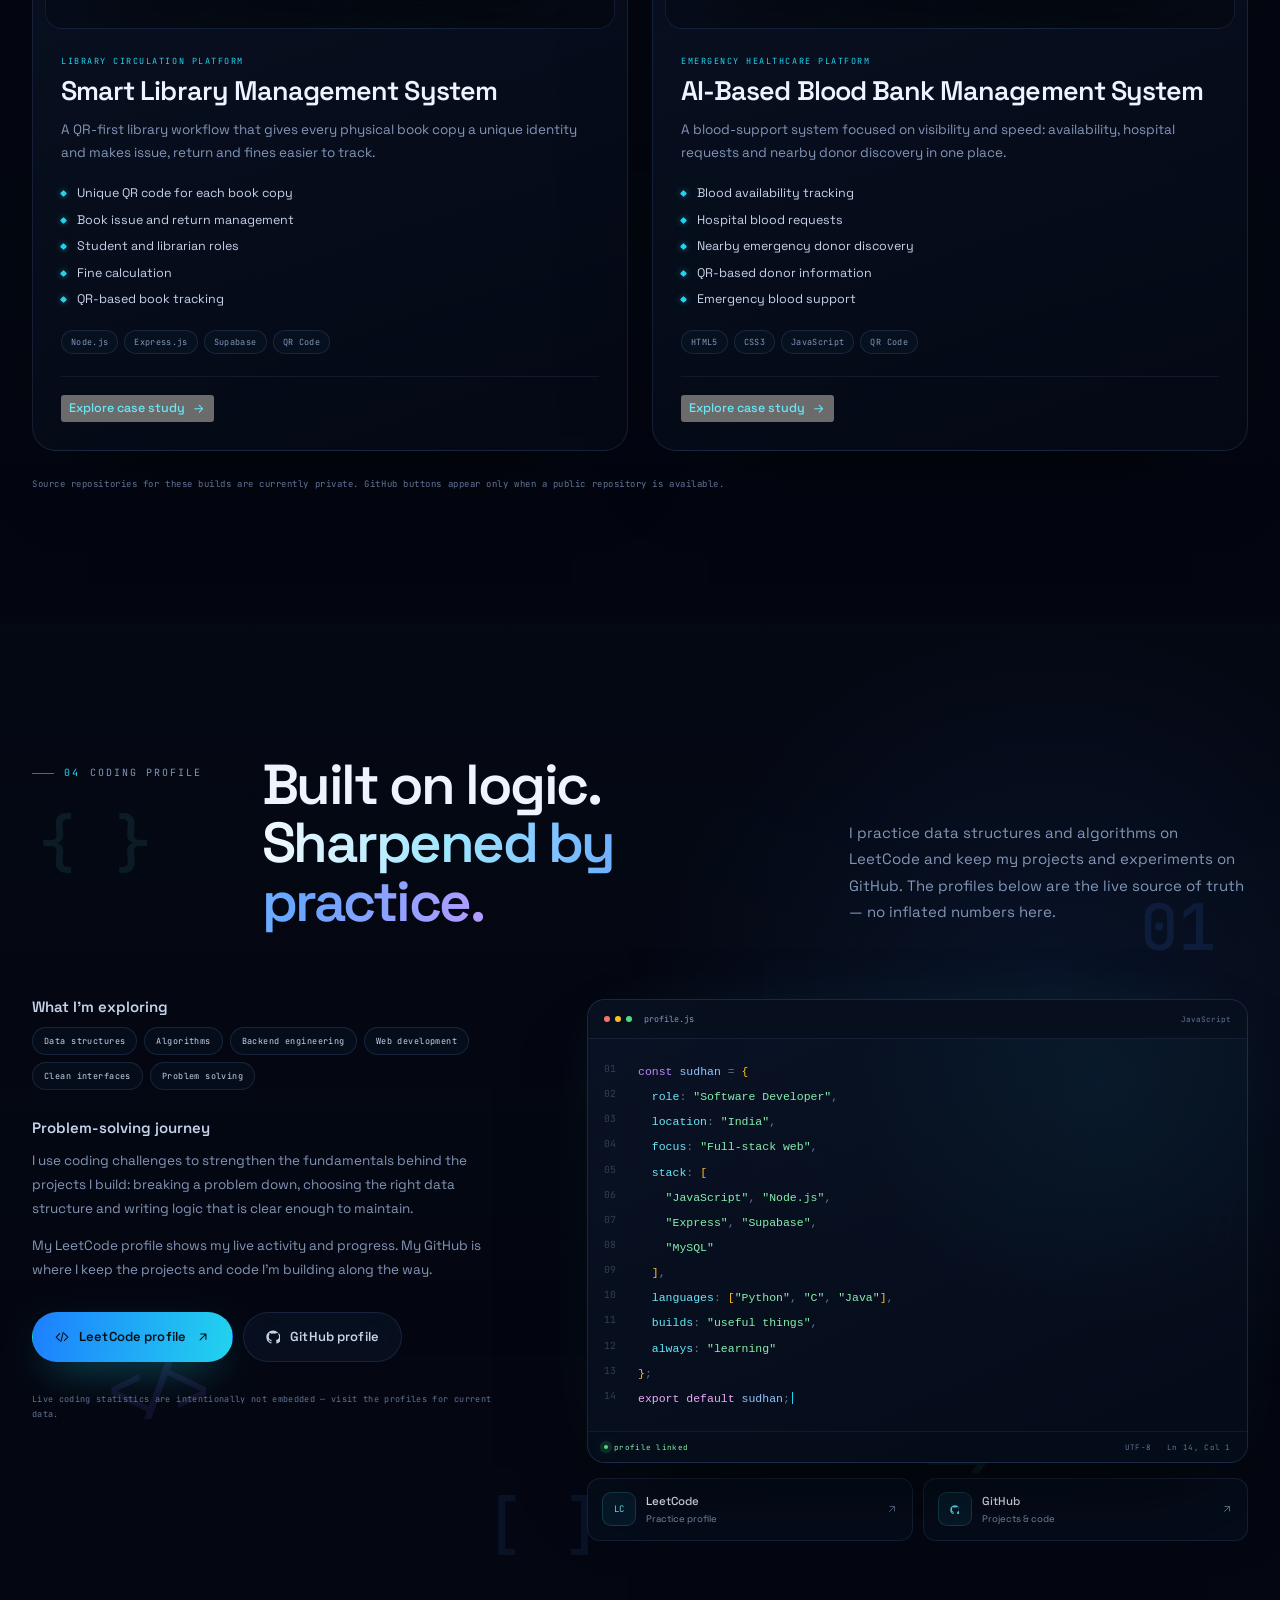
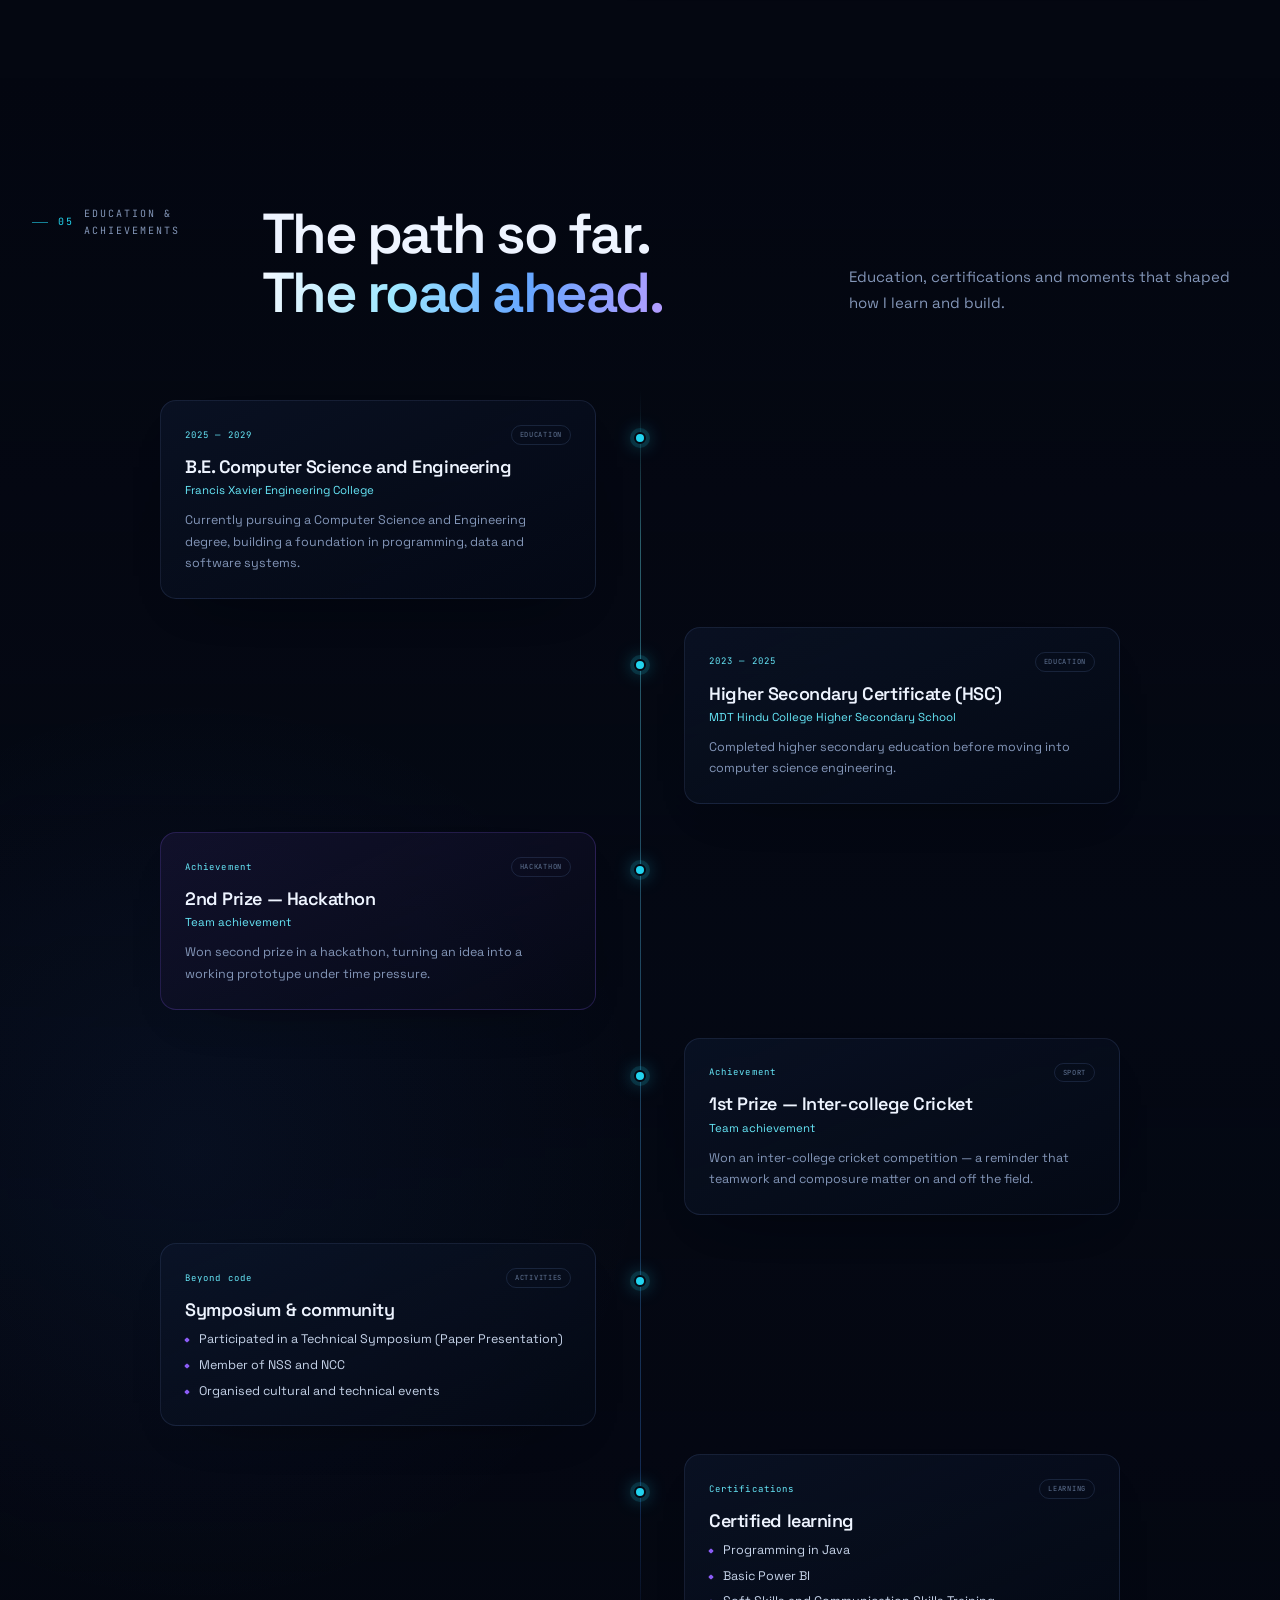
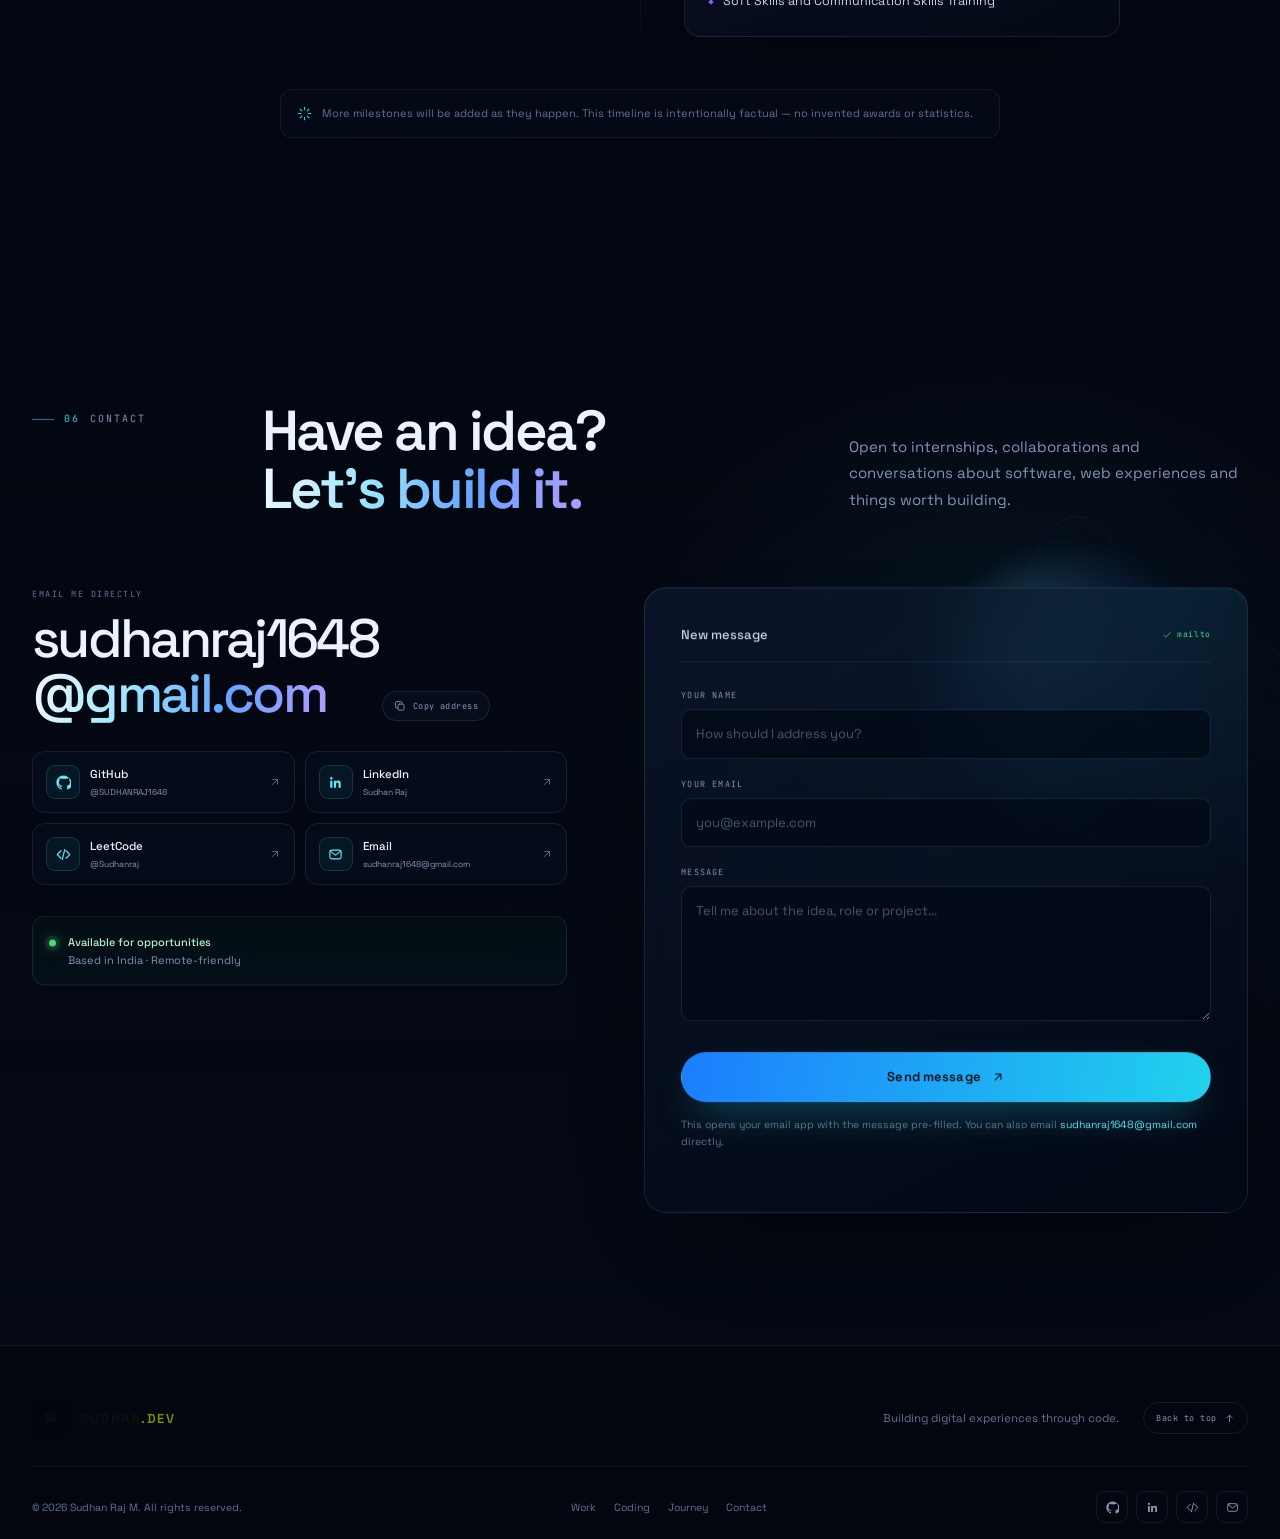
==== commit e9d8488b: "Give the hero heading a clean accessible name" ====
--- a/index.html
+++ b/index.html
@@ -198,7 +198,7 @@
 
         <div class="hero__layout">
           <div class="hero__content">
-            <h1 class="hero__title" id="heroTitle">
+            <h1 class="hero__title" id="heroTitle" aria-label="Sudhan Raj M">
               <span class="hero__hello">Software Developer</span>
               <span class="hero__name">
                 <span class="hero__name-mask"><span class="hero__name-line">Sudhan</span></span>
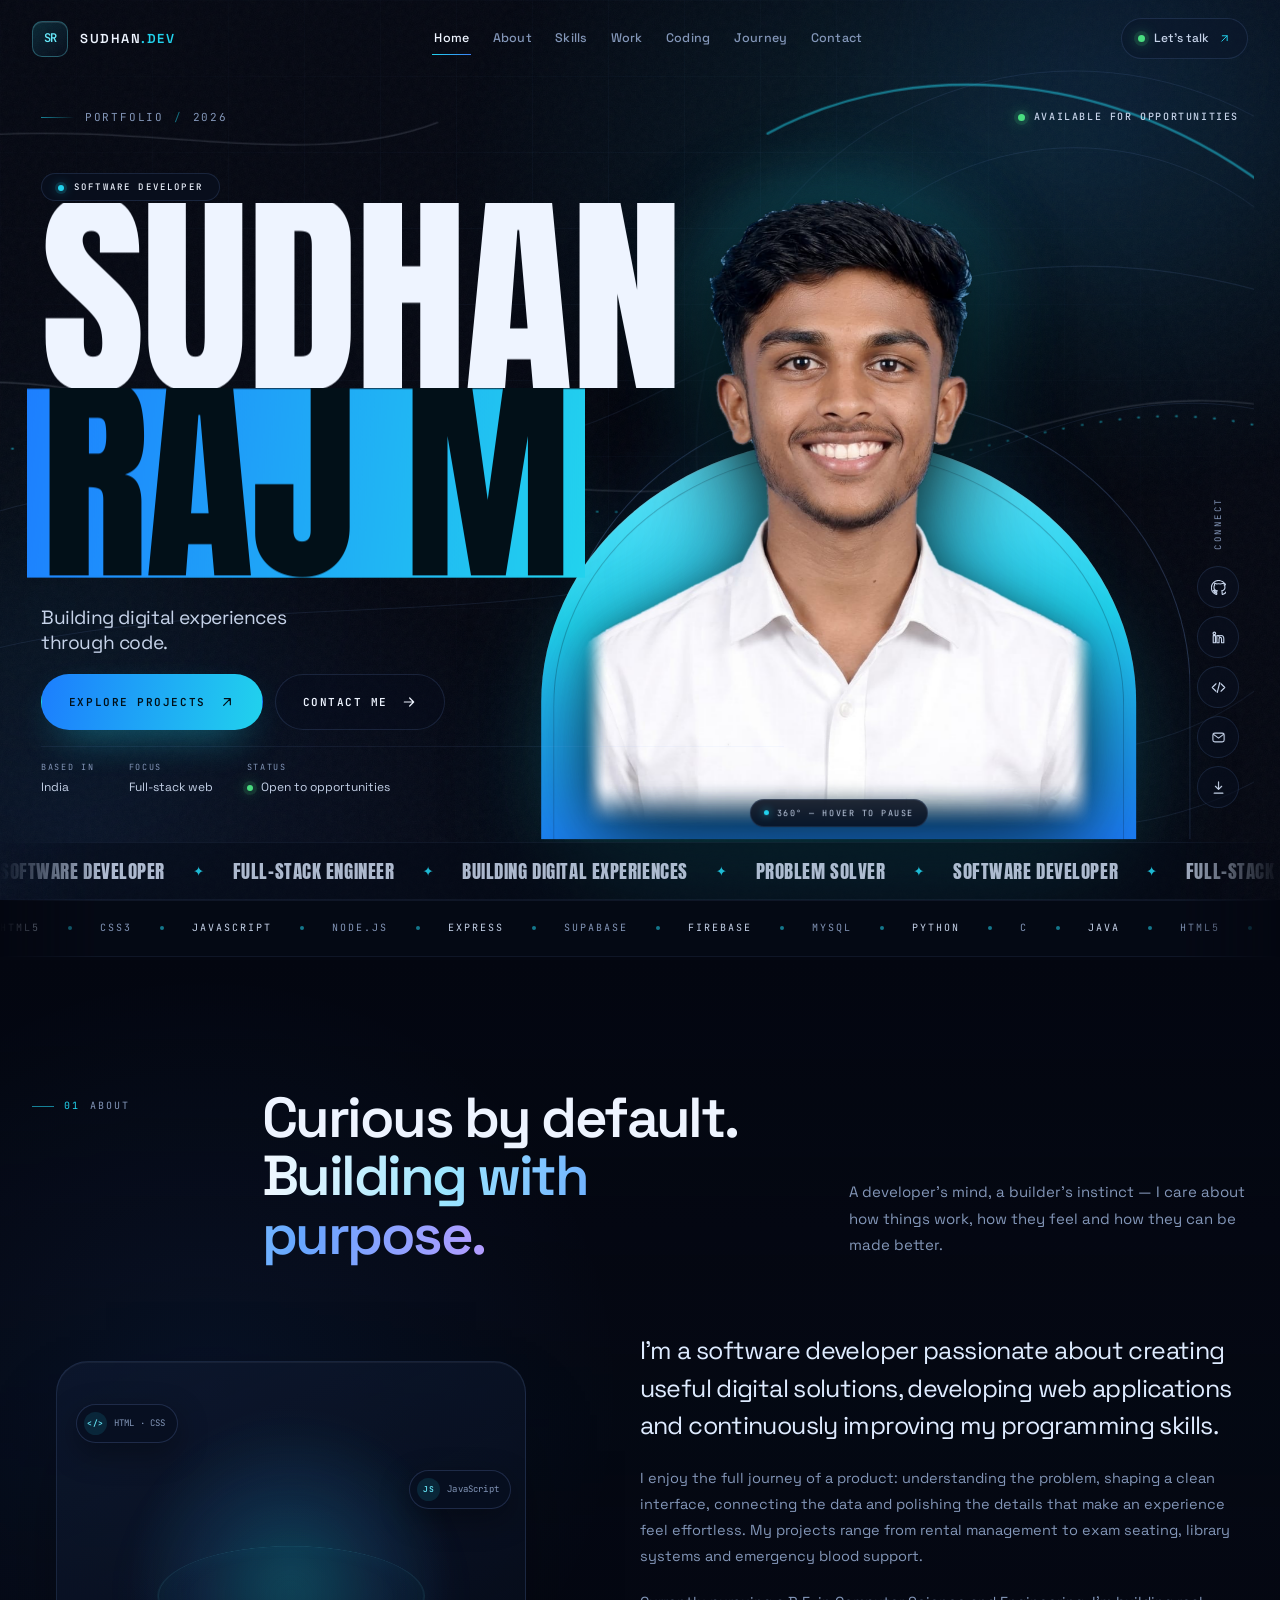
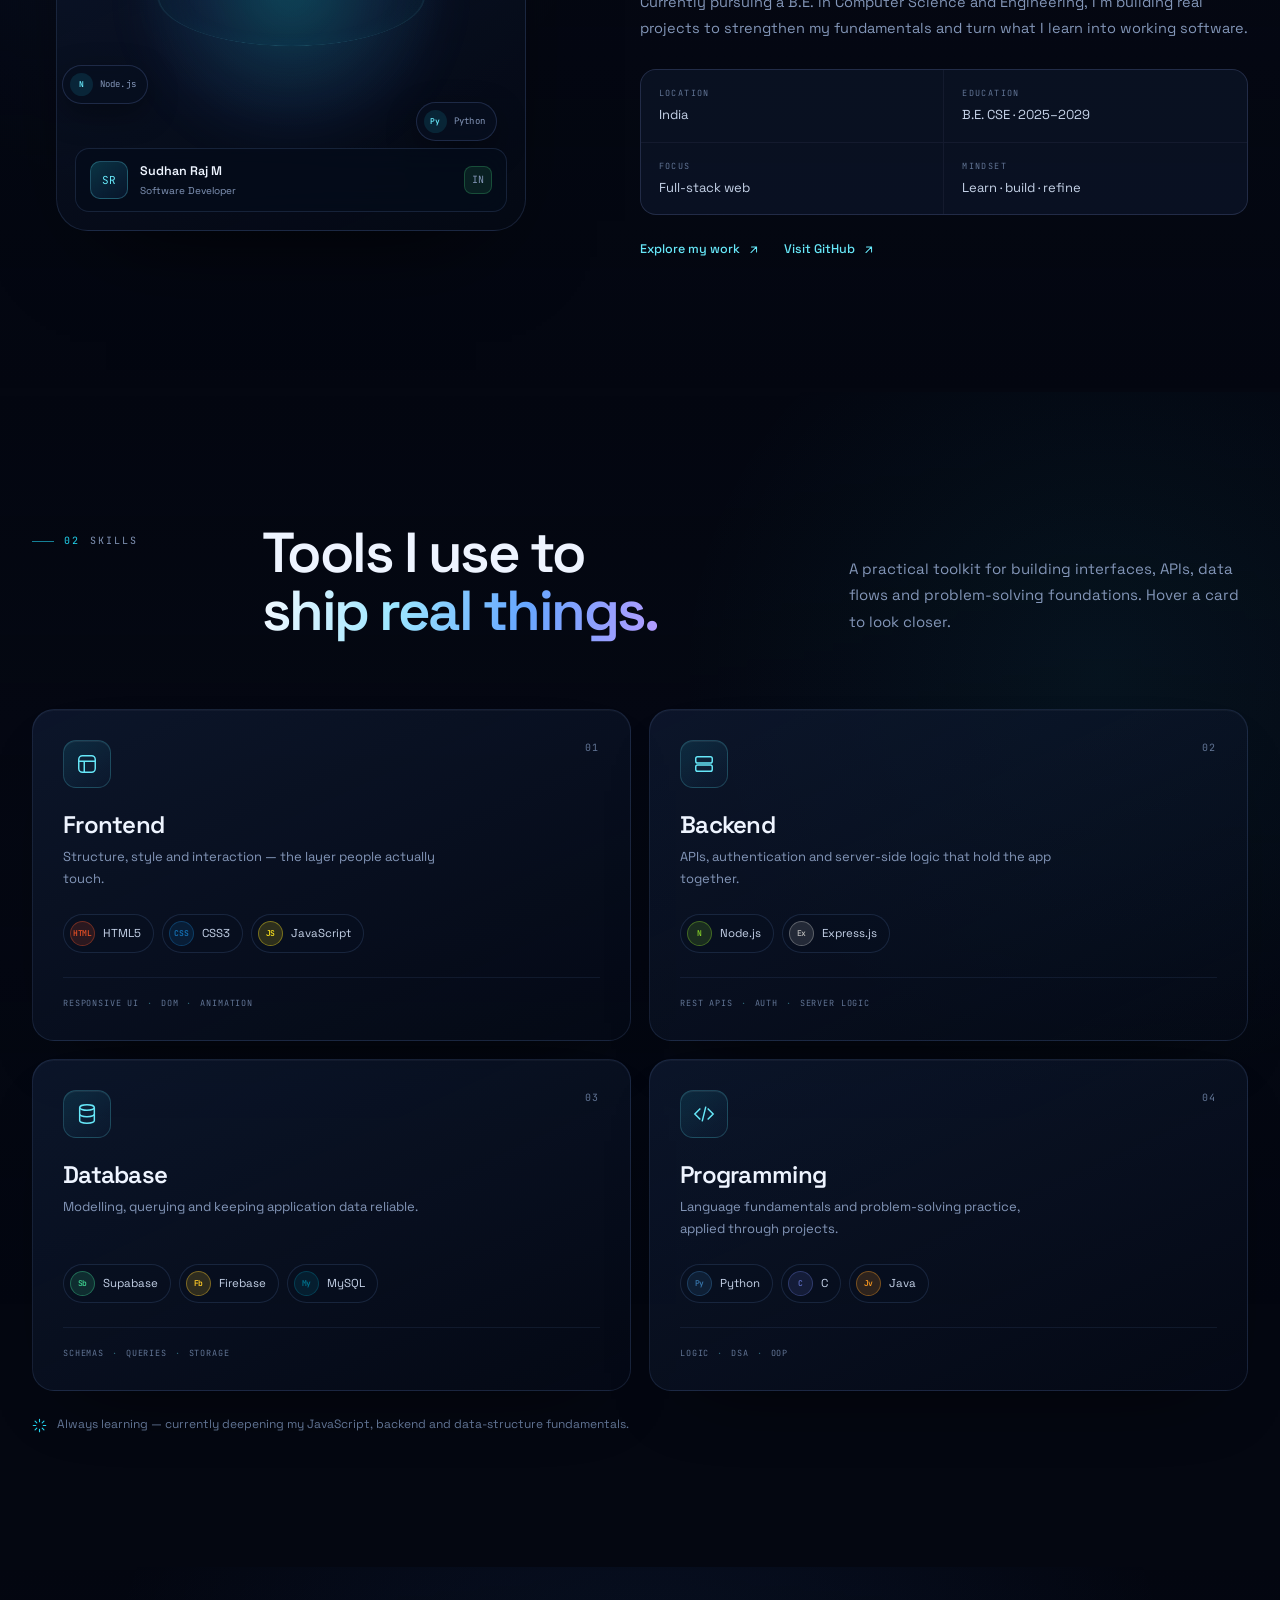
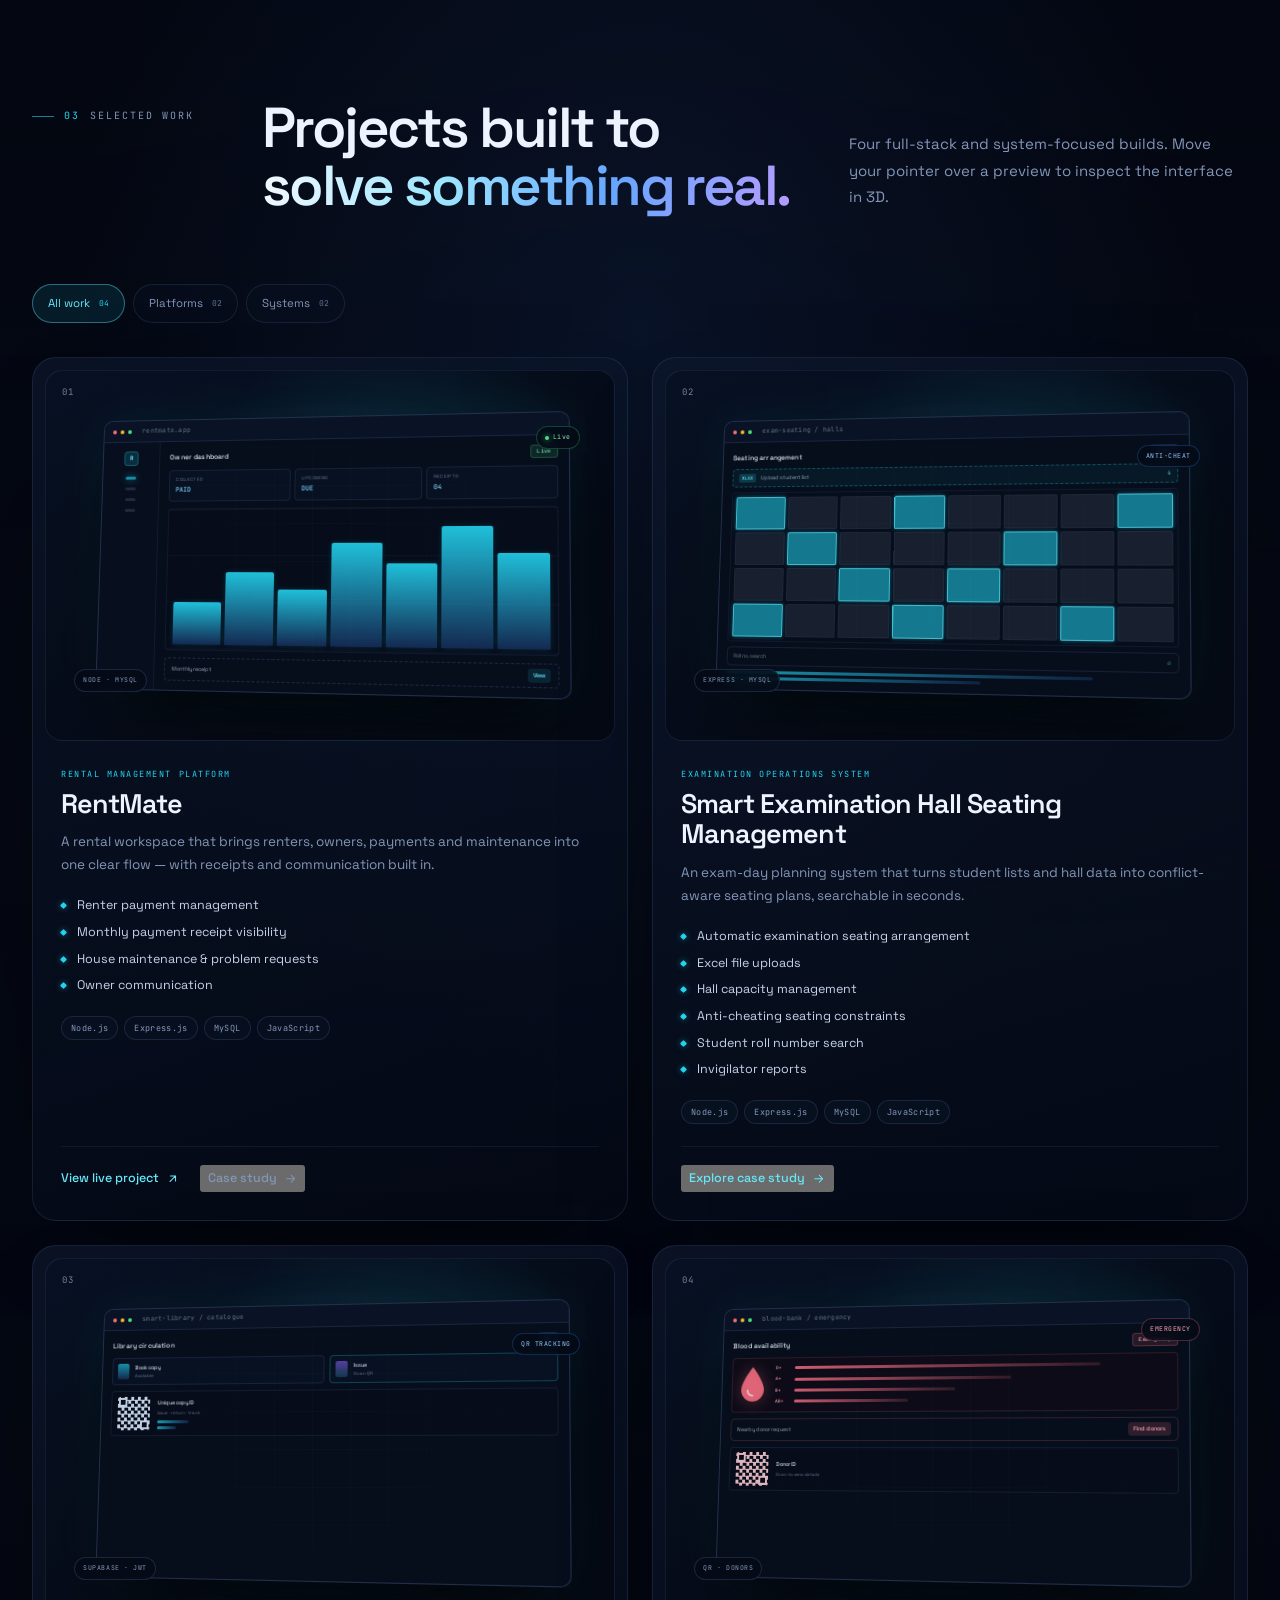
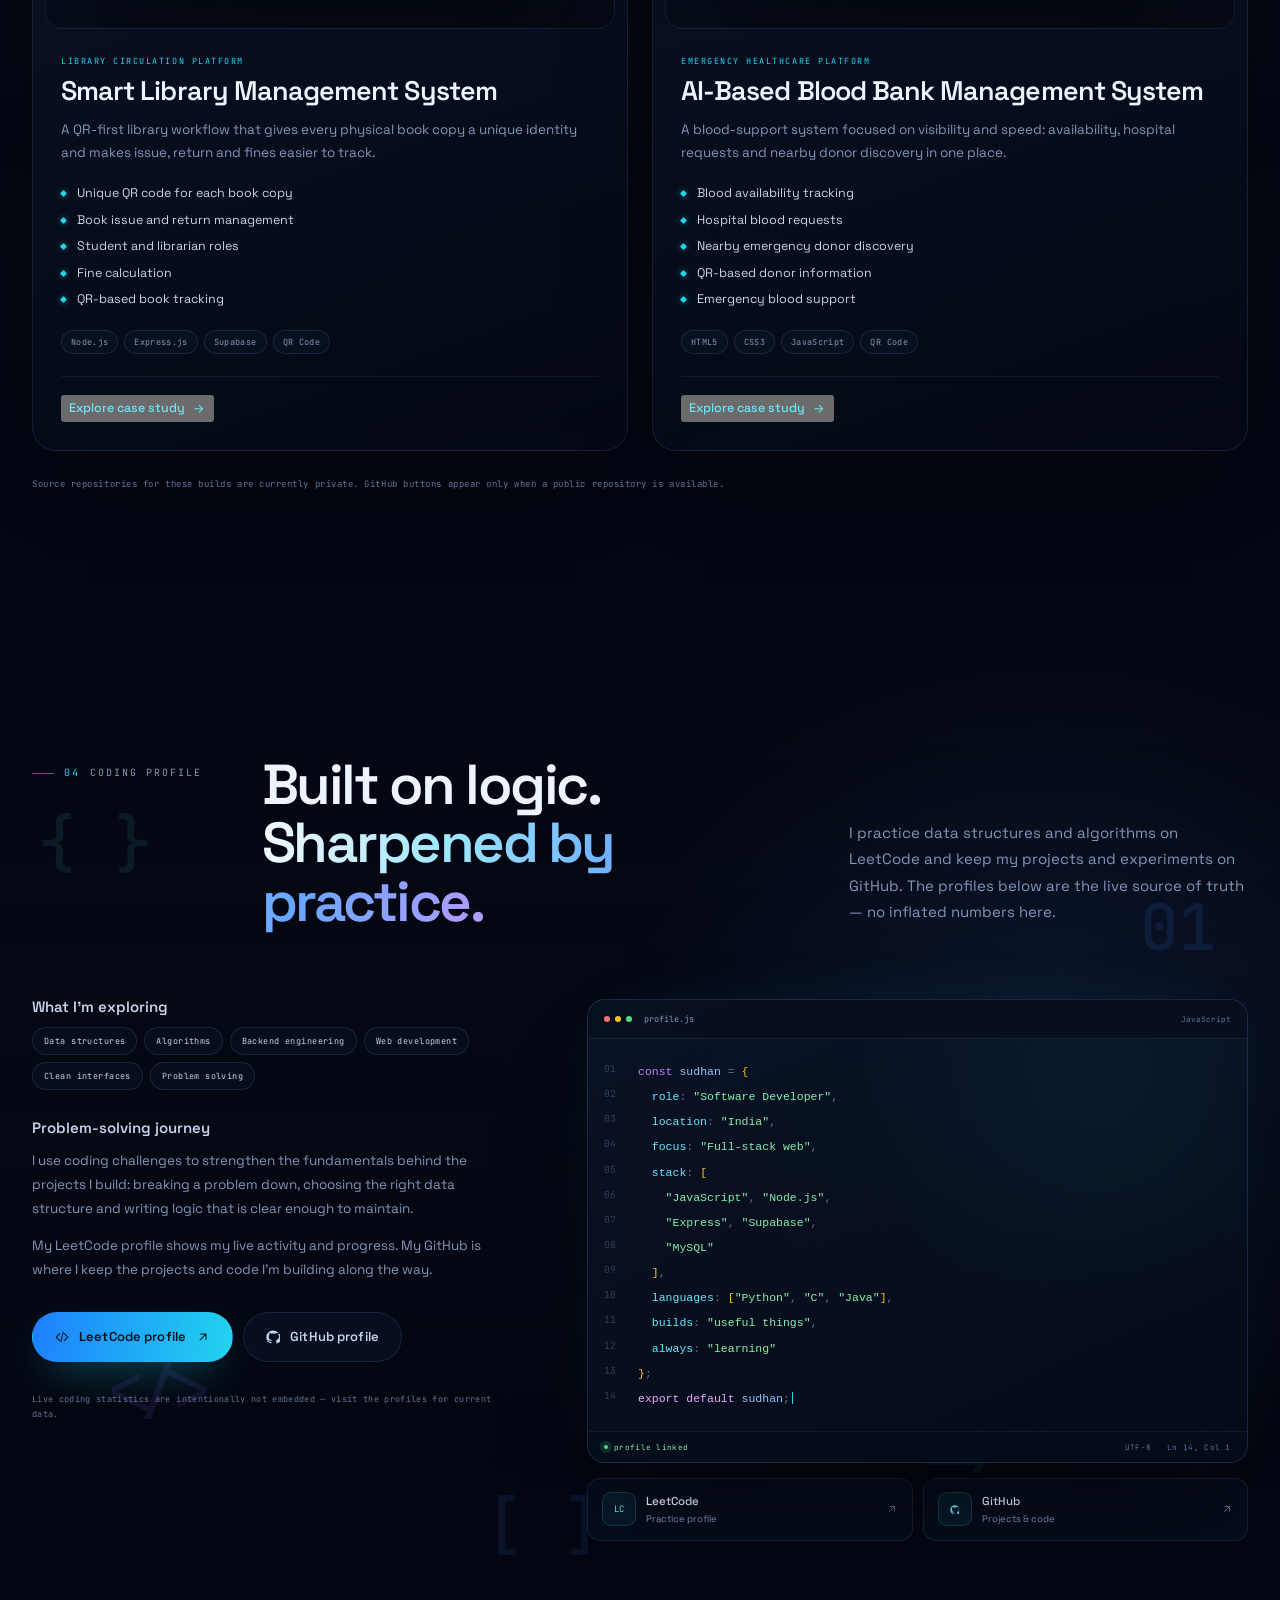
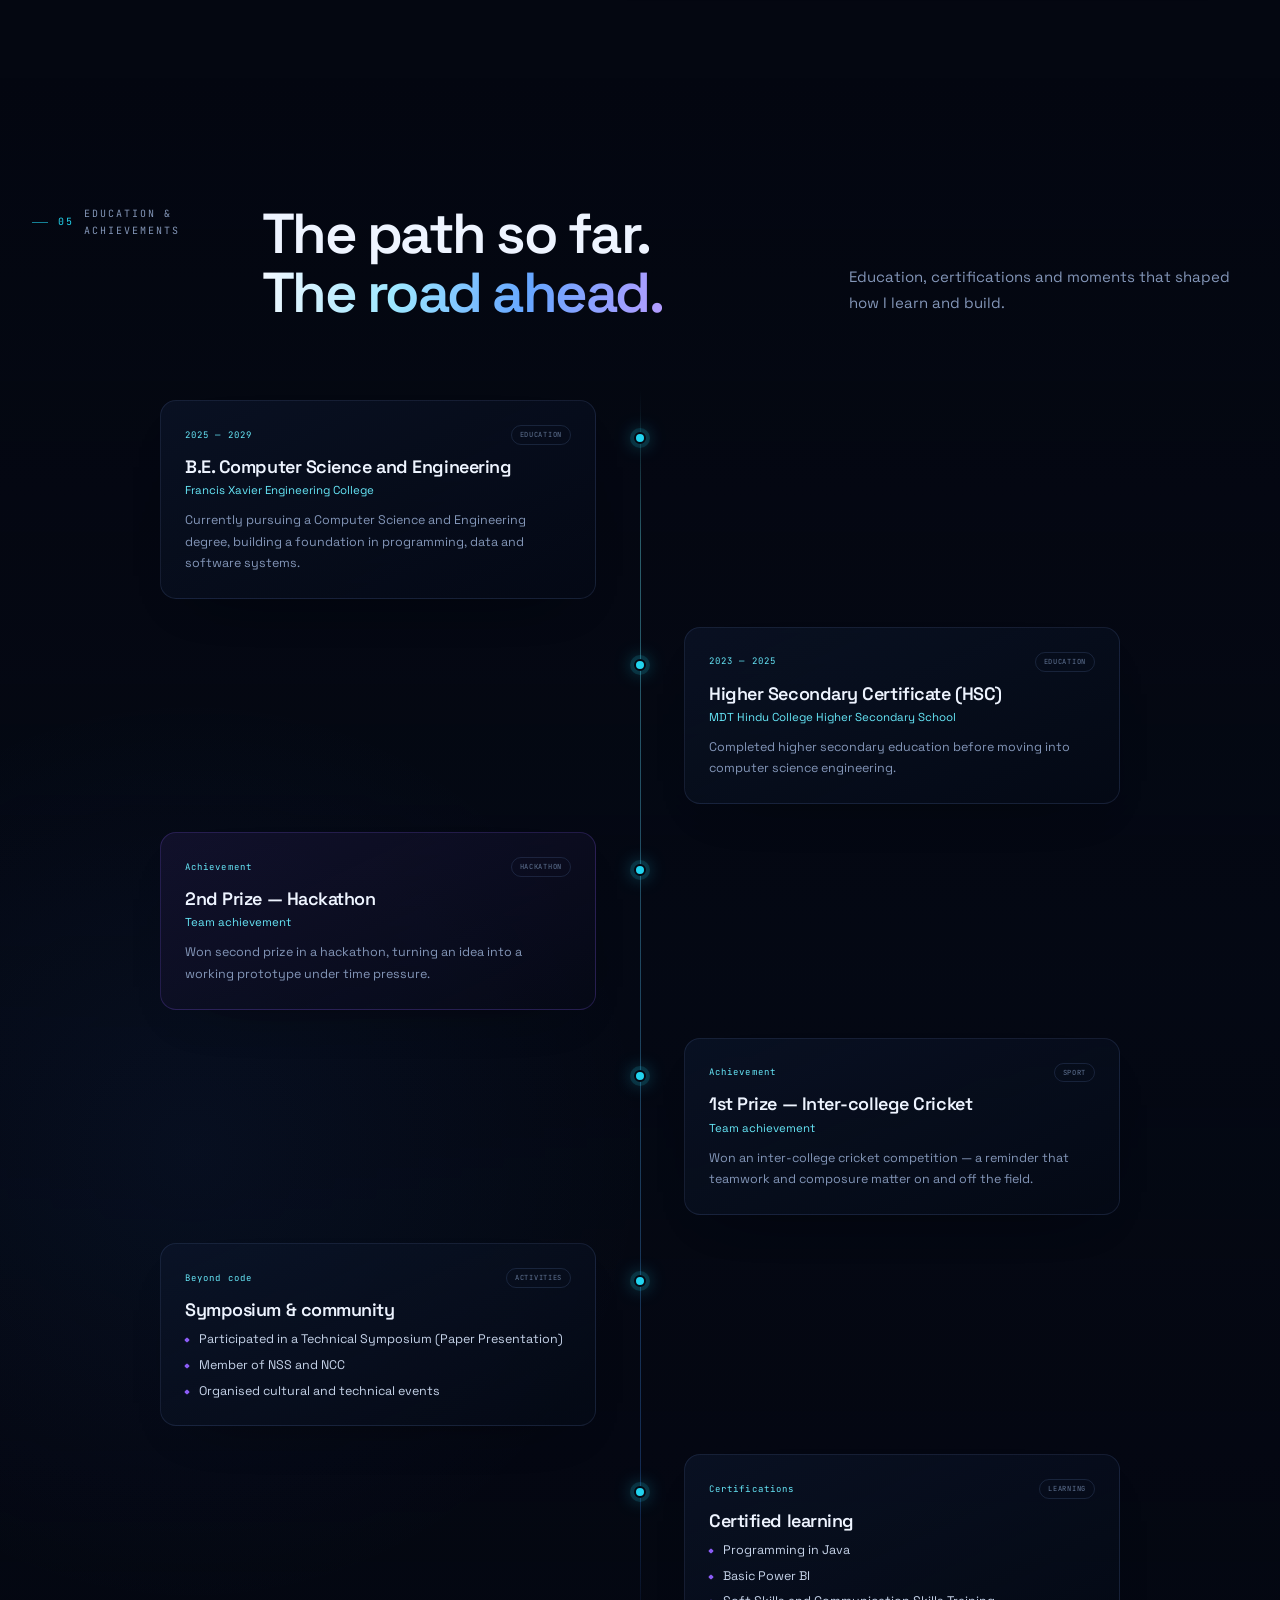
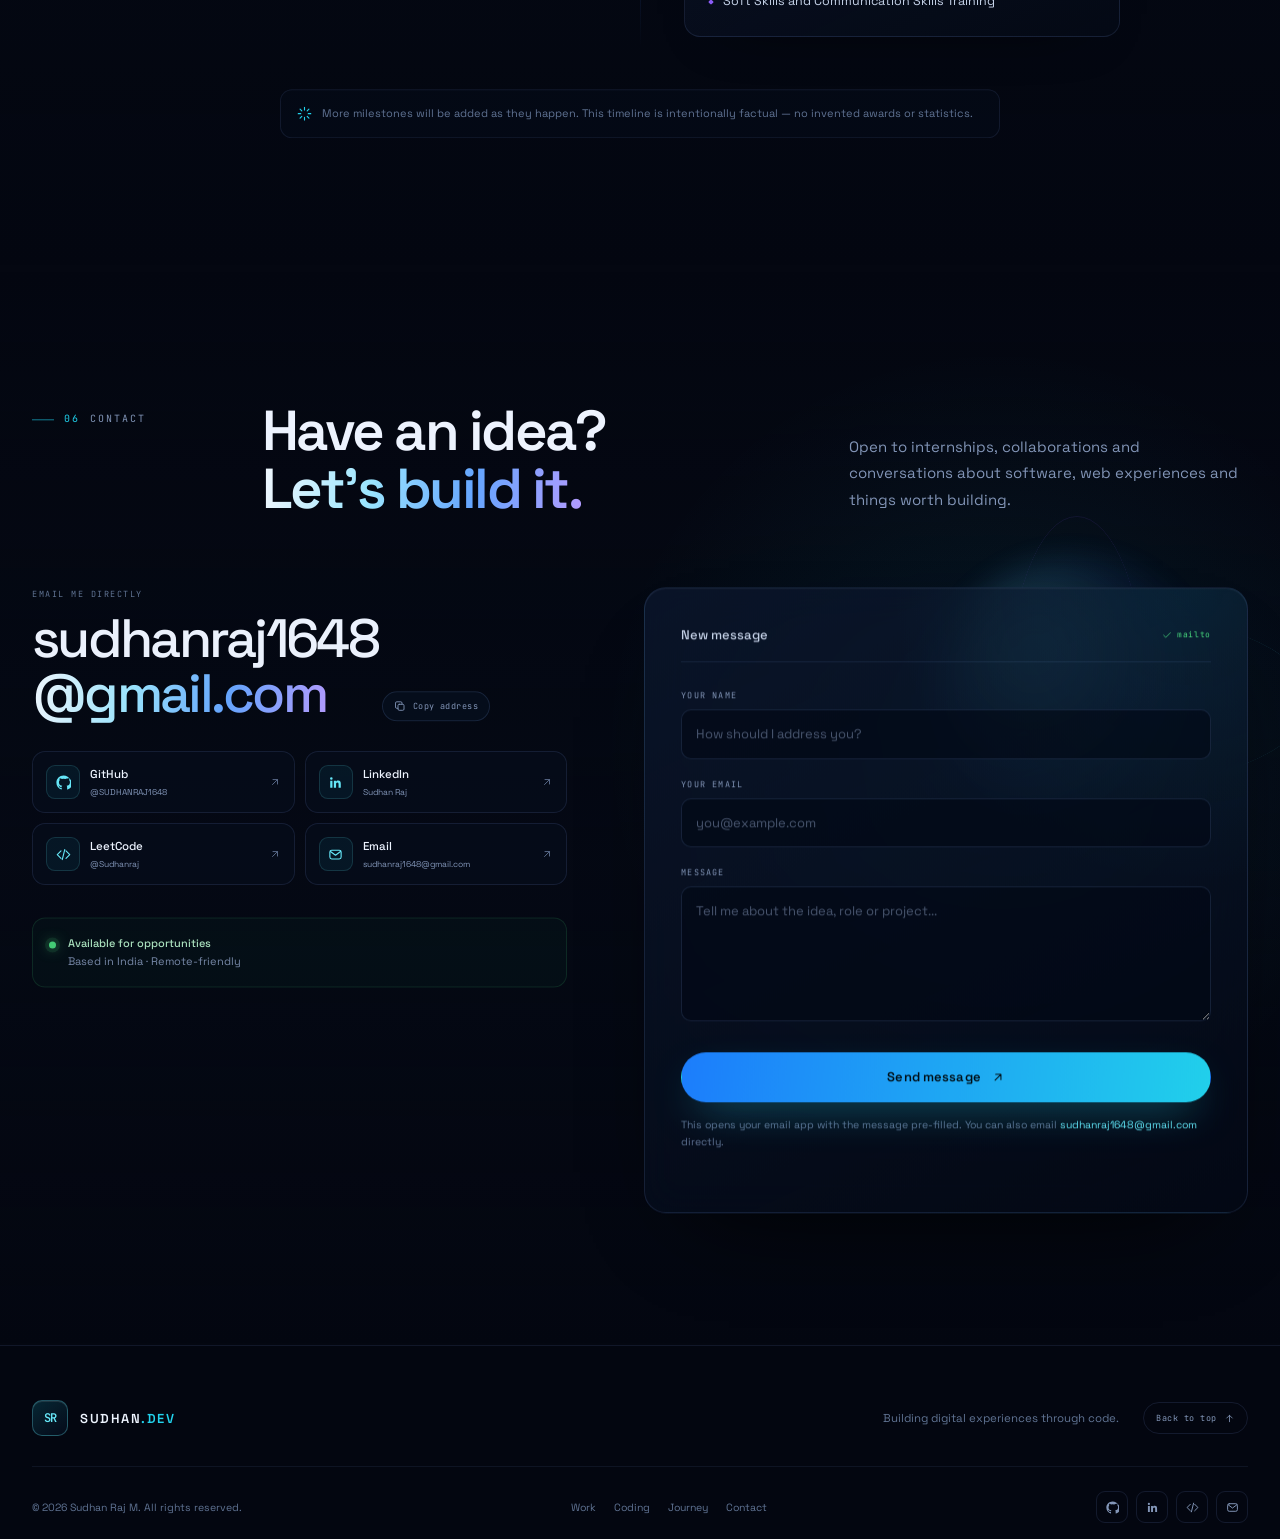
==== commit 92f8f1f1: "Unify the whole site on one dark palette Rebuild the editorial hero with the site tokens (--bg, --te" ====
--- a/index.html
+++ b/index.html
@@ -170,10 +170,10 @@
           </g>
           <g class="hero__curves-group hero__curves-group--near">
             <path class="hero__curve hero__curve--ink" d="M-80 438C226 306 508 540 892 512S1350 336 1680 478" stroke="currentColor" stroke-width="1.4" vector-effect="non-scaling-stroke"/>
-            <path class="hero__curve hero__curve--lime hero__curve--dash" d="M-80 520C266 372 604 596 968 520S1394 372 1680 520" stroke="currentColor" stroke-width="2" stroke-linecap="round" vector-effect="non-scaling-stroke"/>
-            <path class="hero__curve hero__curve--lime" d="M964 132C1128 42 1372 64 1548 232" stroke="currentColor" stroke-width="2.4" stroke-linecap="round" vector-effect="non-scaling-stroke"/>
+            <path class="hero__curve hero__curve--accent hero__curve--dash" d="M-80 520C266 372 604 596 968 520S1394 372 1680 520" stroke="currentColor" stroke-width="2" stroke-linecap="round" vector-effect="non-scaling-stroke"/>
+            <path class="hero__curve hero__curve--accent" d="M964 132C1128 42 1372 64 1548 232" stroke="currentColor" stroke-width="2.4" stroke-linecap="round" vector-effect="non-scaling-stroke"/>
             <path class="hero__curve hero__curve--ink" d="M-80 176C198 74 430 190 612 120" stroke="currentColor" stroke-width="1.2" vector-effect="non-scaling-stroke"/>
-            <circle cx="1548" cy="232" r="5.5" fill="currentColor" class="hero__curve-dot hero__curve--lime"/>
+            <circle cx="1548" cy="232" r="5.5" fill="currentColor" class="hero__curve-dot hero__curve--accent"/>
           </g>
         </svg>
         <span class="hero__grain"></span>
--- a/style.css
+++ b/style.css
@@ -10,6 +10,7 @@
 *::after { box-sizing: border-box; }
 
 :root {
+  color-scheme: dark;
   --bg: #040711;
   --bg-soft: #060b18;
   --bg-panel: rgba(10, 17, 33, 0.68);
@@ -18,6 +19,7 @@
   --line-strong: rgba(115, 190, 255, 0.34);
   --text: #eef4ff;
   --text-soft: #c6d3e9;
+  --ink-on-accent: #021018;
   --muted: #8396b8;
   --muted-dim: #617494;
   --blue: #3b82f6;
@@ -43,6 +45,7 @@
 }
 
 html {
+  background: var(--bg);
   scroll-behavior: smooth;
   scroll-padding-top: calc(var(--nav-h) + 24px);
   -webkit-text-size-adjust: 100%;
@@ -66,7 +69,7 @@
 
 ::selection {
   background: rgba(34, 211, 238, 0.28);
-  color: #fff;
+  color: var(--text);
 }
 
 img, svg, canvas { display: block; max-width: 100%; }
@@ -115,7 +118,7 @@
   padding: 10px 18px;
   border-radius: 10px;
   background: var(--cyan);
-  color: #021018;
+  color: var(--ink-on-accent);
   font-weight: 600;
   transform: translateY(-160%);
   transition: transform 0.25s var(--ease);
@@ -513,7 +516,7 @@
   transform: translateY(-2px);
   border-color: var(--line-strong);
   background: rgba(16, 32, 60, 0.8);
-  color: #fff;
+  color: var(--text);
 }
 
 .header-cta .icon { color: var(--cyan); }
@@ -719,7 +722,7 @@
 
 .btn--primary {
   background: linear-gradient(100deg, #1d7fff, #22d3ee);
-  color: #021018;
+  color: var(--ink-on-accent);
   box-shadow: 0 16px 44px -18px rgba(34, 211, 238, 0.75);
 }
 
@@ -747,7 +750,7 @@
 .btn--glass:hover {
   border-color: var(--line-strong);
   background: rgba(17, 33, 62, 0.78);
-  color: #fff;
+  color: var(--text);
 }
 
 .btn--quiet {
@@ -768,7 +771,7 @@
   transition: color 0.25s, gap 0.25s var(--ease);
 }
 
-.text-link:hover { color: #fff; gap: 11px; }
+.text-link:hover { color: var(--text); gap: 11px; }
 .text-link--muted { color: var(--muted); }
 .text-link--muted:hover { color: var(--text); }
 
@@ -1670,7 +1673,7 @@
 .skills {
   background:
     radial-gradient(circle at 86% 24%, rgba(34, 211, 238, 0.06), transparent 30%),
-    linear-gradient(180deg, rgba(6, 12, 25, 0.22), transparent 60%);
+    linear-gradient(180deg, transparent, rgba(6, 12, 25, 0.22) 38%, transparent 78%);
 }
 
 .skills__grid {
@@ -1858,7 +1861,7 @@
 /* ---------- 13. Work / projects ---------- */
 .work {
   background:
-    radial-gradient(circle at 50% 0%, rgba(59, 130, 246, 0.08), transparent 40%),
+    radial-gradient(ellipse 62% 52% at 50% 16%, rgba(59, 130, 246, 0.09), transparent 72%),
     linear-gradient(180deg, transparent, rgba(5, 10, 22, 0.5) 30%, transparent 100%);
 }
 
@@ -2524,7 +2527,7 @@
   overflow: hidden;
   background:
     radial-gradient(circle at 82% 40%, rgba(59, 130, 246, 0.1), transparent 34%),
-    linear-gradient(180deg, rgba(6, 12, 25, 0.38), transparent 70%);
+    linear-gradient(180deg, transparent, rgba(6, 12, 25, 0.38) 35%, transparent 82%);
 }
 
 .coding__symbols {
@@ -2896,7 +2899,7 @@
   overflow: hidden;
   background:
     radial-gradient(circle at 78% 44%, rgba(34, 211, 238, 0.08), transparent 34%),
-    linear-gradient(180deg, transparent, rgba(5, 11, 23, 0.6));
+    linear-gradient(180deg, transparent, rgba(5, 11, 23, 0.5) 55%, transparent);
 }
 
 .contact__orb {
@@ -3159,7 +3162,7 @@
   z-index: 1;
   padding: 54px 0 30px;
   border-top: 1px solid rgba(137, 174, 255, 0.1);
-  background: rgba(3, 6, 14, 0.7);
+  background: rgba(4, 7, 17, 0.72);
 }
 
 .site-footer__top {
@@ -3288,7 +3291,7 @@
   transition: border-color 0.3s, color 0.3s, transform 0.3s;
 }
 
-.modal__close:hover { border-color: rgba(103, 232, 249, 0.4); color: #fff; transform: rotate(6deg); }
+.modal__close:hover { border-color: rgba(103, 232, 249, 0.4); color: var(--text); transform: rotate(6deg); }
 .modal__close .icon { width: 14px; height: 14px; }
 
 .modal__visual {
@@ -3795,23 +3798,22 @@
 }
 
 /* ==========================================================================
-   24. Homepage hero — editorial light theme (Lando-inspired)
-   Everything here is scoped to .hero--nori (plus body.hero-in-view for the
-   fixed header/cursor while the hero is on screen). No :root token is
-   redefined, so About, Skills, Work, Coding, Journey and Contact keep the
-   site's navy/cyan design untouched.
+   24. Homepage hero — editorial dark theme (Lando-inspired layout)
+   Scoped to .hero--nori only. Colours are drawn from the site tokens so the
+   hero reads as the same surface as About, Skills, Work, Coding, Journey and
+   Contact: --bg, --text, --muted, --cyan, --blue and --line. No :root token is
+   redefined and no other section is touched.
    ========================================================================== */
 
 .hero--nori {
-  --hn-bg: #f1efe8;
-  --hn-bg-soft: #e8e5db;
-  --hn-ink: #111110;
-  --hn-ink-2: #2c2b27;
-  --hn-muted: #726e63;
-  --hn-line: rgba(17, 17, 16, 0.14);
-  --hn-line-soft: rgba(17, 17, 16, 0.07);
-  --hn-lime: #d2ff00;
-  --hn-lime-line: #a8c800;
+  --hn-ink: var(--text);
+  --hn-ink-2: var(--text-soft);
+  --hn-muted: var(--muted);
+  --hn-line: var(--line);
+  --hn-line-soft: rgba(137, 174, 255, 0.08);
+  --hn-accent: var(--cyan);
+  --hn-accent-soft: var(--cyan-soft);
+  --hn-accent-plate: linear-gradient(100deg, #1d7fff, #22d3ee);
   position: relative;
   display: block;
   min-height: 100svh;
@@ -3819,13 +3821,14 @@
   overflow: hidden;
   isolation: isolate;
   color: var(--hn-ink);
+  /* Both layers fade to transparent before the section edges, so the hero
+     blends into the page background with no seam at the top or bottom. */
   background:
-    radial-gradient(ellipse 58% 54% at 78% 24%, rgba(210, 255, 0, 0.17), transparent 68%),
-    radial-gradient(ellipse 70% 62% at 8% 96%, rgba(17, 17, 16, 0.06), transparent 72%),
-    linear-gradient(178deg, #f7f5ef 0%, var(--hn-bg) 48%, var(--hn-bg-soft) 100%);
-}
-
-/* The 3D workstation belongs to the old dark hero. Retire it visually. */
+    radial-gradient(ellipse 62% 56% at 78% 18%, rgba(34, 211, 238, 0.11), transparent 70%),
+    radial-gradient(ellipse 56% 50% at 6% 92%, rgba(59, 130, 246, 0.09), transparent 72%);
+}
+
+/* The 3D workstation belongs to the old hero. Retire it visually. */
 .hero--nori .hero__stage,
 .hero--nori .hero__hud { display: none; }
 
@@ -3850,18 +3853,18 @@
   will-change: transform;
 }
 
-.hero--nori .hero__curves-group--far { color: rgba(17, 17, 16, 0.15); }
-.hero--nori .hero__curves-group--near { color: rgba(17, 17, 16, 0.3); }
-
-.hero--nori .hero__curve--ink { color: rgba(17, 17, 16, 0.26); }
-.hero--nori .hero__curve--lime { color: var(--hn-lime-line); }
+.hero--nori .hero__curves-group--far { color: rgba(137, 174, 255, 0.1); }
+.hero--nori .hero__curves-group--near { color: rgba(137, 174, 255, 0.22); }
+
+.hero--nori .hero__curve--ink { color: rgba(198, 211, 233, 0.18); }
+.hero--nori .hero__curve--accent { color: rgba(34, 211, 238, 0.5); }
 
 .hero--nori .hero__curve--dash {
   stroke-dasharray: 1 18;
   animation: hnCurveDash 26s linear infinite;
 }
 
-.hero--nori .hero__curve-dot { color: var(--hn-lime-line); }
+.hero--nori .hero__curve-dot { color: var(--hn-accent-soft); }
 
 @keyframes hnCurveDash {
   to { stroke-dashoffset: -380; }
@@ -3870,8 +3873,8 @@
 .hero--nori .hero__grain {
   position: absolute;
   inset: 0;
-  opacity: 0.22;
-  mix-blend-mode: multiply;
+  opacity: 0.07;
+  mix-blend-mode: overlay;
   background-image: url("data:image/svg+xml,%3Csvg xmlns='http://www.w3.org/2000/svg' width='180' height='180'%3E%3Cfilter id='n'%3E%3CfeTurbulence type='fractalNoise' baseFrequency='0.82' numOctaves='3' stitchTiles='stitch'/%3E%3CfeColorMatrix type='saturate' values='0'/%3E%3C/filter%3E%3Crect width='100%25' height='100%25' filter='url(%23n)' opacity='0.55'/%3E%3C/svg%3E");
 }
 
@@ -3900,11 +3903,11 @@
 }
 
 .hero--nori .eyebrow__line {
-  background: linear-gradient(90deg, var(--hn-ink), transparent);
-  opacity: 0.45;
-}
-
-.hero--nori .eyebrow__sep { color: var(--hn-ink); opacity: 0.35; }
+  background: linear-gradient(90deg, var(--hn-accent), transparent);
+  opacity: 0.6;
+}
+
+.hero--nori .eyebrow__sep { color: var(--hn-accent); opacity: 0.5; }
 
 .hero--nori .hero__status {
   display: inline-flex;
@@ -3922,14 +3925,9 @@
   width: 7px;
   height: 7px;
   border-radius: 50%;
-  background: var(--hn-lime);
-  box-shadow: 0 0 0 1px rgba(17, 17, 16, 0.45), 0 0 0 4px rgba(210, 255, 0, 0.22);
-  animation: hnPulse 2.6s ease-in-out infinite;
-}
-
-@keyframes hnPulse {
-  0%, 100% { box-shadow: 0 0 0 1px rgba(17, 17, 16, 0.45), 0 0 0 3px rgba(210, 255, 0, 0.22); }
-  50% { box-shadow: 0 0 0 1px rgba(17, 17, 16, 0.45), 0 0 0 7px rgba(210, 255, 0, 0.06); }
+  background: var(--green);
+  box-shadow: 0 0 0 4px rgba(74, 222, 128, 0.12), 0 0 14px rgba(74, 222, 128, 0.8);
+  animation: statusPulse 2.6s ease-in-out infinite;
 }
 
 .hero--nori .hero__layout {
@@ -3964,7 +3962,7 @@
   padding: 9px 16px 8px;
   border: 1px solid var(--hn-line);
   border-radius: 999px;
-  background: rgba(255, 255, 255, 0.55);
+  background: var(--bg-panel);
   font-family: var(--font-mono);
   font-size: clamp(9px, 0.66vw, 11px);
   font-weight: 500;
@@ -3972,8 +3970,8 @@
   letter-spacing: 0.24em;
   text-transform: uppercase;
   color: var(--hn-ink);
-  backdrop-filter: blur(6px);
-  -webkit-backdrop-filter: blur(6px);
+  backdrop-filter: blur(10px);
+  -webkit-backdrop-filter: blur(10px);
 }
 
 .hero--nori .hero__hello::before {
@@ -3981,8 +3979,8 @@
   width: 6px;
   height: 6px;
   border-radius: 50%;
-  background: var(--hn-lime);
-  box-shadow: 0 0 0 1px rgba(17, 17, 16, 0.42);
+  background: var(--hn-accent);
+  box-shadow: 0 0 0 3px rgba(34, 211, 238, 0.14), 0 0 12px rgba(34, 211, 238, 0.7);
 }
 
 .hero--nori .hero__name {
@@ -4018,7 +4016,10 @@
 .hero--nori .hero__name-line--accent {
   width: fit-content;
   padding: 0 0.07em 0.02em 0.06em;
-  background: var(--hn-lime);
+  background: var(--hn-accent-plate);
+  color: var(--ink-on-accent);
+  -webkit-text-fill-color: var(--ink-on-accent);
+  box-shadow: 0 34px 90px -60px rgba(34, 211, 238, 0.75);
 }
 
 .hero--nori .hero__roles { display: none; }
@@ -4073,10 +4074,10 @@
 .hero--nori .hero__btn--ghost:hover .icon { transform: translateX(4px); }
 
 .hero--nori .hero__btn--solid {
-  border-color: var(--hn-ink);
-  background: var(--hn-ink);
-  color: #f7f5ef;
-  box-shadow: 0 18px 34px -24px rgba(17, 17, 16, 0.9);
+  border-color: transparent;
+  background: var(--hn-accent-plate);
+  color: var(--ink-on-accent);
+  box-shadow: 0 16px 44px -18px rgba(34, 211, 238, 0.75);
 }
 
 .hero--nori .hero__btn--solid::before {
@@ -4084,32 +4085,31 @@
   position: absolute;
   inset: 0;
   z-index: -1;
-  background: var(--hn-lime);
-  transform: translateY(101%);
-  transition: transform 0.5s var(--ease);
+  background: linear-gradient(100deg, #67e8f9, #60a5fa);
+  opacity: 0;
+  transition: opacity 0.35s;
 }
 
 .hero--nori .hero__btn--solid:hover {
-  border-color: var(--hn-lime);
-  color: var(--hn-ink);
-  box-shadow: 0 22px 38px -22px rgba(140, 170, 0, 0.75);
-}
-
-.hero--nori .hero__btn--solid:hover::before { transform: translateY(0); }
-.hero--nori .hero__btn--solid:hover .icon { color: var(--hn-ink); }
+  border-color: transparent;
+  color: var(--ink-on-accent);
+  box-shadow: 0 20px 48px -16px rgba(34, 211, 238, 0.85);
+}
+
+.hero--nori .hero__btn--solid:hover::before { opacity: 1; }
 
 .hero--nori .hero__btn--ghost {
   border-color: var(--hn-line);
-  background: transparent;
+  background: rgba(10, 17, 33, 0.34);
   color: var(--hn-ink);
   backdrop-filter: none;
   -webkit-backdrop-filter: none;
 }
 
 .hero--nori .hero__btn--ghost:hover {
-  border-color: var(--hn-ink);
-  background: var(--hn-ink);
-  color: #f7f5ef;
+  border-color: rgba(103, 232, 249, 0.42);
+  background: rgba(34, 211, 238, 0.1);
+  color: var(--hn-accent-soft);
 }
 
 .hero--nori .hero__meta {
@@ -4135,8 +4135,6 @@
 .hero--nori .hero__meta-value .status-dot {
   width: 6px;
   height: 6px;
-  background: var(--hn-lime);
-  box-shadow: 0 0 0 1px rgba(17, 17, 16, 0.42);
 }
 
 .hero--nori .hero__scroll { display: none; }
@@ -4165,7 +4163,7 @@
   z-index: 3;
 }
 
-/* Lime arch behind the portrait: gives the white shirt a hard silhouette */
+/* Accent arch behind the portrait: gives the white shirt a hard silhouette */
 .hero--nori .hero__arch {
   position: absolute;
   left: 50%;
@@ -4175,15 +4173,17 @@
   height: 60%;
   transform: translateX(-50%);
   border-radius: 50% 50% 0 0 / 66% 66% 0 0;
-  background: linear-gradient(178deg, #d2ff00 0%, #cbf700 58%, #b9e300 100%);
-  box-shadow: inset 0 1px 0 rgba(255, 255, 255, 0.55);
+  background: linear-gradient(178deg, #67e8f9 0%, #22d3ee 45%, #1d7fff 100%);
+  box-shadow:
+    inset 0 1px 0 rgba(255, 255, 255, 0.22),
+    0 50px 130px -50px rgba(34, 211, 238, 0.5);
 }
 
 .hero--nori .hero__arch::after {
   content: "";
   position: absolute;
   inset: 12px 12px 0;
-  border: 1px solid rgba(17, 17, 16, 0.14);
+  border: 1px solid rgba(4, 7, 17, 0.24);
   border-bottom: 0;
   border-radius: inherit;
 }
@@ -4196,7 +4196,7 @@
   width: 124%;
   height: 66%;
   transform: translateX(-50%) translateX(34px);
-  border: 1px solid rgba(17, 17, 16, 0.18);
+  border: 1px solid rgba(137, 174, 255, 0.24);
   border-bottom: 0;
   border-radius: 50% 50% 0 0 / 66% 66% 0 0;
 }
@@ -4204,8 +4204,8 @@
 .hero--nori .portrait__aura {
   inset: -8% -16% -4%;
   background:
-    radial-gradient(ellipse 42% 32% at 50% 24%, rgba(210, 255, 0, 0.3), transparent 70%),
-    radial-gradient(ellipse 54% 46% at 50% 62%, rgba(17, 17, 16, 0.07), transparent 74%);
+    radial-gradient(ellipse 42% 32% at 50% 24%, rgba(34, 211, 238, 0.3), transparent 70%),
+    radial-gradient(ellipse 54% 46% at 50% 62%, rgba(59, 130, 246, 0.16), transparent 74%);
   filter: blur(26px);
   opacity: 1;
 }
@@ -4213,36 +4213,36 @@
 .hero--nori .portrait__halo {
   inset: -24% -38% -10%;
   z-index: -4;
-  background: radial-gradient(ellipse 54% 58% at 50% 56%, rgba(17, 17, 16, 0.13), transparent 72%);
+  background: radial-gradient(ellipse 54% 58% at 50% 56%, rgba(0, 0, 0, 0.55), transparent 72%);
   filter: blur(20px);
   opacity: 1;
 }
 
 .hero--nori .portrait__face--front img {
   filter:
-    drop-shadow(0 38px 48px rgba(17, 17, 16, 0.26))
-    drop-shadow(0 8px 18px rgba(17, 17, 16, 0.18))
-    drop-shadow(0 0 28px rgba(210, 255, 0, 0.2));
+    drop-shadow(0 38px 48px rgba(0, 0, 0, 0.6))
+    drop-shadow(0 8px 18px rgba(0, 0, 0, 0.45))
+    drop-shadow(0 0 30px rgba(34, 211, 238, 0.22));
 }
 
 .hero--nori .portrait__face--back img {
   filter:
-    brightness(0.6)
-    saturate(0.5)
-    drop-shadow(0 26px 40px rgba(17, 17, 16, 0.24));
+    brightness(0.5)
+    saturate(0.45)
+    drop-shadow(0 26px 40px rgba(0, 0, 0, 0.55));
 }
 
 .hero--nori .portrait__face--back::after {
-  background: linear-gradient(200deg, #d2ff00, #93a800);
+  background: linear-gradient(200deg, #22d3ee, #3b82f6);
   mix-blend-mode: color;
-  opacity: 0.75;
+  opacity: 0.8;
 }
 
 .hero--nori .portrait__light {
   background: radial-gradient(
     circle 46% at var(--mx) var(--my),
-    rgba(255, 255, 255, 0.34),
-    rgba(255, 255, 255, 0.1) 40%,
+    rgba(255, 255, 255, 0.32),
+    rgba(255, 255, 255, 0.08) 40%,
     transparent 64%
   );
   mix-blend-mode: soft-light;
@@ -4255,20 +4255,20 @@
   background: linear-gradient(
     180deg,
     transparent,
-    rgba(226, 255, 90, 0.95) 16%,
-    #d2ff00 50%,
-    rgba(226, 255, 90, 0.95) 84%,
+    rgba(103, 232, 249, 0.95) 16%,
+    #22d3ee 50%,
+    rgba(103, 232, 249, 0.95) 84%,
     transparent
   );
   box-shadow:
-    0 0 16px rgba(210, 255, 0, 0.85),
-    0 0 46px rgba(150, 180, 0, 0.5);
+    0 0 16px rgba(34, 211, 238, 0.85),
+    0 0 46px rgba(29, 127, 255, 0.5);
 }
 
 .hero--nori .portrait__shadow {
   background:
-    radial-gradient(ellipse 50% 50% at 50% 50%, rgba(17, 17, 16, 0.5), rgba(17, 17, 16, 0.16) 52%, transparent 74%),
-    radial-gradient(ellipse 46% 90% at 50% 50%, rgba(190, 230, 0, 0.4), transparent 76%);
+    radial-gradient(ellipse 50% 50% at 50% 50%, rgba(0, 0, 0, 0.62), rgba(0, 0, 0, 0.18) 52%, transparent 74%),
+    radial-gradient(ellipse 46% 90% at 50% 50%, rgba(34, 211, 238, 0.3), transparent 76%);
   filter: blur(11px);
 }
 
@@ -4279,17 +4279,19 @@
   z-index: 5;
   margin: 0;
   transform: translateX(-50%);
-  border-color: rgba(17, 17, 16, 0.16);
-  background: rgba(247, 245, 239, 0.78);
+  border-color: var(--hn-line);
+  background: rgba(6, 11, 24, 0.8);
   color: var(--hn-ink-2);
   font-size: 8.5px;
   letter-spacing: 0.18em;
-  box-shadow: 0 12px 30px -18px rgba(17, 17, 16, 0.7);
+  box-shadow: 0 12px 30px -18px rgba(0, 0, 0, 0.9);
+  backdrop-filter: blur(8px);
+  -webkit-backdrop-filter: blur(8px);
 }
 
 .hero--nori .portrait__tag-dot {
-  background: var(--hn-ink);
-  box-shadow: none;
+  background: var(--hn-accent);
+  box-shadow: 0 0 8px rgba(34, 211, 238, 0.8);
 }
 
 /* ---------- 24f. Social rail ---------- */
@@ -4327,8 +4329,8 @@
   height: 42px;
   border: 1px solid var(--hn-line);
   border-radius: 50%;
-  background: rgba(255, 255, 255, 0.36);
-  color: var(--hn-ink);
+  background: rgba(10, 17, 33, 0.55);
+  color: var(--hn-ink-2);
   transition: background 0.3s, color 0.3s, border-color 0.3s, transform 0.4s var(--ease);
 }
 
@@ -4336,13 +4338,13 @@
 
 .hero--nori .hero__rail-link:hover,
 .hero--nori .hero__rail-link:focus-visible {
-  background: var(--hn-ink);
-  border-color: var(--hn-ink);
-  color: var(--hn-lime);
+  background: rgba(34, 211, 238, 0.12);
+  border-color: rgba(103, 232, 249, 0.42);
+  color: var(--hn-accent-soft);
   transform: translateX(-4px);
 }
 
-/* ---------- 24g. Lime ticker ---------- */
+/* ---------- 24g. Ticker (matches the tech marquee band below) ---------- */
 .hero--nori .hero__ticker {
   position: absolute;
   left: 0;
@@ -4353,9 +4355,11 @@
   align-items: center;
   height: clamp(46px, 6.4vh, 62px);
   overflow: hidden;
-  background: var(--hn-lime);
-  border-top: 1px solid rgba(17, 17, 16, 0.82);
-  border-bottom: 1px solid rgba(17, 17, 16, 0.82);
+  background: rgba(6, 12, 25, 0.55);
+  border-top: 1px solid rgba(137, 174, 255, 0.08);
+  border-bottom: 1px solid rgba(137, 174, 255, 0.08);
+  mask-image: linear-gradient(90deg, transparent, #000 8%, #000 92%, transparent);
+  -webkit-mask-image: linear-gradient(90deg, transparent, #000 8%, #000 92%, transparent);
 }
 
 .hero--nori .hero__ticker-track {
@@ -4374,12 +4378,13 @@
   font-size: clamp(15px, 1.45vw, 21px);
   letter-spacing: 0.03em;
   text-transform: uppercase;
-  color: var(--hn-ink);
+  color: var(--hn-ink-2);
 }
 
 .hero--nori .hero__ticker-group i {
   font-style: normal;
   font-size: 0.72em;
+  color: var(--hn-accent);
   transform: translateY(-1px);
 }
 
@@ -4390,100 +4395,7 @@
 
 .hero--nori .hero__coordinates { display: none; }
 
-/* ---------- 24h. Header + cursor while the hero is on screen ---------- */
-body.hero-in-view .site-header.is-hero-light,
-body.hero-in-view .site-header {
-  background: transparent;
-  border-bottom-color: rgba(17, 17, 16, 0.08);
-  backdrop-filter: none;
-  -webkit-backdrop-filter: none;
-}
-
-body.hero-in-view .site-header.is-scrolled {
-  background: rgba(241, 239, 232, 0.8);
-  border-bottom-color: rgba(17, 17, 16, 0.1);
-  backdrop-filter: blur(18px) saturate(120%);
-  -webkit-backdrop-filter: blur(18px) saturate(120%);
-}
-
-body.hero-in-view .brand__text { color: #111110; transition: color 0.35s; }
-body.hero-in-view .brand__text span { color: #7d9200; }
-
-body.hero-in-view .brand__mark {
-  border-color: rgba(17, 17, 16, 0.22);
-  background: rgba(17, 17, 16, 0.05);
-  color: #111110;
-  box-shadow: none;
-  transition: color 0.35s, border-color 0.35s, background 0.35s;
-}
-
-body.hero-in-view .nav-link { color: rgba(17, 17, 16, 0.6); transition: color 0.3s; }
-body.hero-in-view .nav-link:hover,
-body.hero-in-view .nav-link.is-active { color: #111110; }
-body.hero-in-view .nav-link::after { background: linear-gradient(90deg, #111110, #8fa600); }
-
-body.hero-in-view .header-cta {
-  border-color: #111110;
-  background: #111110;
-  color: #f7f5ef;
-  transition: background 0.35s, color 0.35s, border-color 0.35s, transform 0.3s var(--ease);
-}
-
-body.hero-in-view .header-cta:hover {
-  border-color: #d2ff00;
-  background: #d2ff00;
-  color: #111110;
-}
-
-body.hero-in-view .header-cta .icon { color: #d2ff00; transition: color 0.35s; }
-body.hero-in-view .header-cta:hover .icon { color: #111110; }
-
-body.hero-in-view .menu-toggle {
-  border-color: rgba(17, 17, 16, 0.2);
-  background: rgba(255, 255, 255, 0.45);
-}
-
-body.hero-in-view .menu-toggle span { background: #111110; }
-
-/* Menu open: the panel is dark again, so the toggle goes light. */
-body.menu-open .site-header,
-body.menu-open .site-header.is-scrolled {
-  background: transparent !important;
-  border-bottom-color: transparent !important;
-  backdrop-filter: none !important;
-  -webkit-backdrop-filter: none !important;
-}
-
-body.menu-open .menu-toggle {
-  border-color: rgba(137, 174, 255, 0.25);
-  background: rgba(12, 22, 42, 0.6);
-}
-
-body.menu-open .menu-toggle span { background: #eef4ff; }
-body.menu-open .brand__text { color: #eef4ff; }
-body.menu-open .brand__text span { color: #22d3ee; }
-body.menu-open .brand__mark {
-  border-color: rgba(103, 232, 249, 0.3);
-  background: linear-gradient(145deg, rgba(34, 211, 238, 0.16), rgba(59, 130, 246, 0.04));
-  color: #67e8f9;
-}
-body.menu-open .header-cta {
-  border-color: rgba(137, 174, 255, 0.14);
-  background: rgba(12, 22, 42, 0.55);
-  color: #c6d3e9;
-}
-body.menu-open .header-cta .icon { color: #22d3ee; }
-
-body.hero-in-view .cursor__dot { background: #111110; box-shadow: none; }
-body.hero-in-view .cursor__ring { border-color: rgba(17, 17, 16, 0.38); }
-body.hero-in-view .cursor.is-hover .cursor__ring {
-  background: #111110;
-  border-color: transparent;
-  box-shadow: 0 0 0 0 rgba(0, 0, 0, 0);
-}
-body.hero-in-view .cursor__text { color: #d2ff00; }
-
-/* ---------- 24i. Responsive ---------- */
+/* ---------- 24h. Responsive ---------- */
 @media (max-width: 1180px) {
   .hero--nori .hero__portrait-wrap { right: 8%; }
   .hero--nori .hero__content { width: min(64%, 700px); }
@@ -4601,7 +4513,7 @@
   .hero--nori .hero__portrait { --ph: clamp(250px, 56vw, 330px); }
 }
 
-/* ---------- 24j. Motion preferences ---------- */
+/* ---------- 24i. Motion preferences ---------- */
 @media (prefers-reduced-motion: reduce) {
   .hero--nori .hero__curve--dash,
   .hero--nori .hero__ticker-track,
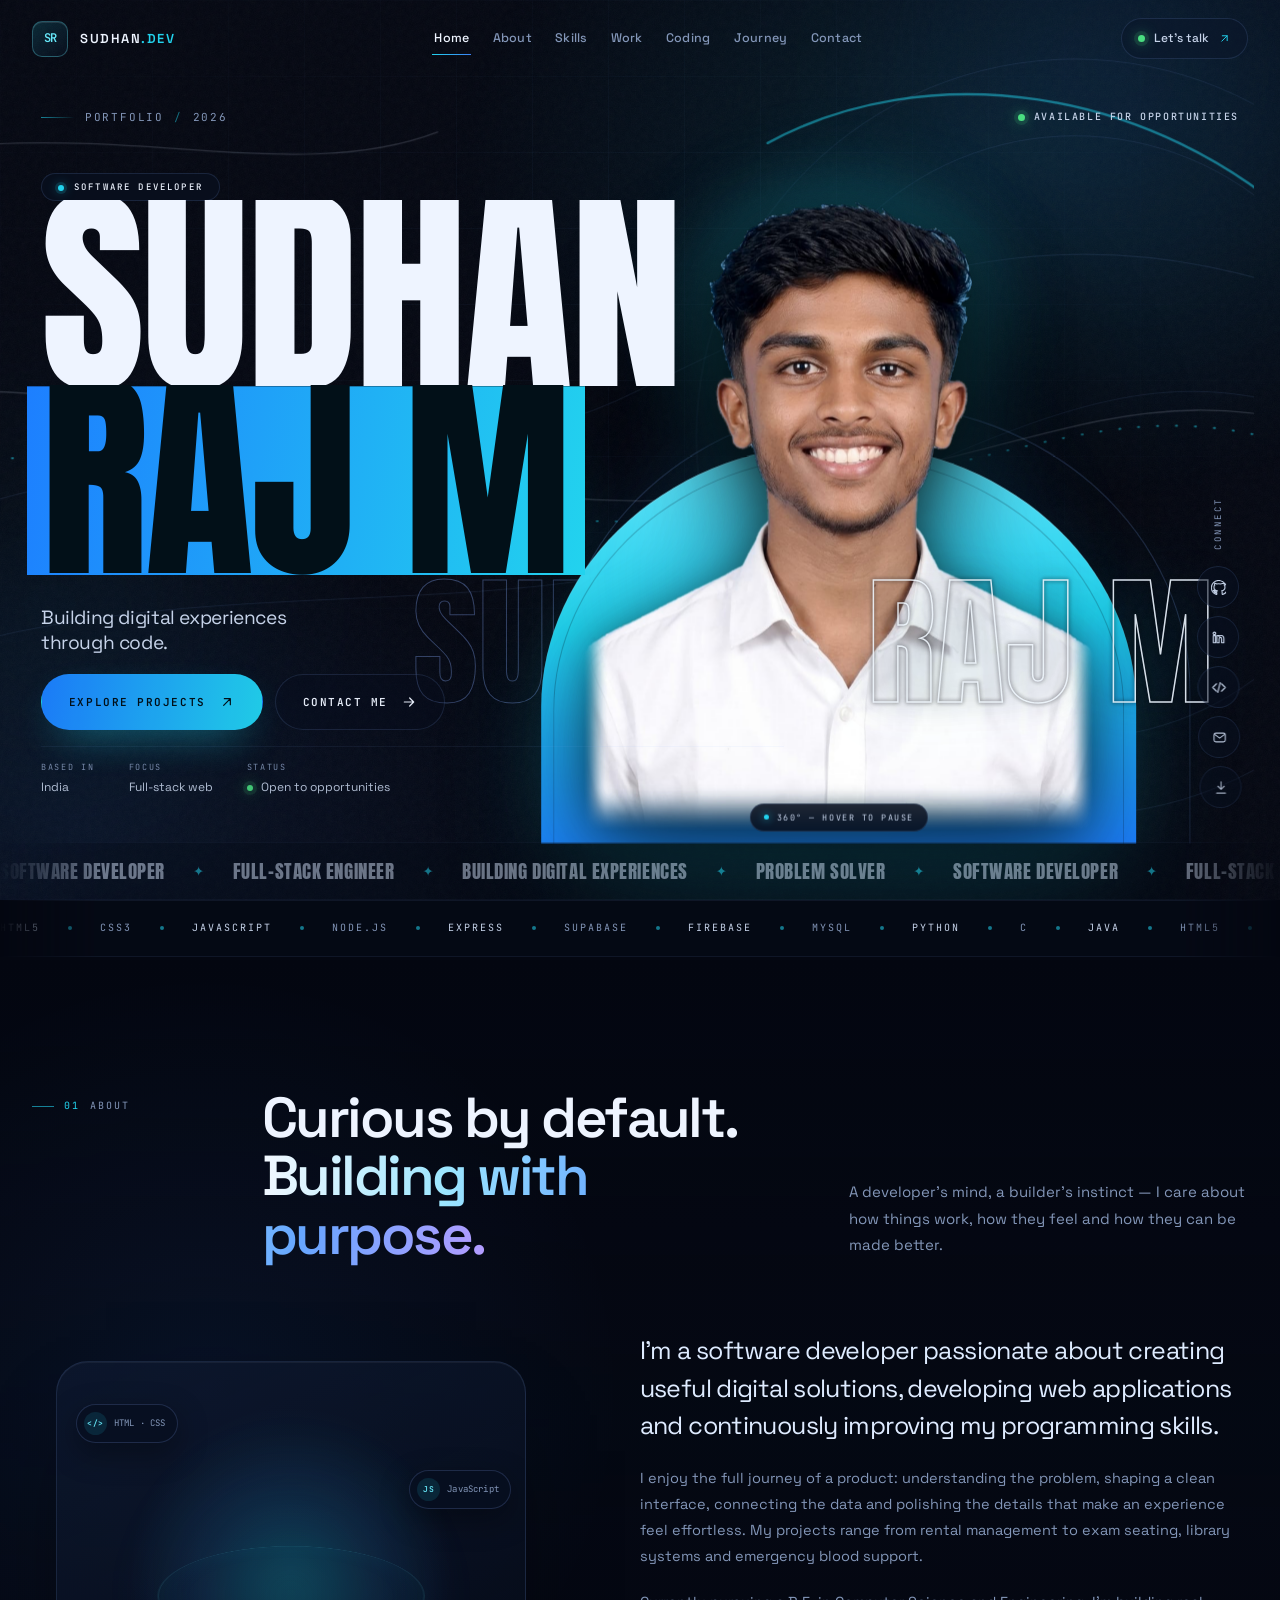
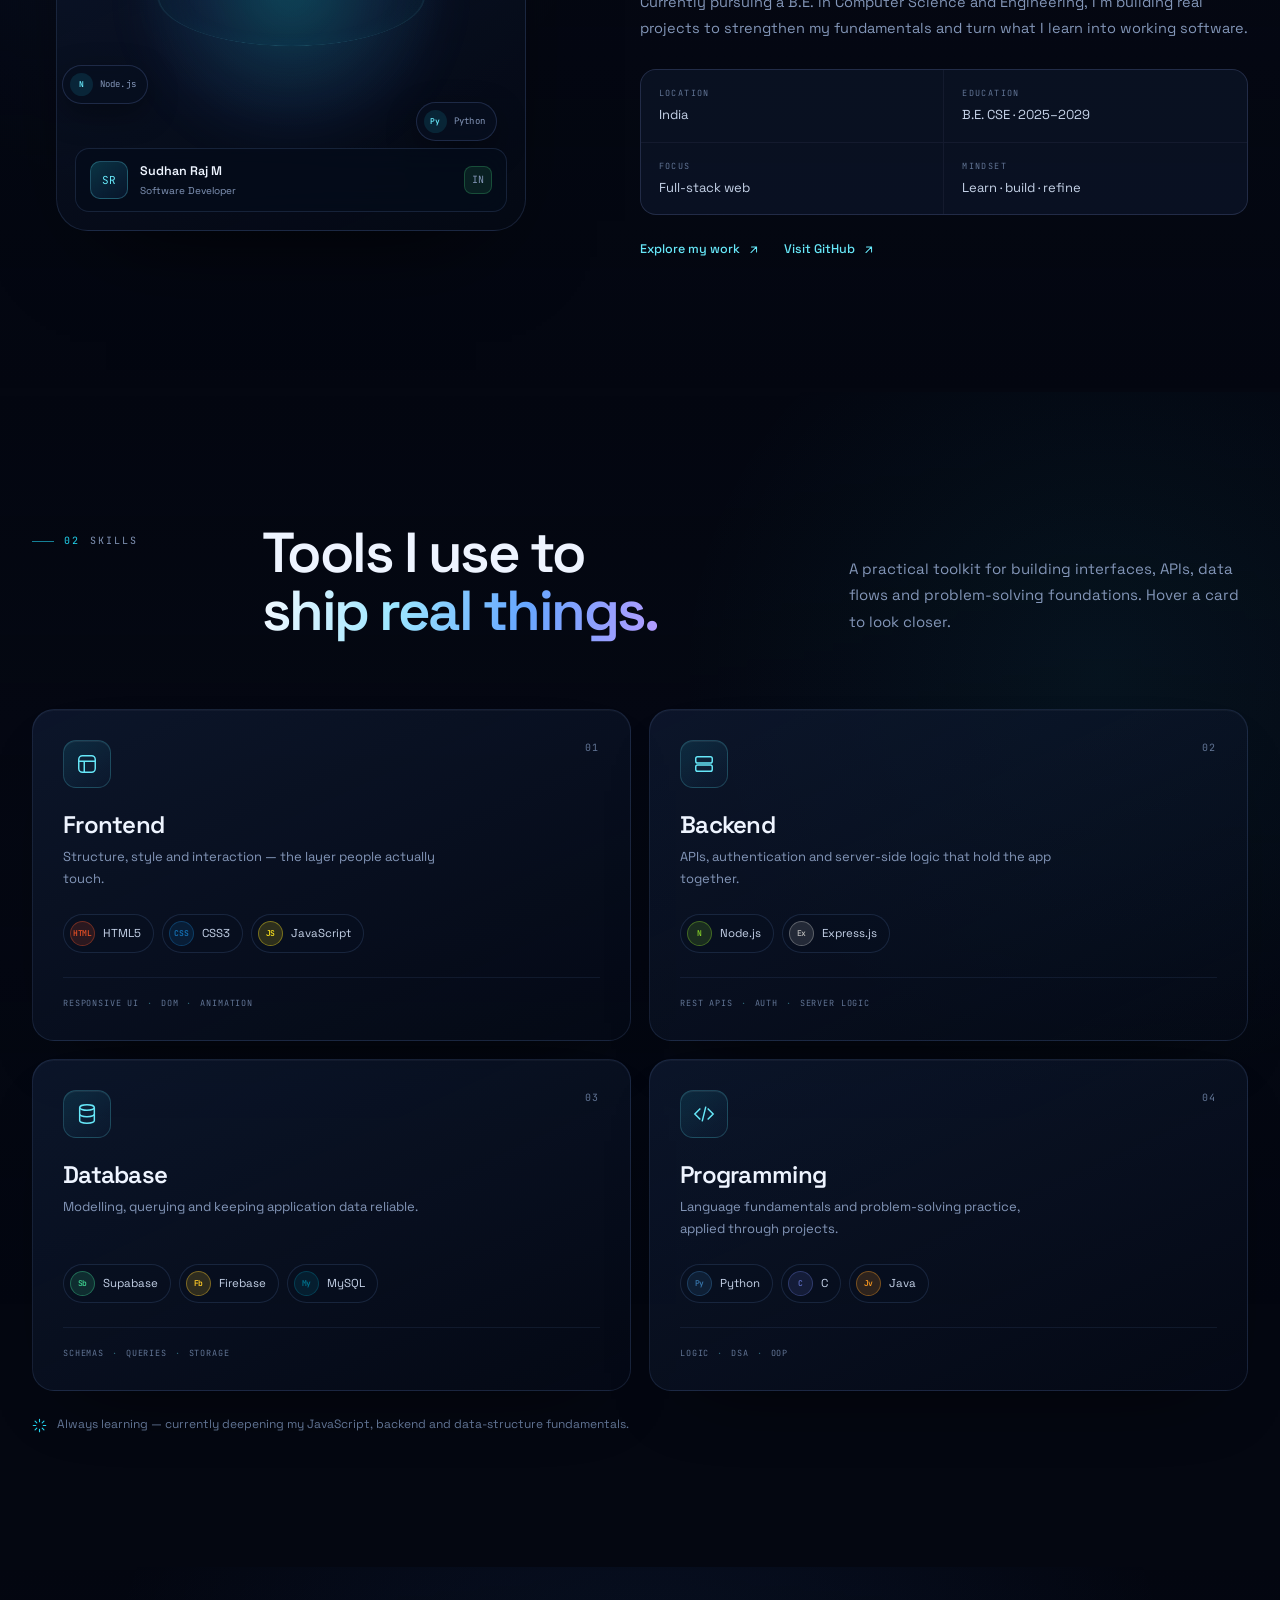
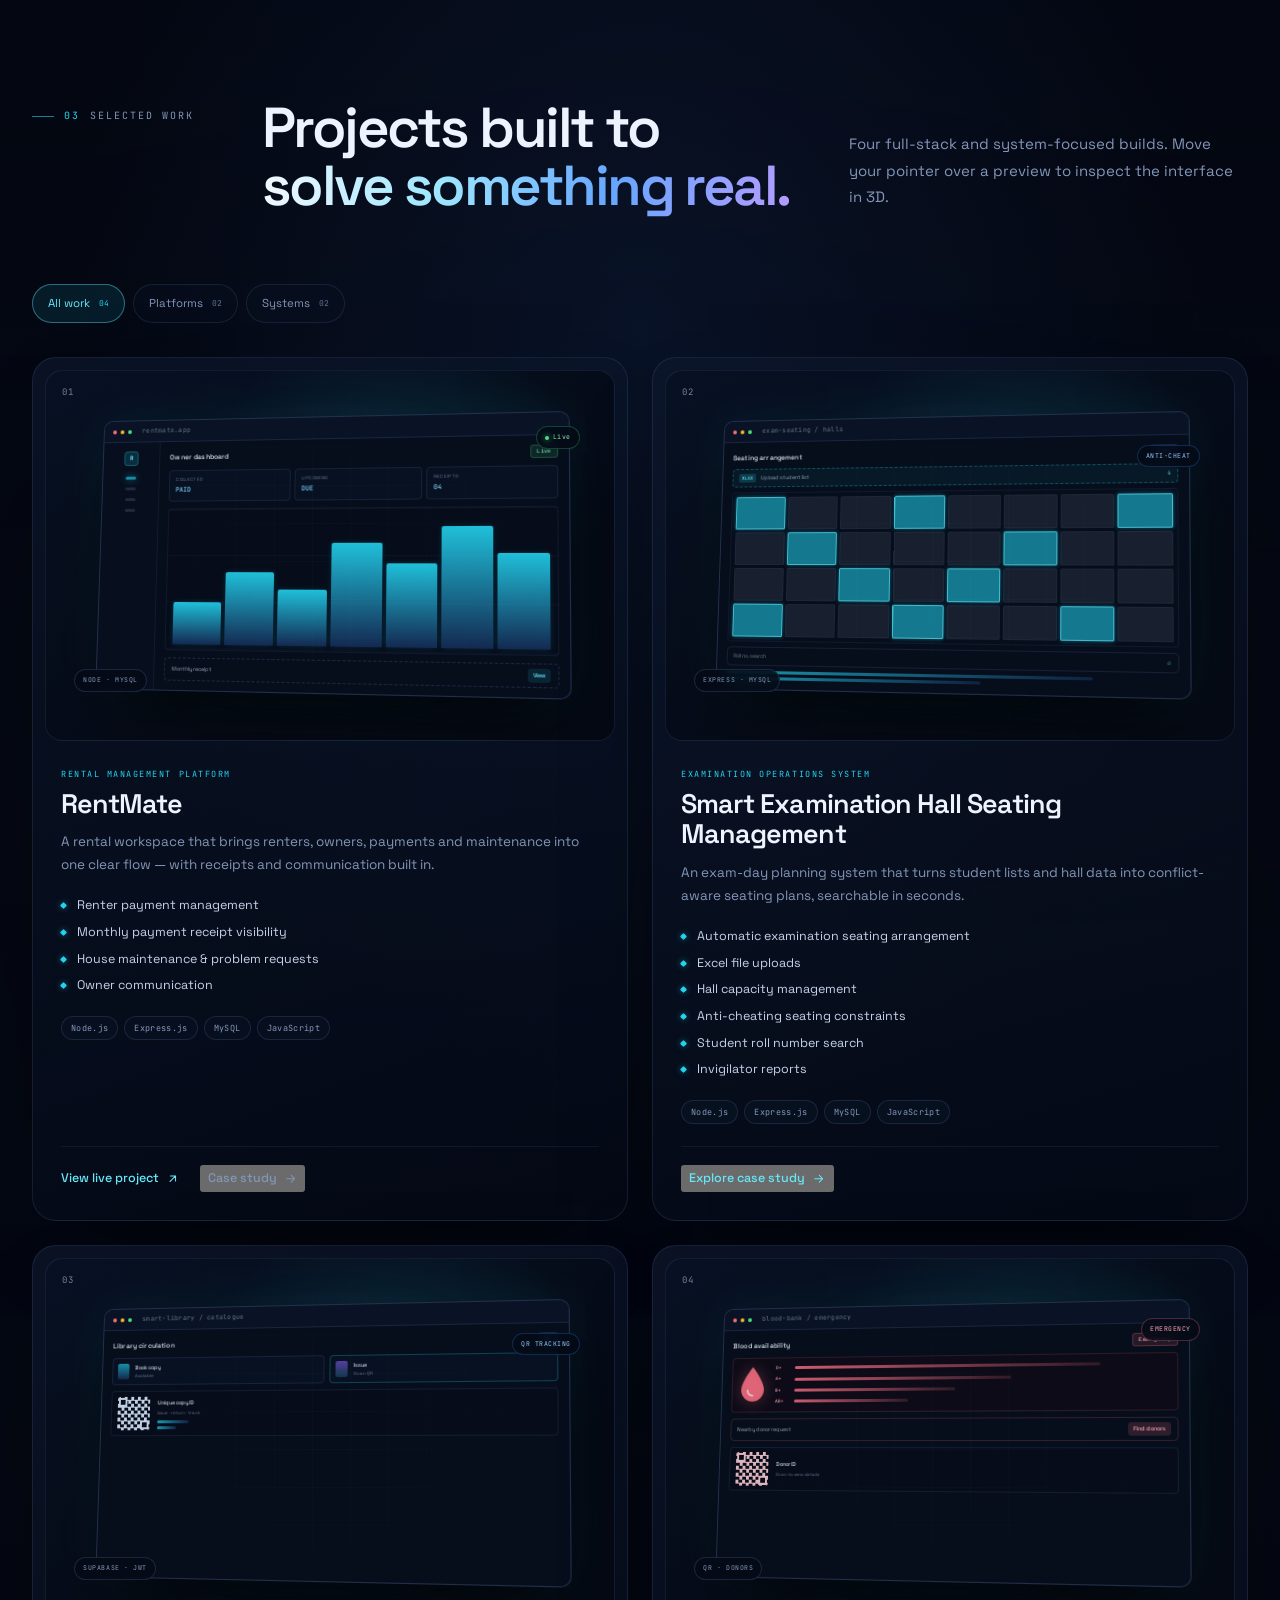
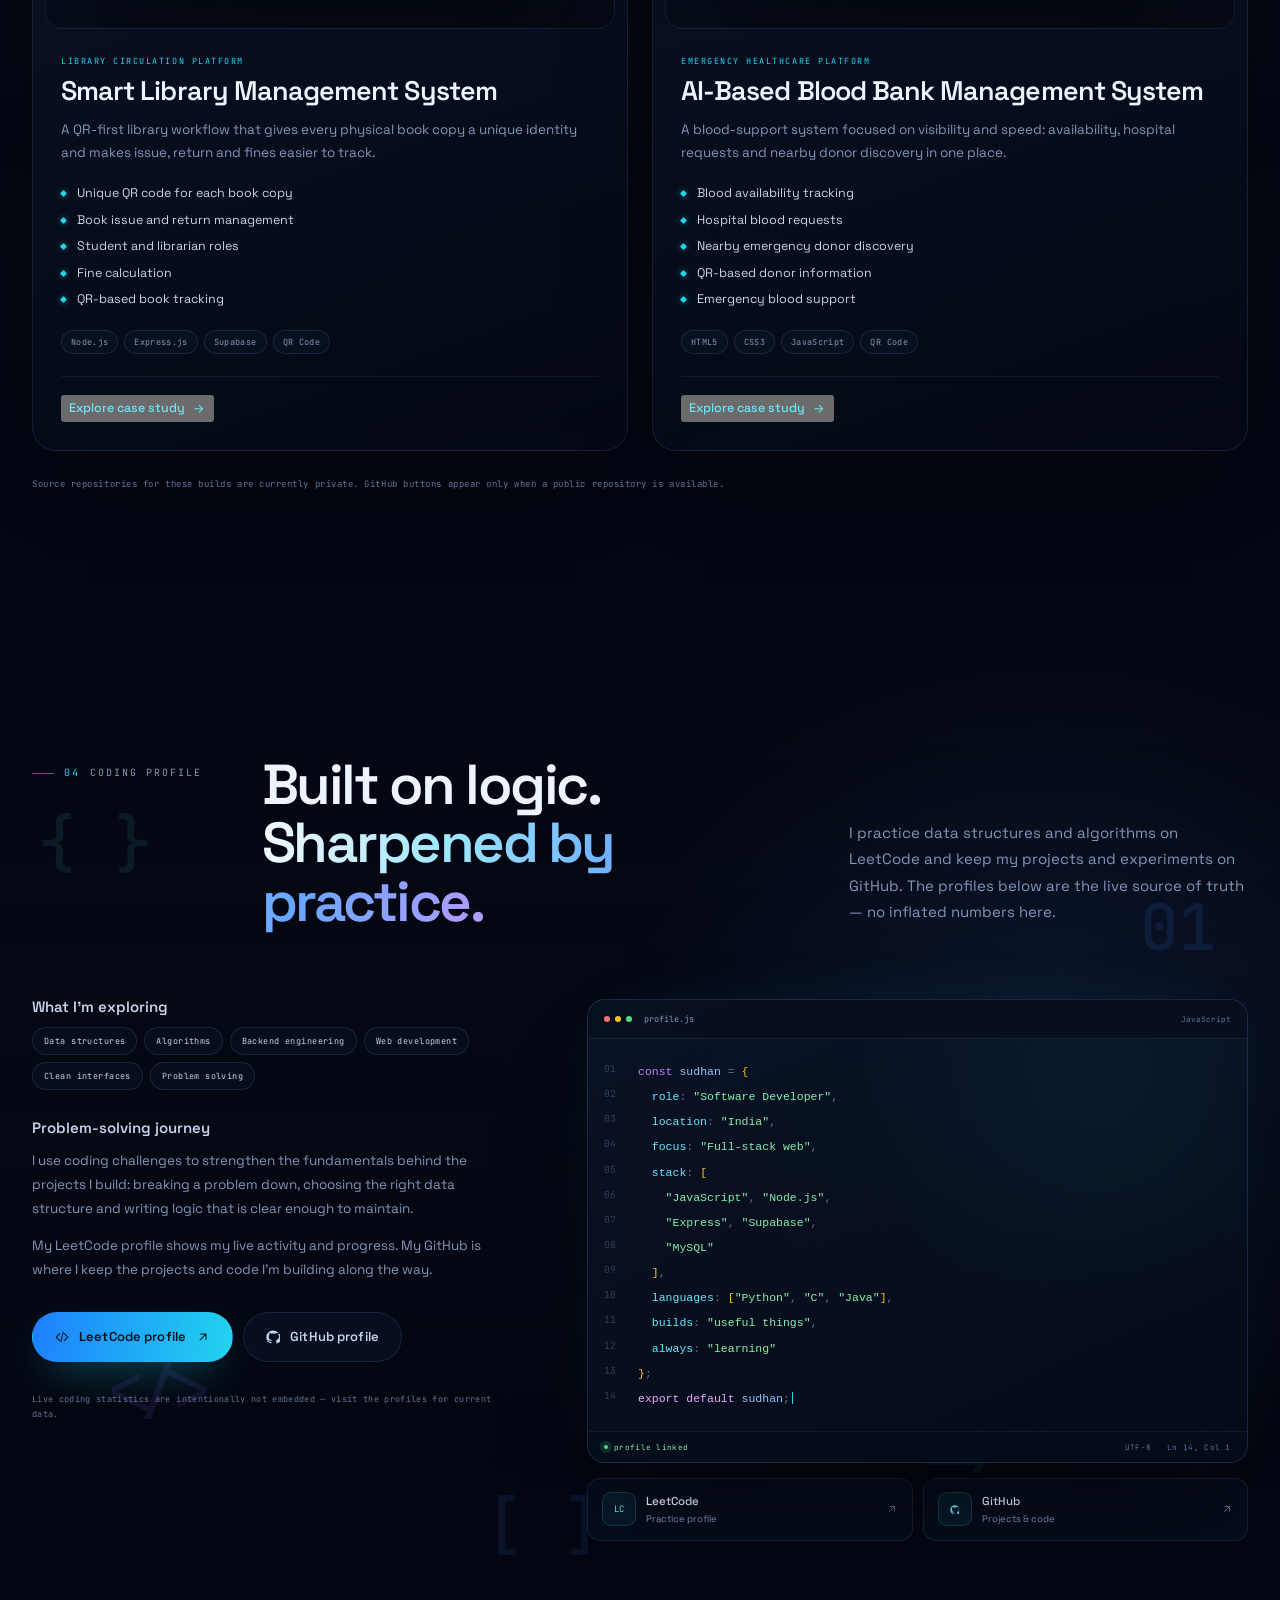
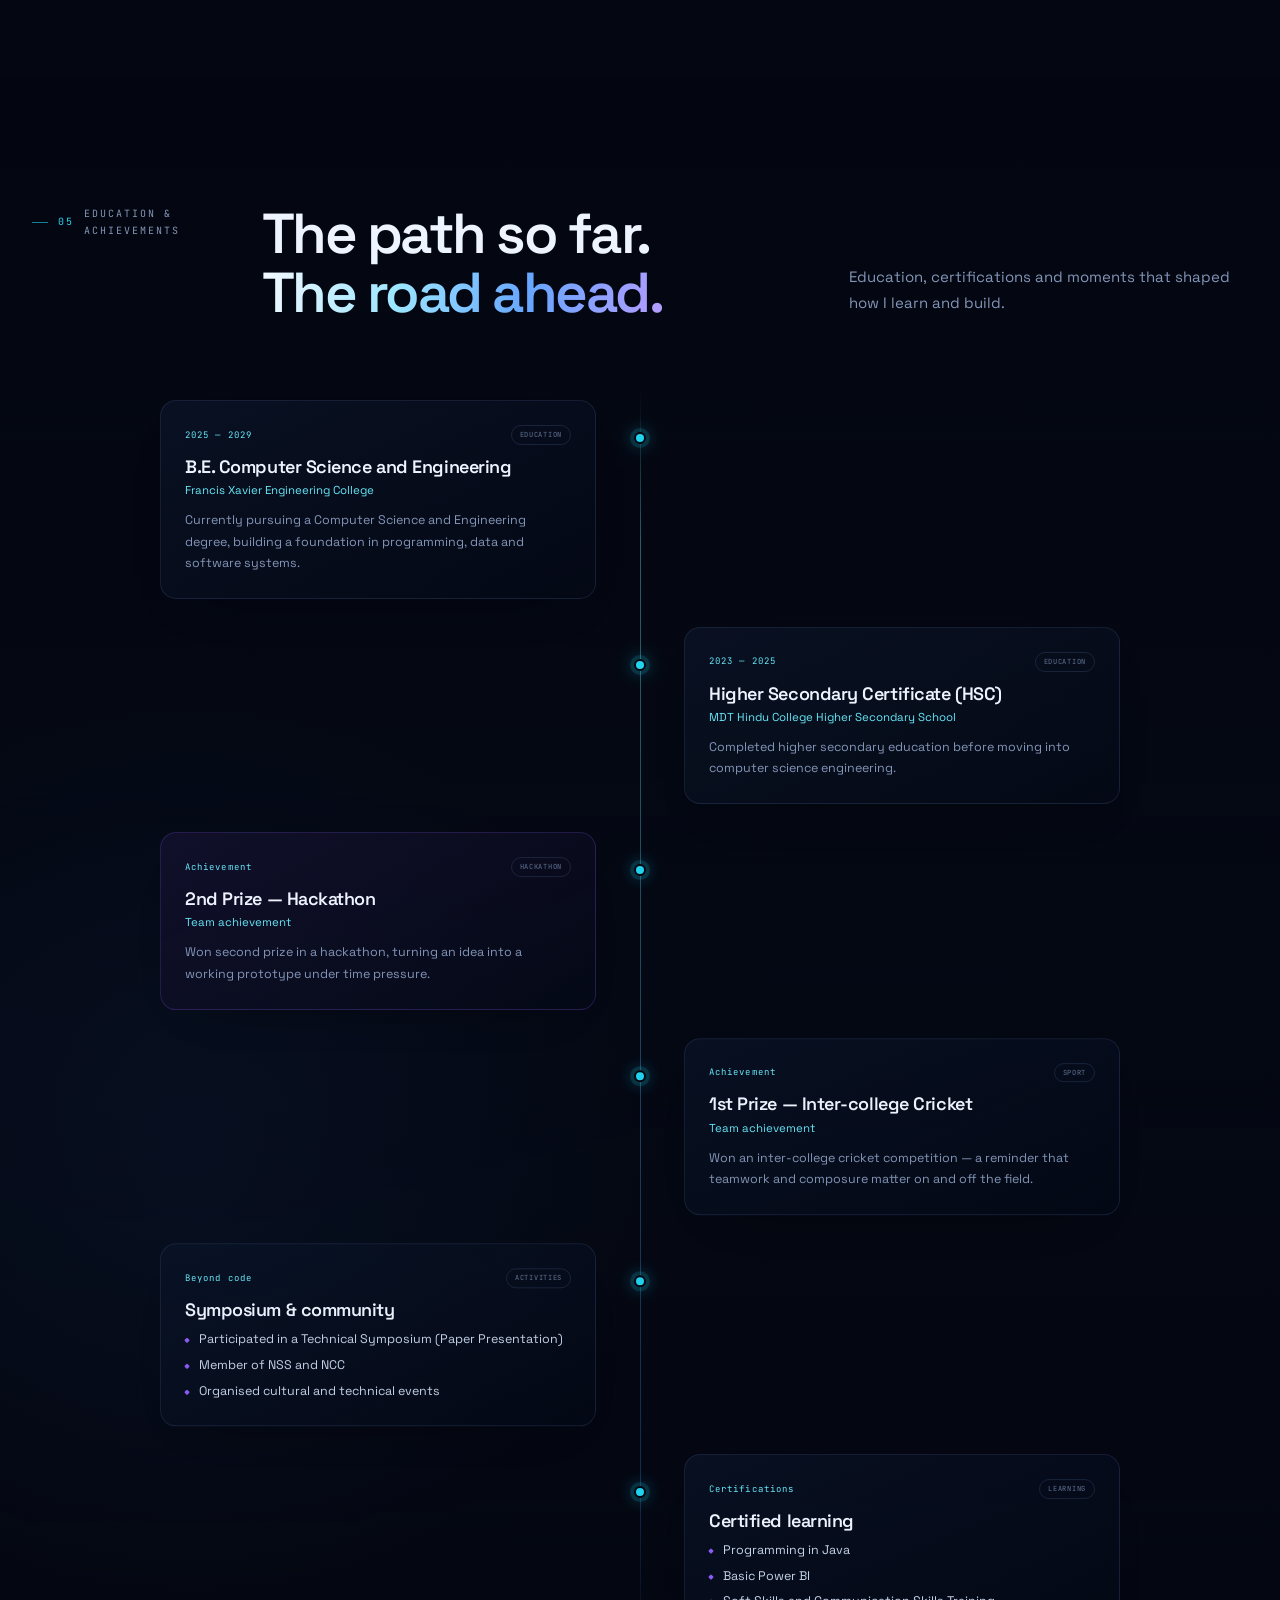
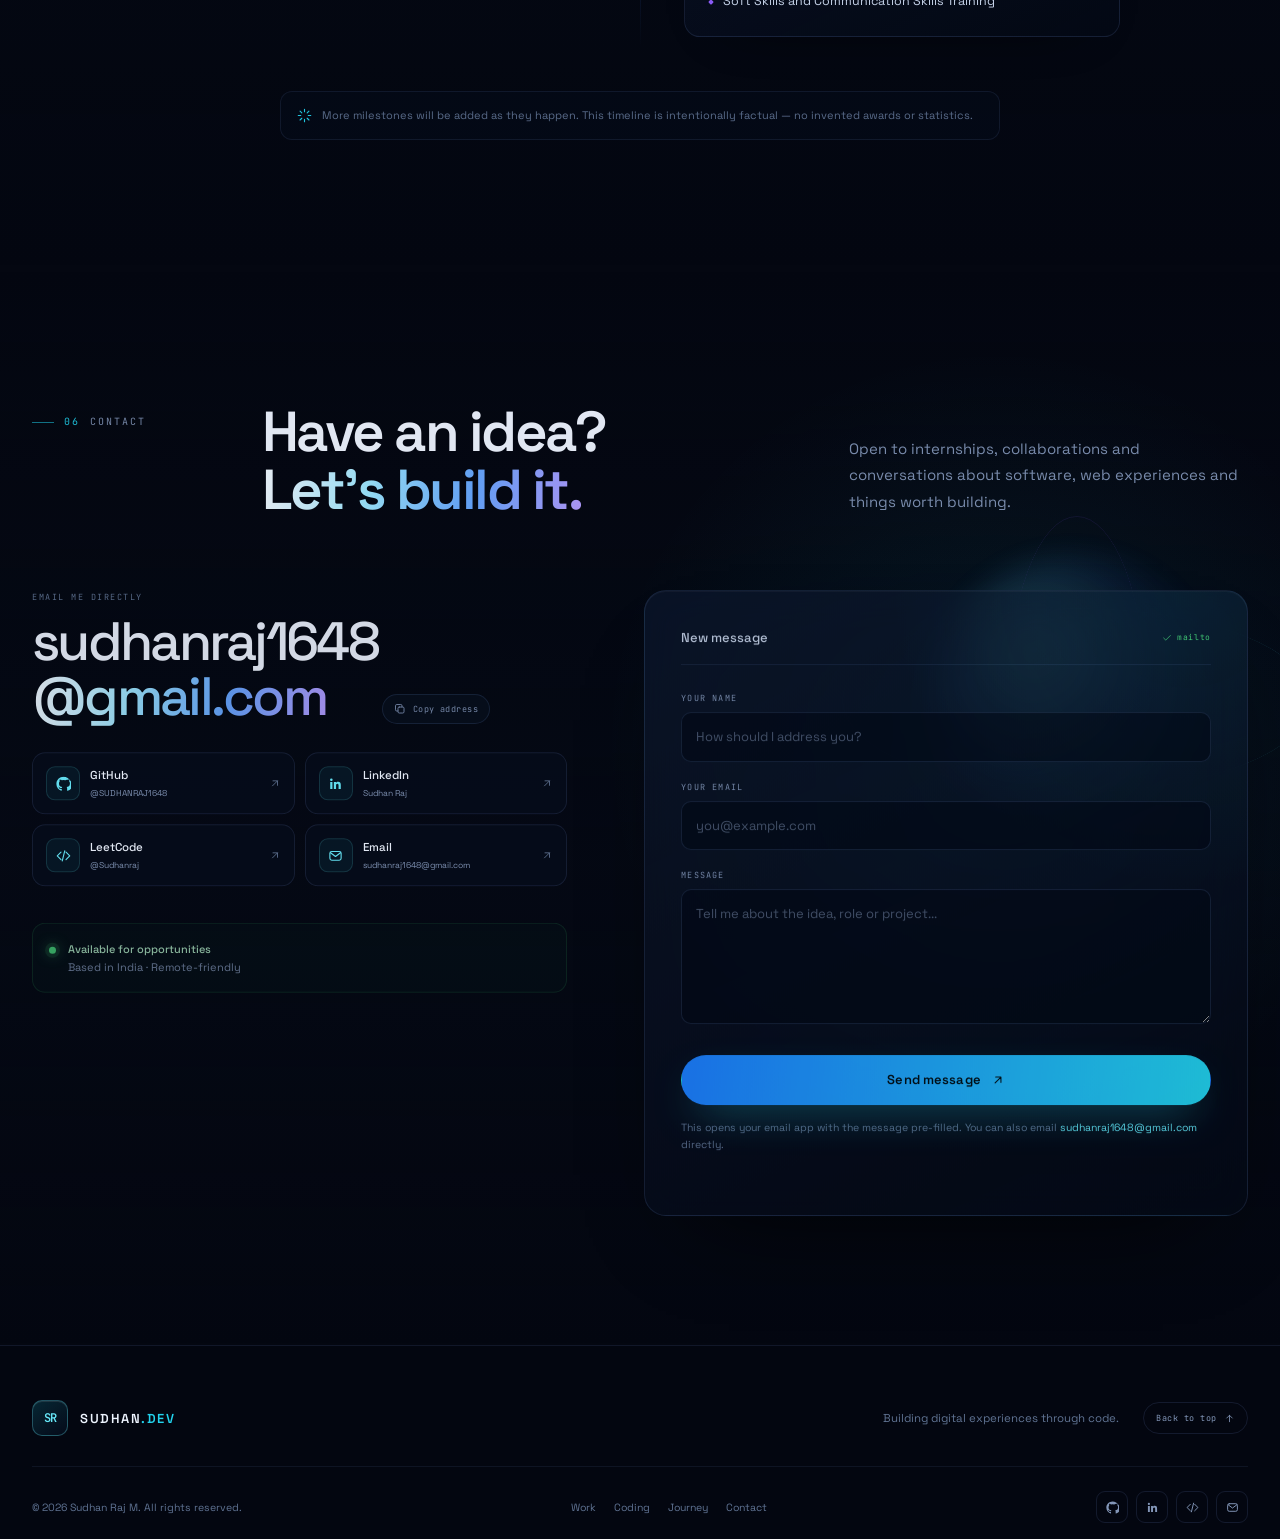
==== commit f62e4d2c: "Weave the hero wordmark through the portrait Add a decorative, oversized ghost of the name behind th" ====
--- a/index.html
+++ b/index.html
@@ -197,6 +197,14 @@
         </div>
 
         <div class="hero__layout">
+          <!-- Depth weave: the wordmark is drawn twice. "Sudhan" sits behind the
+               portrait, while "Raj M" is painted in front of it, so the line
+               appears to pass through the photo. -->
+          <div class="hero__weave" aria-hidden="true">
+            <span class="hero__weave-word hero__weave-word--back"><span class="hero__weave-part">Sudhan</span> <span class="hero__weave-part">Raj M</span></span>
+            <span class="hero__weave-word hero__weave-word--front"><span class="hero__weave-part hero__weave-part--ghost">Sudhan</span> <span class="hero__weave-part">Raj M</span></span>
+          </div>
+
           <div class="hero__content">
             <h1 class="hero__title" id="heroTitle" aria-label="Sudhan Raj M">
               <span class="hero__hello">Software Developer</span>
--- a/style.css
+++ b/style.css
@@ -3782,6 +3782,7 @@
   .hero__scroll,
   .hero__hud,
   .hero__nameplate,
+  .hero__weave,
   .marquee,
   .coding__symbols,
   .contact__orb,
@@ -4395,11 +4396,61 @@
 
 .hero--nori .hero__coordinates { display: none; }
 
-/* ---------- 24h. Responsive ---------- */
+/* ---------- 24h. Depth weave ---------- */
+/* The wordmark is painted twice from the same box: a faint back copy that the
+   portrait covers, and a brighter front copy where "Raj M" is the only visible
+   part, so the line reads as threading through the photo. The front copy sits
+   above .hero__portrait-wrap (z 3) but is inserted before .hero__content in the
+   DOM, so the headline, tagline and buttons always stay on top of it. */
+.hero--nori .hero__weave {
+  position: absolute;
+  inset: 0;
+  pointer-events: none;
+}
+
+.hero--nori .hero__weave-word {
+  position: absolute;
+  right: 2%;
+  bottom: clamp(84px, 13vh, 126px);
+  display: block;
+  margin: 0;
+  font-family: "Anton", var(--font-display);
+  font-size: clamp(92px, 11vw, 158px);
+  font-weight: 400;
+  line-height: 0.8;
+  letter-spacing: 0.012em;
+  text-transform: uppercase;
+  white-space: nowrap;
+  color: transparent;
+  -webkit-text-fill-color: transparent;
+  -webkit-text-stroke: 1px rgba(137, 174, 255, 0.34);
+  user-select: none;
+}
+
+.hero--nori .hero__weave-word--back { z-index: 1; }
+
+/* The forward slice keeps the same hairline weight as the back copy, but adds a
+   tight dark contour so the line stays readable on the white shirt and the cyan
+   arch instead of turning into a solid block. */
+.hero--nori .hero__weave-word--front {
+  z-index: 4;
+  -webkit-text-stroke: 1.5px rgba(240, 248, 255, 0.88);
+  filter:
+    drop-shadow(0 0 2px rgba(4, 7, 17, 0.9))
+    drop-shadow(0 0 12px rgba(4, 7, 17, 0.55))
+    drop-shadow(0 0 30px rgba(34, 211, 238, 0.22));
+}
+
+.hero--nori .hero__weave-part--ghost { visibility: hidden; }
+
+/* ---------- 24i. Responsive ---------- */
 @media (max-width: 1180px) {
   .hero--nori .hero__portrait-wrap { right: 8%; }
   .hero--nori .hero__content { width: min(64%, 700px); }
   .hero--nori .hero__name { font-size: clamp(58px, min(17.6vw, 25vh), 280px); }
+  /* Below this width the content column reaches into the portrait, leaving no
+     clear lane for the woven wordmark. */
+  .hero--nori .hero__weave { display: none; }
 }
 
 /* Short laptop screens: keep everything above the ticker. */
@@ -4432,6 +4483,9 @@
   }
 
   .hero--nori .hero__content { display: contents; }
+
+  /* The stacked mobile lockup has no shared plane for the weave. */
+  .hero--nori .hero__weave { display: none; }
 
   .hero--nori .hero__title { order: 1; width: 100%; }
   .hero--nori .hero__name { font-size: clamp(56px, 17vw, 148px); }
@@ -4513,7 +4567,7 @@
   .hero--nori .hero__portrait { --ph: clamp(250px, 56vw, 330px); }
 }
 
-/* ---------- 24i. Motion preferences ---------- */
+/* ---------- 24j. Motion preferences ---------- */
 @media (prefers-reduced-motion: reduce) {
   .hero--nori .hero__curve--dash,
   .hero--nori .hero__ticker-track,
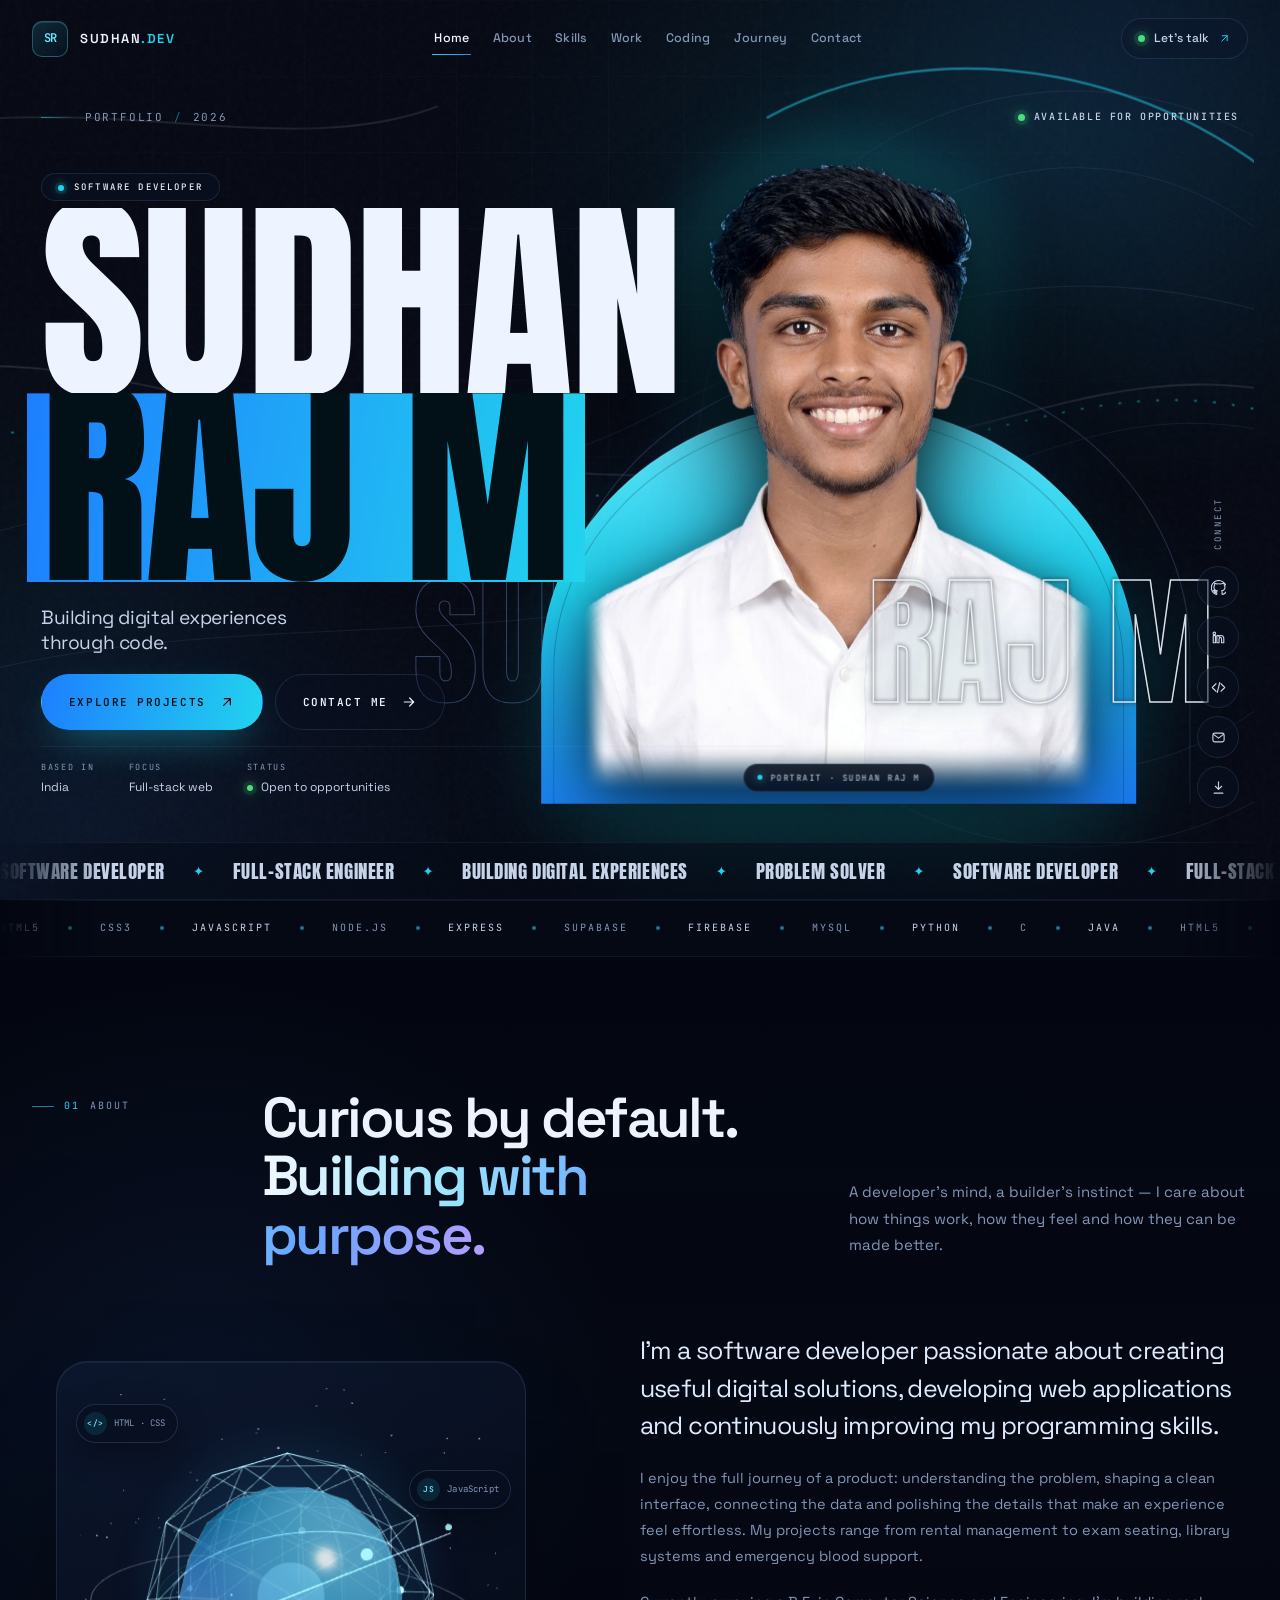
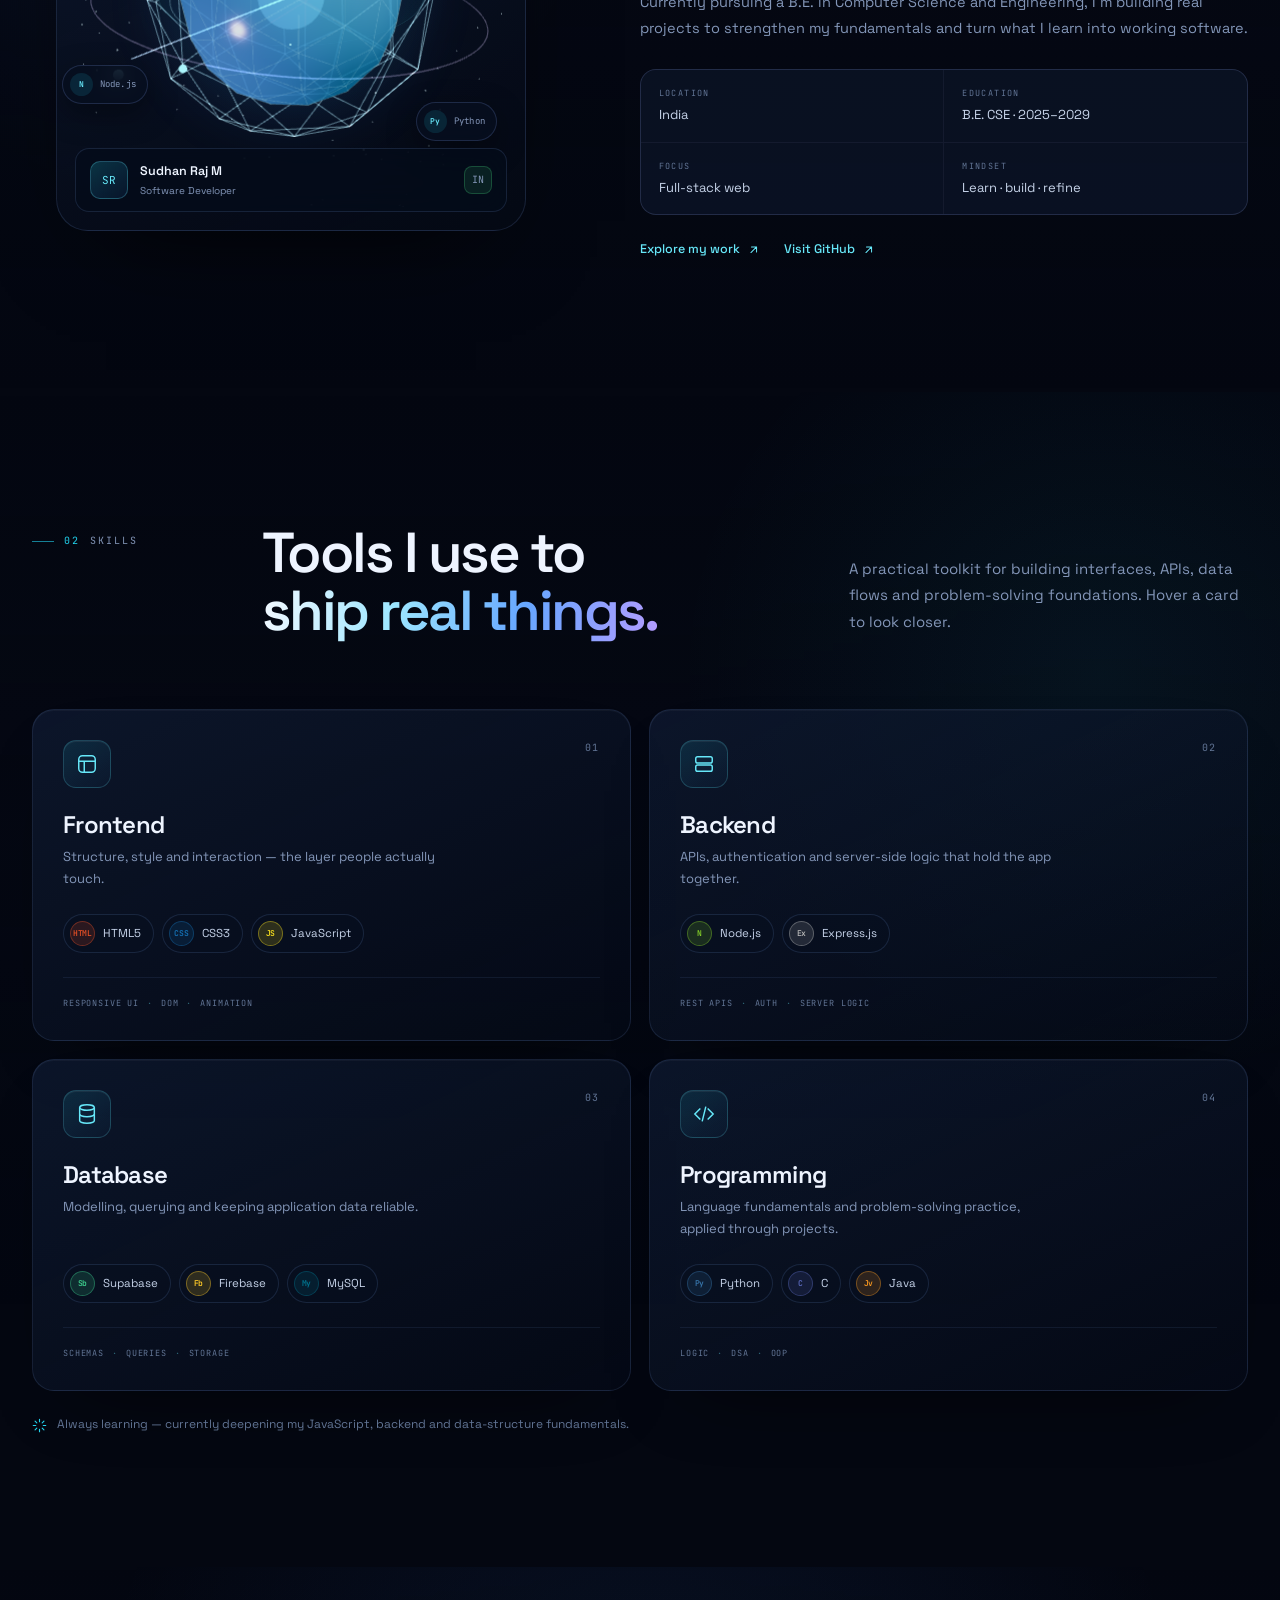
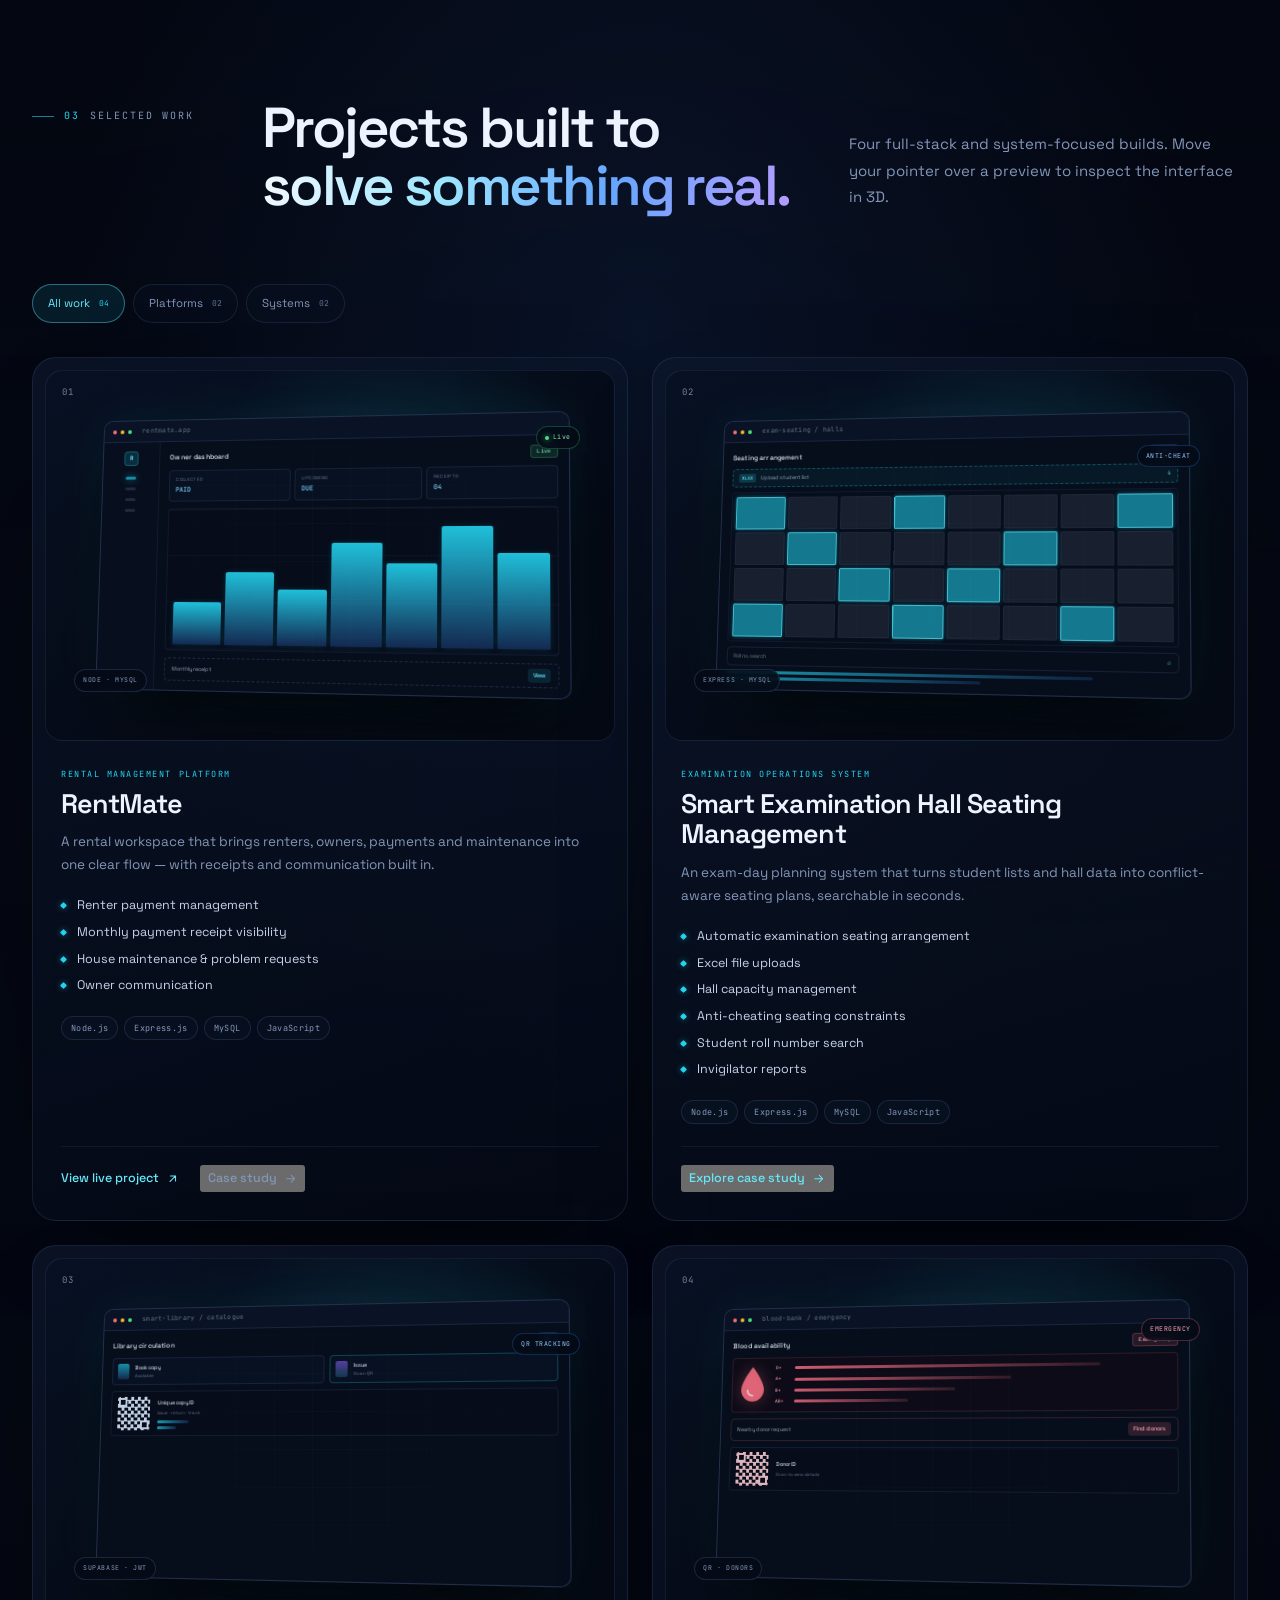
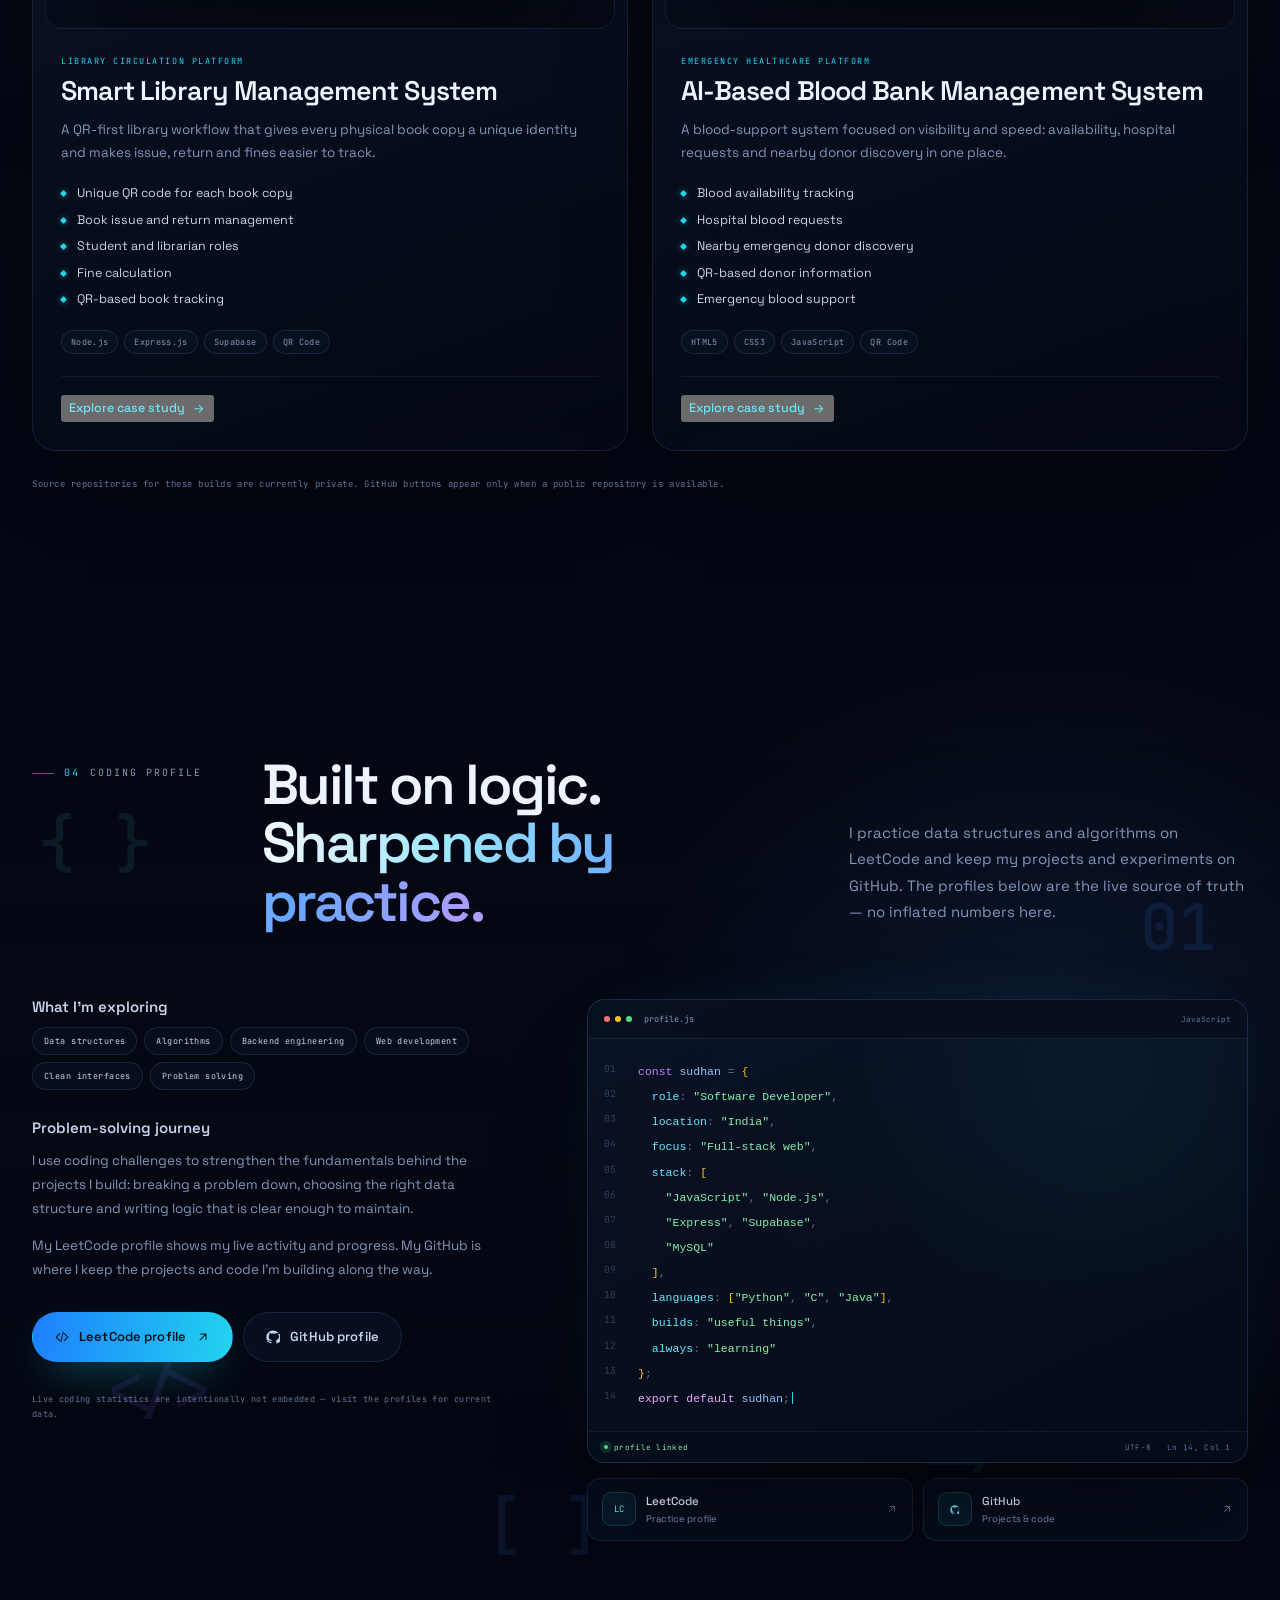
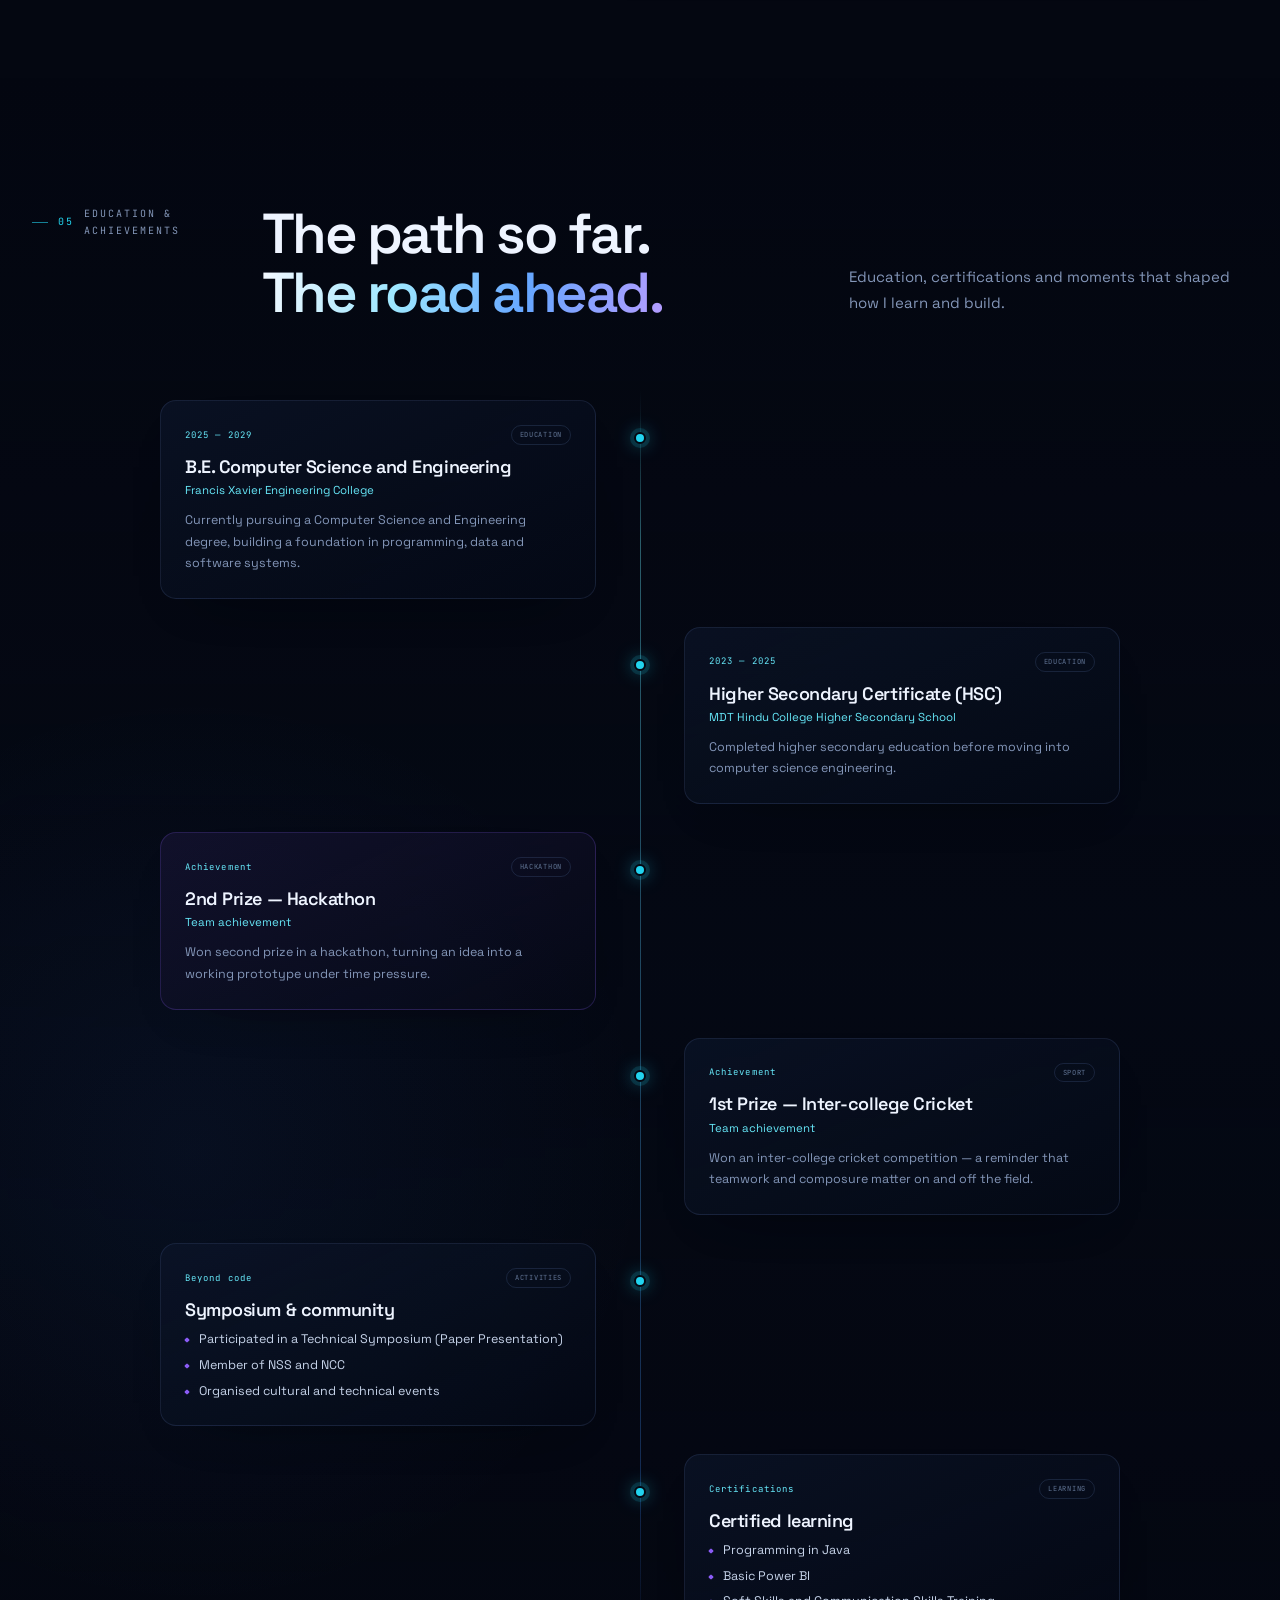
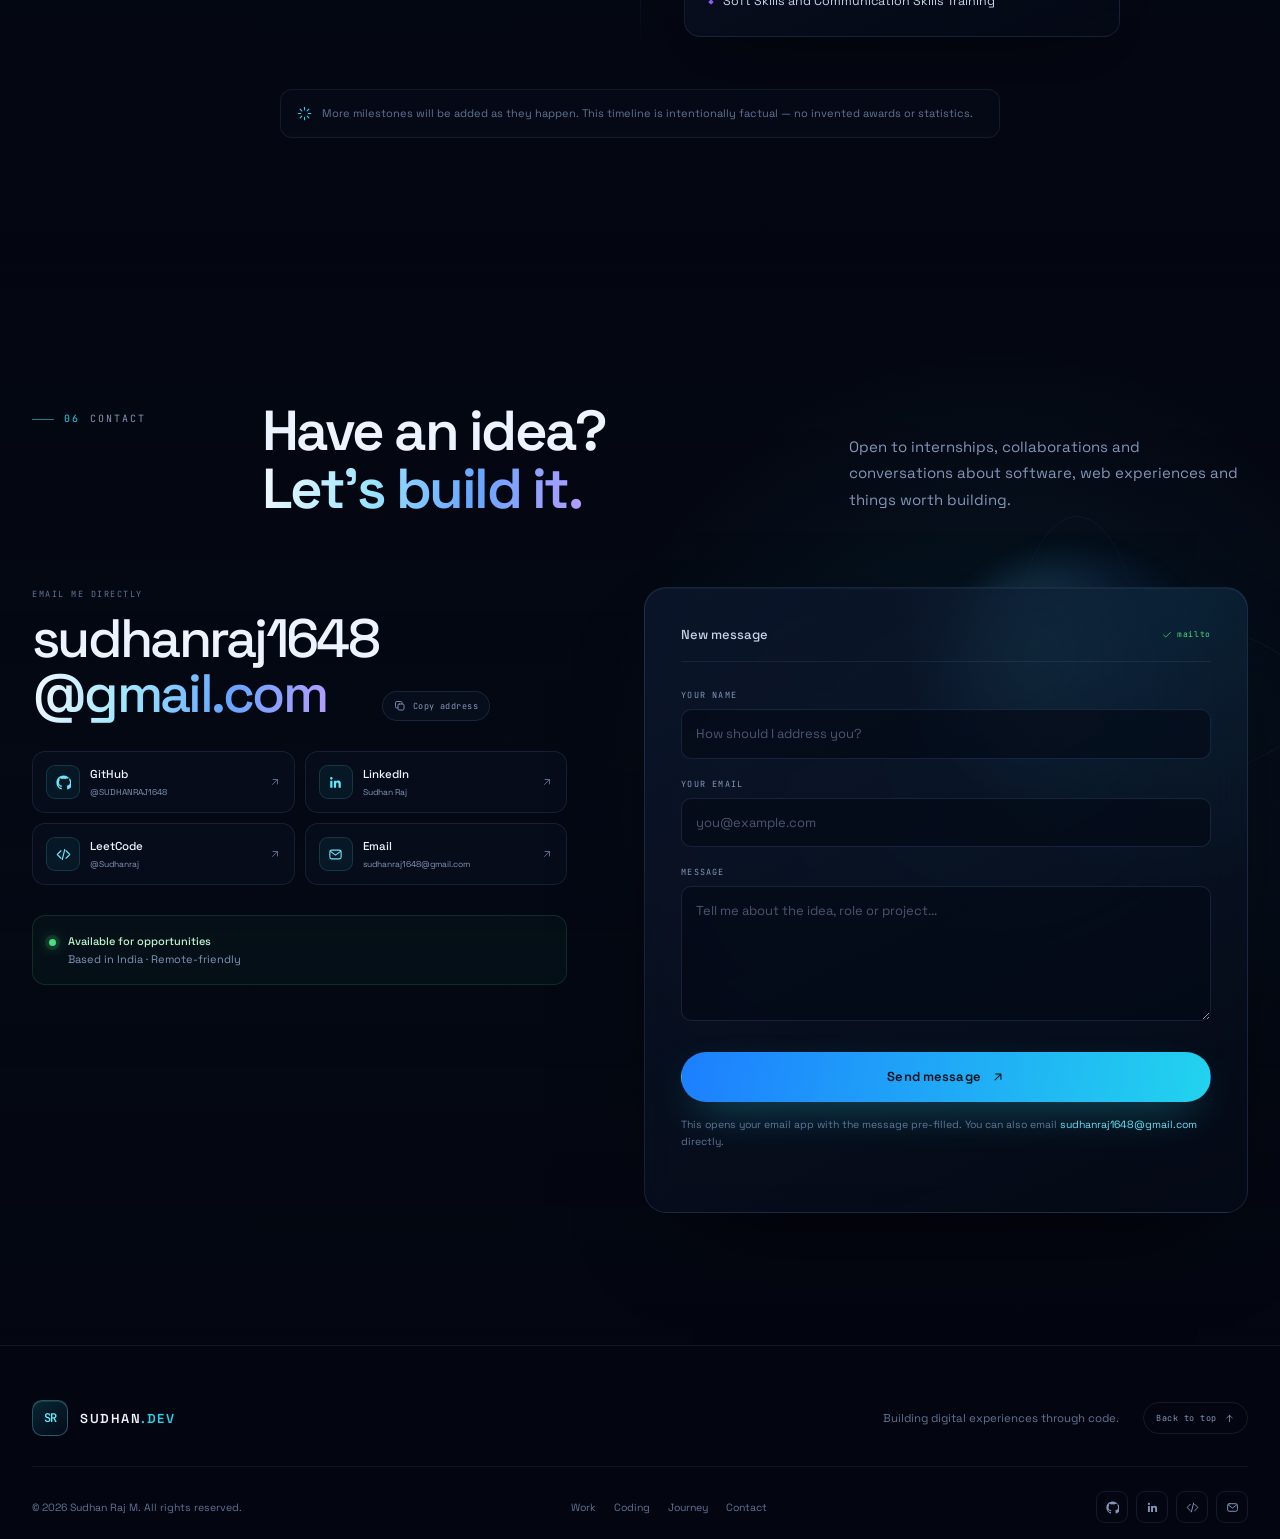
==== commit 3e4ef301: "Freeze the hero portrait and centre it on the headline - strip the 360deg spin, pointer tilt, mirror" ====
--- a/index.html
+++ b/index.html
@@ -259,7 +259,7 @@
             </a>
           </div>
 
-          <!-- 360° portrait -->
+          <!-- Portrait -->
           <div class="hero__portrait-wrap">
             <div class="hero__portrait portrait" id="portrait">
               <span class="hero__arch" aria-hidden="true"></span>
@@ -270,32 +270,22 @@
 
               <div class="portrait__stage">
                 <div class="portrait__shadow" aria-hidden="true"></div>
-                <span class="portrait__edge" aria-hidden="true"></span>
-                <div class="portrait__tilt" id="portraitTilt">
-                  <div class="portrait__spin" id="portraitSpin">
-                    <div class="portrait__face portrait__face--front">
-                      <img
-                        class="portrait__img"
-                        src="assets/my-photo.png"
-                        alt="Portrait of Sudhan Raj M"
-                        width="860"
-                        height="1116"
-                        fetchpriority="high"
-                        decoding="async">
-                      <span class="portrait__light" aria-hidden="true"></span>
-                    </div>
-                    <div class="portrait__face portrait__face--back" aria-hidden="true">
-                      <img src="assets/my-photo.png" alt="" width="860" height="1116" decoding="async">
-                      <span class="portrait__light portrait__light--soft"></span>
-                    </div>
-                  </div>
+                <div class="portrait__face portrait__face--front">
+                  <img
+                    class="portrait__img"
+                    src="assets/my-photo.png"
+                    alt="Portrait of Sudhan Raj M"
+                    width="860"
+                    height="1116"
+                    fetchpriority="high"
+                    decoding="async">
+                  <span class="portrait__light" aria-hidden="true"></span>
                 </div>
               </div>
 
               <p class="portrait__tag" aria-hidden="true">
                 <i class="portrait__tag-dot"></i>
-                <span class="portrait__tag-hover">360° — hover to pause</span>
-                <span class="portrait__tag-touch">360° — live</span>
+                <span>Portrait &middot; Sudhan Raj M</span>
               </p>
             </div>
           </div>
--- a/style.css
+++ b/style.css
@@ -933,7 +933,7 @@
 
 .hero__content { width: 100%; max-width: 680px; }
 
-/* ---------- 9b. 360° portrait ---------- */
+/* ---------- 9b. Portrait ---------- */
 .hero__portrait {
   --ph: clamp(360px, 62vh, 620px);
   --pw: calc(var(--ph) * 0.771);
@@ -954,12 +954,9 @@
   position: relative;
   width: var(--pw);
   height: var(--ph);
-  perspective: 1500px;
-  perspective-origin: 50% 44%;
-  transform-style: preserve-3d;
-}
-
-/* Glowing silhouette behind the portrait — always visible, even edge-on */
+}
+
+/* Glowing silhouette behind the portrait */
 .portrait__aura {
   position: absolute;
   inset: -6% -10% 0;
@@ -986,74 +983,10 @@
   opacity: 0.95;
 }
 
-.portrait__tilt {
-  position: absolute;
-  inset: 0;
-  transform-style: preserve-3d;
-  transform:
-    rotateX(var(--prx, 0deg))
-    rotateY(var(--pry, 0deg))
-    translate3d(var(--psx, 0px), var(--psy, 0px), 0);
-}
-
-.portrait__spin {
-  position: absolute;
-  inset: 0;
-  transform-style: preserve-3d;
-  animation: portraitSpin 28s linear infinite;
-  will-change: transform;
-}
-
-.hero__portrait:hover .portrait__spin,
-.hero__portrait.is-paused .portrait__spin {
-  animation-play-state: paused;
-}
-
-@keyframes portraitSpin {
-  from { transform: rotateY(0deg); }
-  to { transform: rotateY(360deg); }
-}
-
-/* Light blade that fills the frame while the slab is edge-on */
-.portrait__edge {
-  position: absolute;
-  left: 50%;
-  top: 3%;
-  width: 3px;
-  height: 94%;
-  margin-left: -1.5px;
-  z-index: 2;
-  pointer-events: none;
-  border-radius: 4px;
-  background: linear-gradient(
-    180deg,
-    transparent,
-    rgba(186, 240, 255, 0.95) 16%,
-    #67e8f9 50%,
-    rgba(186, 240, 255, 0.95) 84%,
-    transparent
-  );
-  box-shadow:
-    0 0 16px rgba(103, 232, 249, 0.85),
-    0 0 44px rgba(59, 130, 246, 0.55);
-  opacity: 0;
-  transform: scaleY(0.86);
-  animation: portraitEdge 28s linear infinite;
-  will-change: transform, opacity;
-}
-
-@keyframes portraitEdge {
-  0%, 21%, 29%, 71%, 79%, 100% { opacity: 0; transform: scaleY(0.86); }
-  25%, 75% { opacity: 1; transform: scaleY(1); }
-}
-
 .portrait__face {
   position: absolute;
   inset: 0;
   margin: 0;
-  backface-visibility: hidden;
-  -webkit-backface-visibility: hidden;
-  transform-style: preserve-3d;
 }
 
 .portrait__face img {
@@ -1065,42 +998,6 @@
   pointer-events: none;
   -webkit-user-drag: none;
   user-select: none;
-}
-
-.portrait__face--front { transform: translateZ(0.6px); }
-
-.portrait__face--front img {
-  filter:
-    drop-shadow(0 30px 44px rgba(2, 5, 16, 0.62))
-    drop-shadow(0 4px 14px rgba(2, 5, 16, 0.45))
-    drop-shadow(0 0 26px rgba(34, 211, 238, 0.16));
-}
-
-.portrait__face--back {
-  transform: rotateY(180deg) translateZ(0.6px);
-}
-
-.portrait__face--back img {
-  filter:
-    brightness(0.46)
-    saturate(0.7)
-    drop-shadow(0 22px 38px rgba(2, 5, 16, 0.55));
-}
-
-.portrait__face--back::after {
-  content: "";
-  position: absolute;
-  inset: 0;
-  pointer-events: none;
-  background: linear-gradient(200deg, rgba(103, 232, 249, 0.55), rgba(37, 99, 235, 0.5));
-  mix-blend-mode: color;
-  opacity: 0.55;
-  -webkit-mask-image: url("assets/my-photo.png");
-  mask-image: url("assets/my-photo.png");
-  -webkit-mask-size: 100% 100%;
-  mask-size: 100% 100%;
-  -webkit-mask-repeat: no-repeat;
-  mask-repeat: no-repeat;
 }
 
 /* Cursor-following specular light, clipped to the silhouette */
@@ -1124,43 +1021,7 @@
   mask-repeat: no-repeat;
 }
 
-.portrait__light--soft {
-  mix-blend-mode: screen;
-  opacity: 0.22;
-}
-
-/* Slow holographic scan */
-.portrait__scan {
-  position: absolute;
-  inset: 0;
-  pointer-events: none;
-  background: linear-gradient(
-    180deg,
-    transparent 40%,
-    rgba(103, 232, 249, 0.18) 47%,
-    rgba(255, 255, 255, 0.10) 50%,
-    rgba(103, 232, 249, 0.14) 53%,
-    transparent 60%
-  );
-  mix-blend-mode: screen;
-  opacity: 0;
-  animation: portraitScan 7.5s ease-in-out 1.6s infinite;
-  -webkit-mask-image: url("assets/my-photo.png");
-  mask-image: url("assets/my-photo.png");
-  -webkit-mask-size: 100% 100%;
-  mask-size: 100% 100%;
-  -webkit-mask-repeat: no-repeat;
-  mask-repeat: no-repeat;
-}
-
-@keyframes portraitScan {
-  0% { transform: translateY(-34%); opacity: 0; }
-  12% { opacity: 0.85; }
-  78% { opacity: 0.85; }
-  92%, 100% { transform: translateY(34%); opacity: 0; }
-}
-
-/* Contact shadow that reacts to the rotation */
+/* Contact shadow under the portrait */
 .portrait__shadow {
   position: absolute;
   left: 50%;
@@ -1175,13 +1036,6 @@
     radial-gradient(ellipse 50% 50% at 50% 50%, rgba(0, 0, 0, 0.82), rgba(4, 10, 26, 0.30) 52%, transparent 74%),
     radial-gradient(ellipse 46% 90% at 50% 50%, rgba(34, 211, 238, 0.22), transparent 76%);
   filter: blur(9px);
-  animation: portraitShadow 28s linear infinite;
-  will-change: transform, opacity;
-}
-
-@keyframes portraitShadow {
-  0%, 50%, 100% { transform: translateX(-50%) scaleX(1); opacity: 0.95; }
-  25%, 75% { transform: translateX(-50%) scaleX(0.34); opacity: 0.5; }
 }
 
 .portrait__tag {
@@ -1212,14 +1066,6 @@
   background: var(--cyan);
   box-shadow: 0 0 10px rgba(34, 211, 238, 0.9);
   animation: portraitPulse 2.6s ease-in-out infinite;
-}
-
-/* Hover copy only makes sense on devices that can actually hover */
-.portrait__tag-touch { display: none; }
-
-@media (hover: none) {
-  .portrait__tag-hover { display: none; }
-  .portrait__tag-touch { display: inline; }
 }
 
 @keyframes portraitPulse {
@@ -3649,15 +3495,9 @@
   .contact__orb-ring,
   .loader__ring { animation: none; }
 
-  .portrait__spin,
   .portrait__shadow,
-  .portrait__scan,
-  .portrait__edge,
   .portrait__tag-dot { animation: none !important; }
   .portrait__shadow { transform: translateX(-50%) scaleX(1); opacity: 0.9; }
-  .portrait__scan,
-  .portrait__edge { display: none; }
-  .portrait__tilt { transform: none; }
 }
 
 /* If GSAP fails to load, keep content visible. */
@@ -4143,11 +3983,16 @@
 /* ---------- 24e. Portrait ---------- */
 .hero--nori .hero__portrait-wrap {
   position: absolute;
+  /* Sit the portrait's optical centre on the headline block: 41% of the hero
+     layout, lifted by half its own height. `translate` is used instead of
+     `transform` so the GSAP scroll parallax below can keep writing transform. */
+  top: 41%;
+  bottom: auto;
   right: 12%;
-  bottom: 0;
   z-index: 3;
   display: flex;
   justify-content: center;
+  translate: 0 -50%;
   will-change: transform;
 }
 
@@ -4226,19 +4071,6 @@
     drop-shadow(0 0 30px rgba(34, 211, 238, 0.22));
 }
 
-.hero--nori .portrait__face--back img {
-  filter:
-    brightness(0.5)
-    saturate(0.45)
-    drop-shadow(0 26px 40px rgba(0, 0, 0, 0.55));
-}
-
-.hero--nori .portrait__face--back::after {
-  background: linear-gradient(200deg, #22d3ee, #3b82f6);
-  mix-blend-mode: color;
-  opacity: 0.8;
-}
-
 .hero--nori .portrait__light {
   background: radial-gradient(
     circle 46% at var(--mx) var(--my),
@@ -4248,22 +4080,6 @@
   );
   mix-blend-mode: soft-light;
   opacity: 0.95;
-}
-
-.hero--nori .portrait__scan { display: none; }
-
-.hero--nori .portrait__edge {
-  background: linear-gradient(
-    180deg,
-    transparent,
-    rgba(103, 232, 249, 0.95) 16%,
-    #22d3ee 50%,
-    rgba(103, 232, 249, 0.95) 84%,
-    transparent
-  );
-  box-shadow:
-    0 0 16px rgba(34, 211, 238, 0.85),
-    0 0 46px rgba(29, 127, 255, 0.5);
 }
 
 .hero--nori .portrait__shadow {
@@ -4493,9 +4309,11 @@
   .hero--nori .hero__portrait-wrap {
     order: 2;
     position: relative;
+    top: auto;
     right: auto;
     bottom: auto;
     width: 100%;
+    translate: none;
     margin-top: clamp(-72px, -6.6vw, -20px);
   }
 
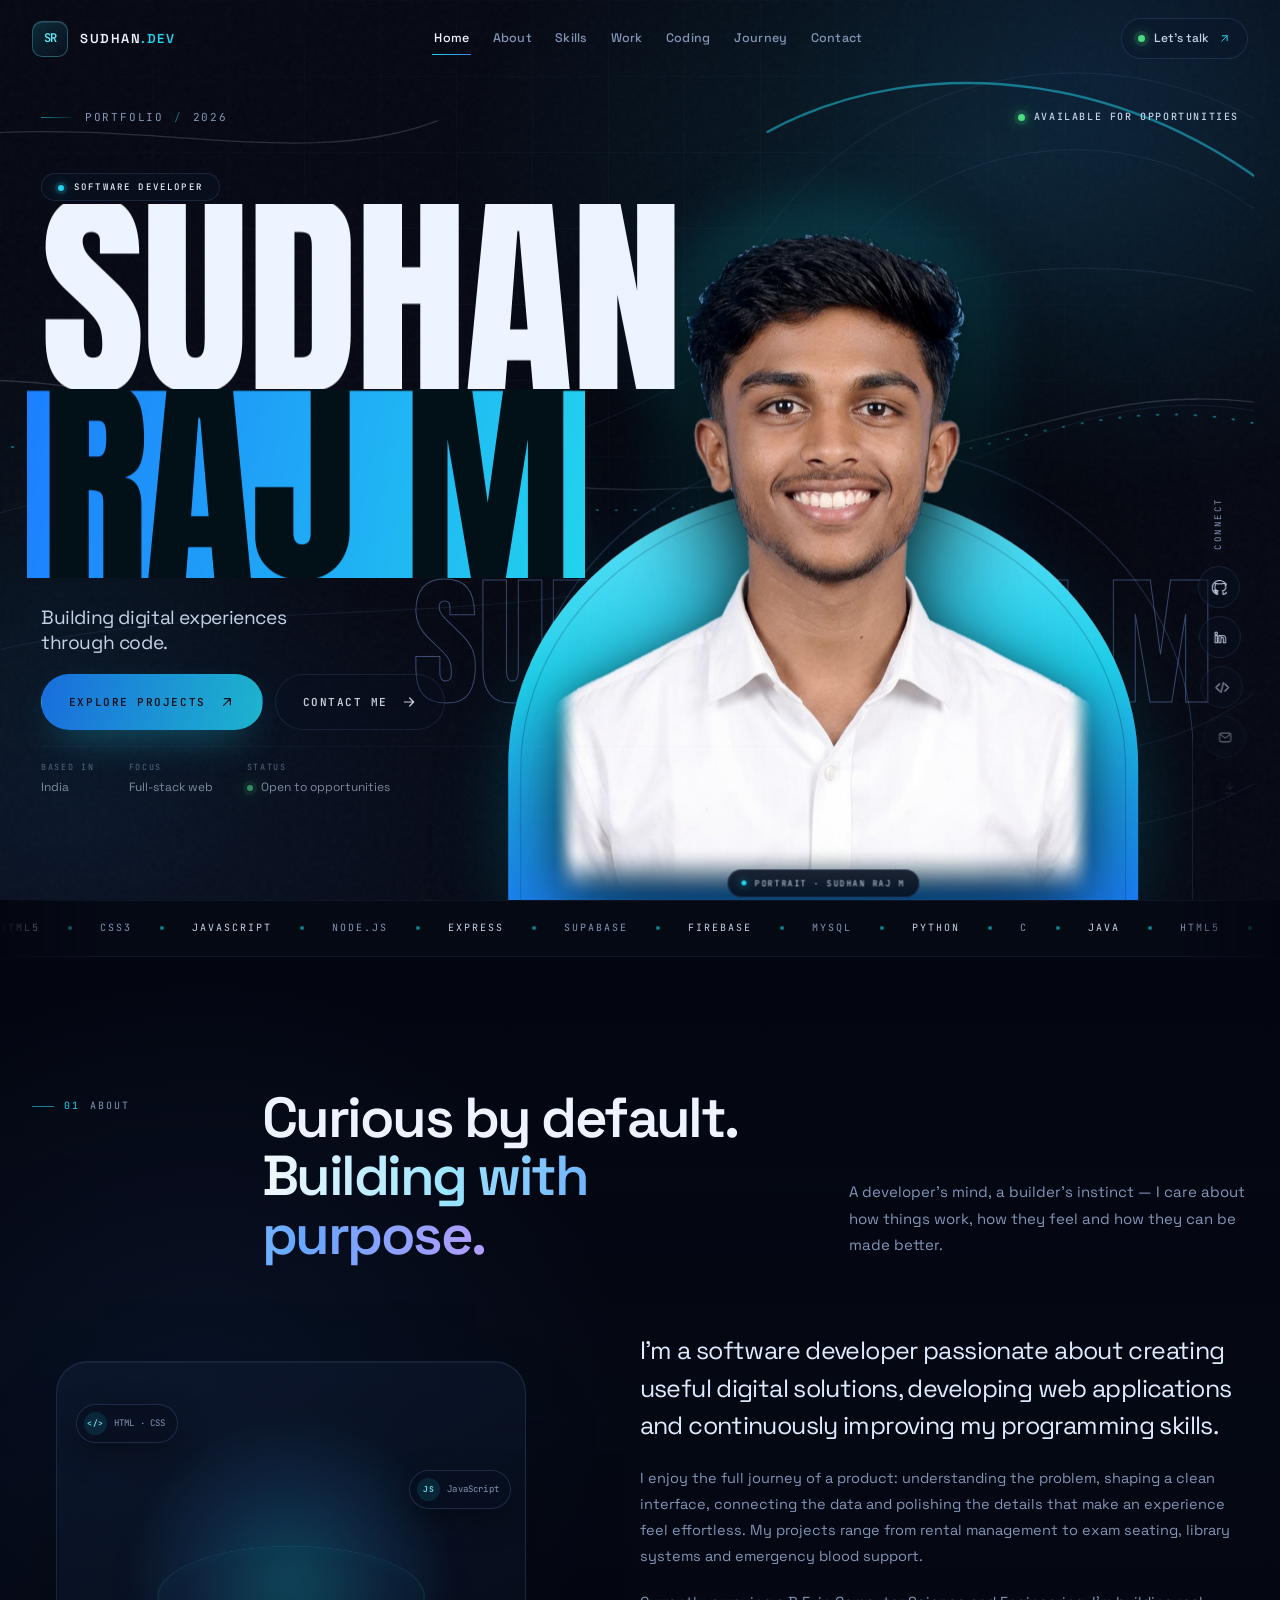
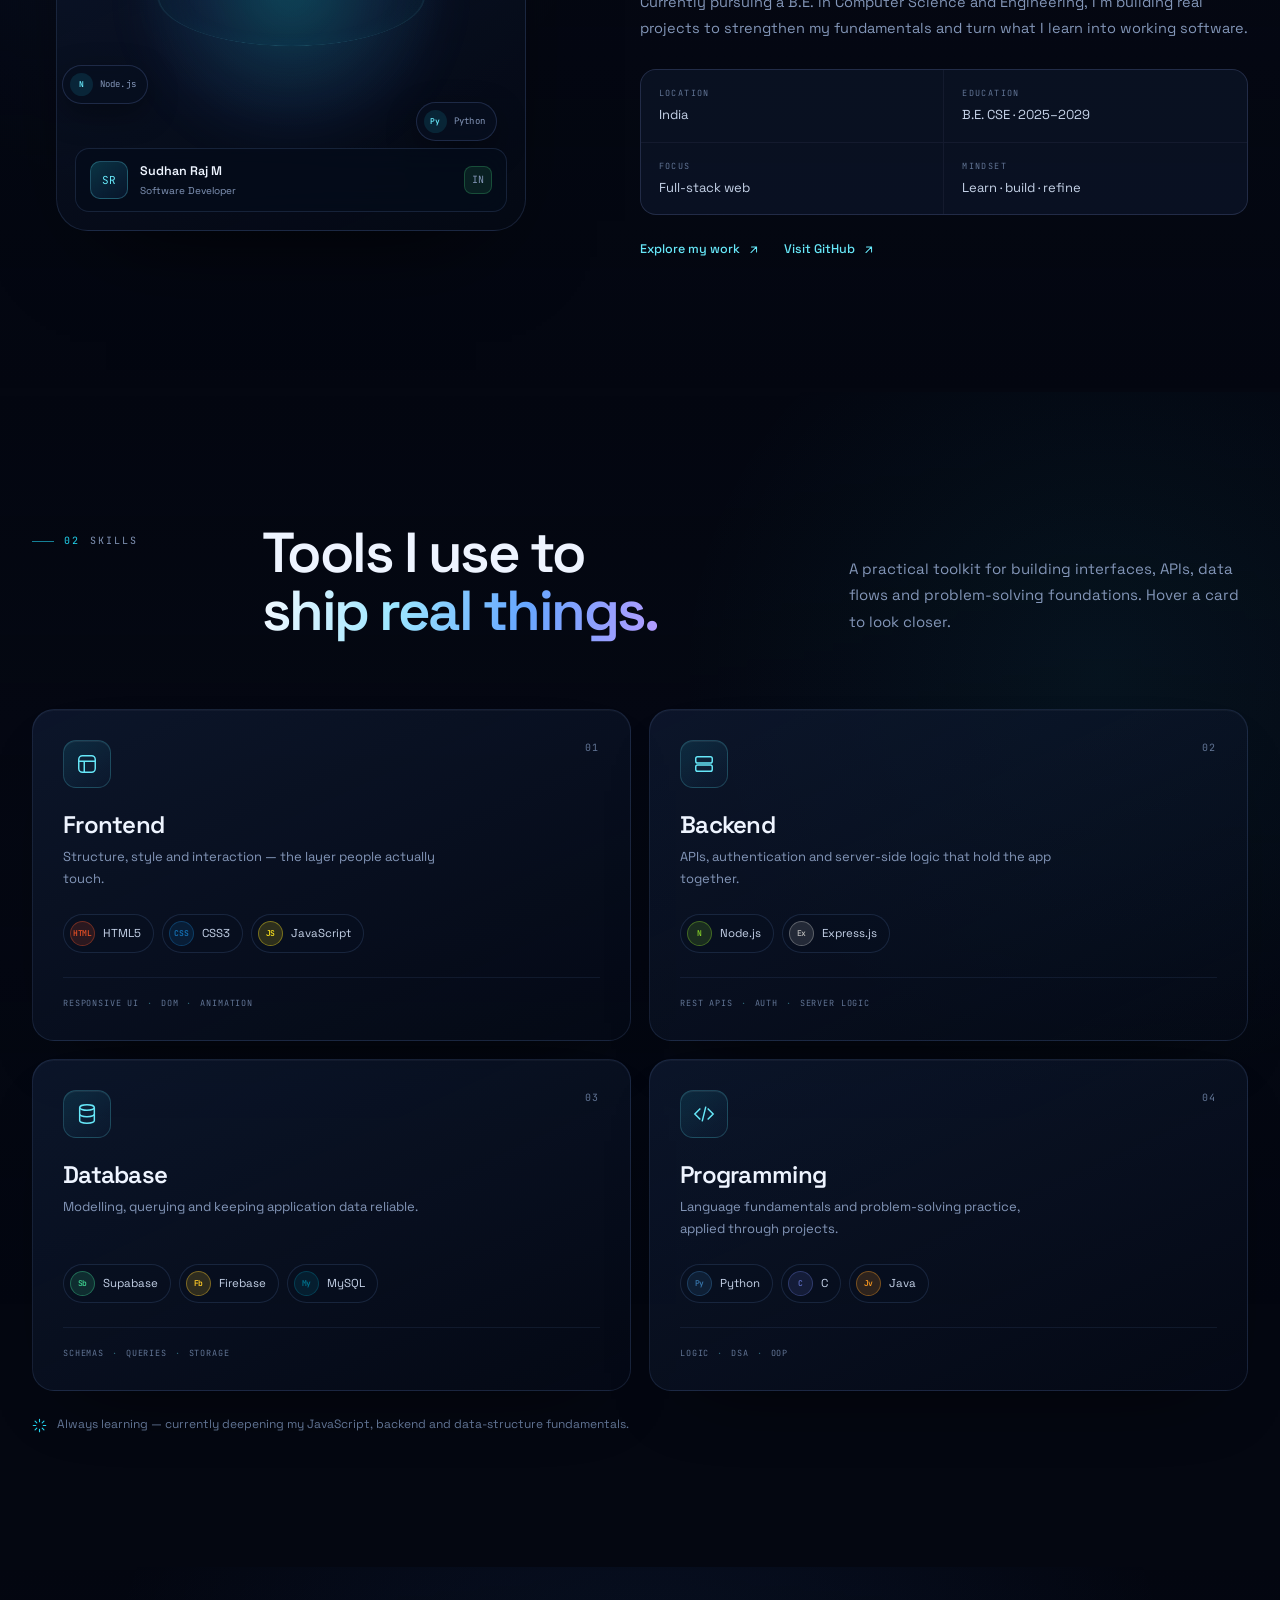
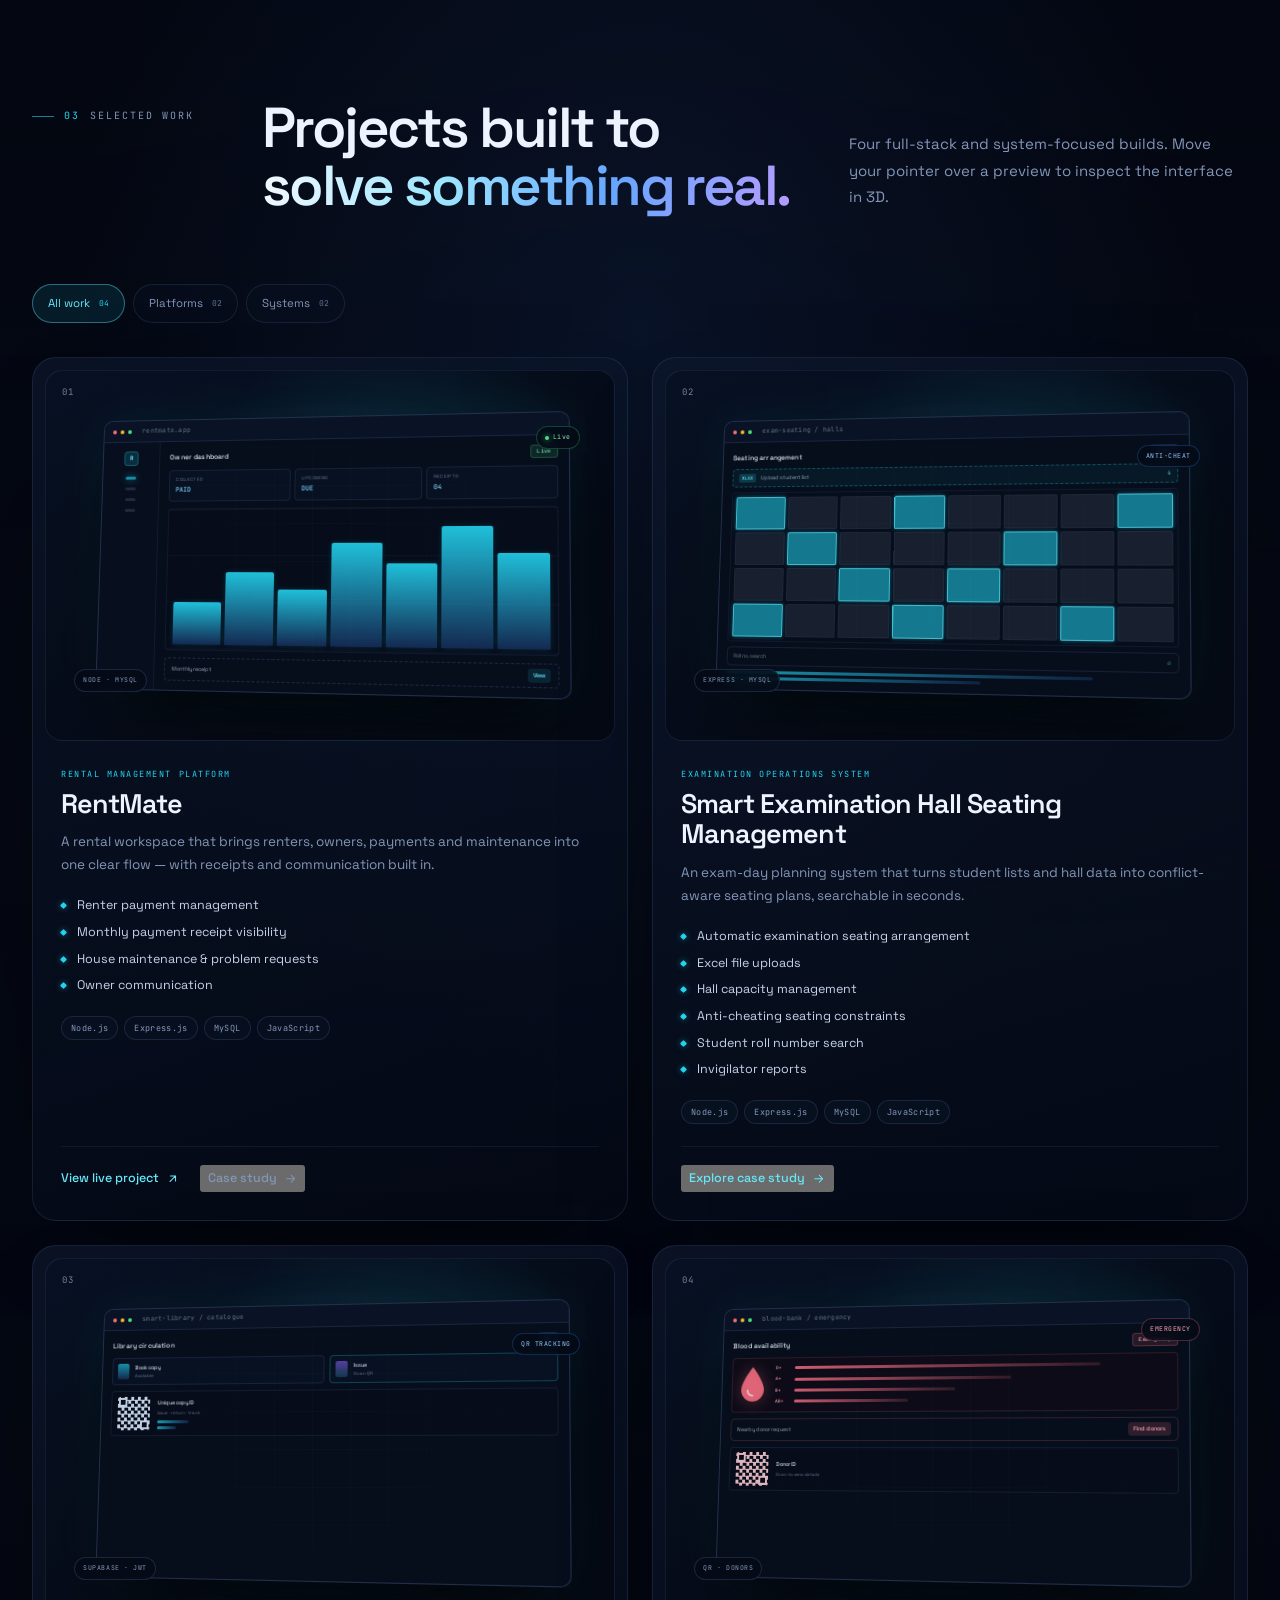
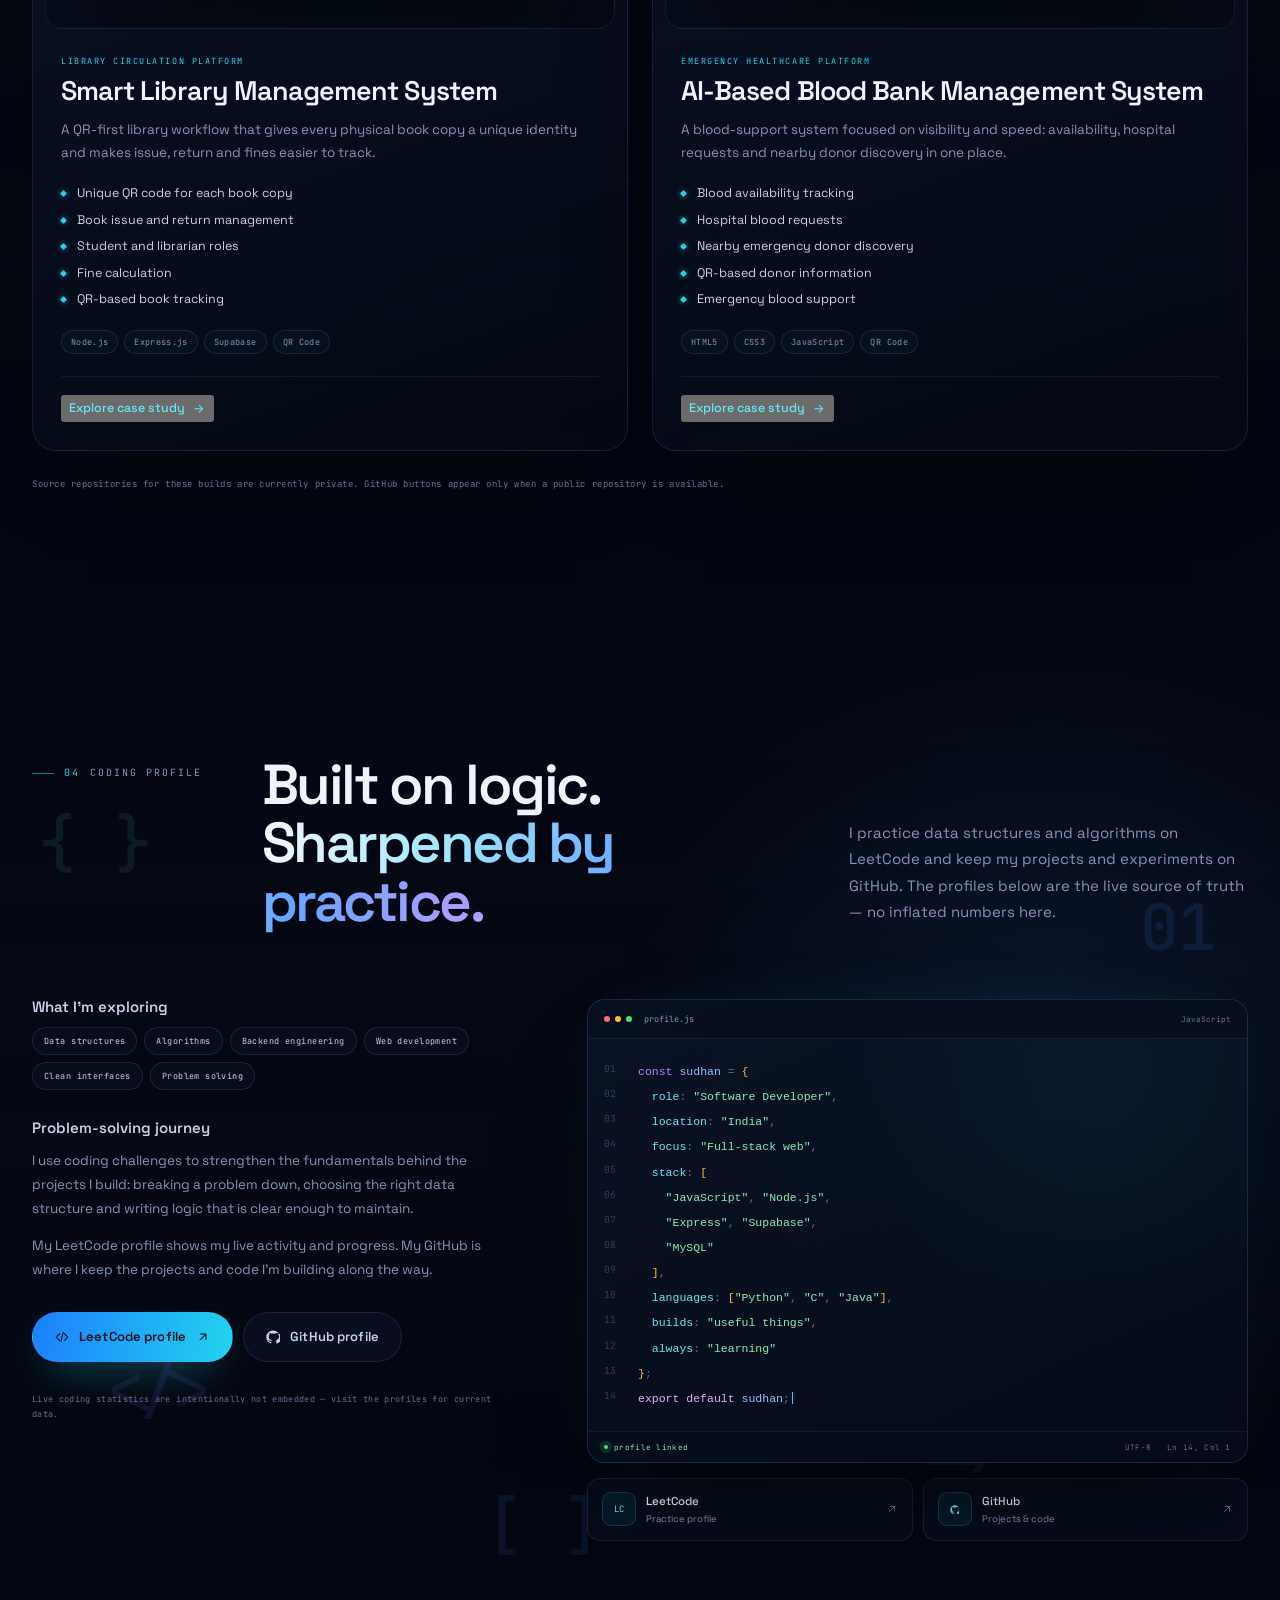
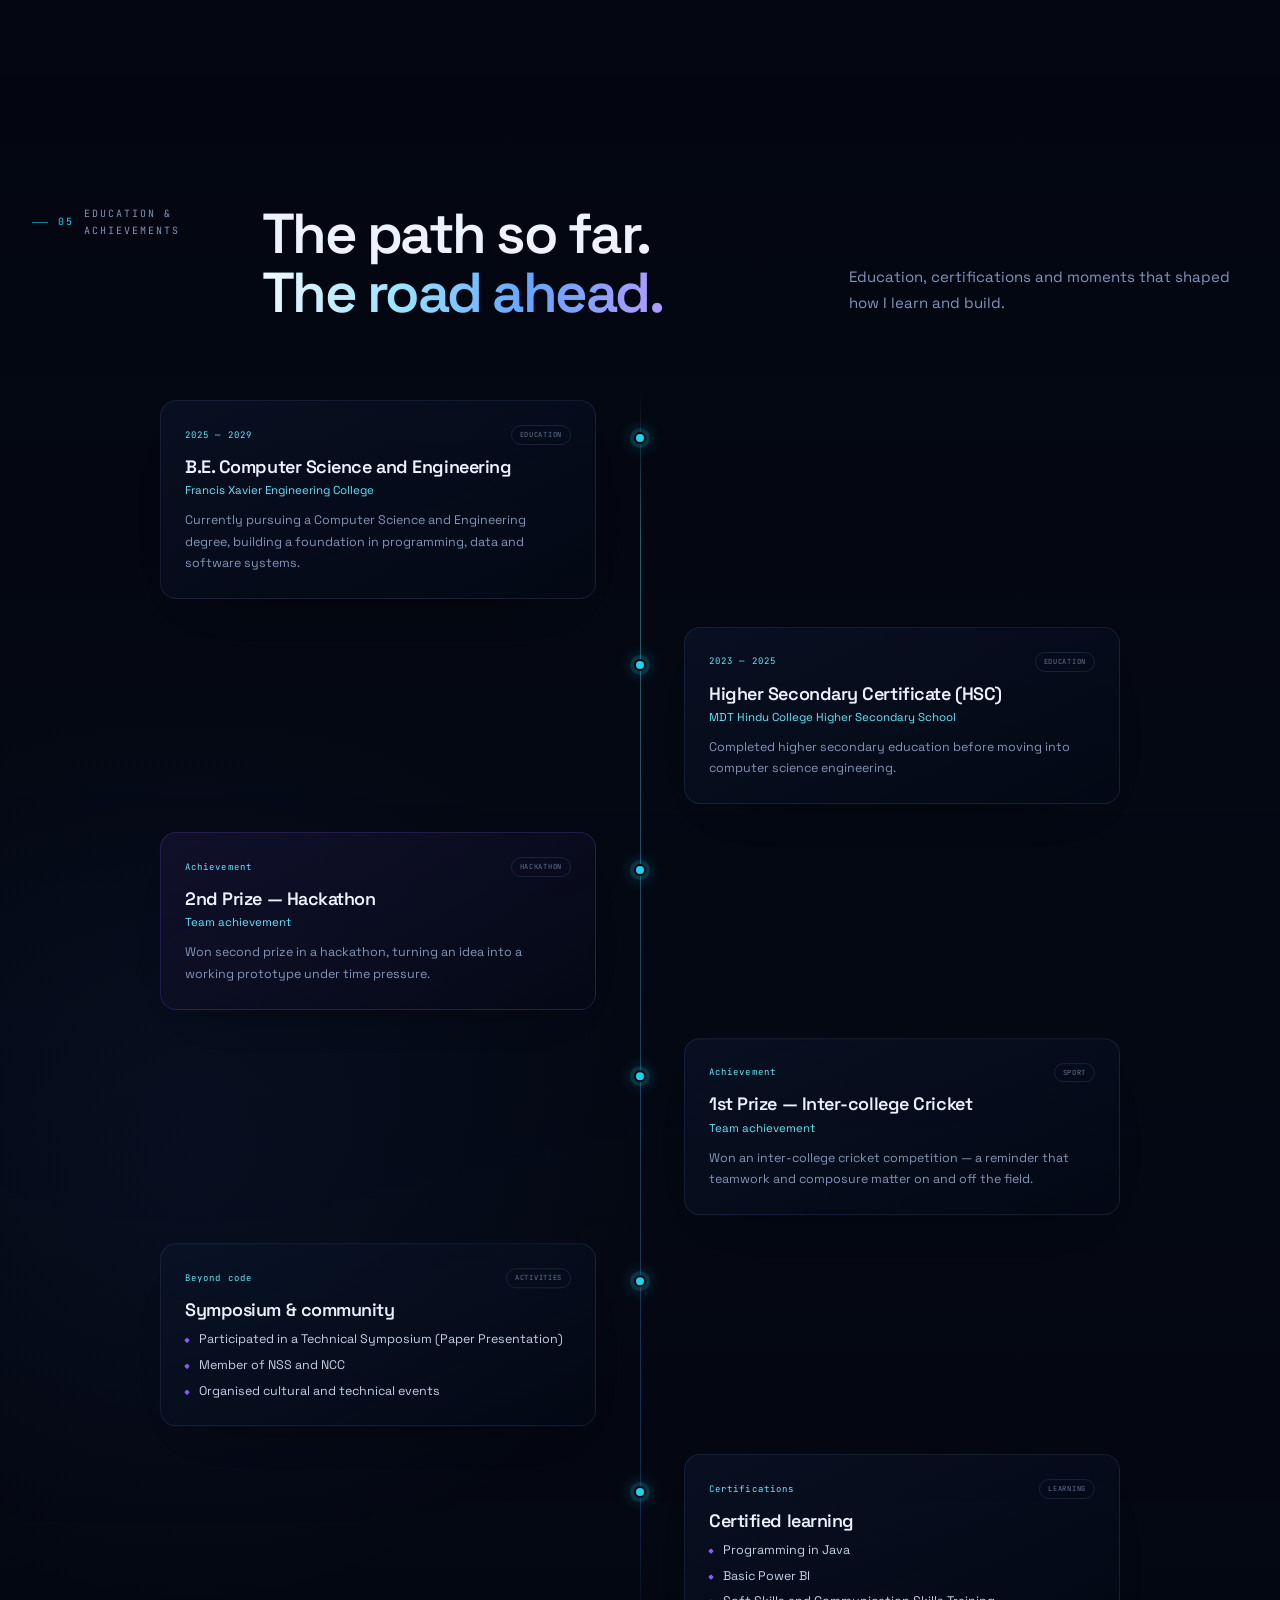
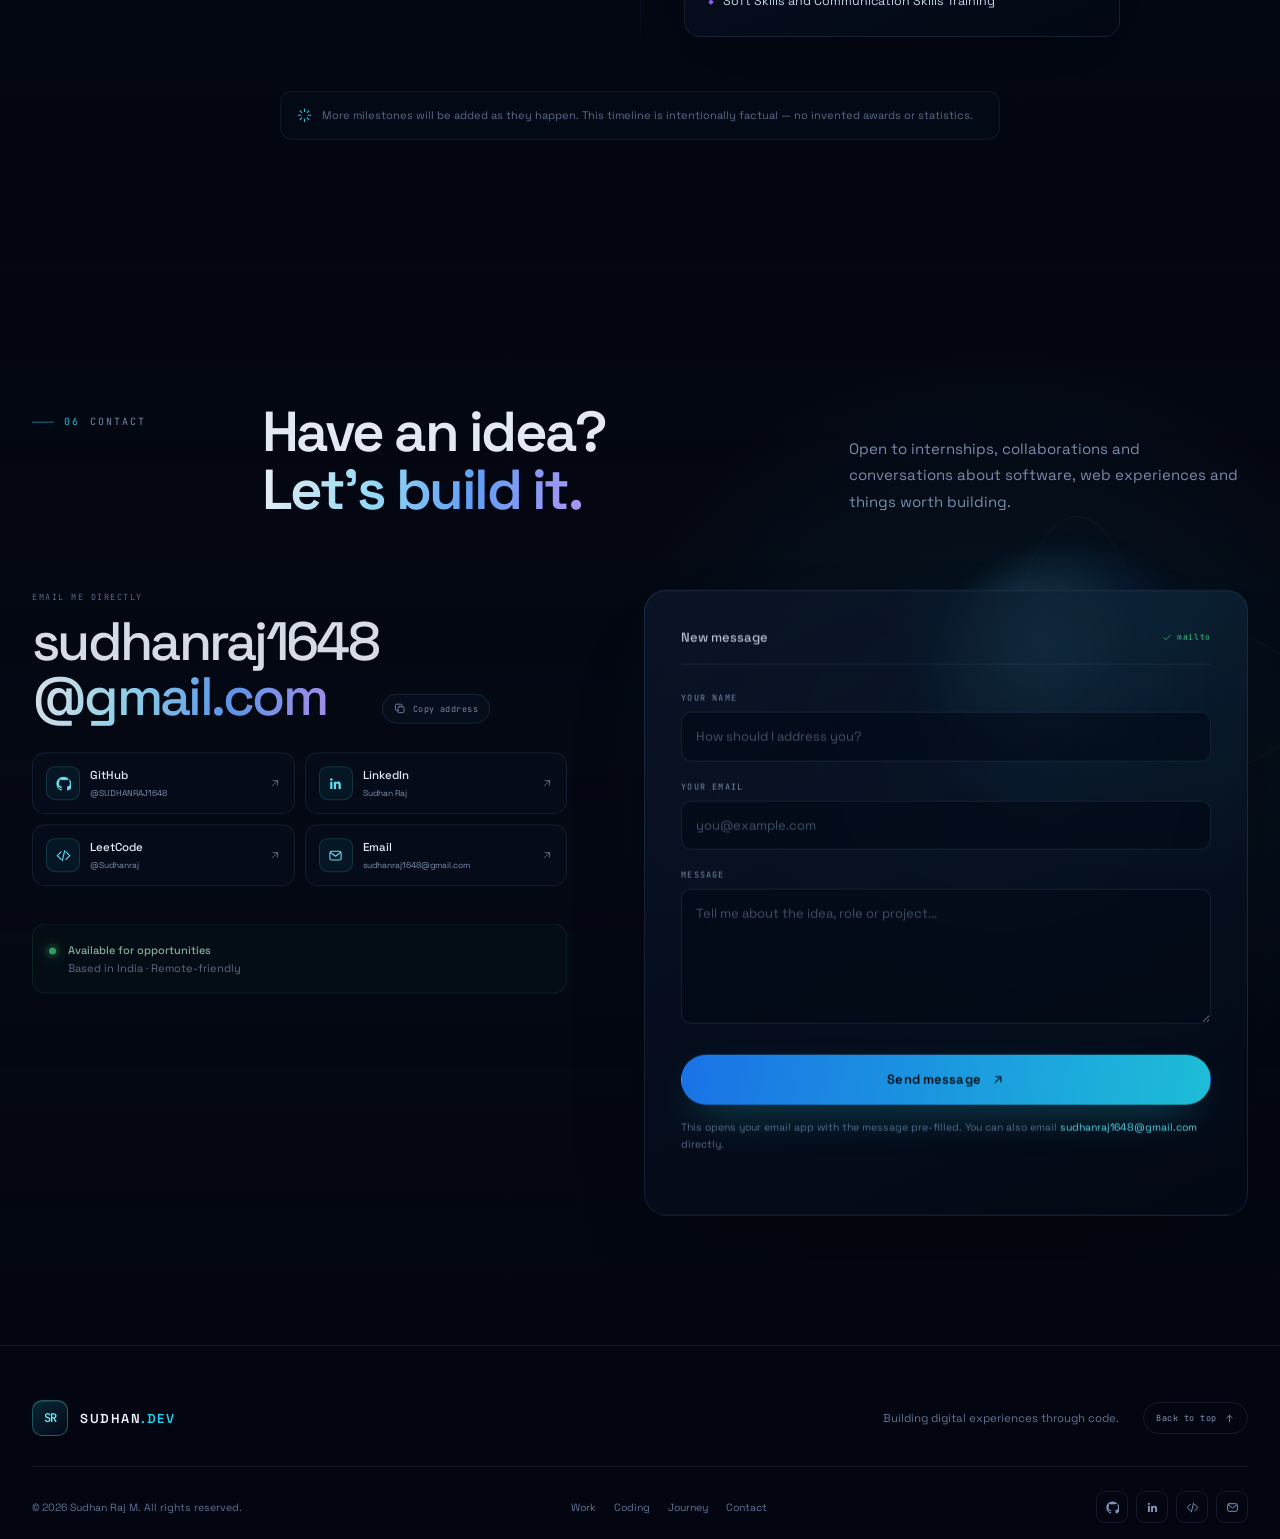
==== commit 9ed058eb: "Put the hero watermark behind the portrait and enlarge the photo - drop the forward half of the wove" ====
--- a/index.html
+++ b/index.html
@@ -197,12 +197,10 @@
         </div>
 
         <div class="hero__layout">
-          <!-- Depth weave: the wordmark is drawn twice. "Sudhan" sits behind the
-               portrait, while "Raj M" is painted in front of it, so the line
-               appears to pass through the photo. -->
+          <!-- Watermark: one oversized ghost of the name, kept strictly behind
+               the portrait so the photo always covers the letters. -->
           <div class="hero__weave" aria-hidden="true">
-            <span class="hero__weave-word hero__weave-word--back"><span class="hero__weave-part">Sudhan</span> <span class="hero__weave-part">Raj M</span></span>
-            <span class="hero__weave-word hero__weave-word--front"><span class="hero__weave-part hero__weave-part--ghost">Sudhan</span> <span class="hero__weave-part">Raj M</span></span>
+            <span class="hero__weave-word"><span class="hero__weave-part">Sudhan</span> <span class="hero__weave-part">Raj M</span></span>
           </div>
 
           <div class="hero__content">
--- a/style.css
+++ b/style.css
@@ -3983,10 +3983,10 @@
 /* ---------- 24e. Portrait ---------- */
 .hero--nori .hero__portrait-wrap {
   position: absolute;
-  /* Sit the portrait's optical centre on the headline block: 41% of the hero
+  /* Sit the portrait's optical centre on the headline block: 43.5% of the hero
      layout, lifted by half its own height. `translate` is used instead of
      `transform` so the GSAP scroll parallax below can keep writing transform. */
-  top: 41%;
+  top: 43.5%;
   bottom: auto;
   right: 12%;
   z-index: 3;
@@ -3997,7 +3997,7 @@
 }
 
 .hero--nori .hero__portrait {
-  --ph: min(clamp(360px, 74vh, 760px), 55vw);
+  --ph: min(clamp(380px, 80vh, 880px), 55vw);
   --pw: calc(var(--ph) * 0.771);
   --mx: 62%;
   --my: 26%;
@@ -4212,15 +4212,14 @@
 
 .hero--nori .hero__coordinates { display: none; }
 
-/* ---------- 24h. Depth weave ---------- */
-/* The wordmark is painted twice from the same box: a faint back copy that the
-   portrait covers, and a brighter front copy where "Raj M" is the only visible
-   part, so the line reads as threading through the photo. The front copy sits
-   above .hero__portrait-wrap (z 3) but is inserted before .hero__content in the
-   DOM, so the headline, tagline and buttons always stay on top of it. */
+/* ---------- 24h. Watermark ---------- */
+/* One faint ghost of the name. The layer owns a stacking context at z-index 0,
+   so it can never paint above the portrait (.hero__portrait-wrap, z 3) or the
+   headline and CTAs (.hero__content, z 4): the photo always covers the letters. */
 .hero--nori .hero__weave {
   position: absolute;
   inset: 0;
+  z-index: 0;
   pointer-events: none;
 }
 
@@ -4239,25 +4238,9 @@
   white-space: nowrap;
   color: transparent;
   -webkit-text-fill-color: transparent;
-  -webkit-text-stroke: 1px rgba(137, 174, 255, 0.34);
+  -webkit-text-stroke: 1px rgba(137, 174, 255, 0.4);
   user-select: none;
 }
-
-.hero--nori .hero__weave-word--back { z-index: 1; }
-
-/* The forward slice keeps the same hairline weight as the back copy, but adds a
-   tight dark contour so the line stays readable on the white shirt and the cyan
-   arch instead of turning into a solid block. */
-.hero--nori .hero__weave-word--front {
-  z-index: 4;
-  -webkit-text-stroke: 1.5px rgba(240, 248, 255, 0.88);
-  filter:
-    drop-shadow(0 0 2px rgba(4, 7, 17, 0.9))
-    drop-shadow(0 0 12px rgba(4, 7, 17, 0.55))
-    drop-shadow(0 0 30px rgba(34, 211, 238, 0.22));
-}
-
-.hero--nori .hero__weave-part--ghost { visibility: hidden; }
 
 /* ---------- 24i. Responsive ---------- */
 @media (max-width: 1180px) {
@@ -4279,7 +4262,7 @@
   .hero--nori .hero__actions { margin-top: 16px; }
   .hero--nori .hero__btn { min-height: 50px; }
   .hero--nori .hero__meta { display: none; }
-  .hero--nori .hero__portrait { --ph: clamp(320px, 72vh, 620px); }
+  .hero--nori .hero__portrait { --ph: clamp(330px, 76vh, 660px); }
 }
 
 @media (max-width: 980px) {
